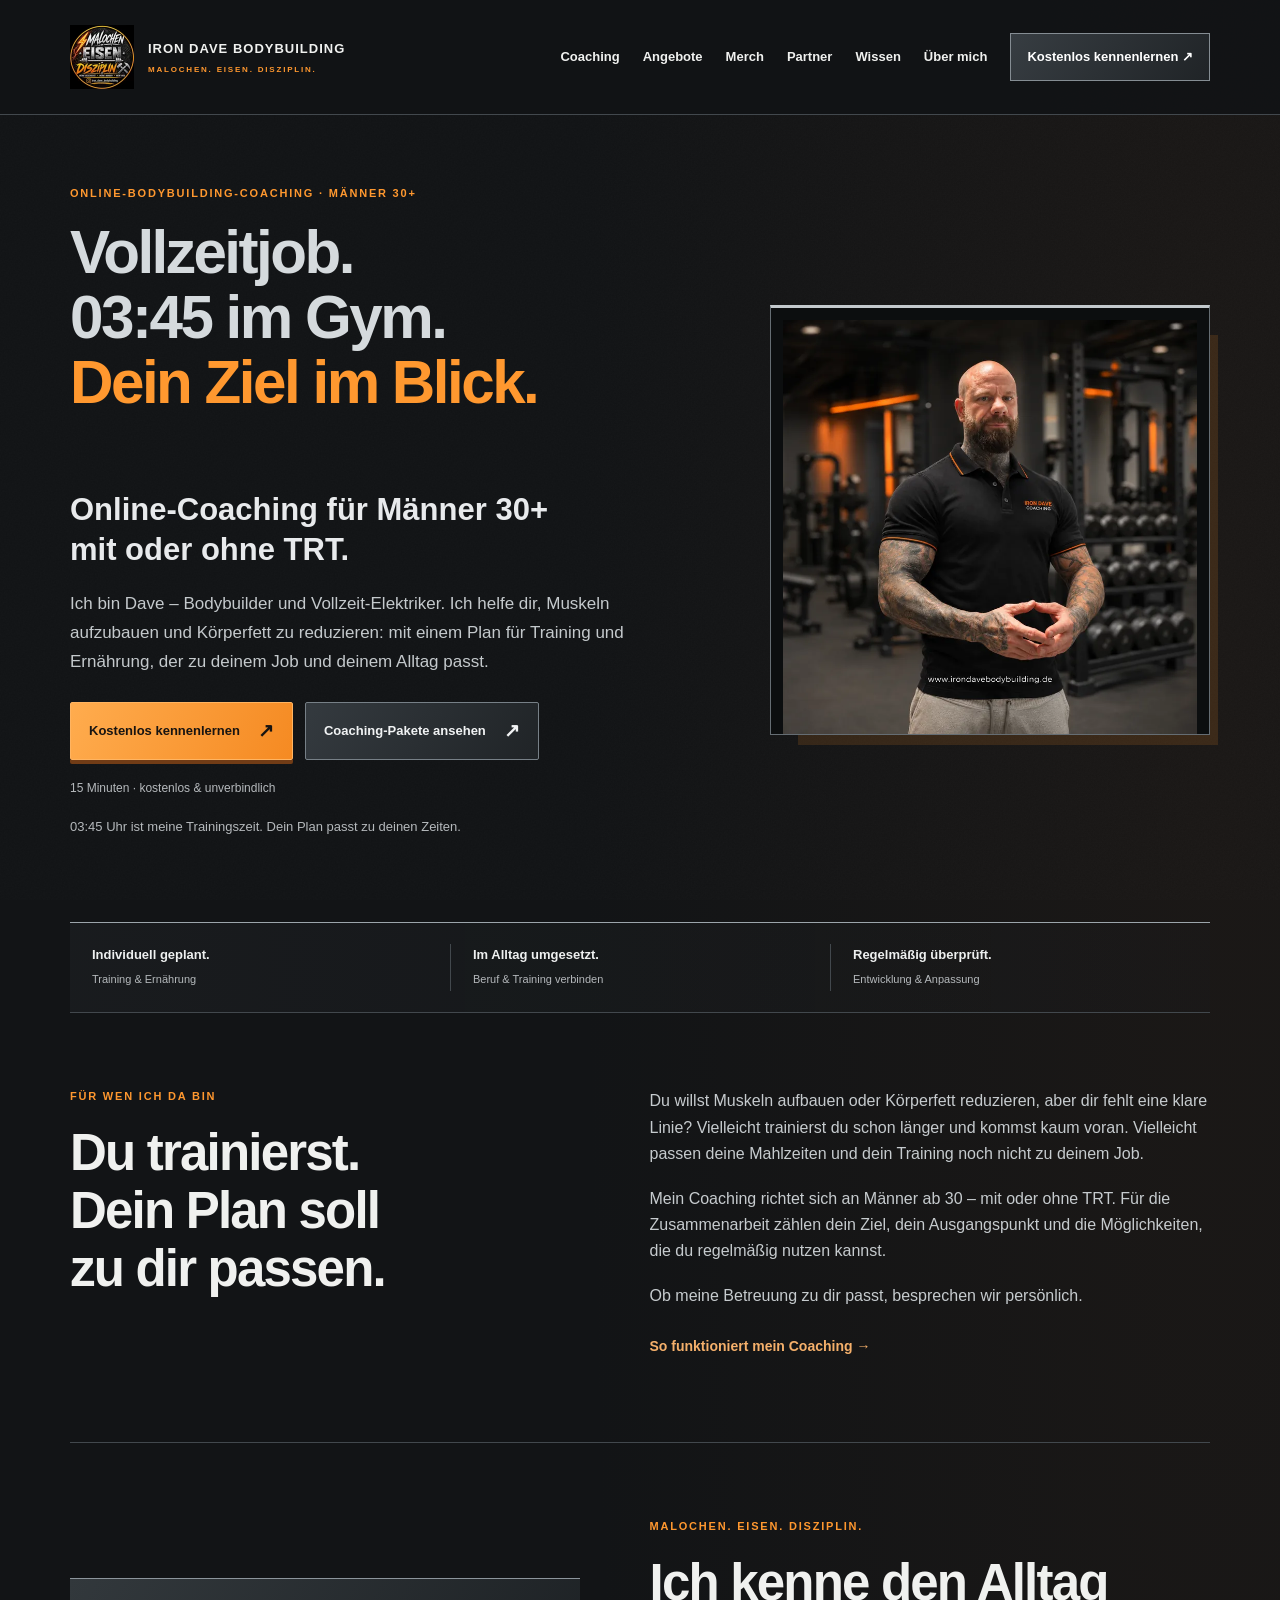
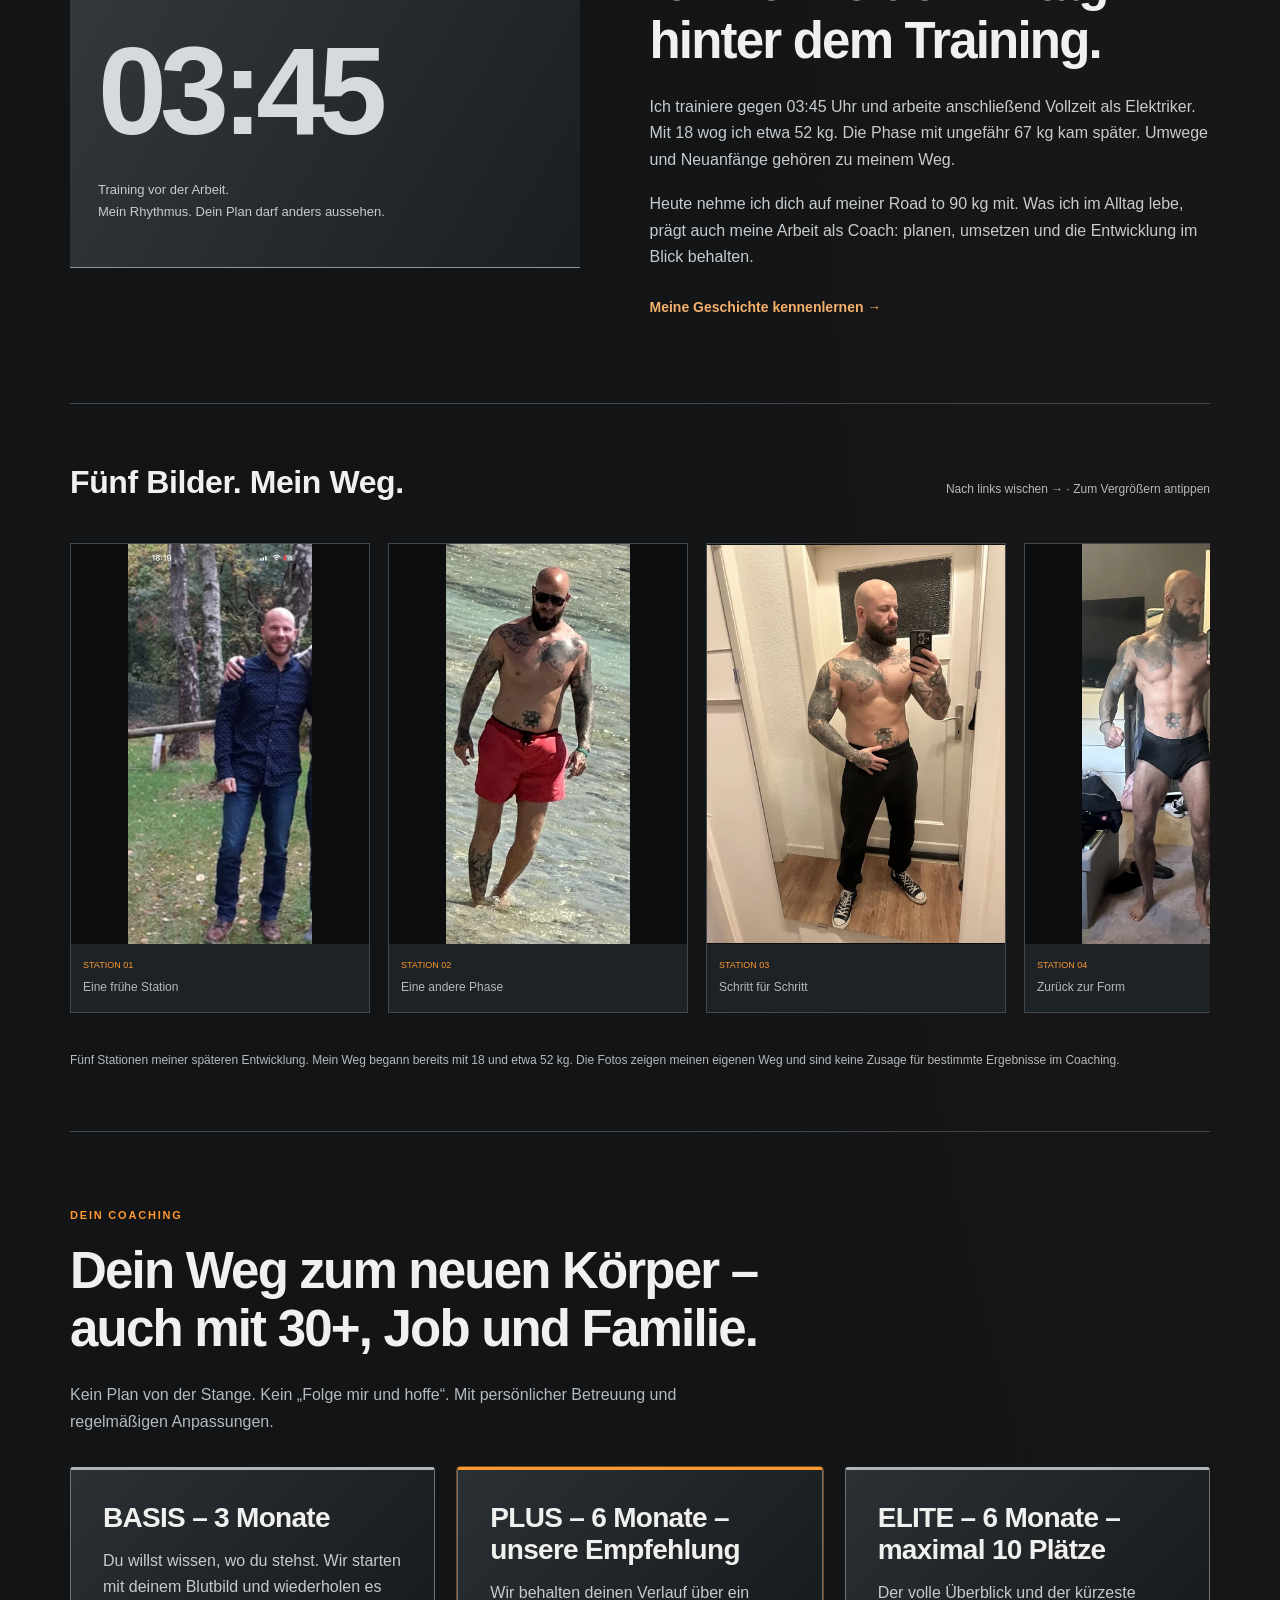
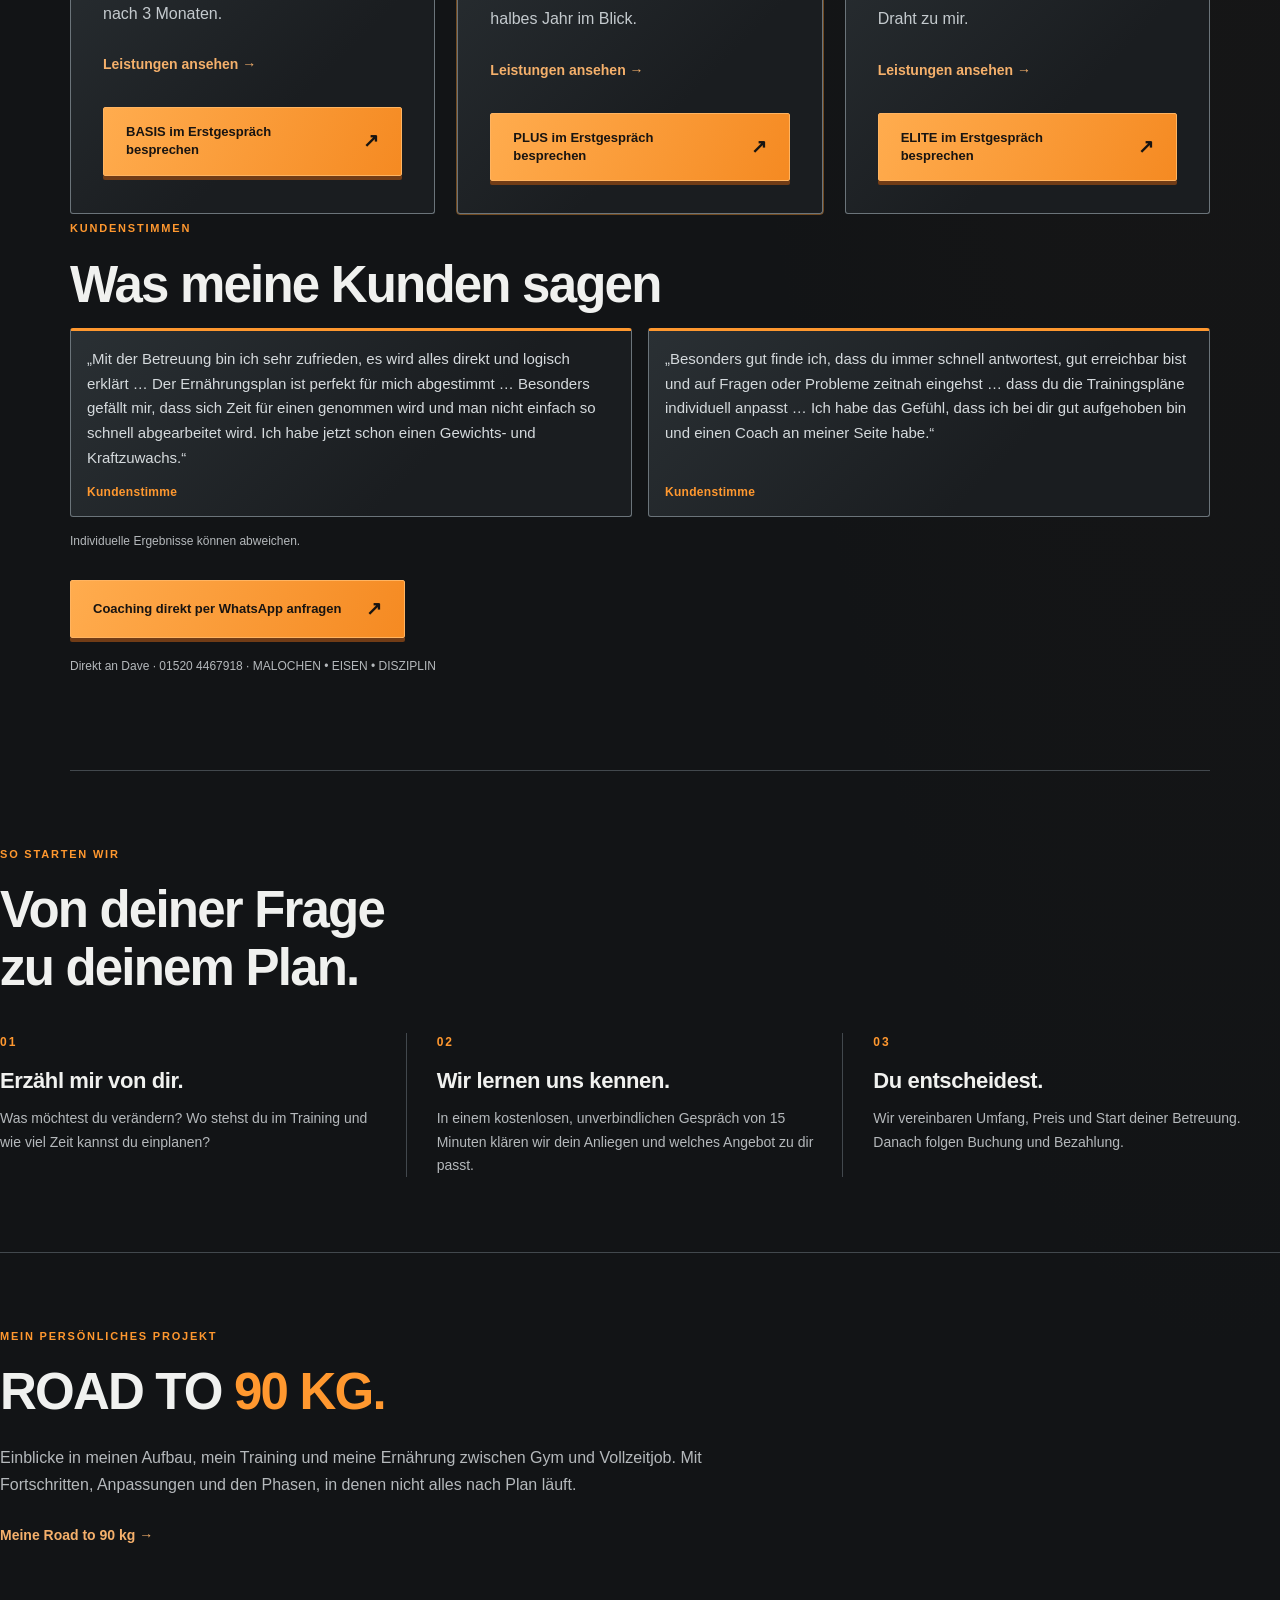
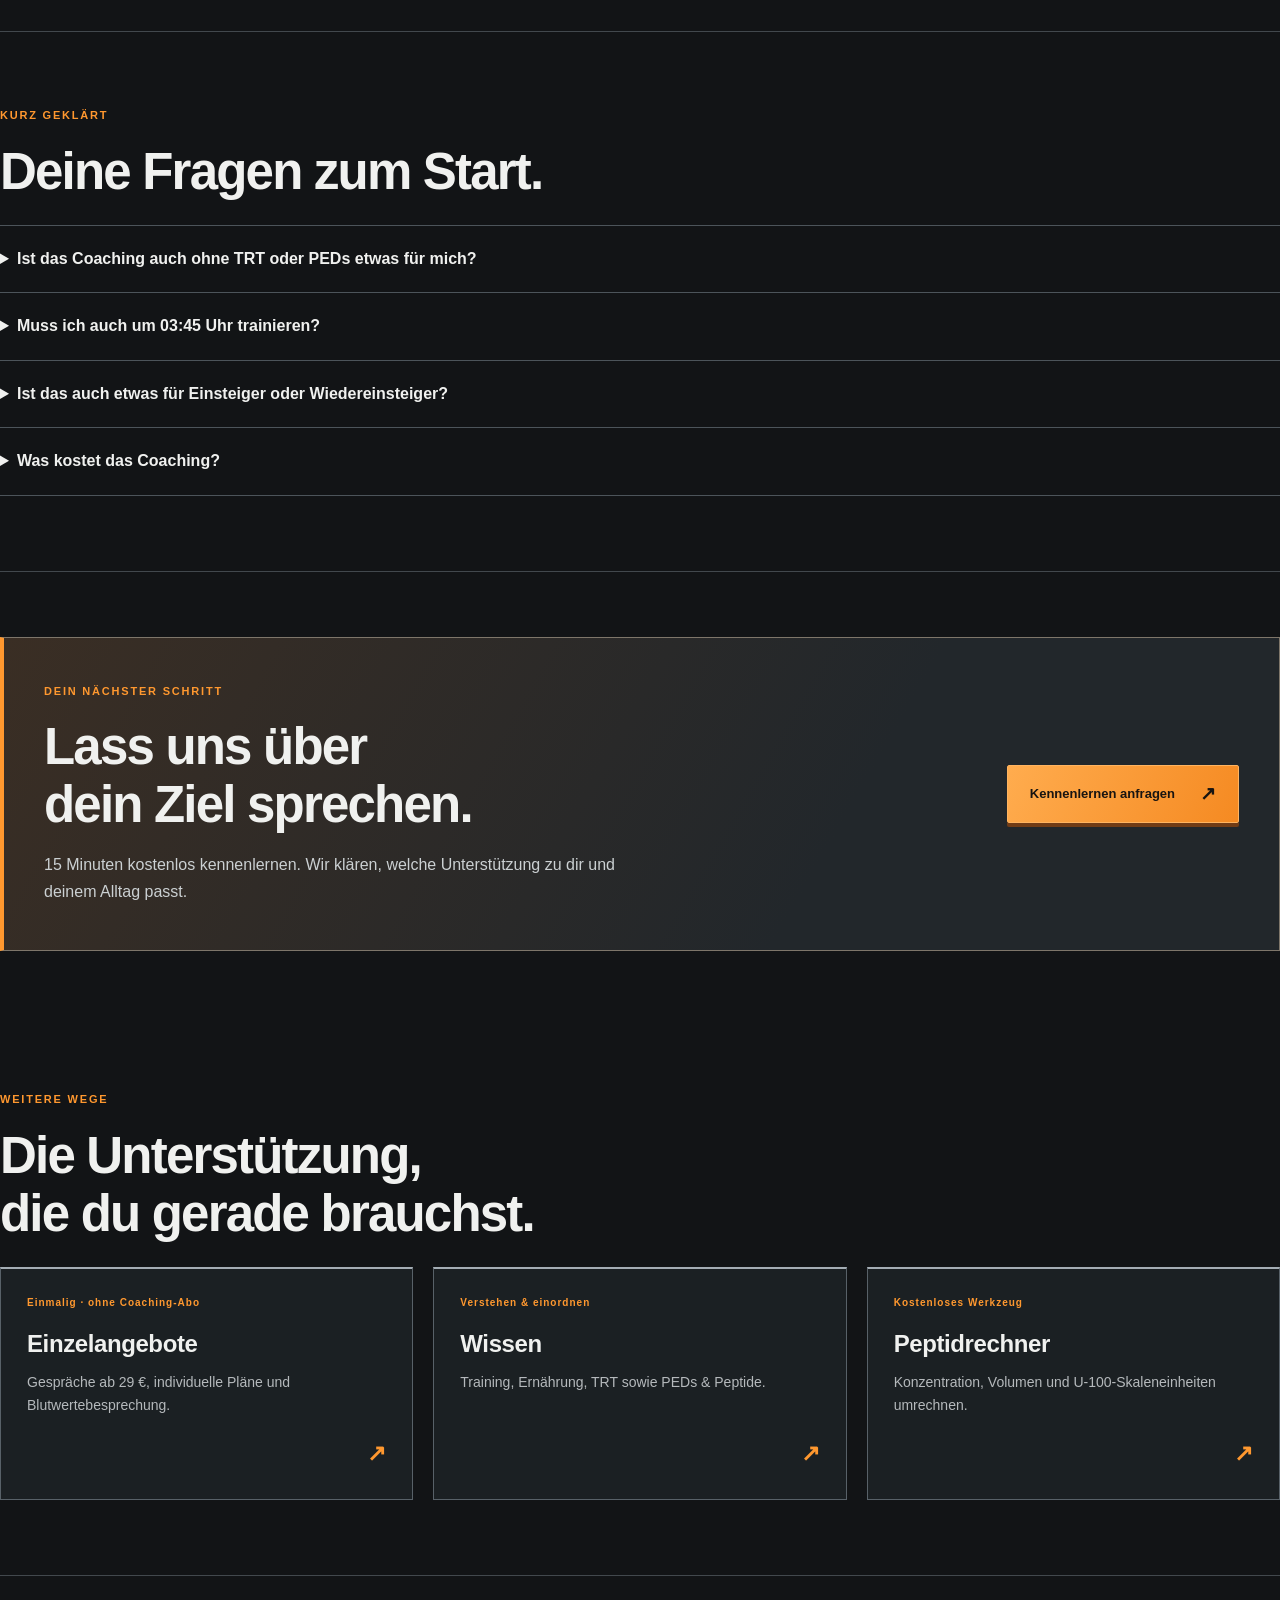
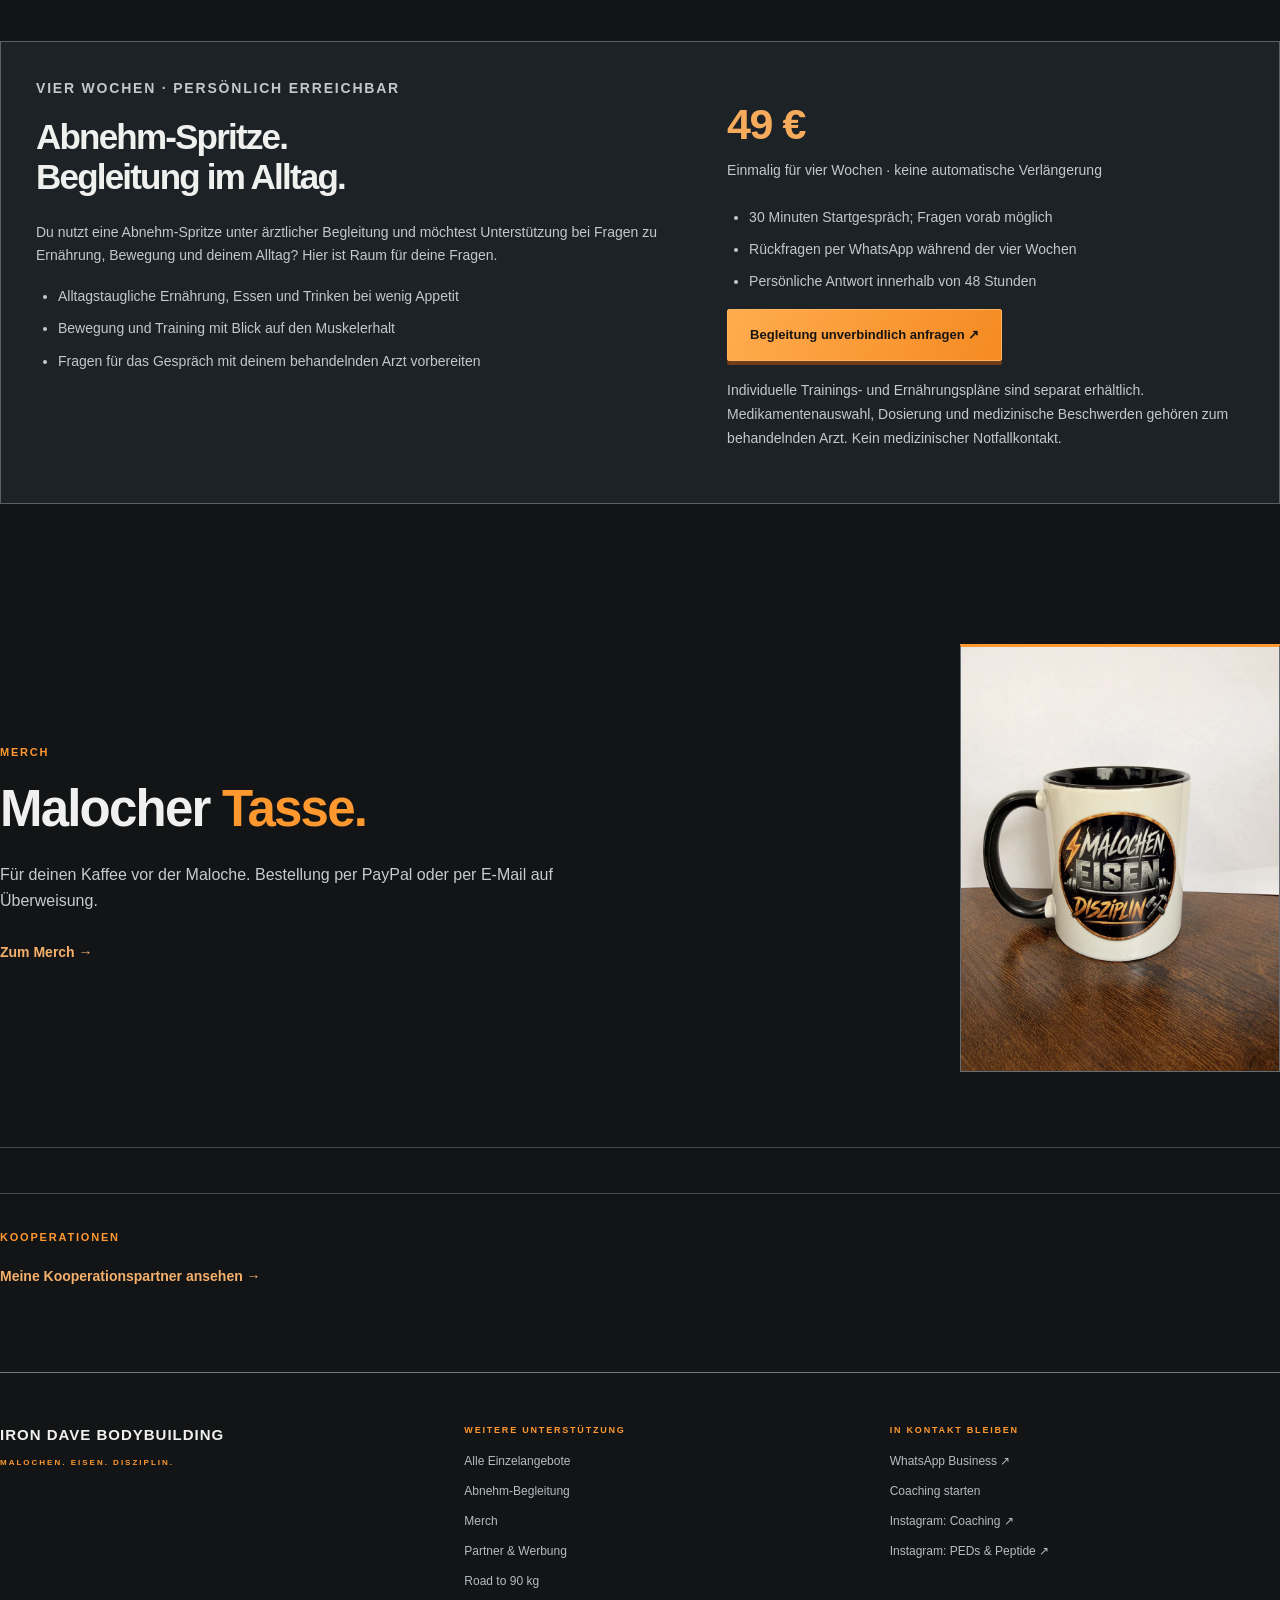
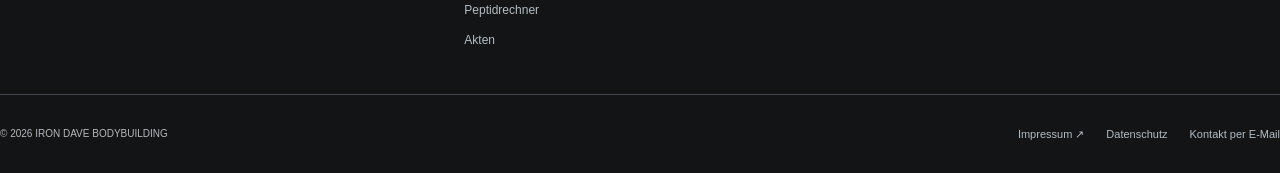
==== index.html @ 94af3766 "Replace the coaching package descriptions with the approved wording. BASIS, PLUS and ELITE now use D" ====
<!doctype html>
<html lang="de"><head><meta charset="utf-8"><meta name="viewport" content="width=device-width, initial-scale=1"><meta name="theme-color" content="#121416"><title>Online-Coaching für Männer 30+ – mit oder ohne TRT | IRON DAVE</title><meta name="description" content="Muskelaufbau und Fettverlust trotz Vollzeitjob. Online-Coaching für Männer ab 30 – mit oder ohne TRT. Lerne Dave kostenlos kennen."><link rel="canonical" href="https://www.irondavebodybuilding.de/"><meta property="og:type" content="website"><meta property="og:locale" content="de_DE"><meta property="og:site_name" content="IRON DAVE BODYBUILDING"><meta property="og:title" content="Online-Coaching für Männer 30+ – mit oder ohne TRT | IRON DAVE"><meta property="og:description" content="Muskelaufbau und Fettverlust trotz Vollzeitjob. Online-Coaching für Männer ab 30 – mit oder ohne TRT. Lerne Dave kostenlos kennen."><meta property="og:url" content="https://www.irondavebodybuilding.de/"><meta property="og:image" content="https://www.irondavebodybuilding.de/assets/img/og-image.jpg"><meta property="og:image:width" content="1200"><meta property="og:image:height" content="630"><meta property="og:image:alt" content="IRON DAVE BODYBUILDING – Online-Coaching für Männer 30+"><meta name="twitter:card" content="summary_large_image"><link rel="icon" href="favicon.ico" sizes="any"><link rel="icon" href="assets/img/favicon-32.png" type="image/png" sizes="32x32"><link rel="apple-touch-icon" href="assets/img/apple-touch-icon.png"><link rel="manifest" href="site.webmanifest"><link rel="stylesheet" href="assets/css/site.css"><script src="assets/js/navigation.js" defer></script><script src="assets/js/promo.js" defer></script><script type="application/ld+json">{"@context":"https://schema.org","@type":"ProfessionalService","name":"IRON DAVE BODYBUILDING","url":"https://www.irondavebodybuilding.de/","logo":"https://www.irondavebodybuilding.de/assets/img/logo.jpg","image":"https://www.irondavebodybuilding.de/assets/img/og-image.jpg","description":"Online-Coaching für Männer 30+ – mit oder ohne TRT. Muskelaufbau und Fettverlust trotz Vollzeitjob.","email":"iron.dave.bodybuilding@gmail.com","founder":{"@type":"Person","name":"David Wentzkowski"},"areaServed":"DE","availableLanguage":"de","sameAs":["https://www.instagram.com/iron_dave_bodybuilding_coach/","https://www.instagram.com/iron_dave_bodybuilding/"]}</script></head><body><a class="skip" href="#inhalt">Zum Inhalt</a><header class="site-header"><div class="header-inner"><a class="brand" href="index.html" aria-label="IRON DAVE BODYBUILDING – Startseite"><img src="assets/img/logo-128.webp" width="64" height="64" alt="Original-Logo IRON DAVE BODYBUILDING"><span>IRON DAVE BODYBUILDING<small>MALOCHEN. EISEN. DISZIPLIN.</small></span></a><button class="menu-toggle" type="button" aria-expanded="false" aria-controls="main-navigation">Menü <span aria-hidden="true">☰</span></button><nav class="nav" id="main-navigation" aria-label="Hauptnavigation"><a href="coaching.html">Coaching</a><a href="angebote.html">Angebote</a><a href="merch.html">Merch</a><a href="partner.html">Partner</a><a href="wissen.html">Wissen</a><a href="ueber-mich.html">Über mich</a><a class="nav-contact" href="kontakt.html#termin">Kostenlos kennenlernen <span aria-hidden="true">↗</span></a></nav></div></header><div class="wrap"><main id="inhalt"><section class="hero" aria-labelledby="title"><figure class="hero-photo hero-portrait"><img src="assets/img/dave-coaching-portrait.webp" width="800" height="800" alt="Iron Dave, Coach bei IRON DAVE BODYBUILDING" fetchpriority="high" decoding="async"></figure><div class="hero-introline"><p class="eyebrow">Online-Bodybuilding-Coaching · Männer 30+</p><h1 id="title">Vollzeitjob.<br>03:45 im Gym.<br><span>Dein Ziel im Blick.</span></h1></div><div class="hero-copy"><p class="hero-target">Online-Coaching für Männer 30+<br>mit oder ohne TRT.</p><p class="intro">Ich bin Dave – Bodybuilder und Vollzeit-Elektriker. Ich helfe dir, Muskeln aufzubauen und Körperfett zu reduzieren: mit einem Plan für Training und Ernährung, der zu deinem Job und deinem Alltag passt.</p><div class="actions"><a class="cta" href="kontakt.html#termin">Kostenlos kennenlernen<span aria-hidden="true">↗</span></a><a class="cta secondary" href="coaching.html">Coaching-Pakete ansehen<span aria-hidden="true">↗</span></a></div><p class="micro">15 Minuten · kostenlos &amp; unverbindlich</p><p class="hero-rhythm">03:45 Uhr ist meine Trainingszeit. Dein Plan passt zu deinen Zeiten.</p></div></section>
<div class="fact-strip" aria-label="Mein Ansatz"><p><strong>Individuell geplant.</strong><span>Training &amp; Ernährung</span></p><p><strong>Im Alltag umgesetzt.</strong><span>Beruf &amp; Training verbinden</span></p><p><strong>Regelmäßig überprüft.</strong><span>Entwicklung &amp; Anpassung</span></p></div>
<section class="section split"><div class="section-heading"><p class="eyebrow">Für wen ich da bin</p><h2>Du trainierst.<br>Dein Plan soll<br>zu dir passen.</h2></div><div class="prose"><p>Du willst Muskeln aufbauen oder Körperfett reduzieren, aber dir fehlt eine klare Linie? Vielleicht trainierst du schon länger und kommst kaum voran. Vielleicht passen deine Mahlzeiten und dein Training noch nicht zu deinem Job.</p><p>Mein Coaching richtet sich an Männer ab 30 – mit oder ohne TRT. Für die Zusammenarbeit zählen dein Ziel, dein Ausgangspunkt und die Möglichkeiten, die du regelmäßig nutzen kannst.</p><p>Ob meine Betreuung zu dir passt, besprechen wir persönlich.</p><a class="text-link" href="coaching.html">So funktioniert mein Coaching →</a></div></section>
<section class="section personal-teaser" id="ueber-mich"><div class="personal-time"><span>03:45</span><p>Training vor der Arbeit.<br>Mein Rhythmus. Dein Plan darf anders aussehen.</p></div><div><p class="eyebrow">Malochen. Eisen. Disziplin.</p><h2>Ich kenne den Alltag<br>hinter dem Training.</h2><p>Ich trainiere gegen 03:45 Uhr und arbeite anschließend Vollzeit als Elektriker. Mit 18 wog ich etwa 52 kg. Die Phase mit ungefähr 67 kg kam später. Umwege und Neuanfänge gehören zu meinem Weg.</p><p>Heute nehme ich dich auf meiner Road to 90 kg mit. Was ich im Alltag lebe, prägt auch meine Arbeit als Coach: planen, umsetzen und die Entwicklung im Blick behalten.</p><a class="text-link" href="ueber-mich.html">Meine Geschichte kennenlernen →</a></div></section><section id="mein-weg" class="journey" aria-label="Mein Weg in fünf Originalbildern"><div class="journey-head"><h3>Fünf Bilder. Mein Weg.</h3><p>Nach links wischen → · Zum Vergrößern antippen</p></div><div class="journey-grid" tabindex="0" role="region" aria-label="Entwicklung: fünf Fotos, horizontal wischen oder Pfeiltasten nutzen"><figure><a href="assets/img/mein-weg-1.jpg" target="_blank" rel="noopener" aria-label="Bild 1 vergrößern: Dave in früheren Jahren im Freien"><img width="591" height="1280" srcset="assets/img/mein-weg-1-480.webp 295w, assets/img/mein-weg-1.webp 591w" sizes="(max-width: 650px) 85vw, 480px" src="assets/img/mein-weg-1.webp" alt="Dave in früheren Jahren im Freien" loading="lazy"></a><figcaption><span>STATION 01</span>Eine frühe Station</figcaption></figure><figure><a href="assets/img/mein-weg-2.jpg" target="_blank" rel="noopener" aria-label="Bild 2 vergrößern: Dave am Strand in einer späteren Phase"><img width="591" height="1280" srcset="assets/img/mein-weg-2-480.webp 295w, assets/img/mein-weg-2.webp 591w" sizes="(max-width: 650px) 85vw, 480px" src="assets/img/mein-weg-2.webp" alt="Dave am Strand in einer späteren Phase" loading="lazy"></a><figcaption><span>STATION 02</span>Eine andere Phase</figcaption></figure><figure><a href="assets/img/mein-weg-3.jpg" target="_blank" rel="noopener" aria-label="Bild 3 vergrößern: Dave bei einem Formfoto vor dem Spiegel"><img width="960" height="1280" srcset="assets/img/mein-weg-3-480.webp 480w, assets/img/mein-weg-3.webp 960w" sizes="(max-width: 650px) 85vw, 480px" src="assets/img/mein-weg-3.webp" alt="Dave bei einem Formfoto vor dem Spiegel" loading="lazy"></a><figcaption><span>STATION 03</span>Schritt für Schritt</figcaption></figure><figure><a href="assets/img/mein-weg-4.jpg" target="_blank" rel="noopener" aria-label="Bild 4 vergrößern: Weiteres Formfoto von Dave vor dem Spiegel"><img width="592" height="1280" srcset="assets/img/mein-weg-4-480.webp 296w, assets/img/mein-weg-4.webp 592w" sizes="(max-width: 650px) 85vw, 480px" src="assets/img/mein-weg-4.webp" alt="Weiteres Formfoto von Dave vor dem Spiegel" loading="lazy"></a><figcaption><span>STATION 04</span>Zurück zur Form</figcaption></figure><figure><a href="assets/img/mein-weg-5.jpg" target="_blank" rel="noopener" aria-label="Bild 5 vergrößern: Dave beim Posing vor einem dunklen Hintergrund"><img width="960" height="1280" srcset="assets/img/mein-weg-5-480.webp 480w, assets/img/mein-weg-5.webp 960w" sizes="(max-width: 650px) 85vw, 480px" src="assets/img/mein-weg-5.webp" alt="Dave beim Posing vor einem dunklen Hintergrund" loading="lazy"></a><figcaption><span>STATION 05</span>Mein weiterer Weg</figcaption></figure></div><p class="journey-note">Fünf Stationen meiner späteren Entwicklung. Mein Weg begann bereits mit 18 und etwa 52 kg. Die Fotos zeigen meinen eigenen Weg und sind keine Zusage für bestimmte Ergebnisse im Coaching.</p></section>
<section class="section" id="coaching"><div class="section-heading"><p class="eyebrow">Dein Coaching</p><h2>Dein Weg zum neuen Körper –<br>auch mit 30+, Job und Familie.</h2><p>Kein Plan von der Stange. Kein „Folge mir und hoffe“. Mit persönlicher Betreuung und regelmäßigen Anpassungen.</p></div><div class="plan-preview-grid coaching-preview"><article class="plan-preview"><h3>BASIS – 3 Monate</h3><p>Du willst wissen, wo du stehst. Wir starten mit deinem Blutbild und wiederholen es nach 3 Monaten.</p><a class="text-link" href="coaching.html#programme">Leistungen ansehen →</a><a class="cta plan-cta" href="https://wa.me/4915204467918?text=Hallo%20Dave%2C%20ich%20interessiere%20mich%20f%C3%BCr%20dein%20BASIS-Coaching%20und%20m%C3%B6chte%20ein%20kostenloses%20Erstgespr%C3%A4ch%20vereinbaren." target="_blank" rel="noopener noreferrer"><span>BASIS im Erstgespräch besprechen</span><span aria-hidden="true">↗</span></a></article><article class="plan-preview featured"><h3>PLUS – 6 Monate – unsere Empfehlung</h3><p>Wir behalten deinen Verlauf über ein halbes Jahr im Blick.</p><a class="text-link" href="coaching.html#programme">Leistungen ansehen →</a><a class="cta plan-cta" href="https://wa.me/4915204467918?text=Hallo%20Dave%2C%20ich%20interessiere%20mich%20f%C3%BCr%20dein%20PLUS-Coaching%20und%20m%C3%B6chte%20ein%20kostenloses%20Erstgespr%C3%A4ch%20vereinbaren." target="_blank" rel="noopener noreferrer"><span>PLUS im Erstgespräch besprechen</span><span aria-hidden="true">↗</span></a></article><article class="plan-preview"><h3>ELITE – 6 Monate – maximal 10 Plätze</h3><p>Der volle Überblick und der kürzeste Draht zu mir.</p><a class="text-link" href="coaching.html#programme">Leistungen ansehen →</a><a class="cta plan-cta" href="https://wa.me/4915204467918?text=Hallo%20Dave%2C%20ich%20interessiere%20mich%20f%C3%BCr%20dein%20ELITE-Coaching%20und%20m%C3%B6chte%20ein%20kostenloses%20Erstgespr%C3%A4ch%20vereinbaren." target="_blank" rel="noopener noreferrer"><span>ELITE im Erstgespräch besprechen</span><span aria-hidden="true">↗</span></a></article></div><div class="voices voices-compact"><div class="voices-head"><div><p class="eyebrow">Kundenstimmen</p><h2>Was meine Kunden sagen</h2></div></div><div class="voice-grid"><blockquote class="voice"><p>„Mit der Betreuung bin ich sehr zufrieden, es wird alles direkt und logisch erklärt … Der Ernährungsplan ist perfekt für mich abgestimmt … Besonders gefällt mir, dass sich Zeit für einen genommen wird und man nicht einfach so schnell abgearbeitet wird. Ich habe jetzt schon einen Gewichts- und Kraftzuwachs.“</p><footer>Kundenstimme</footer></blockquote><blockquote class="voice"><p>„Besonders gut finde ich, dass du immer schnell antwortest, gut erreichbar bist und auf Fragen oder Probleme zeitnah eingehst … dass du die Trainingspläne individuell anpasst … Ich habe das Gefühl, dass ich bei dir gut aufgehoben bin und einen Coach an meiner Seite habe.“</p><footer>Kundenstimme</footer></blockquote></div><p class="micro">Individuelle Ergebnisse können abweichen.</p></div><div class="section-action"><a class="cta" href="https://wa.me/4915204467918?text=Hallo%20Dave%2C%20ich%20interessiere%20mich%20f%C3%BCr%20dein%20Coaching%20und%20m%C3%B6chte%20ein%20kostenloses%20Erstgespr%C3%A4ch%20vereinbaren." target="_blank" rel="noopener noreferrer">Coaching direkt per WhatsApp anfragen <span aria-hidden="true">↗</span></a></div><p class="micro">Direkt an Dave · 01520 4467918 · MALOCHEN • EISEN • DISZIPLIN</p></div></section><section class="section" id="ablauf"><div class="section-heading"><p class="eyebrow">So starten wir</p><h2>Von deiner Frage<br>zu deinem Plan.</h2></div><ol class="steps"><li><span>01</span><h3>Erzähl mir von dir.</h3><p>Was möchtest du verändern? Wo stehst du im Training und wie viel Zeit kannst du einplanen?</p></li><li><span>02</span><h3>Wir lernen uns kennen.</h3><p>In einem kostenlosen, unverbindlichen Gespräch von 15 Minuten klären wir dein Anliegen und welches Angebot zu dir passt.</p></li><li><span>03</span><h3>Du entscheidest.</h3><p>Wir vereinbaren Umfang, Preis und Start deiner Betreuung. Danach folgen Buchung und Bezahlung.</p></li></ol></section>
<section class="section road-teaser road-teaser-text"><div><p class="eyebrow">Mein persönliches Projekt</p><h2>ROAD TO <span>90 KG.</span></h2><p>Einblicke in meinen Aufbau, mein Training und meine Ernährung zwischen Gym und Vollzeitjob. Mit Fortschritten, Anpassungen und den Phasen, in denen nicht alles nach Plan läuft.</p><a class="text-link" href="road-to-90kg.html">Meine Road to 90 kg →</a></div></section><section class="section faq" id="faq" aria-labelledby="faq-title"><p class="eyebrow">Kurz geklärt</p><h2 id="faq-title">Deine Fragen zum Start.</h2><details><summary>Ist das Coaching auch ohne TRT oder PEDs etwas für mich?</summary><p>Ja. Mein Coaching ist für Männer ab 30 mit oder ohne TRT geeignet. Auch wenn du keine Hormone oder Peptide nutzt, bist du bei mir richtig. Training, Ernährung und Fortschrittskontrolle bilden die Grundlage. Die vereinbarte Aufklärung zu PEDs &amp; Peptiden bleibt Teil des entsprechenden Angebots. Medizinische Diagnosen und Behandlungsentscheidungen gehören in ärztliche Betreuung.</p></details><details><summary>Muss ich auch um 03:45 Uhr trainieren?</summary><p>Nein. Das ist mein persönlicher Rhythmus. Deine Trainingszeiten richten sich nach deinem Alltag – morgens, nach Feierabend oder am Wochenende.</p></details><details><summary>Ist das auch etwas für Einsteiger oder Wiedereinsteiger?</summary><p>Eine Anfrage ist auch ohne langjährige Trainingserfahrung willkommen. Erzähl mir, wo du stehst. Im Kennenlernen klären wir, ob meine Betreuung zu deinem Vorhaben passt.</p></details><details><summary>Was kostet das Coaching?</summary><p>Preise und Laufzeiten besprechen wir im kostenlosen Erstgespräch. BASIS – 3 Monate. PLUS – 6 Monate – unsere Empfehlung. ELITE – 6 Monate – maximal 10 Plätze. <a href="coaching.html#programme">Pakete ansehen</a>.</p></details></section><section class="contact-band"><div><p class="eyebrow">Dein nächster Schritt</p><h2>Lass uns über<br>dein Ziel sprechen.</h2><p>15 Minuten kostenlos kennenlernen. Wir klären, welche Unterstützung zu dir und deinem Alltag passt.</p></div><a class="cta" href="kontakt.html#termin">Kennenlernen anfragen<span aria-hidden="true">↗</span></a></section>
<section class="section" id="links"><p class="eyebrow">Weitere Wege</p><h2>Die Unterstützung,<br>die du gerade brauchst.</h2><div class="resource-grid"><a class="resource-card" href="angebote.html"><span>Einmalig · ohne Coaching-Abo</span><h3>Einzelangebote</h3><p>Gespräche ab 29 €, individuelle Pläne und Blutwertebesprechung.</p><b aria-hidden="true">↗</b></a><a class="resource-card" href="wissen.html"><span>Verstehen &amp; einordnen</span><h3>Wissen</h3><p>Training, Ernährung, TRT sowie PEDs &amp; Peptide.</p><b aria-hidden="true">↗</b></a><a class="resource-card" href="rechner.html"><span>Kostenloses Werkzeug</span><h3>Peptidrechner</h3><p>Konzentration, Volumen und U-100-Skaleneinheiten umrechnen.</p><b aria-hidden="true">↗</b></a></div></section><section class="support-band" id="begleitung" aria-labelledby="home-support-title"><div><p class="eyebrow">Vier Wochen · Persönlich erreichbar</p><h2 id="home-support-title">Abnehm-Spritze.<br>Begleitung im Alltag.</h2><p>Du nutzt eine Abnehm-Spritze unter ärztlicher Begleitung und möchtest Unterstützung bei Fragen zu Ernährung, Bewegung und deinem Alltag? Hier ist Raum für deine Fragen.</p><ul><li>Alltagstaugliche Ernährung, Essen und Trinken bei wenig Appetit</li><li>Bewegung und Training mit Blick auf den Muskelerhalt</li><li>Fragen für das Gespräch mit deinem behandelnden Arzt vorbereiten</li></ul></div><div><p class="price">49 €</p><p class="terms">Einmalig für vier Wochen · keine automatische Verlängerung</p><ul><li>30 Minuten Startgespräch; Fragen vorab möglich</li><li>Rückfragen per WhatsApp während der vier Wochen</li><li>Persönliche Antwort innerhalb von 48 Stunden</li></ul><a class="cta" href="https://wa.me/4915204467918?text=Hallo%20Dave%2C%20ich%20interessiere%20mich%20f%C3%BCr%3A%20Abnehm-Spritzen-Begleitung%20%E2%80%93%20Anfrage.%20K%C3%B6nnen%20wir%20die%20n%C3%A4chsten%20Schritte%20besprechen%3F" target="_blank" rel="noopener noreferrer">Begleitung unverbindlich anfragen ↗</a><p class="note">Individuelle Trainings- und Ernährungspläne sind separat erhältlich. Medikamentenauswahl, Dosierung und medizinische Beschwerden gehören zum behandelnden Arzt. Kein medizinischer Notfallkontakt.</p></div></section><section class="section merch-teaser" id="merch" aria-labelledby="merch-title"><div><p class="eyebrow">Merch</p><h2 id="merch-title">Malocher <span>Tasse.</span></h2><p>Für deinen Kaffee vor der Maloche. Bestellung per PayPal oder per E-Mail auf Überweisung.</p><a class="text-link" href="merch.html">Zum Merch →</a></div><a class="merch-teaser-img" href="merch.html" tabindex="-1" aria-hidden="true"><picture><source srcset="assets/img/malocher-tasse.webp" type="image/webp"><img src="assets/img/malocher-tasse.jpg" width="900" height="1200" alt="" loading="lazy"></picture></a></section><section class="partner-reference" id="partner"><p class="eyebrow">Kooperationen</p><a class="text-link" href="partner.html">Meine Kooperationspartner ansehen →</a></section></main><footer class="site-footer"><div class="footer-top"><a class="footer-brand" href="index.html">IRON DAVE BODYBUILDING<small>MALOCHEN. EISEN. DISZIPLIN.</small></a><div><p class="eyebrow">Weitere Unterstützung</p><nav aria-label="Weitere Angebote"><a href="angebote.html">Alle Einzelangebote</a><a href="angebote.html#abnehm-begleitung">Abnehm-Begleitung</a><a href="merch.html">Merch</a><a href="partner.html">Partner &amp; Werbung</a><a href="road-to-90kg.html">Road to 90 kg</a><a href="rechner.html">Peptidrechner</a><a href="akten.html">Akten</a></nav></div><div><p class="eyebrow">In Kontakt bleiben</p><nav aria-label="Kontakt und Instagram"><a href="https://wa.me/4915204467918?text=Hallo%20Dave%2C%20ich%20m%C3%B6chte%20dich%20kostenlos%20kennenlernen.%20Mein%20Ziel%20ist%3A%20%E2%80%A6%20Meine%20Trainingserfahrung%3A%20%E2%80%A6%20Zeit%20f%C3%BCr%20Training%20pro%20Woche%3A%20%E2%80%A6" target="_blank" rel="noopener noreferrer">WhatsApp Business ↗</a><a href="kontakt.html">Coaching starten</a><a href="https://www.instagram.com/iron_dave_bodybuilding_coach/" target="_blank" rel="noopener noreferrer">Instagram: Coaching ↗</a><a href="https://www.instagram.com/iron_dave_bodybuilding/" target="_blank" rel="noopener noreferrer">Instagram: PEDs &amp; Peptide ↗</a></nav></div></div><div class="footer-bottom"><span>© 2026 IRON DAVE BODYBUILDING</span><nav aria-label="Rechtliche Informationen"><a href="https://mein.online-impressum.de/iron-dave-bodybuilding/#impressum" target="_blank" rel="noopener noreferrer">Impressum ↗</a><a href="datenschutz.html">Datenschutz</a><a href="mailto:iron.dave.bodybuilding@gmail.com">Kontakt per E-Mail</a></nav></div></footer></div><a class="mobile-cta" href="kontakt.html#termin">Kostenlos kennenlernen <span aria-hidden="true">↗</span></a></body></html>
---- assets/css/site.css ----
:root{--bg:#121416;--panel:#1b1e20;--muted:#b5b9bc;--text:#f0f1ef;--orange:#ff982f;--line:#42484d;--silver:#d5dadd;color-scheme:dark}
*{box-sizing:border-box}html{scroll-behavior:smooth;scroll-padding-top:24px}body{margin:0;background:radial-gradient(ellipse at 95% 8%,#4b2e1929,transparent 37%),var(--bg);color:var(--text);font-family:Arial,Helvetica,sans-serif;font-size:16px;line-height:1.65}body::before{content:"";position:fixed;inset:0;background:url('../img/industrial-texture.svg') repeat;opacity:.11;pointer-events:none;z-index:-1}a{color:inherit;text-underline-offset:4px}a:hover{color:var(--orange)}img{max-width:100%;height:auto}button,input,select{font:inherit}button,a,input,select,summary{-webkit-tap-highlight-color:#ff982f33}a:focus-visible,button:focus-visible,input:focus-visible,select:focus-visible,summary:focus-visible{outline:3px solid var(--orange);outline-offset:5px}button{cursor:pointer}p{margin:0 0 18px}h1,h2,h3{margin:0;color:var(--text);line-height:1.14}h1,h2{font-weight:850;letter-spacing:-1.8px}h1{font-size:clamp(44px,6.8vw,86px)}h2{font-size:clamp(32px,4.2vw,51px);margin-bottom:24px}h3{font-size:23px;letter-spacing:-.4px;margin-bottom:14px}h1>span,h2>span{color:var(--orange)}h1{color:var(--silver)}ul,ol{padding-left:22px}li{margin:9px 0}figure{margin:0}.wrap,.header-inner{max-width:1224px;margin:auto;padding:0 42px}.skip{position:fixed;left:12px;top:-80px;z-index:100;padding:12px 18px;background:var(--orange);color:#161616}.skip:focus{top:12px}.site-header{border-bottom:1px solid var(--line);background:#121416ed}.header-inner{min-height:114px;display:flex;align-items:center;justify-content:space-between;gap:22px}.brand{display:flex;align-items:center;gap:14px;text-decoration:none;flex-shrink:0}.brand img{width:64px;height:64px;object-fit:contain}.brand>span{font-size:13px;font-weight:800;letter-spacing:1px}.brand small{display:block;color:var(--orange);font-size:8px;letter-spacing:1.8px;margin-top:4px}.nav{display:flex;align-items:center;gap:23px}.nav>a{font-size:13px;font-weight:700;text-decoration:none;white-space:nowrap;padding:12px 0}.nav>a[aria-current=page]{color:var(--orange)}.nav .nav-contact{padding:12px 16px;border:1px solid #858d93;color:#fff;background:linear-gradient(125deg,#373d42,#202427)}.menu-toggle{display:none;background:#252a2e;color:#fff;border:1px solid #747c82;padding:11px 14px;min-height:46px}.eyebrow,.tag{display:block;color:var(--orange);font-size:11px;line-height:1.6;font-weight:800;letter-spacing:1.8px;text-transform:uppercase;margin:0 0 18px}.hero{display:grid;grid-template-columns:1.23fr 1fr;gap:54px;align-items:center;padding:70px 0 66px}.hero h1{font-size:clamp(52px,6.5vw,82px);letter-spacing:-2.5px}.hero-target{font-size:clamp(23px,2.5vw,31px);line-height:1.3;font-weight:700;margin:20px 0;color:#e8eaec}.intro{max-width:590px;color:#c4c9cc;font-size:17px;line-height:1.7}.hero-photo{position:relative;background:#0c0e0f;border:1px solid #656d73;border-top:3px solid #c3c9cd;padding:12px 12px 0;box-shadow:18px 20px 0 -10px #ff982f24}.hero-photo img{display:block;width:100%;height:465px;object-fit:contain;background:#101214}.hero-photo figcaption{padding:15px 8px 18px;font-size:12px;color:#e4e6e6}.hero-photo figcaption span{display:block;font-size:9px;letter-spacing:2px;color:var(--muted);margin-bottom:5px;text-transform:uppercase}.actions{display:flex;gap:12px;flex-wrap:wrap;margin:25px 0 0}.cta{display:inline-flex;align-items:center;justify-content:space-between;gap:25px;min-height:52px;padding:15px 22px;border:1px solid #ffb461;border-radius:2px;background:linear-gradient(115deg,#ffac4e,#f58a22);color:#181411;font-size:13px;font-weight:800;text-decoration:none;line-height:1.4;box-shadow:0 4px 0 #713c16;transition:background .2s}.cta:hover{background:#ffb563;color:#15110d}.cta span[aria-hidden]{font-size:19px}.cta.secondary{color:#f1f3f4;background:linear-gradient(120deg,#343a3f,#202427);border-color:#778087;box-shadow:none}.cta.secondary:hover{background:#3b4248;color:#fff}.micro,.note{font-size:12px;line-height:1.7;color:var(--muted);margin:18px 0}.text-link{display:inline-block;color:#f5b06b;font-size:14px;font-weight:700;text-decoration:none;padding:8px 0;min-height:40px}.fact-strip{display:grid;grid-template-columns:repeat(3,1fr);border-top:1px solid #9ca5ab;border-bottom:1px solid var(--line);padding:21px 0;background:linear-gradient(90deg,#2c313445,#1b1e2038)}.fact-strip p{margin:0;padding:0 22px;border-left:1px solid var(--line)}.fact-strip p:first-child{border-left:0}.fact-strip strong{display:block;color:#eef0f0;font-size:13px}.fact-strip span{color:var(--muted);font-size:11px}.section{padding:75px 0;border-bottom:1px solid var(--line)}.split{display:grid;grid-template-columns:1fr 1.1fr;gap:70px;align-items:start}.prose{max-width:690px;color:#c6cbce}.prose h2,.prose h3{color:var(--text)}.section-heading{max-width:760px;margin-bottom:32px}.section-heading>p:not(.eyebrow){color:var(--muted);max-width:650px}.personal-teaser{display:grid;grid-template-columns:1fr 1.1fr;gap:70px;align-items:center}.personal-time{border-top:1px solid #8c959c;border-bottom:1px solid #8c959c;padding:44px 28px;background:linear-gradient(120deg,#32383c,#1a1e21)}.personal-time>span,.editorial-quote>span{display:block;font-size:clamp(70px,10vw,124px);letter-spacing:-7px;font-weight:900;line-height:1.1;color:#d5dadd}.personal-time p{font-size:13px;line-height:1.7;color:#c4cacf;margin:20px 0 0}.personal-teaser>div>p:not(.eyebrow){color:#c6cbce}.plan-preview-grid,.plans{display:grid;grid-template-columns:repeat(2,minmax(0,1fr));gap:22px}.plan-preview,.plan{padding:32px;border:1px solid #6b747a;background:linear-gradient(135deg,#2a3034,#1a1d20 65%);border-top:3px solid #aeb5ba;border-radius:3px}.plan-preview.featured,.plan:nth-child(2){border-top-color:var(--orange)}.plan-preview h3,.plan h2{font-size:28px;letter-spacing:-.7px}.plan-preview>p:not(.price,.tag,.terms),.plan>p:not(.price,.tag,.terms){color:#c4cace}.price{font-size:43px;font-weight:900;letter-spacing:-1.5px;color:#f5aa5c;line-height:1.2;margin:22px 0 8px}.price span{font-size:14px;font-weight:400;letter-spacing:0;color:#d5dadd}.terms{font-size:12px;color:var(--muted);margin:0 0 24px}.benefits{list-style:none;padding:0;margin:24px 0 28px}.benefits li{font-size:15px;padding-left:24px;position:relative;color:#d5dadd;margin:13px 0}.benefits li::before{content:'✓';position:absolute;left:0;color:var(--orange)}.section-action{margin-top:28px}.steps{list-style:none;padding:0;display:grid;grid-template-columns:repeat(3,1fr);gap:30px;margin:35px 0 0}.steps li{padding:0 20px 0 0;margin:0;border-right:1px solid var(--line)}.steps li:last-child{border:0}.steps li>span{display:block;font-size:12px;font-weight:800;color:var(--orange);letter-spacing:2px;margin-bottom:16px}.steps h3{font-size:22px}.steps p{color:var(--muted);font-size:14px;margin:0}.road-teaser{display:grid;grid-template-columns:1.1fr 1fr;gap:65px;align-items:center}.road-teaser>div>p:not(.eyebrow){color:var(--muted)}.photo-pair{display:grid;grid-template-columns:1fr 1fr;gap:12px}.photo-pair img{display:block;width:100%;height:300px;object-fit:contain;background:#090b0c;border:1px solid var(--line)}.faq{max-width:none}.faq details{border-top:1px solid #4c545a;padding:0}.faq details:last-child{border-bottom:1px solid #4c545a}.faq summary,.banner-details>summary{cursor:pointer;padding:20px 0;min-height:54px;font-size:16px;font-weight:700;list-style-position:inside}.faq details p{color:#c6cbce;max-width:850px;padding:0 22px 6px}.contact-band{display:flex;align-items:center;justify-content:space-between;gap:40px;background:linear-gradient(120deg,#3a2e24,#22272b 65%);padding:45px 40px;margin:65px 0;border:1px solid #7e766a;border-left:4px solid var(--orange)}.contact-band h2{margin-bottom:18px}.contact-band p:not(.eyebrow){max-width:580px;color:#cbd0d2;margin-bottom:0}.contact-band>.cta{flex-shrink:0}.resource-grid{display:grid;grid-template-columns:repeat(3,minmax(0,1fr));gap:20px}.resource-card{display:flex;flex-direction:column;padding:26px;background:#1b2023;border:1px solid #586168;border-top:2px solid #a4adb4;text-decoration:none;min-width:0}.resource-card>span{font-size:10px;color:var(--orange);font-weight:700;letter-spacing:1px;margin-bottom:18px}.resource-card h3{font-size:24px}.resource-card p{font-size:14px;color:var(--muted)}.resource-card>b{font-size:23px;color:var(--orange);align-self:flex-end;margin-top:auto}.support-band{display:grid;grid-template-columns:1.25fr 1fr;gap:45px;margin:65px 0;padding:35px;border:1px solid #586168;background:#1c2226}.support-band h2{font-size:35px}.support-band p,.support-band li{color:#c2c8cc;font-size:14px}.support-band .price{font-size:43px;color:#f5aa5c}.partner{display:flex;align-items:center;justify-content:space-between;gap:30px;border-top:1px solid var(--line);padding:42px 0 15px}.partner h3{font-size:22px}.partner p{font-size:13px;color:var(--muted)}.partner .tag{font-size:9px}.evo-partner-link{display:inline-flex;align-items:center;gap:15px;flex-wrap:wrap;font-size:13px;max-width:100%}.evo-logo-frame{position:relative;display:block;width:144px;height:92px;overflow:hidden;flex:0 0 144px;border:1px solid #555a5e;background:#101214}.evo-logo-frame img{position:absolute;display:block;width:200px;height:200px;max-width:none;left:-28px;top:-51px;object-fit:contain}.code{display:flex;flex-direction:column;align-items:center;justify-content:center;min-height:90px;padding:14px 30px;color:#e9ecee;background:linear-gradient(130deg,#333b40,#1c2226);border:1px solid #8d979e}.code strong{font-size:28px}.code span{font-size:12px;color:var(--orange)}.copy-status{font-size:12px;color:var(--muted)}.site-footer{margin-top:65px;padding:50px 0 25px;border-top:1px solid #737f86}.footer-top{display:grid;grid-template-columns:1.1fr 1fr 1fr;gap:35px}.footer-brand{text-decoration:none;font-size:15px;font-weight:800;letter-spacing:1px}.footer-brand small{display:block;font-size:8px;color:var(--orange);letter-spacing:2px;margin-top:8px}.site-footer .eyebrow{font-size:9px;margin-bottom:10px}.site-footer nav a{display:block;font-size:12px;color:#b4bdc3;text-decoration:none;padding:5px 0;overflow-wrap:anywhere}.site-footer nav a:hover{color:var(--orange)}.footer-bottom{display:flex;justify-content:space-between;align-items:center;flex-wrap:wrap;gap:20px;margin-top:38px;padding-top:25px;border-top:1px solid var(--line);font-size:10px;color:var(--muted)}.footer-bottom nav{display:flex;gap:22px;flex-wrap:wrap}.footer-bottom nav a{font-size:11px}.legal{margin-top:25px;color:var(--muted);font-size:11px;line-height:1.7}.legal summary{cursor:pointer;padding:10px 0}.legal p{margin-bottom:12px}.page-intro,.program-hero{padding:62px 0 32px;max-width:980px}.page-intro h1,.program-hero h1{margin-bottom:25px}.lead,.program-hero>p:not(.eyebrow){font-size:19px;line-height:1.65;color:#c6cbce;max-width:790px}.compare-list>div{display:grid;grid-template-columns:1.1fr 1fr 1.2fr;gap:20px;padding:24px 0;border-top:1px solid var(--line)}.compare-list h3{font-size:19px}.compare-list p{font-size:14px;color:#c6cbce;margin:0}.compare-list b{display:block;color:#f4b571;font-size:10px;letter-spacing:1px;margin-bottom:6px}.banner-details{border:1px solid var(--line);margin:45px 0;padding:0 25px}.banner-details .banners{padding-bottom:25px}.banners h2{font-size:30px}.banners p{color:var(--muted);font-size:14px}.banner-grid{display:grid;grid-template-columns:1fr 1fr;gap:22px;max-width:750px;margin:25px auto}.banner-grid img{display:block;width:100%;height:auto}.banner-grid figcaption,.journey figcaption{font-size:12px;color:var(--muted);padding:13px 0}.back{font-size:13px;display:inline-block;padding:12px 0}.editorial-quote{border-left:3px solid var(--orange);padding:40px 30px;background:linear-gradient(130deg,#30383e,#1b2024)}.editorial-quote>span{font-size:clamp(70px,8vw,110px)}.editorial-quote p{font-size:23px;line-height:1.4;margin:25px 0}.editorial-quote small{font-size:12px;color:var(--muted)}.journey{padding:60px 0;border-bottom:1px solid var(--line)}.journey-head{display:flex;align-items:baseline;justify-content:space-between;gap:20px;margin-bottom:25px}.journey-head h3{font-size:32px}.journey-head p{font-size:12px;color:var(--muted)}.journey-grid{display:grid;grid-template-columns:repeat(5,minmax(0,1fr));gap:14px}.journey figure{min-width:0;background:#1c2226;border:1px solid var(--line)}.journey a{display:block}.journey img{display:block;width:100%;height:270px;object-fit:contain;background:#0b0d0e}.journey figcaption{padding:14px 12px}.journey figcaption span{display:block;color:var(--orange);font-size:9px;margin-bottom:5px}.journey-note{font-size:12px;color:var(--muted);margin:20px 0 0}.road-layout{display:grid;grid-template-columns:.9fr 1.1fr;gap:60px;align-items:start}.road-photo img{display:block;width:100%;max-height:550px;object-fit:contain;background:#080a0b;border:1px solid var(--line)}.road-photo figcaption{font-size:11px;color:var(--muted);padding-top:14px}.editorial-grid{display:grid;grid-template-columns:repeat(3,1fr);gap:32px;margin:35px 0}.editorial-grid article{border-top:2px solid #8b969d;padding-top:22px}.editorial-grid span{font-size:10px;color:var(--orange);font-weight:700;letter-spacing:1px}.editorial-grid h3{font-size:24px;margin:15px 0}.editorial-grid p{font-size:14px;color:var(--muted)}.section-tabs{display:flex;flex-wrap:wrap;gap:10px;padding:18px 0 28px}.section-tabs a{padding:11px 15px;border:1px solid #68747d;background:#232b30;font-size:12px;text-decoration:none;min-height:44px}.section-tabs a:hover{border-color:var(--orange)}.knowledge-section .prose p:last-child{margin-bottom:0}.contact-layout{display:grid;grid-template-columns:1.05fr 1fr;gap:65px;align-items:start}.intro-call{padding:34px;background:linear-gradient(135deg,#343c41,#1c2226);border:1px solid #8c979e;border-top:3px solid var(--orange);min-width:0}.intro-call .cta{width:100%;margin-top:16px}.email-address{display:inline-block;font-size:12px;overflow-wrap:anywhere;max-width:100%}.question-list{padding:0;list-style-position:inside}.question-list li{padding:13px 0;border-bottom:1px solid var(--line);color:#d3d9dc;font-size:15px}.offer-group{padding:45px 0;border-bottom:1px solid var(--line)}.offer-group>.section-head{margin-bottom:28px}.section-head>p{color:var(--muted)}.offer-group .plans{gap:22px}.offer-group .plan h2{font-size:26px}.offer-group .plan .price{font-size:39px}.offer-group .plan p{font-size:15px}.offer-group .plan .price{font-size:39px}.offer-group .plan .terms{font-size:12px}.coaching{padding:45px 0}.coaching h2{font-size:36px}.coaching>p{color:var(--muted);max-width:850px}.field{display:block;margin-bottom:22px}.field>span{display:block;font-size:14px;margin-bottom:7px;color:#dce0e2}input,select{display:block;width:100%;min-height:49px;padding:12px;background:#101518;border:1px solid #7b878f;color:#fff;border-radius:2px;font-size:16px}select{max-width:100%;text-overflow:ellipsis}.result{padding:28px;background:#2b231b;border:1px solid #a87642;margin-bottom:25px}.result h2{font-size:27px}.result p{font-size:15px;overflow-wrap:anywhere}.error{color:#ffb99b}#calc h2{font-size:28px;margin-bottom:26px}#calc+.result{min-width:0}#calc+.plan{min-width:0}#calc+div{min-width:0}#calc+div>.plan h2{font-size:26px}
@media(min-width:1001px){.hero-copy .actions .cta{padding-left:18px;padding-right:18px;gap:18px}}
@media(max-width:1100px){.header-inner{gap:16px}.brand>span{font-size:11px}.brand img{width:52px;height:52px}.nav{gap:15px}.nav>a{font-size:12px}.nav .nav-contact{padding:11px 12px}.wrap,.header-inner{padding-left:30px;padding-right:30px}.hero{gap:35px}.hero h1{font-size:65px}.hero-photo img{height:440px}.split,.personal-teaser,.road-layout,.road-teaser{gap:40px}}
@media(max-width:900px){.site-header .header-inner{min-height:93px;flex-wrap:wrap;padding-top:16px;padding-bottom:16px}.menu-toggle{display:inline-flex;align-items:center;gap:12px}.nav{display:none;width:100%;flex-direction:column;align-items:stretch;gap:0;padding-top:10px}.nav.open{display:flex}.nav>a{padding:14px 6px;font-size:15px;border-bottom:1px solid var(--line)}.nav .nav-contact{padding:14px 16px;margin-top:10px}.hero{grid-template-columns:1.1fr .9fr;gap:25px;padding:45px 0}.hero h1{font-size:56px}.hero-target{font-size:24px}.hero-photo img{height:390px}.hero-copy .actions .cta{width:100%}.hero .intro{font-size:16px}.section{padding:55px 0}.contact-band{padding:35px 26px;gap:25px;align-items:flex-start;flex-direction:column}.resource-grid{gap:14px}.resource-card{padding:20px}.resource-card h3{font-size:21px}.plans .plan{padding:25px}.steps{gap:20px}.footer-top{gap:20px}.personal-time{padding:35px 20px}.personal-time>span{font-size:90px}.editorial-quote{padding:30px 22px}.editorial-quote>span{font-size:80px}.contact-layout{gap:30px}.intro-call{padding:26px}.intro-call .cta{padding:14px}.journey-grid{grid-template-columns:repeat(3,minmax(0,1fr))}.journey img{height:290px}.support-band{gap:25px;padding:28px}.support-band .cta{gap:15px}}
@media(max-width:650px){.wrap,.header-inner{padding-left:21px;padding-right:21px}.header-inner{min-height:84px!important}.brand{gap:9px}.brand img{width:47px;height:47px}.brand>span{font-size:10px;letter-spacing:.5px}.brand small{font-size:6.8px;letter-spacing:1.1px}.menu-toggle{font-size:12px;padding:9px 11px}.hero{display:flex;flex-direction:column;align-items:stretch;padding:37px 0 40px;gap:30px}.hero h1{font-size:clamp(45px,11vw,66px);letter-spacing:-1.7px}.hero-target{font-size:24px;margin:16px 0}.eyebrow{font-size:10px;letter-spacing:1.4px;margin-bottom:14px}.hero .intro{font-size:16px}.hero-copy .actions{gap:12px}.cta{font-size:13px;padding:15px 19px;min-height:52px;gap:15px}.hero-copy .actions .cta{width:100%}.hero-photo{max-width:390px;width:100%;margin:0 auto;box-shadow:10px 12px 0 -4px #ff982f1a}.hero-photo img{height:340px}.hero-photo figcaption{padding-top:13px;padding-bottom:13px}.fact-strip{grid-template-columns:1fr;padding:5px 17px}.fact-strip p{padding:13px 0;border-left:0;border-top:1px solid #3c444a;display:flex;justify-content:space-between;align-items:center;gap:14px}.fact-strip p:first-child{border-top:0}.fact-strip strong{font-size:11px}.fact-strip span{font-size:10px;text-align:right}.section{padding:45px 0}.split,.personal-teaser,.road-teaser,.road-layout,.contact-layout{grid-template-columns:1fr;gap:24px}h2{font-size:34px;letter-spacing:-1.1px;margin-bottom:22px}h3{font-size:23px}.section-heading{margin-bottom:24px}.personal-time{padding:28px}.personal-time>span{font-size:100px}.personal-time p{margin-top:12px}.plan-preview-grid,.plans,.resource-grid,.editorial-grid,.banner-grid{grid-template-columns:1fr}.plan-preview,.plan,.plans .plan{padding:27px}.plan-preview h3,.plan h2{font-size:27px}.price{font-size:43px}.steps{grid-template-columns:1fr;gap:0;margin-top:25px}.steps li{border-right:0;border-bottom:1px solid var(--line);padding:23px 0}.steps li:first-child{padding-top:0}.steps li:last-child{padding-bottom:0}.steps li>span{margin-bottom:10px}.steps h3{font-size:23px}.steps p{font-size:16px}.photo-pair img{height:250px}.faq summary{font-size:15px;padding:19px 0;line-height:1.5}.faq details p{padding:0 0 12px;font-size:15px}.contact-band{margin:40px 0;padding:28px 23px;gap:25px}.contact-band .cta{width:100%}.contact-band h2{font-size:34px}.resource-card{padding:24px;min-height:190px}.resource-card h3{font-size:25px}.support-band{grid-template-columns:1fr;margin:45px 0;padding:25px 22px;gap:20px}.support-band h2{font-size:30px}.support-band .cta{width:100%}.partner{align-items:flex-start;gap:25px;flex-direction:column;padding-top:35px}.partner .code{min-width:170px}.site-footer{margin-top:45px;padding-top:35px}.footer-top{grid-template-columns:1fr;gap:28px}.footer-top nav{display:flex;flex-direction:column;align-items:flex-start}.site-footer nav a{font-size:13px;padding:7px 0}.footer-brand{font-size:16px}.footer-bottom{margin-top:30px;align-items:flex-start;flex-direction:column;gap:12px}.footer-bottom nav{gap:17px}.footer-bottom nav a{font-size:12px}.legal{font-size:12px}.page-intro,.program-hero{padding:40px 0 20px}h1,.program-hero h1{font-size:clamp(42px,11vw,62px);letter-spacing:-1.8px;overflow-wrap:anywhere}.lead,.program-hero>p:not(.eyebrow){font-size:17px;line-height:1.7}.compare-list>div{grid-template-columns:1fr;gap:12px;padding:24px 0}.compare-list h3{font-size:22px;margin-bottom:0}.compare-list p{font-size:15px}.compare-list b{margin-bottom:3px}.banner-details{margin:30px 0;padding:0 17px}.banner-details summary{font-size:14px;line-height:1.5}.banner-grid{gap:25px}.banner-grid img{max-width:420px;margin:auto}.editorial-quote{padding:28px}.editorial-quote>span{font-size:100px}.journey{padding:40px 0}.journey-head{display:block}.journey-head h3{font-size:27px}.journey-head p{margin-top:12px}.journey-grid{grid-template-columns:1fr;gap:24px}.journey img{height:430px;width:100%;object-fit:contain}.journey figcaption{font-size:14px;padding:15px 18px}.journey figcaption span{font-size:10px}.road-photo img{max-height:500px}.editorial-grid{gap:20px;margin:25px 0}.editorial-grid p{font-size:16px}.section-tabs{gap:8px;padding:15px 0 20px}.section-tabs a{font-size:12px;padding:11px 13px}.intro-call{padding:27px 23px}.intro-call .cta{font-size:12px;padding:14px 12px;gap:9px}.contact-layout .prose h2{font-size:32px}.offer-group{padding:35px 0}.offer-group .plan p{font-size:16px}.offer-group .plan .price{font-size:40px}.offer-group .plan h2{font-size:27px}.section-head h2{font-size:32px}.coaching h2{font-size:32px}.field>span{font-size:14px}.result{padding:24px}.result p{font-size:16px}.question-list li{font-size:16px}}
.plan{min-width:0;overflow-wrap:anywhere}
.hero-brand{text-align:center;margin:0}
.hero-brand img{display:block;width:100%;max-width:440px;height:auto;aspect-ratio:1;object-fit:contain;margin:0 auto}
.hero-brand figcaption{font-size:10px;letter-spacing:2px;color:var(--muted);margin-top:18px}
.road-teaser-text{display:block}
.road-teaser-text>div{max-width:760px}
@media(max-width:650px){.hero-brand img{max-width:270px}.hero-brand figcaption{font-size:9px;letter-spacing:1.4px}}
@media(prefers-reduced-motion:reduce){html{scroll-behavior:auto}.cta{transition:none}}

/* Chronologische Wischgalerie: immer horizontal, auch auf dem Handy. */
.journey .journey-grid{display:flex;gap:18px;overflow-x:auto;scroll-snap-type:x mandatory;scroll-padding-inline:0;padding:0 0 18px;overscroll-behavior-x:contain;scrollbar-color:var(--orange) #252b30;scrollbar-width:thin}
.journey .journey-grid:focus-visible{outline:2px solid var(--orange);outline-offset:5px}
.journey .journey-grid figure{flex:0 0 300px;scroll-snap-align:start;margin:0}
.journey .journey-grid img{height:400px}
.partner.partner-prominent{display:flex;flex-direction:row;gap:20px;align-items:center;margin:24px 0 0;padding:18px 22px;border:1px solid #697179;border-left:3px solid var(--orange);background:linear-gradient(120deg,#2b3238,#14181c);position:relative}
.partner-prominent .partner-message{display:grid;grid-template-columns:144px 1fr;column-gap:22px;align-items:center;flex:1;min-width:0}
.partner-prominent .tag,.partner-prominent h3,.partner-prominent p{grid-column:2;margin:0}
.partner-prominent .tag{font-size:9px;line-height:1.5}
.partner-prominent h3{font-size:24px;line-height:1.3;margin:5px 0}
.partner-prominent .evo-partner-link{grid-column:1;grid-row:1/4;display:flex;flex-direction:column;gap:5px;font-size:11px;text-decoration:none}
.partner-prominent .evo-logo-frame{flex:none}
.partner-prominent .code{min-width:0;min-height:80px;padding:10px 25px}
.partner-prominent+.copy-status{margin:6px 0 0;font-size:12px}
.partner-prominent+.copy-status:empty{display:none}
@media(max-width:650px){
.journey .journey-grid{gap:16px}
.journey .journey-grid figure{flex-basis:86%}
.journey .journey-grid img{height:400px}
.partner.partner-prominent{margin-top:16px;padding:13px 12px;gap:10px;align-items:center}
.partner-prominent .partner-message{grid-template-columns:112px 1fr;column-gap:12px}
.partner-prominent .tag{font-size:8px}
.partner-prominent h3{font-size:18px;margin:4px 0}
.partner-prominent p{font-size:11px;line-height:1.5}
.partner-prominent .evo-logo-frame{width:112px;height:73px}
.partner-prominent .evo-logo-frame img{width:156px;height:156px;left:-22px;top:-40px}
.partner-prominent .evo-partner-link{font-size:10px}
.partner-prominent .code{padding:8px;min-height:68px;width:auto;flex:0 0 auto}
.partner-prominent .code strong{font-size:21px}
.partner-prominent .code span{font-size:10px}
}
@media(max-width:380px){.partner-prominent .partner-message{grid-template-columns:96px 1fr;column-gap:8px}.partner.partner-prominent{gap:8px;padding:12px 9px}.partner-prominent .evo-logo-frame{width:96px}.partner-prominent .evo-logo-frame img{left:-30px}.partner-prominent h3{font-size:15px}.partner-prominent .code{padding:7px}.partner-prominent .code strong{font-size:18px}}

.hero h1{font-size:clamp(44px,4.7vw,66px);line-height:1.08}
.hero-rhythm{font-size:13px;line-height:1.6;color:var(--muted);max-width:460px;margin-top:15px}
.partner-reference{padding:35px 0 10px;border-top:1px solid var(--line);margin-top:45px}
.partner-reference .eyebrow{margin-bottom:10px}
.contact-instagram{margin:5px 0 12px}
@media(max-width:650px){.hero h1{font-size:clamp(36px,9.5vw,52px);letter-spacing:-1.4px}.hero-rhythm{font-size:13px}.partner-reference{padding:28px 0 5px}.partner.partner-prominent h3{font-size:18px}}

@media(max-width:650px){.partner.partner-prominent{display:flex;flex-direction:column;align-items:stretch;gap:18px}.partner.partner-prominent .code{align-self:flex-end;position:static}.partner.partner-prominent .partner-message{min-width:0}}

/* Direct appointment booking */
.booking-heading{display:grid;grid-template-columns:1.5fr 1fr;gap:40px;align-items:start;margin-bottom:30px}.booking-heading p{max-width:650px}.booking-hours{padding:25px;border-left:3px solid var(--orange);background:#22282d}.booking-hours strong{display:block;margin-bottom:12px}.booking-hours small{color:var(--muted);line-height:1.65}.booking-shell{border:1px solid var(--line);background:#1b2024;min-width:0}.booking-consent{max-width:750px;margin:auto;padding:40px}.booking-consent p{color:var(--muted);font-size:14px}.booking-consent .cta{white-space:normal;text-align:left}.booking-frame{display:block;border:0;width:100%;height:900px;background:#fff}.booking-fallback{display:flex;flex-wrap:wrap;gap:14px 30px;justify-content:space-between;font-size:14px;margin-top:16px}.booking-fallback span{color:var(--muted)}
@media(max-width:650px){.booking-heading{grid-template-columns:1fr;gap:12px}.booking-hours{padding:20px}.booking-consent{padding:24px 18px}.booking-frame{height:1100px}.booking-section h2{font-size:34px}.booking-consent .cta{width:100%}.booking-fallback{display:block}.booking-fallback span{display:block;margin-top:16px}}

/* ===== Neubau 2026-10: Ergänzungen (Portrait, Merch, Datenschutz, Mobile-CTA) ===== */
.hero-portrait{max-width:440px;width:100%;justify-self:end}
.hero-portrait img{height:auto;aspect-ratio:4/5;object-fit:cover;background:#101214}
.merch-teaser{display:grid;grid-template-columns:1.2fr .8fr;gap:50px;align-items:center}
.merch-teaser>div>p:not(.eyebrow){color:#c6cbce;max-width:560px}
.merch-teaser-img img{display:block;width:100%;max-width:320px;margin-left:auto;border:1px solid #656d73;border-top:3px solid var(--orange)}
.merch-grid{display:grid;grid-template-columns:repeat(auto-fill,minmax(280px,1fr));gap:22px}
.merch-card{border:1px solid #6b747a;border-top:3px solid var(--orange);border-radius:3px;background:linear-gradient(135deg,#2a3034,#1a1d20 65%);overflow:hidden}
.merch-card img{display:block;width:100%;height:auto;aspect-ratio:1;object-fit:cover;background:#101214}
.merch-body{padding:24px}
.merch-body h2{font-size:26px;letter-spacing:-.6px;margin-bottom:12px}
.merch-body .actions{flex-direction:column}
.merch-body .cta{width:100%}
.merch-steps li{color:#c6cbce}
.merch-qty{max-width:140px}
.merch-totals{margin:0 0 14px}
.merch-totals div{display:flex;justify-content:space-between;gap:16px;padding:8px 0;border-bottom:1px solid var(--line)}
.merch-totals dt{color:var(--muted);font-size:14px}
.merch-totals dd{margin:0;font-weight:800}
.merch-totals div:last-child dd{color:var(--orange);font-size:22px}
.merch-paypal{margin-top:18px;padding:16px;border:1px solid var(--line);background:#14181c}
.merch-paypal p:last-child{margin-bottom:0}
#paypal-container-FZRTV5N3N8EYW{width:100%;min-height:45px}
.plan-badge{display:inline-block;margin:0 0 12px;padding:4px 8px;background:var(--orange);color:#181411;font-size:11px;font-weight:800;letter-spacing:.6px;text-transform:uppercase}
#programme.plans,.plan-preview-grid.coaching-preview{grid-template-columns:1fr}
#programme .plan.featured,.plan-preview.featured{border-top-color:var(--orange);outline:1px solid #ff982f66}
@media(min-width:900px){#programme.plans,.plan-preview-grid.coaching-preview{grid-template-columns:repeat(3,minmax(0,1fr));align-items:stretch}}
.plan-cta{width:100%;max-width:100%;margin-top:22px;white-space:normal;text-align:left;min-width:0}
.plan-cta>span:not([aria-hidden]){flex:1 1 auto;min-width:0}
#malocher-tasse img{aspect-ratio:3/4;object-fit:contain;height:auto;max-height:none;background:#f3f1ee}
@media(min-width:900px){
.merch-grid{grid-template-columns:1fr}
#malocher-tasse{display:grid;grid-template-columns:minmax(260px,380px) minmax(0,1fr);align-items:start}
}
.todo{display:inline-block;font-size:12px;font-weight:800;letter-spacing:.5px;color:#181411;background:#ffd23f;padding:2px 8px;border-radius:2px;vertical-align:middle}
.merch-price .todo{font-size:16px;color:#181411}
.todo-box{border:2px dashed #ffd23f;padding:16px 18px;background:#ffd23f12}
.legal-page h2{font-size:clamp(22px,2.6vw,28px);letter-spacing:-.4px;margin:34px 0 12px}
.legal-page h2:first-of-type{margin-top:0}
.legal-page .prose{overflow-wrap:anywhere}
.mobile-cta{display:none}
@media(max-width:900px){.merch-teaser{grid-template-columns:1fr;gap:28px}.merch-teaser-img img{margin:0}}
@media(max-width:650px){
 .hero-portrait{order:-1;max-width:260px;margin:0 auto}
 .hero-portrait img{height:auto}
 html{scroll-padding-bottom:calc(120px + env(safe-area-inset-bottom, 0px))}
 body{padding-bottom:calc(132px + env(safe-area-inset-bottom, 0px))}
 .mobile-cta{display:flex;position:fixed;left:max(12px, env(safe-area-inset-left, 0px));right:max(12px, env(safe-area-inset-right, 0px));bottom:calc(12px + env(safe-area-inset-bottom, 0px));z-index:50;justify-content:space-between;align-items:center;min-height:52px;padding:14px 16px;border:1px solid #ffb461;border-radius:2px;background:linear-gradient(115deg,#ffac4e,#f58a22);color:#181411;font-size:14px;font-weight:800;line-height:1.25;text-align:left;text-decoration:none;white-space:normal;box-shadow:0 6px 18px #000a}
 .mobile-cta:hover{color:#181411}
 .mobile-cta{transform:translateY(140%);transition:transform .25s}
 .mobile-cta.show{transform:none}
 .hero-portrait{max-width:220px}
}
@media print{.mobile-cta,.site-header .nav,.menu-toggle{display:none!important}}
.promo{position:fixed;inset:0;z-index:90;display:flex;align-items:flex-start;justify-content:center;padding:16px 12px;overflow-y:auto;background:#0b0d0ee6}
.promo[hidden]{display:none}
html.promo-open,body.promo-open{overflow:hidden}
.promo-dialog{position:relative;width:min(392px,calc(85vw + 32px));max-width:calc(100vw - 24px);margin:auto;padding:14px 16px 16px;background:#121416;color:var(--text);border:1px solid var(--line);border-top:3px solid var(--orange);box-shadow:0 18px 50px #000c}
.promo-dialog:focus{outline:none}
.promo-head{display:flex;align-items:center;justify-content:space-between;gap:12px;margin:0 0 10px}
.promo-ad{margin:0;color:var(--muted);font-size:10px;font-weight:800;letter-spacing:1.5px;text-transform:uppercase;line-height:1.4}
.promo-close{flex:none;width:44px;height:44px;margin-right:-6px;border:1px solid var(--line);background:#1b2024;color:var(--text);font-size:22px;line-height:1}
.promo-picture{display:block}
.promo-banner{display:block;width:100%;max-width:360px;height:auto;margin:0 auto;border:1px solid #2c3338}
.promo-code{display:flex;align-items:center;justify-content:space-between;flex-wrap:wrap;gap:10px;margin:14px 0 12px;padding:12px;background:linear-gradient(130deg,#333b40,#1c2226);border:1px solid #8d979e}
.promo-code p{margin:0;font-size:15px;font-weight:800;letter-spacing:.2px;line-height:1.3}
.promo-code strong{color:var(--orange);font-size:18px}
.promo-copy{flex:none;min-height:40px;padding:8px 10px;border:1px solid var(--orange);background:transparent;color:var(--orange);font-size:12px;font-weight:800}
.promo .cta{width:100%;justify-content:center}
.promo-more{display:block;margin-top:10px;text-align:center;font-size:13px;font-weight:700;color:#f5b06b;text-decoration:none}
.promo-more:hover{color:var(--orange)}
.partner.partner-prominent .evo-halloween-badge{display:block;grid-column:1/-1;justify-self:start;min-width:0;max-width:100%;margin:8px 0 0;padding:3px 8px;border:1px solid var(--orange);background:#2a2118;color:var(--orange);font-size:11px;font-weight:800;letter-spacing:.3px;line-height:1.45}
.partner.partner-prominent .evo-halloween-badge[hidden]{display:none}
.partner.partner-prominent .evo-halloween-badge strong{color:var(--text)}
@media print{.promo{display:none!important}}
#meinlabtest .evo-partner-link{grid-row:1/5}
#meinlabtest .evo-logo-frame{display:flex;align-items:center;justify-content:center;background:#fff}
#meinlabtest .evo-logo-frame img{position:static;width:auto;height:auto;max-width:calc(100% - 8px);max-height:calc(100% - 8px);left:auto;top:auto;object-fit:contain}
#meinlabtest .partner-message p+p{margin-top:6px;color:var(--muted)}
.akten-intro h1{max-width:18ch}
.akten-grid{display:grid;grid-template-columns:1fr;gap:16px;margin:0 0 28px}
.akten-tile{display:flex;flex-direction:column;min-width:0;background:#1b2024;border:1px solid #6b747a;border-top:3px solid var(--orange)}
.akten-open{display:flex;flex-direction:column;min-width:0;color:inherit;text-decoration:none}
.akten-open img{display:block;width:100%;height:auto;background:#0c0e0f}
.akten-body{padding:14px 16px 4px}
.akten-nr{margin:0 0 6px;color:var(--orange);font-size:11px;font-weight:800;letter-spacing:1.6px;text-transform:uppercase}
.akten-tile h2{margin:0 0 6px;font-size:28px;letter-spacing:-.6px}
.akten-meta{margin:0;color:var(--muted);font-size:13px}
.akten-download{align-self:flex-start;margin:8px 16px 16px;padding:8px 0;color:#f5b06b;font-size:13px;font-weight:700;text-decoration:none}
.akten-download:hover{color:var(--orange)}
.akten-fallback{margin:0 0 28px;padding-left:22px}
.akten-fallback a{margin-right:14px}
.akten-disclaimer{max-width:720px;margin:0 0 8px;color:var(--muted);font-size:13px;line-height:1.6}
@media(min-width:700px){.akten-grid{grid-template-columns:repeat(2,minmax(0,1fr));gap:20px}}
@media(min-width:1100px){.akten-grid{grid-template-columns:repeat(3,minmax(0,1fr))}}
.voices-head{display:grid;grid-template-columns:min(168px,34vw) 1fr;gap:22px 28px;align-items:center;margin-bottom:22px}
.voices-head h2{margin-bottom:0}
.voices-photo{margin:0}
.voices-photo img{display:block;width:100%;height:auto;aspect-ratio:1;object-fit:cover;border:1px solid #6b747a;border-top:3px solid var(--orange);border-radius:3px}
.voice-grid{display:grid;grid-template-columns:1fr;gap:16px}
.voice{margin:0;padding:22px;border:1px solid #6b747a;background:linear-gradient(135deg,#2a3034,#1a1d20 65%);border-top:3px solid var(--orange);border-radius:3px;min-width:0}
.voice p{margin:0 0 16px;color:#d5dadd;overflow-wrap:anywhere}
.voice footer{color:var(--orange);font-size:12px;font-weight:800;letter-spacing:.3px}
.voices .micro{margin-top:14px}
.voices-compact{margin:6px 0 28px}
.voices-compact .voices-head{grid-template-columns:1fr;gap:0;margin-bottom:14px}
.voices-compact .voice{padding:16px 16px 14px}
.voices-compact .voice p{font-size:15px;margin-bottom:12px}
.voices-compact .micro{margin-bottom:0}
@media(min-width:800px){.voice-grid{grid-template-columns:1fr 1fr;align-items:stretch}.voice{display:flex;flex-direction:column}.voice p{flex:1}}
@media(max-width:560px){.voices-head{grid-template-columns:112px 1fr}}
.hero{grid-template-areas:"line photo" "copy photo";align-items:center}
.hero-introline{grid-area:line;min-width:0}
.hero-copy{grid-area:copy;min-width:0}
.hero-portrait{grid-area:photo;align-self:center}
.hero-portrait img{width:100%;height:auto;max-height:none;aspect-ratio:1;object-fit:cover;object-position:center 18%}
@media(max-width:650px){
 .hero{display:grid;grid-template-columns:1fr;grid-template-areas:"photo" "line" "copy";gap:8px;align-items:start;padding:8px 0 20px}
 .hero-target{margin:8px 0}
 .hero-copy .actions{margin-top:12px}
 .hero .intro{margin-bottom:0}
 .hero-portrait{order:0;width:112px;max-width:112px;margin:0;justify-self:start;padding:0;box-shadow:none}
 .hero-portrait img,.hero .hero-photo img{width:112px;height:112px;max-height:112px;aspect-ratio:1;object-fit:cover;object-position:center 18%}
 .hero-introline .eyebrow{margin-bottom:6px}
 .hero-introline h1{margin:0}
}
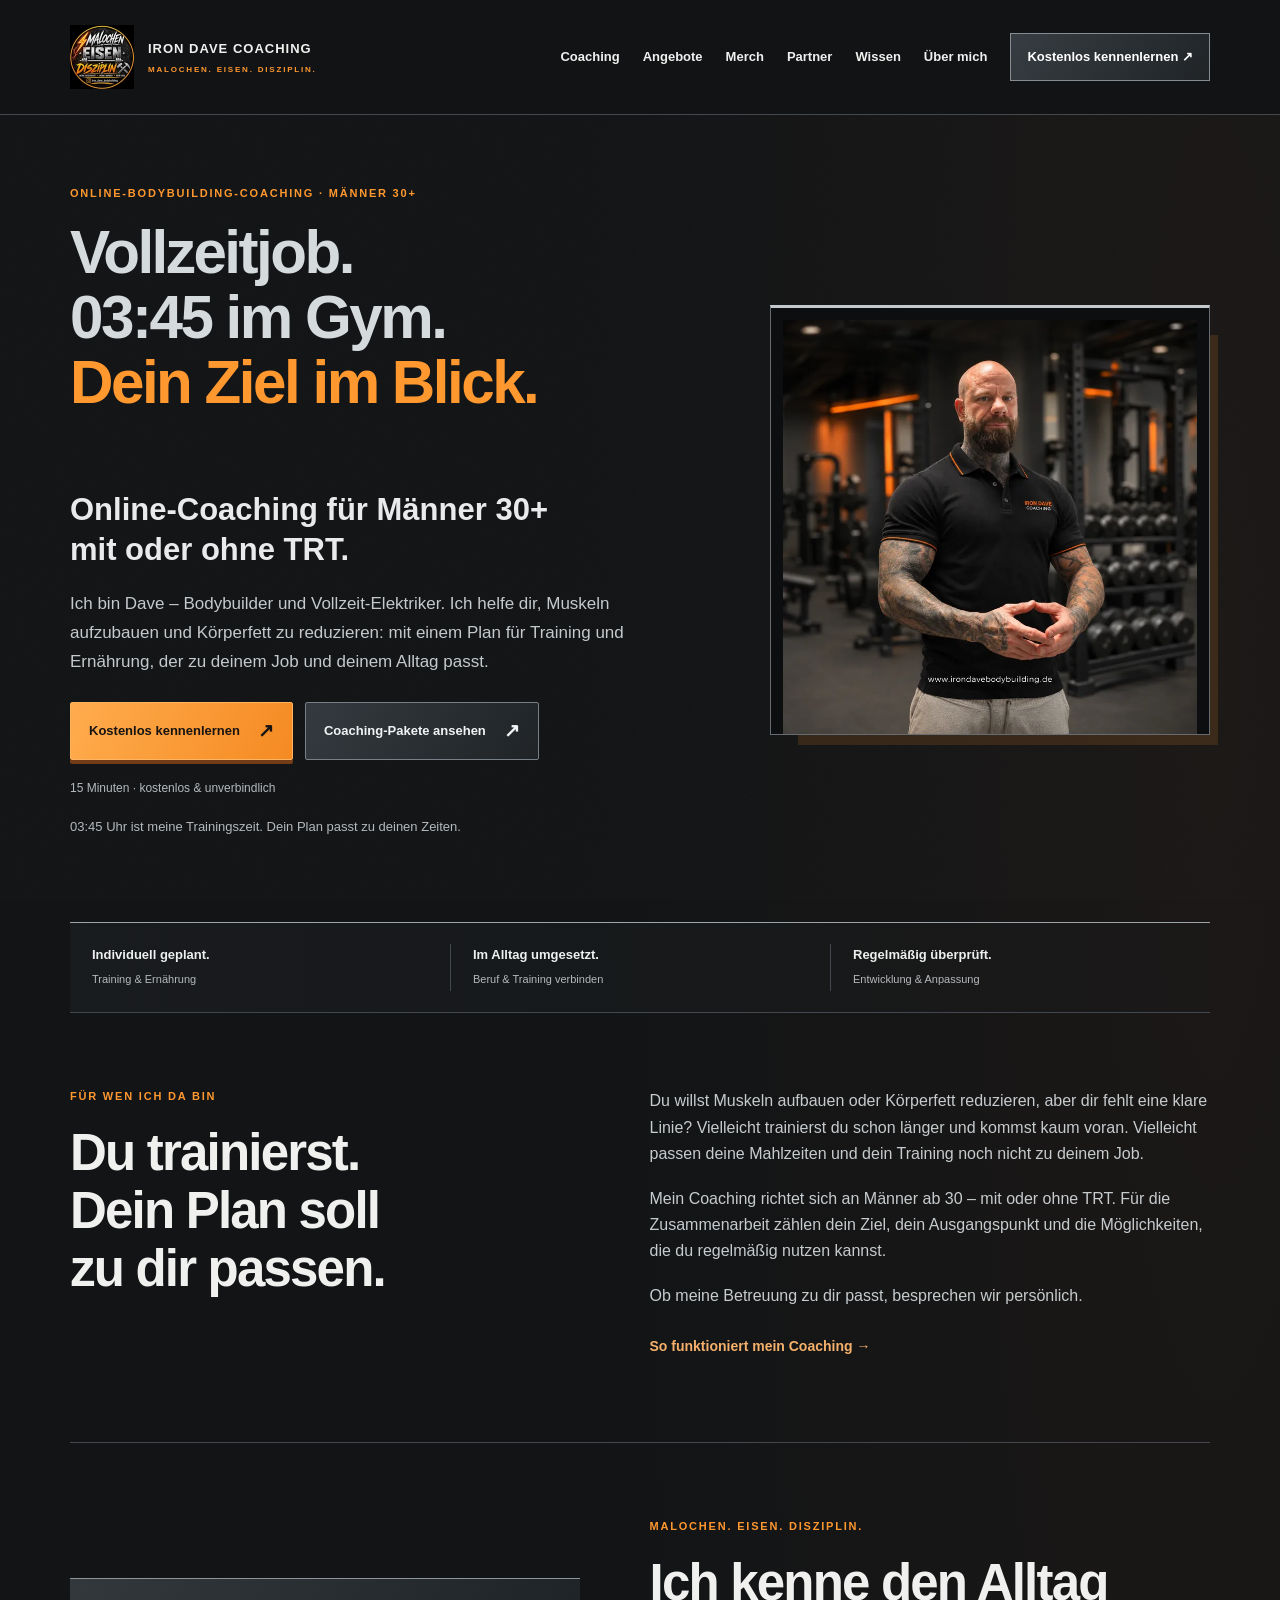
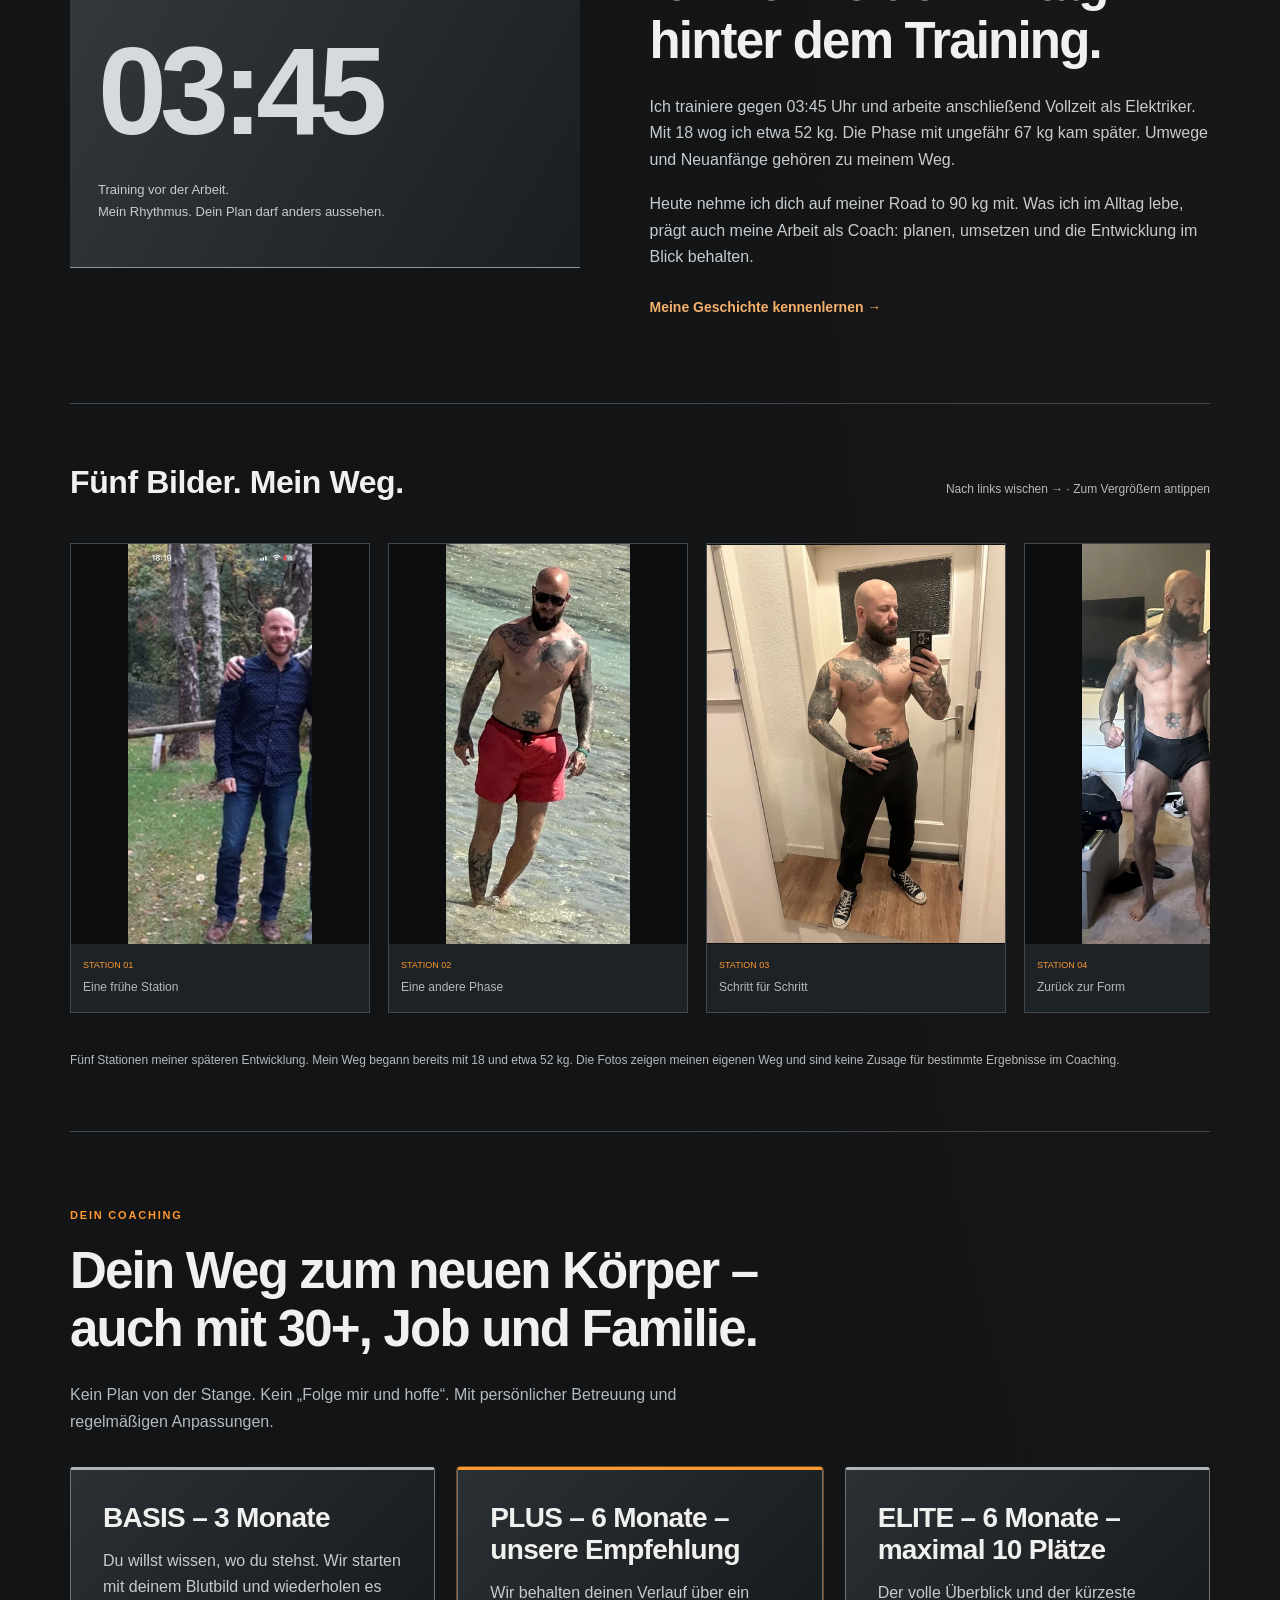
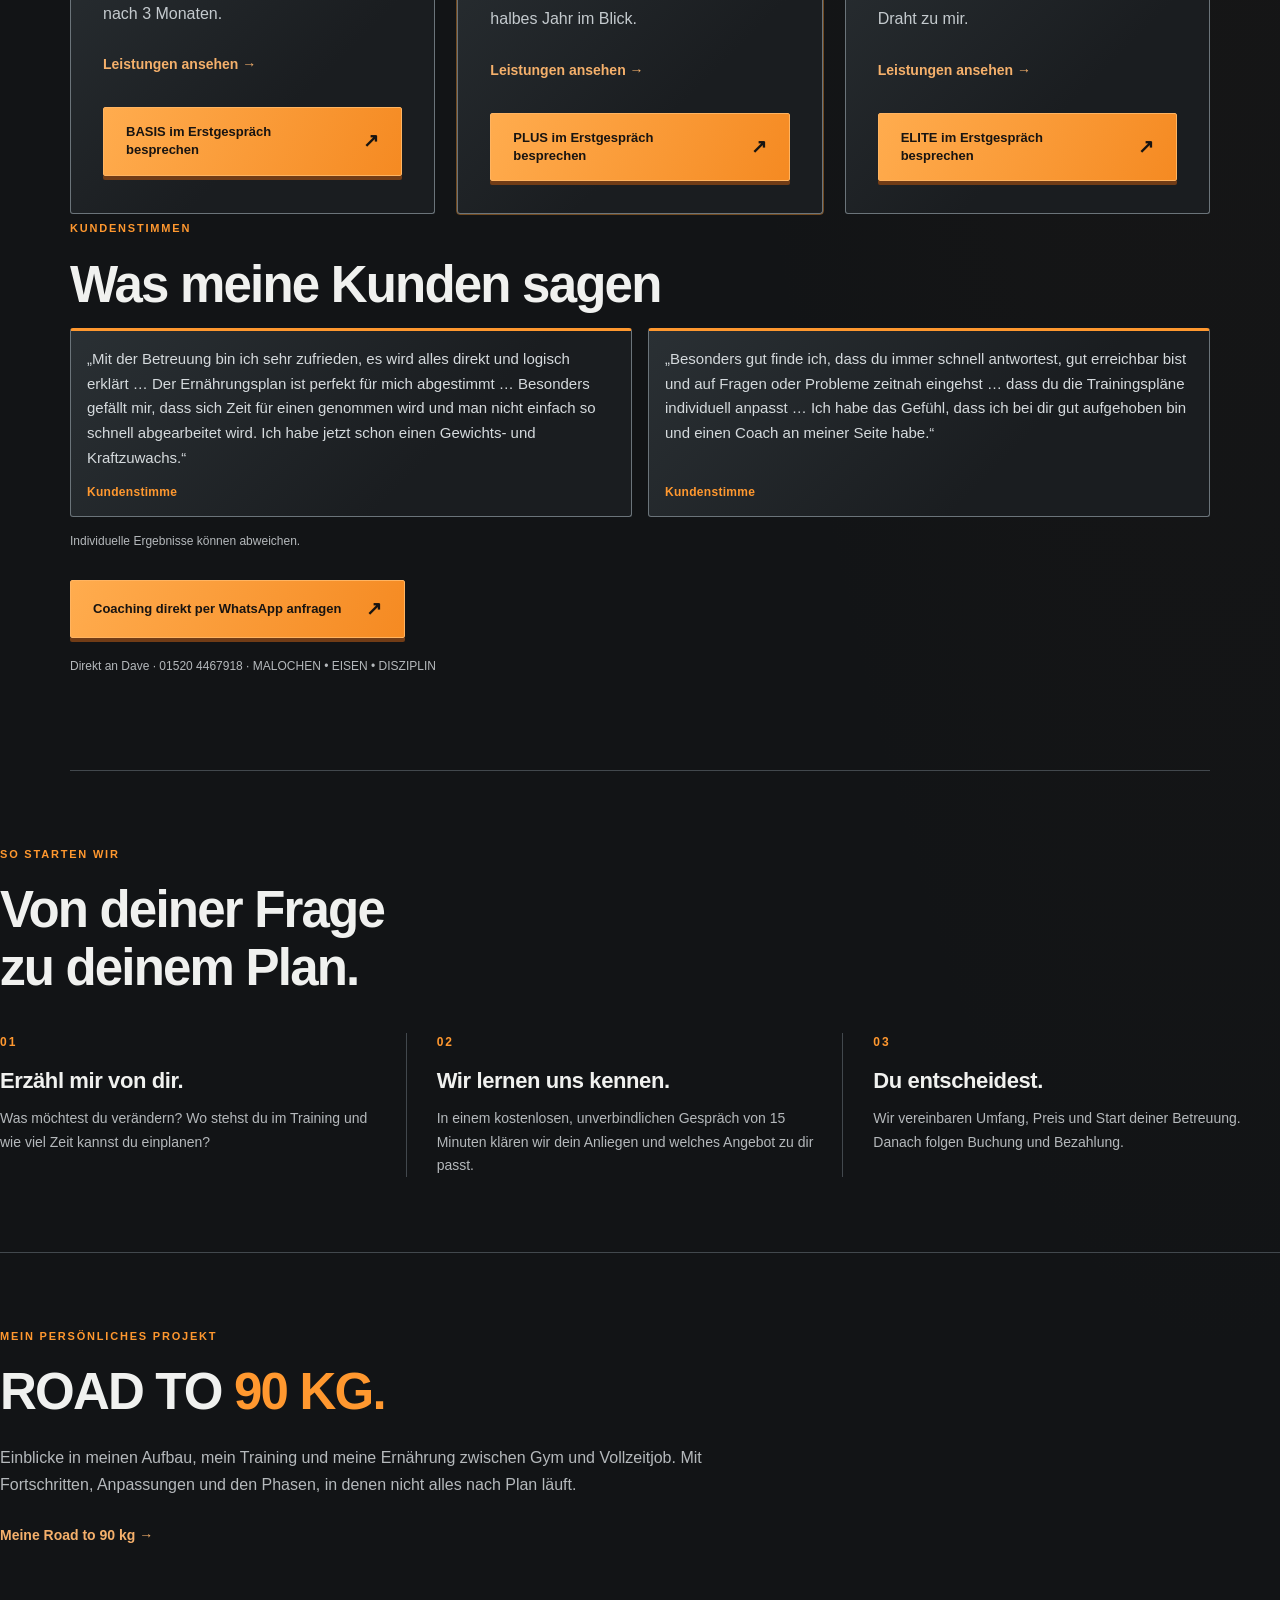
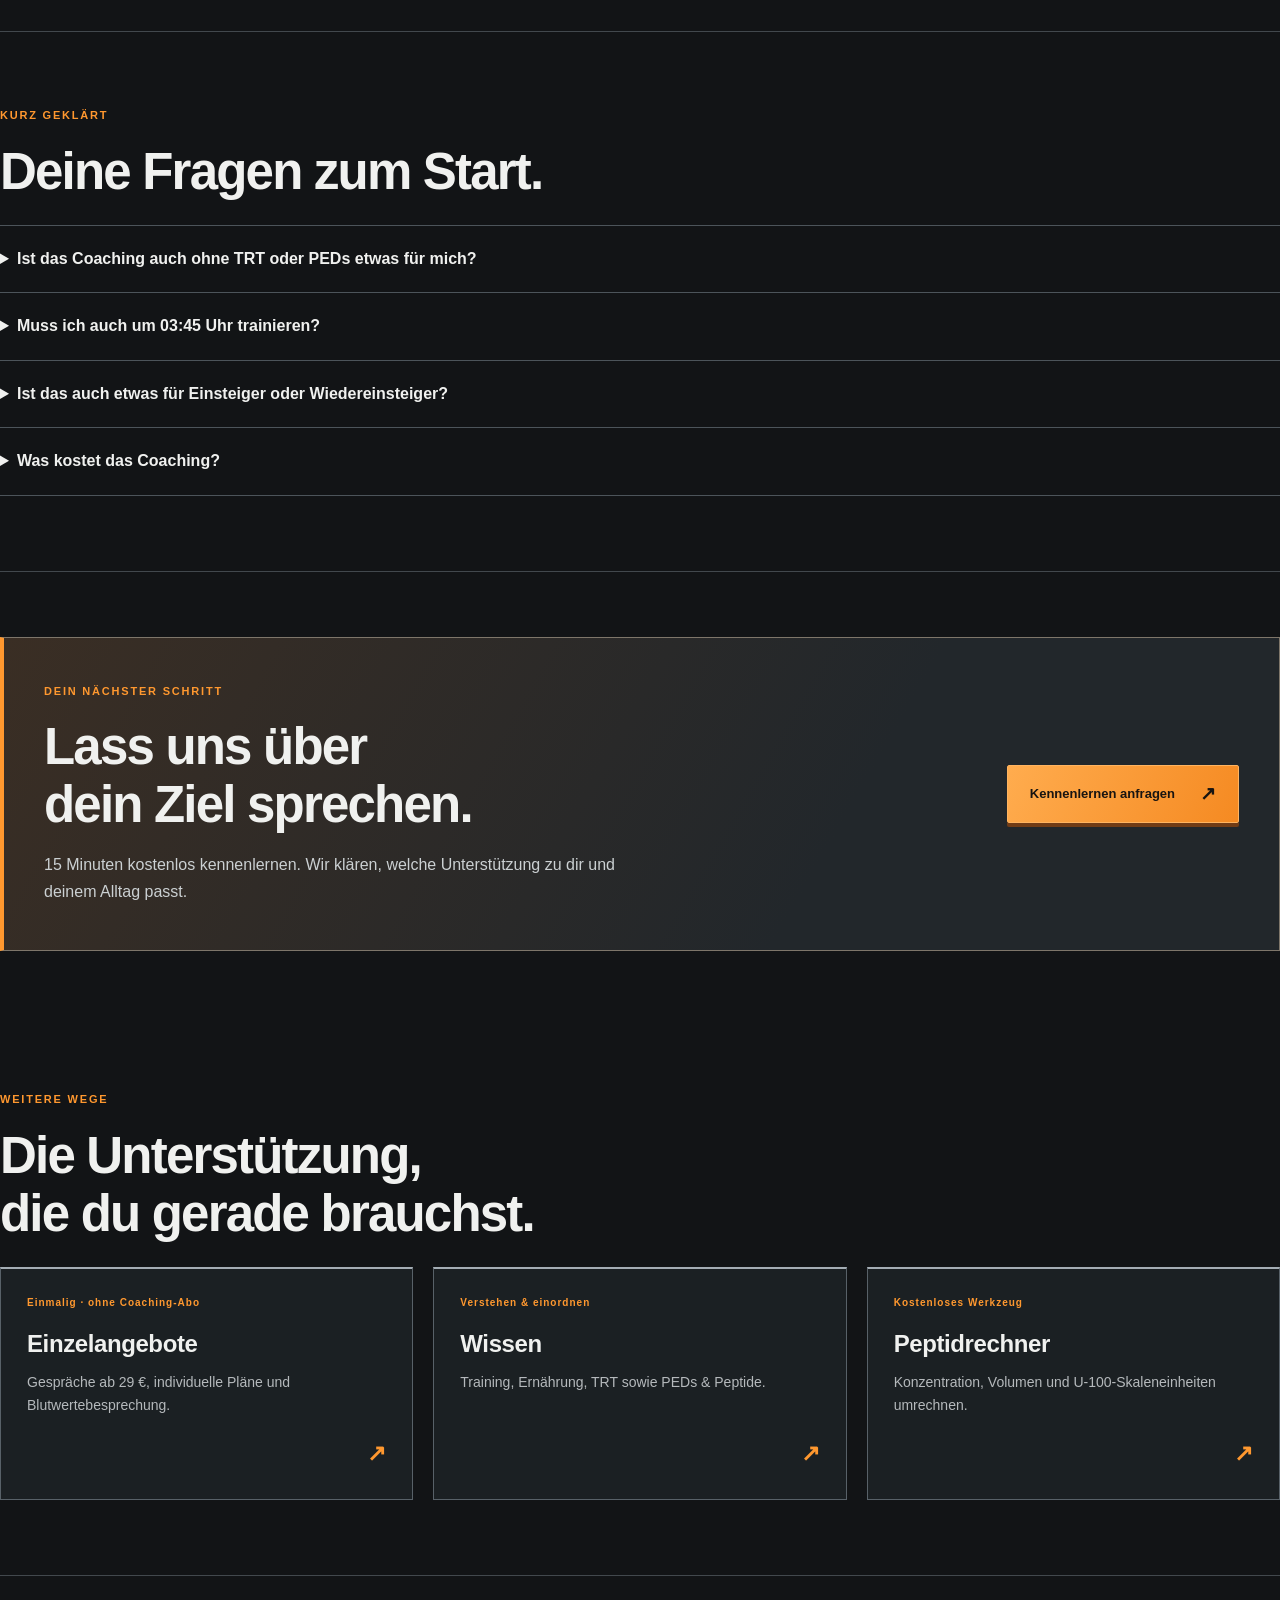
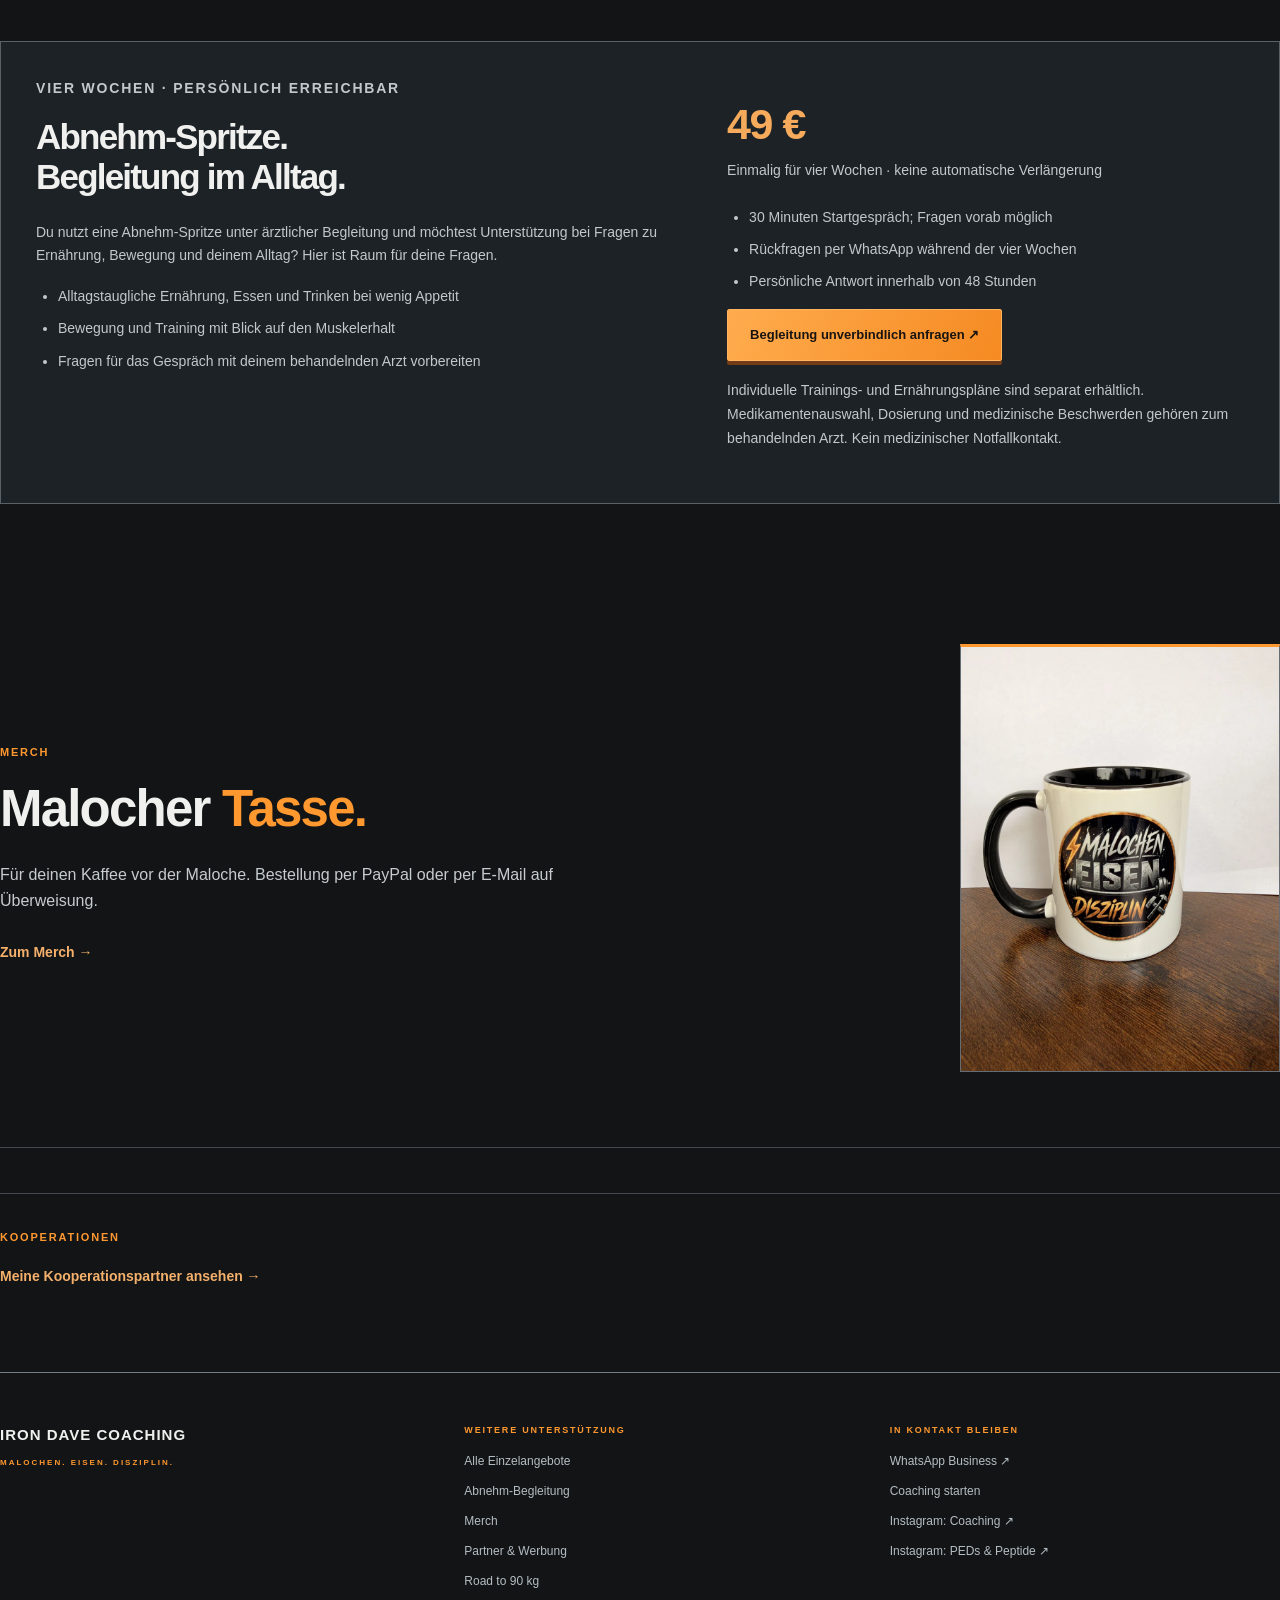
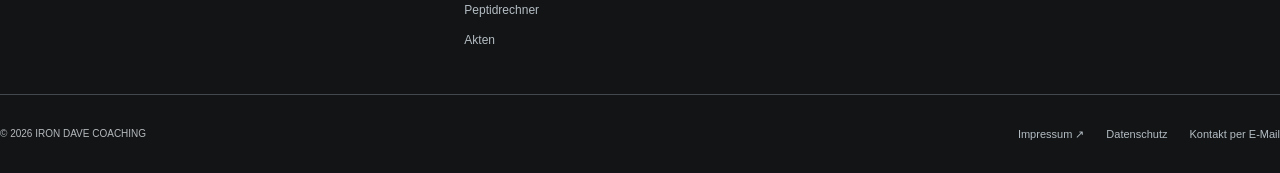
==== commit 1a75c230: "Rename the public brand to IRON DAVE COACHING. Visible labels, meta tags, the manifest, and the stru" ====
--- a/index.html
+++ b/index.html
@@ -1,8 +1,8 @@
 <!doctype html>
-<html lang="de"><head><meta charset="utf-8"><meta name="viewport" content="width=device-width, initial-scale=1"><meta name="theme-color" content="#121416"><title>Online-Coaching für Männer 30+ – mit oder ohne TRT | IRON DAVE</title><meta name="description" content="Muskelaufbau und Fettverlust trotz Vollzeitjob. Online-Coaching für Männer ab 30 – mit oder ohne TRT. Lerne Dave kostenlos kennen."><link rel="canonical" href="https://www.irondavebodybuilding.de/"><meta property="og:type" content="website"><meta property="og:locale" content="de_DE"><meta property="og:site_name" content="IRON DAVE BODYBUILDING"><meta property="og:title" content="Online-Coaching für Männer 30+ – mit oder ohne TRT | IRON DAVE"><meta property="og:description" content="Muskelaufbau und Fettverlust trotz Vollzeitjob. Online-Coaching für Männer ab 30 – mit oder ohne TRT. Lerne Dave kostenlos kennen."><meta property="og:url" content="https://www.irondavebodybuilding.de/"><meta property="og:image" content="https://www.irondavebodybuilding.de/assets/img/og-image.jpg"><meta property="og:image:width" content="1200"><meta property="og:image:height" content="630"><meta property="og:image:alt" content="IRON DAVE BODYBUILDING – Online-Coaching für Männer 30+"><meta name="twitter:card" content="summary_large_image"><link rel="icon" href="favicon.ico" sizes="any"><link rel="icon" href="assets/img/favicon-32.png" type="image/png" sizes="32x32"><link rel="apple-touch-icon" href="assets/img/apple-touch-icon.png"><link rel="manifest" href="site.webmanifest"><link rel="stylesheet" href="assets/css/site.css"><script src="assets/js/navigation.js" defer></script><script src="assets/js/promo.js" defer></script><script type="application/ld+json">{"@context":"https://schema.org","@type":"ProfessionalService","name":"IRON DAVE BODYBUILDING","url":"https://www.irondavebodybuilding.de/","logo":"https://www.irondavebodybuilding.de/assets/img/logo.jpg","image":"https://www.irondavebodybuilding.de/assets/img/og-image.jpg","description":"Online-Coaching für Männer 30+ – mit oder ohne TRT. Muskelaufbau und Fettverlust trotz Vollzeitjob.","email":"iron.dave.bodybuilding@gmail.com","founder":{"@type":"Person","name":"David Wentzkowski"},"areaServed":"DE","availableLanguage":"de","sameAs":["https://www.instagram.com/iron_dave_bodybuilding_coach/","https://www.instagram.com/iron_dave_bodybuilding/"]}</script></head><body><a class="skip" href="#inhalt">Zum Inhalt</a><header class="site-header"><div class="header-inner"><a class="brand" href="index.html" aria-label="IRON DAVE BODYBUILDING – Startseite"><img src="assets/img/logo-128.webp" width="64" height="64" alt="Original-Logo IRON DAVE BODYBUILDING"><span>IRON DAVE BODYBUILDING<small>MALOCHEN. EISEN. DISZIPLIN.</small></span></a><button class="menu-toggle" type="button" aria-expanded="false" aria-controls="main-navigation">Menü <span aria-hidden="true">☰</span></button><nav class="nav" id="main-navigation" aria-label="Hauptnavigation"><a href="coaching.html">Coaching</a><a href="angebote.html">Angebote</a><a href="merch.html">Merch</a><a href="partner.html">Partner</a><a href="wissen.html">Wissen</a><a href="ueber-mich.html">Über mich</a><a class="nav-contact" href="kontakt.html#termin">Kostenlos kennenlernen <span aria-hidden="true">↗</span></a></nav></div></header><div class="wrap"><main id="inhalt"><section class="hero" aria-labelledby="title"><figure class="hero-photo hero-portrait"><img src="assets/img/dave-coaching-portrait.webp" width="800" height="800" alt="Iron Dave, Coach bei IRON DAVE BODYBUILDING" fetchpriority="high" decoding="async"></figure><div class="hero-introline"><p class="eyebrow">Online-Bodybuilding-Coaching · Männer 30+</p><h1 id="title">Vollzeitjob.<br>03:45 im Gym.<br><span>Dein Ziel im Blick.</span></h1></div><div class="hero-copy"><p class="hero-target">Online-Coaching für Männer 30+<br>mit oder ohne TRT.</p><p class="intro">Ich bin Dave – Bodybuilder und Vollzeit-Elektriker. Ich helfe dir, Muskeln aufzubauen und Körperfett zu reduzieren: mit einem Plan für Training und Ernährung, der zu deinem Job und deinem Alltag passt.</p><div class="actions"><a class="cta" href="kontakt.html#termin">Kostenlos kennenlernen<span aria-hidden="true">↗</span></a><a class="cta secondary" href="coaching.html">Coaching-Pakete ansehen<span aria-hidden="true">↗</span></a></div><p class="micro">15 Minuten · kostenlos &amp; unverbindlich</p><p class="hero-rhythm">03:45 Uhr ist meine Trainingszeit. Dein Plan passt zu deinen Zeiten.</p></div></section>
+<html lang="de"><head><meta charset="utf-8"><meta name="viewport" content="width=device-width, initial-scale=1"><meta name="theme-color" content="#121416"><title>Online-Coaching für Männer 30+ – mit oder ohne TRT | IRON DAVE</title><meta name="description" content="Muskelaufbau und Fettverlust trotz Vollzeitjob. Online-Coaching für Männer ab 30 – mit oder ohne TRT. Lerne Dave kostenlos kennen."><link rel="canonical" href="https://www.irondavebodybuilding.de/"><meta property="og:type" content="website"><meta property="og:locale" content="de_DE"><meta property="og:site_name" content="IRON DAVE COACHING"><meta property="og:title" content="Online-Coaching für Männer 30+ – mit oder ohne TRT | IRON DAVE"><meta property="og:description" content="Muskelaufbau und Fettverlust trotz Vollzeitjob. Online-Coaching für Männer ab 30 – mit oder ohne TRT. Lerne Dave kostenlos kennen."><meta property="og:url" content="https://www.irondavebodybuilding.de/"><meta property="og:image" content="https://www.irondavebodybuilding.de/assets/img/og-image.jpg"><meta property="og:image:width" content="1200"><meta property="og:image:height" content="630"><meta property="og:image:alt" content="IRON DAVE COACHING – Online-Coaching für Männer 30+"><meta name="twitter:card" content="summary_large_image"><link rel="icon" href="favicon.ico" sizes="any"><link rel="icon" href="assets/img/favicon-32.png" type="image/png" sizes="32x32"><link rel="apple-touch-icon" href="assets/img/apple-touch-icon.png"><link rel="manifest" href="site.webmanifest"><link rel="stylesheet" href="assets/css/site.css"><script src="assets/js/navigation.js" defer></script><script src="assets/js/promo.js" defer></script><script type="application/ld+json">{"@context":"https://schema.org","@type":"ProfessionalService","name":"IRON DAVE COACHING","url":"https://www.irondavebodybuilding.de/","logo":"https://www.irondavebodybuilding.de/assets/img/logo.jpg","image":"https://www.irondavebodybuilding.de/assets/img/og-image.jpg","description":"Online-Coaching für Männer 30+ – mit oder ohne TRT. Muskelaufbau und Fettverlust trotz Vollzeitjob.","email":"iron.dave.bodybuilding@gmail.com","founder":{"@type":"Person","name":"Dave Wentzkowski"},"areaServed":"DE","availableLanguage":"de","sameAs":["https://www.instagram.com/iron_dave_bodybuilding_coach/","https://www.instagram.com/iron_dave_bodybuilding/"]}</script></head><body><a class="skip" href="#inhalt">Zum Inhalt</a><header class="site-header"><div class="header-inner"><a class="brand" href="index.html" aria-label="IRON DAVE COACHING – Startseite"><img src="assets/img/logo-128.webp" width="64" height="64" alt="Original-Logo IRON DAVE COACHING"><span>IRON DAVE COACHING<small>MALOCHEN. EISEN. DISZIPLIN.</small></span></a><button class="menu-toggle" type="button" aria-expanded="false" aria-controls="main-navigation">Menü <span aria-hidden="true">☰</span></button><nav class="nav" id="main-navigation" aria-label="Hauptnavigation"><a href="coaching.html">Coaching</a><a href="angebote.html">Angebote</a><a href="merch.html">Merch</a><a href="partner.html">Partner</a><a href="wissen.html">Wissen</a><a href="ueber-mich.html">Über mich</a><a class="nav-contact" href="kontakt.html#termin">Kostenlos kennenlernen <span aria-hidden="true">↗</span></a></nav></div></header><div class="wrap"><main id="inhalt"><section class="hero" aria-labelledby="title"><figure class="hero-photo hero-portrait"><img src="assets/img/dave-coaching-portrait.webp" width="800" height="800" alt="Iron Dave, Coach bei IRON DAVE COACHING" fetchpriority="high" decoding="async"></figure><div class="hero-introline"><p class="eyebrow">Online-Bodybuilding-Coaching · Männer 30+</p><h1 id="title">Vollzeitjob.<br>03:45 im Gym.<br><span>Dein Ziel im Blick.</span></h1></div><div class="hero-copy"><p class="hero-target">Online-Coaching für Männer 30+<br>mit oder ohne TRT.</p><p class="intro">Ich bin Dave – Bodybuilder und Vollzeit-Elektriker. Ich helfe dir, Muskeln aufzubauen und Körperfett zu reduzieren: mit einem Plan für Training und Ernährung, der zu deinem Job und deinem Alltag passt.</p><div class="actions"><a class="cta" href="kontakt.html#termin">Kostenlos kennenlernen<span aria-hidden="true">↗</span></a><a class="cta secondary" href="coaching.html">Coaching-Pakete ansehen<span aria-hidden="true">↗</span></a></div><p class="micro">15 Minuten · kostenlos &amp; unverbindlich</p><p class="hero-rhythm">03:45 Uhr ist meine Trainingszeit. Dein Plan passt zu deinen Zeiten.</p></div></section>
 <div class="fact-strip" aria-label="Mein Ansatz"><p><strong>Individuell geplant.</strong><span>Training &amp; Ernährung</span></p><p><strong>Im Alltag umgesetzt.</strong><span>Beruf &amp; Training verbinden</span></p><p><strong>Regelmäßig überprüft.</strong><span>Entwicklung &amp; Anpassung</span></p></div>
 <section class="section split"><div class="section-heading"><p class="eyebrow">Für wen ich da bin</p><h2>Du trainierst.<br>Dein Plan soll<br>zu dir passen.</h2></div><div class="prose"><p>Du willst Muskeln aufbauen oder Körperfett reduzieren, aber dir fehlt eine klare Linie? Vielleicht trainierst du schon länger und kommst kaum voran. Vielleicht passen deine Mahlzeiten und dein Training noch nicht zu deinem Job.</p><p>Mein Coaching richtet sich an Männer ab 30 – mit oder ohne TRT. Für die Zusammenarbeit zählen dein Ziel, dein Ausgangspunkt und die Möglichkeiten, die du regelmäßig nutzen kannst.</p><p>Ob meine Betreuung zu dir passt, besprechen wir persönlich.</p><a class="text-link" href="coaching.html">So funktioniert mein Coaching →</a></div></section>
 <section class="section personal-teaser" id="ueber-mich"><div class="personal-time"><span>03:45</span><p>Training vor der Arbeit.<br>Mein Rhythmus. Dein Plan darf anders aussehen.</p></div><div><p class="eyebrow">Malochen. Eisen. Disziplin.</p><h2>Ich kenne den Alltag<br>hinter dem Training.</h2><p>Ich trainiere gegen 03:45 Uhr und arbeite anschließend Vollzeit als Elektriker. Mit 18 wog ich etwa 52 kg. Die Phase mit ungefähr 67 kg kam später. Umwege und Neuanfänge gehören zu meinem Weg.</p><p>Heute nehme ich dich auf meiner Road to 90 kg mit. Was ich im Alltag lebe, prägt auch meine Arbeit als Coach: planen, umsetzen und die Entwicklung im Blick behalten.</p><a class="text-link" href="ueber-mich.html">Meine Geschichte kennenlernen →</a></div></section><section id="mein-weg" class="journey" aria-label="Mein Weg in fünf Originalbildern"><div class="journey-head"><h3>Fünf Bilder. Mein Weg.</h3><p>Nach links wischen → · Zum Vergrößern antippen</p></div><div class="journey-grid" tabindex="0" role="region" aria-label="Entwicklung: fünf Fotos, horizontal wischen oder Pfeiltasten nutzen"><figure><a href="assets/img/mein-weg-1.jpg" target="_blank" rel="noopener" aria-label="Bild 1 vergrößern: Dave in früheren Jahren im Freien"><img width="591" height="1280" srcset="assets/img/mein-weg-1-480.webp 295w, assets/img/mein-weg-1.webp 591w" sizes="(max-width: 650px) 85vw, 480px" src="assets/img/mein-weg-1.webp" alt="Dave in früheren Jahren im Freien" loading="lazy"></a><figcaption><span>STATION 01</span>Eine frühe Station</figcaption></figure><figure><a href="assets/img/mein-weg-2.jpg" target="_blank" rel="noopener" aria-label="Bild 2 vergrößern: Dave am Strand in einer späteren Phase"><img width="591" height="1280" srcset="assets/img/mein-weg-2-480.webp 295w, assets/img/mein-weg-2.webp 591w" sizes="(max-width: 650px) 85vw, 480px" src="assets/img/mein-weg-2.webp" alt="Dave am Strand in einer späteren Phase" loading="lazy"></a><figcaption><span>STATION 02</span>Eine andere Phase</figcaption></figure><figure><a href="assets/img/mein-weg-3.jpg" target="_blank" rel="noopener" aria-label="Bild 3 vergrößern: Dave bei einem Formfoto vor dem Spiegel"><img width="960" height="1280" srcset="assets/img/mein-weg-3-480.webp 480w, assets/img/mein-weg-3.webp 960w" sizes="(max-width: 650px) 85vw, 480px" src="assets/img/mein-weg-3.webp" alt="Dave bei einem Formfoto vor dem Spiegel" loading="lazy"></a><figcaption><span>STATION 03</span>Schritt für Schritt</figcaption></figure><figure><a href="assets/img/mein-weg-4.jpg" target="_blank" rel="noopener" aria-label="Bild 4 vergrößern: Weiteres Formfoto von Dave vor dem Spiegel"><img width="592" height="1280" srcset="assets/img/mein-weg-4-480.webp 296w, assets/img/mein-weg-4.webp 592w" sizes="(max-width: 650px) 85vw, 480px" src="assets/img/mein-weg-4.webp" alt="Weiteres Formfoto von Dave vor dem Spiegel" loading="lazy"></a><figcaption><span>STATION 04</span>Zurück zur Form</figcaption></figure><figure><a href="assets/img/mein-weg-5.jpg" target="_blank" rel="noopener" aria-label="Bild 5 vergrößern: Dave beim Posing vor einem dunklen Hintergrund"><img width="960" height="1280" srcset="assets/img/mein-weg-5-480.webp 480w, assets/img/mein-weg-5.webp 960w" sizes="(max-width: 650px) 85vw, 480px" src="assets/img/mein-weg-5.webp" alt="Dave beim Posing vor einem dunklen Hintergrund" loading="lazy"></a><figcaption><span>STATION 05</span>Mein weiterer Weg</figcaption></figure></div><p class="journey-note">Fünf Stationen meiner späteren Entwicklung. Mein Weg begann bereits mit 18 und etwa 52 kg. Die Fotos zeigen meinen eigenen Weg und sind keine Zusage für bestimmte Ergebnisse im Coaching.</p></section>
 <section class="section" id="coaching"><div class="section-heading"><p class="eyebrow">Dein Coaching</p><h2>Dein Weg zum neuen Körper –<br>auch mit 30+, Job und Familie.</h2><p>Kein Plan von der Stange. Kein „Folge mir und hoffe“. Mit persönlicher Betreuung und regelmäßigen Anpassungen.</p></div><div class="plan-preview-grid coaching-preview"><article class="plan-preview"><h3>BASIS – 3 Monate</h3><p>Du willst wissen, wo du stehst. Wir starten mit deinem Blutbild und wiederholen es nach 3 Monaten.</p><a class="text-link" href="coaching.html#programme">Leistungen ansehen →</a><a class="cta plan-cta" href="https://wa.me/4915204467918?text=Hallo%20Dave%2C%20ich%20interessiere%20mich%20f%C3%BCr%20dein%20BASIS-Coaching%20und%20m%C3%B6chte%20ein%20kostenloses%20Erstgespr%C3%A4ch%20vereinbaren." target="_blank" rel="noopener noreferrer"><span>BASIS im Erstgespräch besprechen</span><span aria-hidden="true">↗</span></a></article><article class="plan-preview featured"><h3>PLUS – 6 Monate – unsere Empfehlung</h3><p>Wir behalten deinen Verlauf über ein halbes Jahr im Blick.</p><a class="text-link" href="coaching.html#programme">Leistungen ansehen →</a><a class="cta plan-cta" href="https://wa.me/4915204467918?text=Hallo%20Dave%2C%20ich%20interessiere%20mich%20f%C3%BCr%20dein%20PLUS-Coaching%20und%20m%C3%B6chte%20ein%20kostenloses%20Erstgespr%C3%A4ch%20vereinbaren." target="_blank" rel="noopener noreferrer"><span>PLUS im Erstgespräch besprechen</span><span aria-hidden="true">↗</span></a></article><article class="plan-preview"><h3>ELITE – 6 Monate – maximal 10 Plätze</h3><p>Der volle Überblick und der kürzeste Draht zu mir.</p><a class="text-link" href="coaching.html#programme">Leistungen ansehen →</a><a class="cta plan-cta" href="https://wa.me/4915204467918?text=Hallo%20Dave%2C%20ich%20interessiere%20mich%20f%C3%BCr%20dein%20ELITE-Coaching%20und%20m%C3%B6chte%20ein%20kostenloses%20Erstgespr%C3%A4ch%20vereinbaren." target="_blank" rel="noopener noreferrer"><span>ELITE im Erstgespräch besprechen</span><span aria-hidden="true">↗</span></a></article></div><div class="voices voices-compact"><div class="voices-head"><div><p class="eyebrow">Kundenstimmen</p><h2>Was meine Kunden sagen</h2></div></div><div class="voice-grid"><blockquote class="voice"><p>„Mit der Betreuung bin ich sehr zufrieden, es wird alles direkt und logisch erklärt … Der Ernährungsplan ist perfekt für mich abgestimmt … Besonders gefällt mir, dass sich Zeit für einen genommen wird und man nicht einfach so schnell abgearbeitet wird. Ich habe jetzt schon einen Gewichts- und Kraftzuwachs.“</p><footer>Kundenstimme</footer></blockquote><blockquote class="voice"><p>„Besonders gut finde ich, dass du immer schnell antwortest, gut erreichbar bist und auf Fragen oder Probleme zeitnah eingehst … dass du die Trainingspläne individuell anpasst … Ich habe das Gefühl, dass ich bei dir gut aufgehoben bin und einen Coach an meiner Seite habe.“</p><footer>Kundenstimme</footer></blockquote></div><p class="micro">Individuelle Ergebnisse können abweichen.</p></div><div class="section-action"><a class="cta" href="https://wa.me/4915204467918?text=Hallo%20Dave%2C%20ich%20interessiere%20mich%20f%C3%BCr%20dein%20Coaching%20und%20m%C3%B6chte%20ein%20kostenloses%20Erstgespr%C3%A4ch%20vereinbaren." target="_blank" rel="noopener noreferrer">Coaching direkt per WhatsApp anfragen <span aria-hidden="true">↗</span></a></div><p class="micro">Direkt an Dave · 01520 4467918 · MALOCHEN • EISEN • DISZIPLIN</p></div></section><section class="section" id="ablauf"><div class="section-heading"><p class="eyebrow">So starten wir</p><h2>Von deiner Frage<br>zu deinem Plan.</h2></div><ol class="steps"><li><span>01</span><h3>Erzähl mir von dir.</h3><p>Was möchtest du verändern? Wo stehst du im Training und wie viel Zeit kannst du einplanen?</p></li><li><span>02</span><h3>Wir lernen uns kennen.</h3><p>In einem kostenlosen, unverbindlichen Gespräch von 15 Minuten klären wir dein Anliegen und welches Angebot zu dir passt.</p></li><li><span>03</span><h3>Du entscheidest.</h3><p>Wir vereinbaren Umfang, Preis und Start deiner Betreuung. Danach folgen Buchung und Bezahlung.</p></li></ol></section>
 <section class="section road-teaser road-teaser-text"><div><p class="eyebrow">Mein persönliches Projekt</p><h2>ROAD TO <span>90 KG.</span></h2><p>Einblicke in meinen Aufbau, mein Training und meine Ernährung zwischen Gym und Vollzeitjob. Mit Fortschritten, Anpassungen und den Phasen, in denen nicht alles nach Plan läuft.</p><a class="text-link" href="road-to-90kg.html">Meine Road to 90 kg →</a></div></section><section class="section faq" id="faq" aria-labelledby="faq-title"><p class="eyebrow">Kurz geklärt</p><h2 id="faq-title">Deine Fragen zum Start.</h2><details><summary>Ist das Coaching auch ohne TRT oder PEDs etwas für mich?</summary><p>Ja. Mein Coaching ist für Männer ab 30 mit oder ohne TRT geeignet. Auch wenn du keine Hormone oder Peptide nutzt, bist du bei mir richtig. Training, Ernährung und Fortschrittskontrolle bilden die Grundlage. Die vereinbarte Aufklärung zu PEDs &amp; Peptiden bleibt Teil des entsprechenden Angebots. Medizinische Diagnosen und Behandlungsentscheidungen gehören in ärztliche Betreuung.</p></details><details><summary>Muss ich auch um 03:45 Uhr trainieren?</summary><p>Nein. Das ist mein persönlicher Rhythmus. Deine Trainingszeiten richten sich nach deinem Alltag – morgens, nach Feierabend oder am Wochenende.</p></details><details><summary>Ist das auch etwas für Einsteiger oder Wiedereinsteiger?</summary><p>Eine Anfrage ist auch ohne langjährige Trainingserfahrung willkommen. Erzähl mir, wo du stehst. Im Kennenlernen klären wir, ob meine Betreuung zu deinem Vorhaben passt.</p></details><details><summary>Was kostet das Coaching?</summary><p>Preise und Laufzeiten besprechen wir im kostenlosen Erstgespräch. BASIS – 3 Monate. PLUS – 6 Monate – unsere Empfehlung. ELITE – 6 Monate – maximal 10 Plätze. <a href="coaching.html#programme">Pakete ansehen</a>.</p></details></section><section class="contact-band"><div><p class="eyebrow">Dein nächster Schritt</p><h2>Lass uns über<br>dein Ziel sprechen.</h2><p>15 Minuten kostenlos kennenlernen. Wir klären, welche Unterstützung zu dir und deinem Alltag passt.</p></div><a class="cta" href="kontakt.html#termin">Kennenlernen anfragen<span aria-hidden="true">↗</span></a></section>
-<section class="section" id="links"><p class="eyebrow">Weitere Wege</p><h2>Die Unterstützung,<br>die du gerade brauchst.</h2><div class="resource-grid"><a class="resource-card" href="angebote.html"><span>Einmalig · ohne Coaching-Abo</span><h3>Einzelangebote</h3><p>Gespräche ab 29 €, individuelle Pläne und Blutwertebesprechung.</p><b aria-hidden="true">↗</b></a><a class="resource-card" href="wissen.html"><span>Verstehen &amp; einordnen</span><h3>Wissen</h3><p>Training, Ernährung, TRT sowie PEDs &amp; Peptide.</p><b aria-hidden="true">↗</b></a><a class="resource-card" href="rechner.html"><span>Kostenloses Werkzeug</span><h3>Peptidrechner</h3><p>Konzentration, Volumen und U-100-Skaleneinheiten umrechnen.</p><b aria-hidden="true">↗</b></a></div></section><section class="support-band" id="begleitung" aria-labelledby="home-support-title"><div><p class="eyebrow">Vier Wochen · Persönlich erreichbar</p><h2 id="home-support-title">Abnehm-Spritze.<br>Begleitung im Alltag.</h2><p>Du nutzt eine Abnehm-Spritze unter ärztlicher Begleitung und möchtest Unterstützung bei Fragen zu Ernährung, Bewegung und deinem Alltag? Hier ist Raum für deine Fragen.</p><ul><li>Alltagstaugliche Ernährung, Essen und Trinken bei wenig Appetit</li><li>Bewegung und Training mit Blick auf den Muskelerhalt</li><li>Fragen für das Gespräch mit deinem behandelnden Arzt vorbereiten</li></ul></div><div><p class="price">49 €</p><p class="terms">Einmalig für vier Wochen · keine automatische Verlängerung</p><ul><li>30 Minuten Startgespräch; Fragen vorab möglich</li><li>Rückfragen per WhatsApp während der vier Wochen</li><li>Persönliche Antwort innerhalb von 48 Stunden</li></ul><a class="cta" href="https://wa.me/4915204467918?text=Hallo%20Dave%2C%20ich%20interessiere%20mich%20f%C3%BCr%3A%20Abnehm-Spritzen-Begleitung%20%E2%80%93%20Anfrage.%20K%C3%B6nnen%20wir%20die%20n%C3%A4chsten%20Schritte%20besprechen%3F" target="_blank" rel="noopener noreferrer">Begleitung unverbindlich anfragen ↗</a><p class="note">Individuelle Trainings- und Ernährungspläne sind separat erhältlich. Medikamentenauswahl, Dosierung und medizinische Beschwerden gehören zum behandelnden Arzt. Kein medizinischer Notfallkontakt.</p></div></section><section class="section merch-teaser" id="merch" aria-labelledby="merch-title"><div><p class="eyebrow">Merch</p><h2 id="merch-title">Malocher <span>Tasse.</span></h2><p>Für deinen Kaffee vor der Maloche. Bestellung per PayPal oder per E-Mail auf Überweisung.</p><a class="text-link" href="merch.html">Zum Merch →</a></div><a class="merch-teaser-img" href="merch.html" tabindex="-1" aria-hidden="true"><picture><source srcset="assets/img/malocher-tasse.webp" type="image/webp"><img src="assets/img/malocher-tasse.jpg" width="900" height="1200" alt="" loading="lazy"></picture></a></section><section class="partner-reference" id="partner"><p class="eyebrow">Kooperationen</p><a class="text-link" href="partner.html">Meine Kooperationspartner ansehen →</a></section></main><footer class="site-footer"><div class="footer-top"><a class="footer-brand" href="index.html">IRON DAVE BODYBUILDING<small>MALOCHEN. EISEN. DISZIPLIN.</small></a><div><p class="eyebrow">Weitere Unterstützung</p><nav aria-label="Weitere Angebote"><a href="angebote.html">Alle Einzelangebote</a><a href="angebote.html#abnehm-begleitung">Abnehm-Begleitung</a><a href="merch.html">Merch</a><a href="partner.html">Partner &amp; Werbung</a><a href="road-to-90kg.html">Road to 90 kg</a><a href="rechner.html">Peptidrechner</a><a href="akten.html">Akten</a></nav></div><div><p class="eyebrow">In Kontakt bleiben</p><nav aria-label="Kontakt und Instagram"><a href="https://wa.me/4915204467918?text=Hallo%20Dave%2C%20ich%20m%C3%B6chte%20dich%20kostenlos%20kennenlernen.%20Mein%20Ziel%20ist%3A%20%E2%80%A6%20Meine%20Trainingserfahrung%3A%20%E2%80%A6%20Zeit%20f%C3%BCr%20Training%20pro%20Woche%3A%20%E2%80%A6" target="_blank" rel="noopener noreferrer">WhatsApp Business ↗</a><a href="kontakt.html">Coaching starten</a><a href="https://www.instagram.com/iron_dave_bodybuilding_coach/" target="_blank" rel="noopener noreferrer">Instagram: Coaching ↗</a><a href="https://www.instagram.com/iron_dave_bodybuilding/" target="_blank" rel="noopener noreferrer">Instagram: PEDs &amp; Peptide ↗</a></nav></div></div><div class="footer-bottom"><span>© 2026 IRON DAVE BODYBUILDING</span><nav aria-label="Rechtliche Informationen"><a href="https://mein.online-impressum.de/iron-dave-bodybuilding/#impressum" target="_blank" rel="noopener noreferrer">Impressum ↗</a><a href="datenschutz.html">Datenschutz</a><a href="mailto:iron.dave.bodybuilding@gmail.com">Kontakt per E-Mail</a></nav></div></footer></div><a class="mobile-cta" href="kontakt.html#termin">Kostenlos kennenlernen <span aria-hidden="true">↗</span></a></body></html>+<section class="section" id="links"><p class="eyebrow">Weitere Wege</p><h2>Die Unterstützung,<br>die du gerade brauchst.</h2><div class="resource-grid"><a class="resource-card" href="angebote.html"><span>Einmalig · ohne Coaching-Abo</span><h3>Einzelangebote</h3><p>Gespräche ab 29 €, individuelle Pläne und Blutwertebesprechung.</p><b aria-hidden="true">↗</b></a><a class="resource-card" href="wissen.html"><span>Verstehen &amp; einordnen</span><h3>Wissen</h3><p>Training, Ernährung, TRT sowie PEDs &amp; Peptide.</p><b aria-hidden="true">↗</b></a><a class="resource-card" href="rechner.html"><span>Kostenloses Werkzeug</span><h3>Peptidrechner</h3><p>Konzentration, Volumen und U-100-Skaleneinheiten umrechnen.</p><b aria-hidden="true">↗</b></a></div></section><section class="support-band" id="begleitung" aria-labelledby="home-support-title"><div><p class="eyebrow">Vier Wochen · Persönlich erreichbar</p><h2 id="home-support-title">Abnehm-Spritze.<br>Begleitung im Alltag.</h2><p>Du nutzt eine Abnehm-Spritze unter ärztlicher Begleitung und möchtest Unterstützung bei Fragen zu Ernährung, Bewegung und deinem Alltag? Hier ist Raum für deine Fragen.</p><ul><li>Alltagstaugliche Ernährung, Essen und Trinken bei wenig Appetit</li><li>Bewegung und Training mit Blick auf den Muskelerhalt</li><li>Fragen für das Gespräch mit deinem behandelnden Arzt vorbereiten</li></ul></div><div><p class="price">49 €</p><p class="terms">Einmalig für vier Wochen · keine automatische Verlängerung</p><ul><li>30 Minuten Startgespräch; Fragen vorab möglich</li><li>Rückfragen per WhatsApp während der vier Wochen</li><li>Persönliche Antwort innerhalb von 48 Stunden</li></ul><a class="cta" href="https://wa.me/4915204467918?text=Hallo%20Dave%2C%20ich%20interessiere%20mich%20f%C3%BCr%3A%20Abnehm-Spritzen-Begleitung%20%E2%80%93%20Anfrage.%20K%C3%B6nnen%20wir%20die%20n%C3%A4chsten%20Schritte%20besprechen%3F" target="_blank" rel="noopener noreferrer">Begleitung unverbindlich anfragen ↗</a><p class="note">Individuelle Trainings- und Ernährungspläne sind separat erhältlich. Medikamentenauswahl, Dosierung und medizinische Beschwerden gehören zum behandelnden Arzt. Kein medizinischer Notfallkontakt.</p></div></section><section class="section merch-teaser" id="merch" aria-labelledby="merch-title"><div><p class="eyebrow">Merch</p><h2 id="merch-title">Malocher <span>Tasse.</span></h2><p>Für deinen Kaffee vor der Maloche. Bestellung per PayPal oder per E-Mail auf Überweisung.</p><a class="text-link" href="merch.html">Zum Merch →</a></div><a class="merch-teaser-img" href="merch.html" tabindex="-1" aria-hidden="true"><picture><source srcset="assets/img/malocher-tasse.webp" type="image/webp"><img src="assets/img/malocher-tasse.jpg" width="900" height="1200" alt="" loading="lazy"></picture></a></section><section class="partner-reference" id="partner"><p class="eyebrow">Kooperationen</p><a class="text-link" href="partner.html">Meine Kooperationspartner ansehen →</a></section></main><footer class="site-footer"><div class="footer-top"><a class="footer-brand" href="index.html">IRON DAVE COACHING<small>MALOCHEN. EISEN. DISZIPLIN.</small></a><div><p class="eyebrow">Weitere Unterstützung</p><nav aria-label="Weitere Angebote"><a href="angebote.html">Alle Einzelangebote</a><a href="angebote.html#abnehm-begleitung">Abnehm-Begleitung</a><a href="merch.html">Merch</a><a href="partner.html">Partner &amp; Werbung</a><a href="road-to-90kg.html">Road to 90 kg</a><a href="rechner.html">Peptidrechner</a><a href="akten.html">Akten</a></nav></div><div><p class="eyebrow">In Kontakt bleiben</p><nav aria-label="Kontakt und Instagram"><a href="https://wa.me/4915204467918?text=Hallo%20Dave%2C%20ich%20m%C3%B6chte%20dich%20kostenlos%20kennenlernen.%20Mein%20Ziel%20ist%3A%20%E2%80%A6%20Meine%20Trainingserfahrung%3A%20%E2%80%A6%20Zeit%20f%C3%BCr%20Training%20pro%20Woche%3A%20%E2%80%A6" target="_blank" rel="noopener noreferrer">WhatsApp Business ↗</a><a href="kontakt.html">Coaching starten</a><a href="https://www.instagram.com/iron_dave_bodybuilding_coach/" target="_blank" rel="noopener noreferrer">Instagram: Coaching ↗</a><a href="https://www.instagram.com/iron_dave_bodybuilding/" target="_blank" rel="noopener noreferrer">Instagram: PEDs &amp; Peptide ↗</a></nav></div></div><div class="footer-bottom"><span>© 2026 IRON DAVE COACHING</span><nav aria-label="Rechtliche Informationen"><a href="https://mein.online-impressum.de/iron-dave-bodybuilding/#impressum" target="_blank" rel="noopener noreferrer">Impressum ↗</a><a href="datenschutz.html">Datenschutz</a><a href="mailto:iron.dave.bodybuilding@gmail.com">Kontakt per E-Mail</a></nav></div></footer></div><a class="mobile-cta" href="kontakt.html#termin">Kostenlos kennenlernen <span aria-hidden="true">↗</span></a></body></html>
--- a/assets/css/site.css
+++ b/assets/css/site.css
@@ -54,10 +54,6 @@
 @media(max-width:650px){.hero h1{font-size:clamp(36px,9.5vw,52px);letter-spacing:-1.4px}.hero-rhythm{font-size:13px}.partner-reference{padding:28px 0 5px}.partner.partner-prominent h3{font-size:18px}}
 
 @media(max-width:650px){.partner.partner-prominent{display:flex;flex-direction:column;align-items:stretch;gap:18px}.partner.partner-prominent .code{align-self:flex-end;position:static}.partner.partner-prominent .partner-message{min-width:0}}
-
-/* Direct appointment booking */
-.booking-heading{display:grid;grid-template-columns:1.5fr 1fr;gap:40px;align-items:start;margin-bottom:30px}.booking-heading p{max-width:650px}.booking-hours{padding:25px;border-left:3px solid var(--orange);background:#22282d}.booking-hours strong{display:block;margin-bottom:12px}.booking-hours small{color:var(--muted);line-height:1.65}.booking-shell{border:1px solid var(--line);background:#1b2024;min-width:0}.booking-consent{max-width:750px;margin:auto;padding:40px}.booking-consent p{color:var(--muted);font-size:14px}.booking-consent .cta{white-space:normal;text-align:left}.booking-frame{display:block;border:0;width:100%;height:900px;background:#fff}.booking-fallback{display:flex;flex-wrap:wrap;gap:14px 30px;justify-content:space-between;font-size:14px;margin-top:16px}.booking-fallback span{color:var(--muted)}
-@media(max-width:650px){.booking-heading{grid-template-columns:1fr;gap:12px}.booking-hours{padding:20px}.booking-consent{padding:24px 18px}.booking-frame{height:1100px}.booking-section h2{font-size:34px}.booking-consent .cta{width:100%}.booking-fallback{display:block}.booking-fallback span{display:block;margin-top:16px}}
 
 /* ===== Neubau 2026-10: Ergänzungen (Portrait, Merch, Datenschutz, Mobile-CTA) ===== */
 .hero-portrait{max-width:440px;width:100%;justify-self:end}
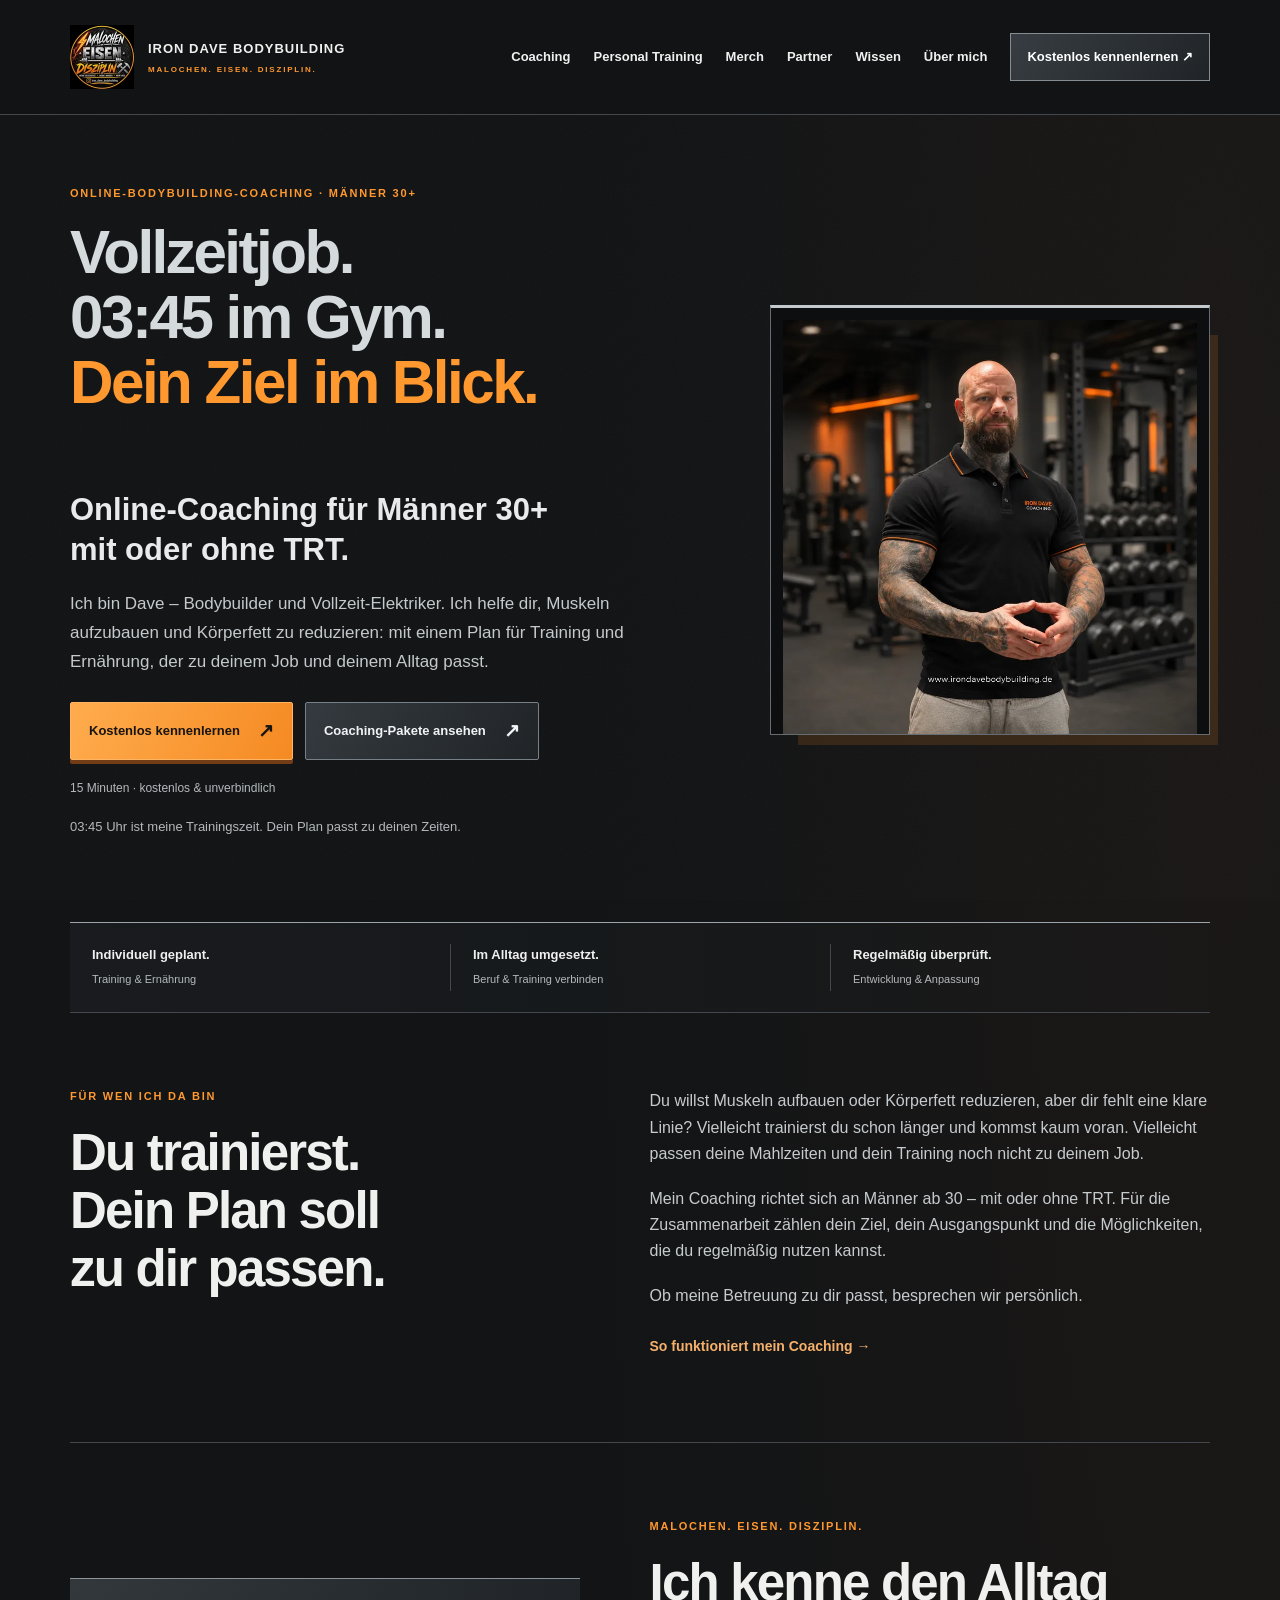
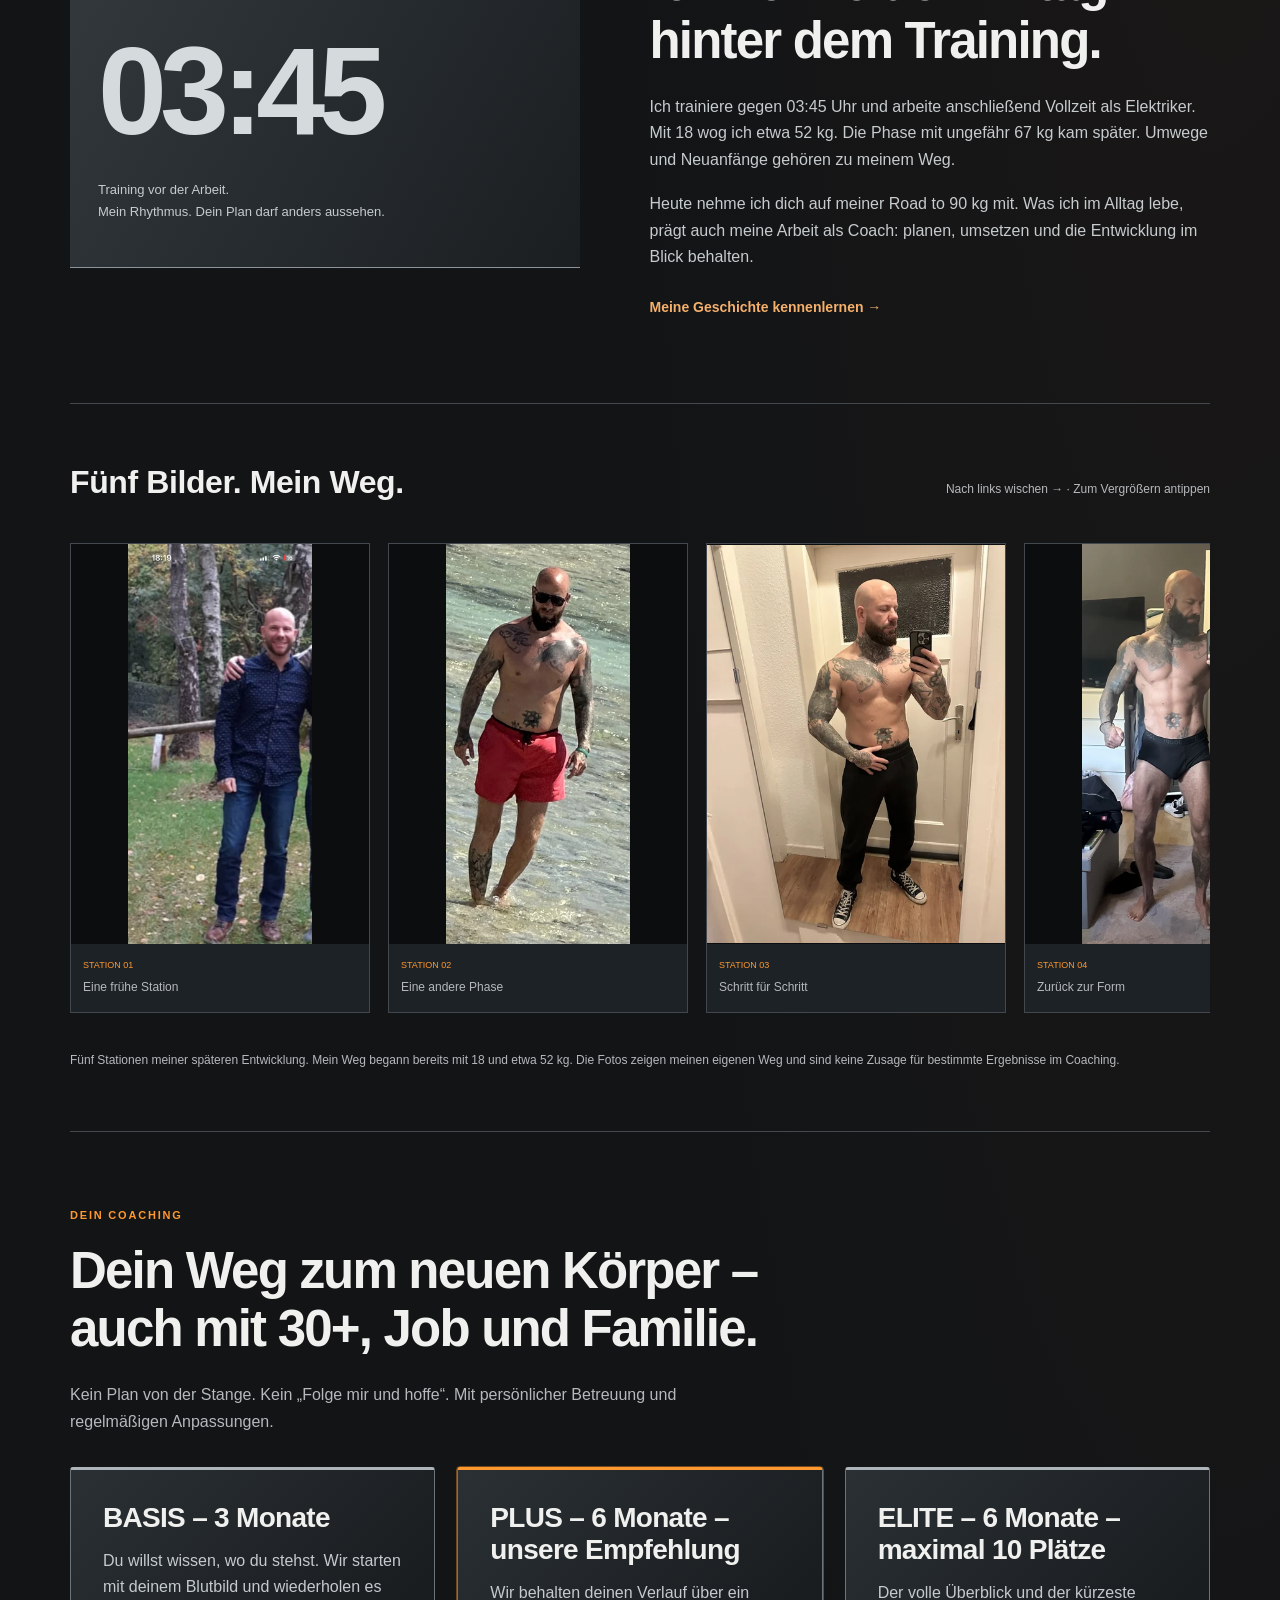
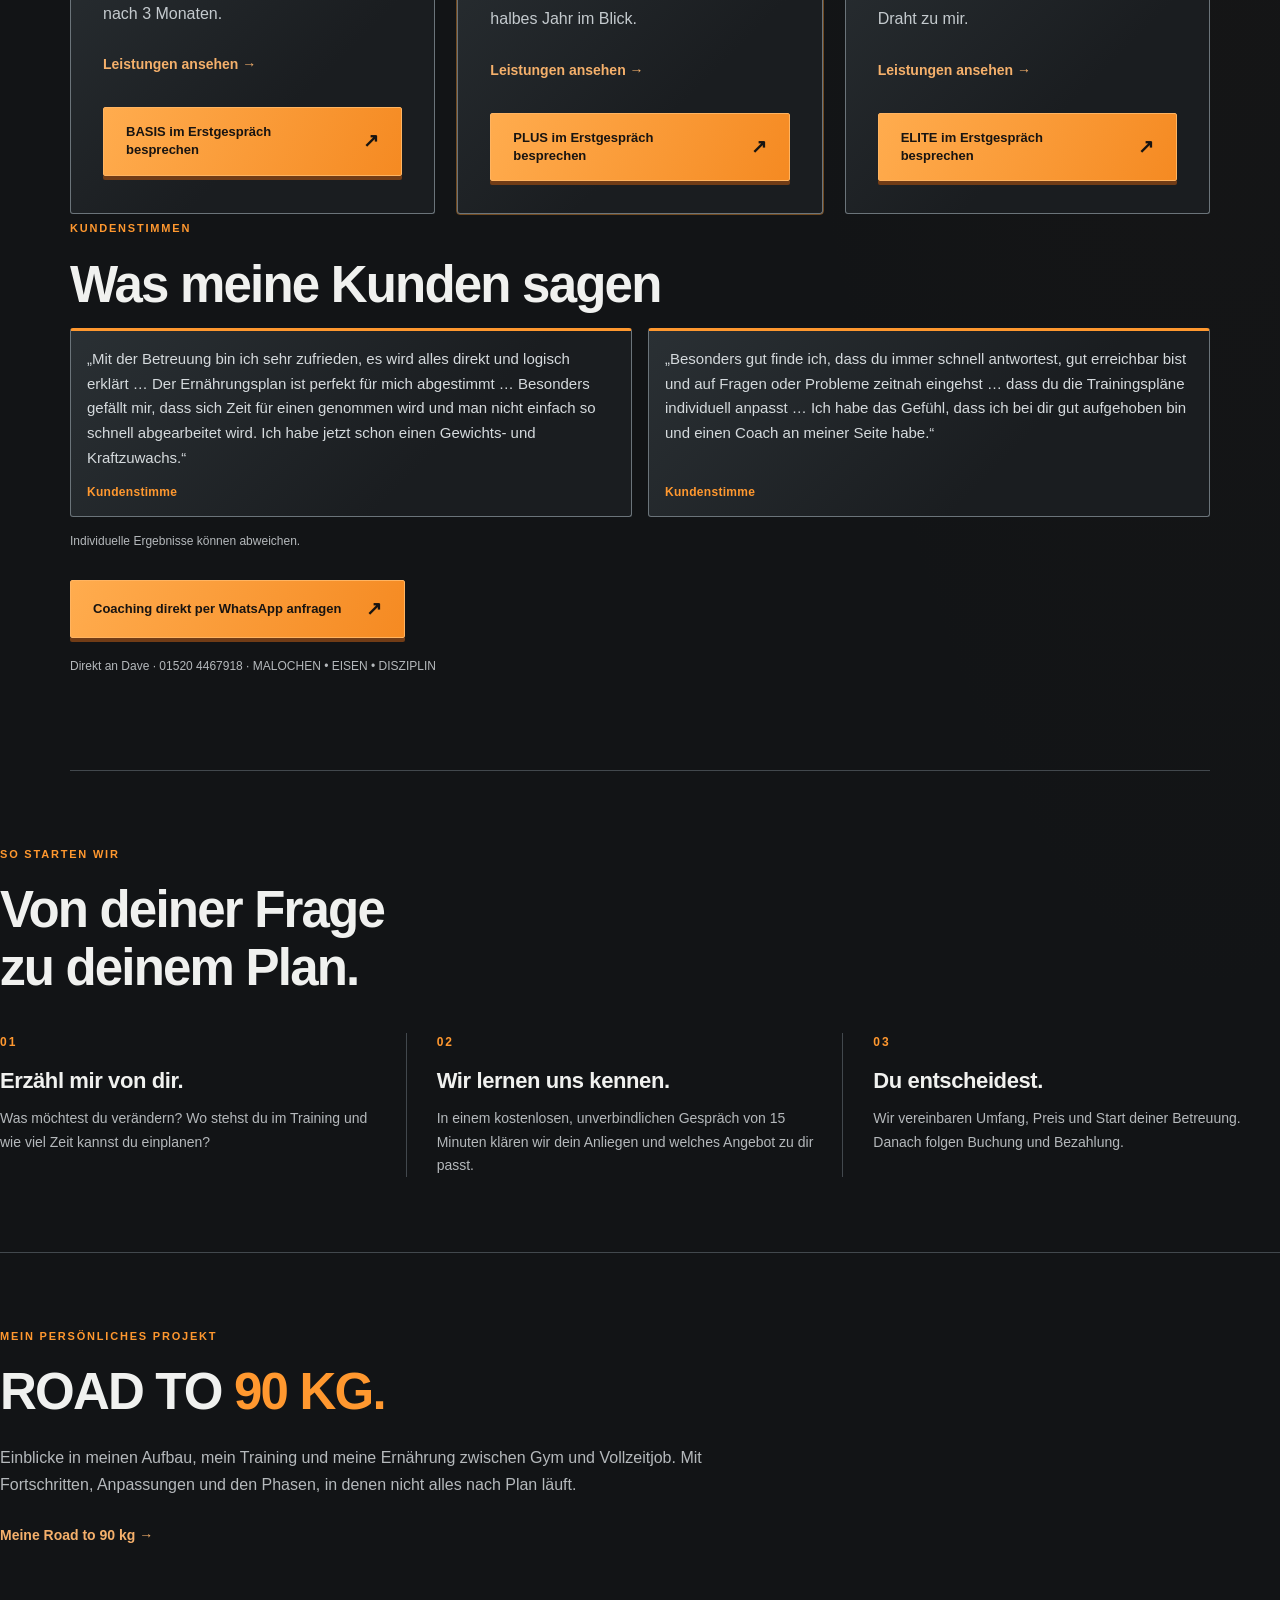
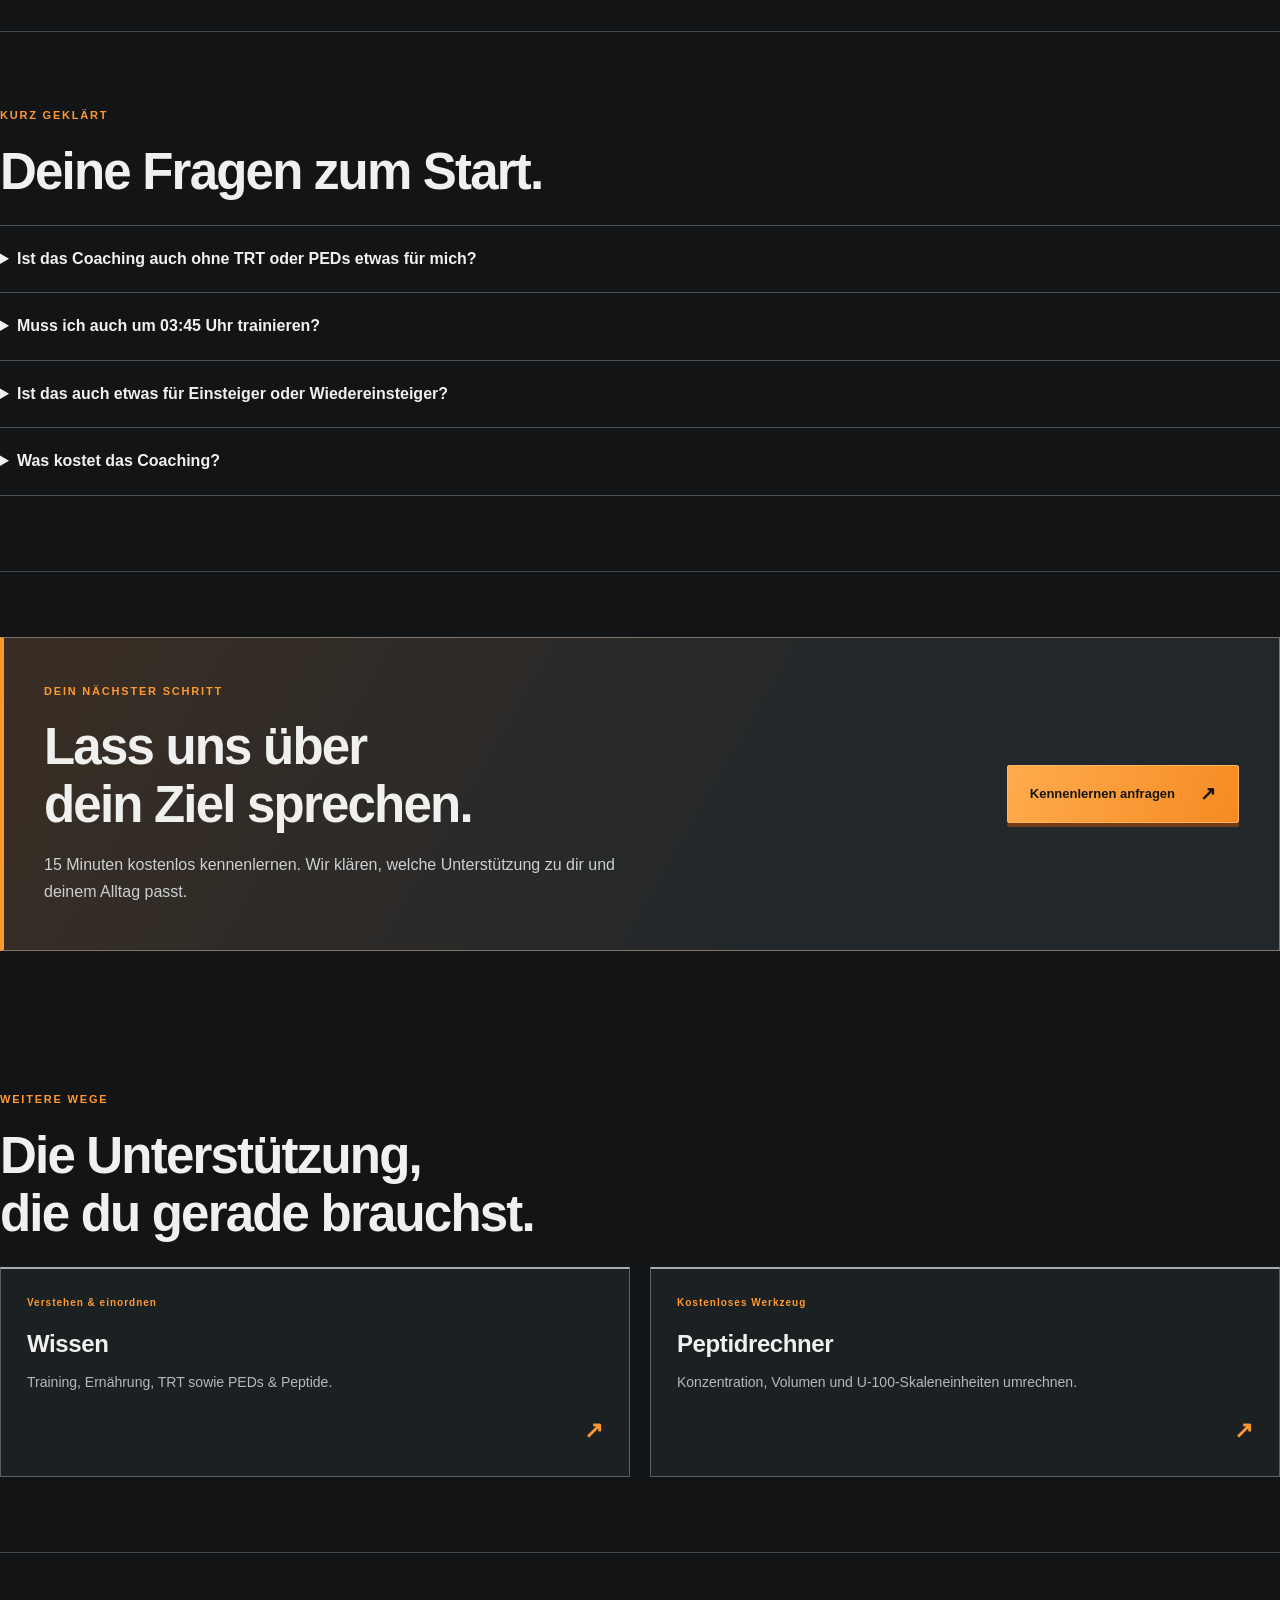
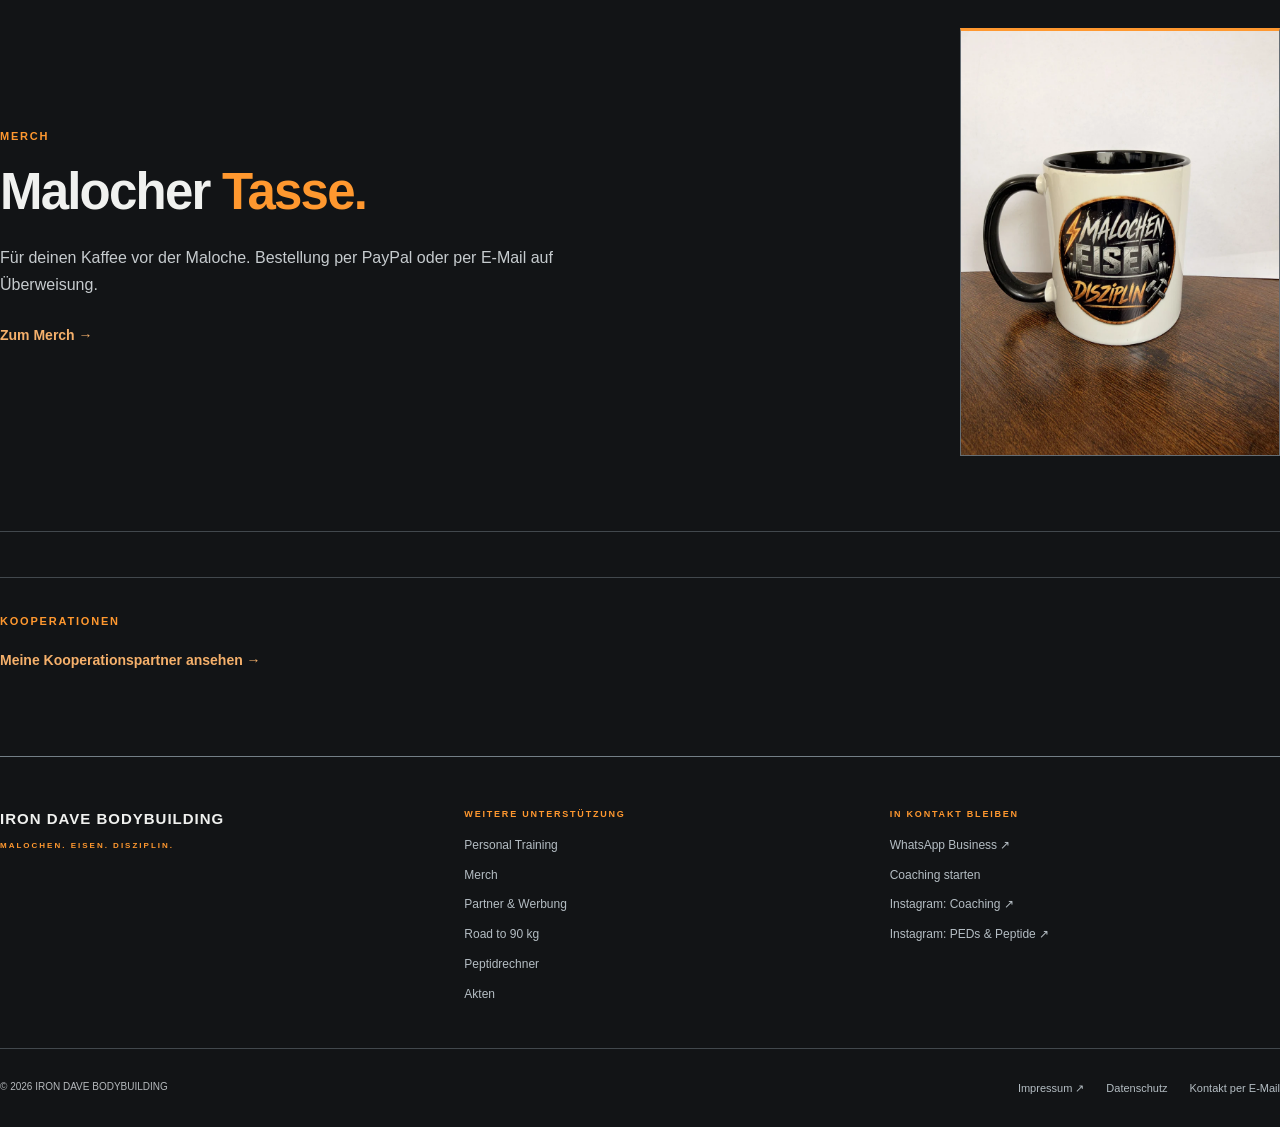
==== commit 8321828b: "Keep only the three coaching packages and in-person training. Remove the one-off offers and the weig" ====
--- a/index.html
+++ b/index.html
@@ -1,8 +1,8 @@
 <!doctype html>
-<html lang="de"><head><meta charset="utf-8"><meta name="viewport" content="width=device-width, initial-scale=1"><meta name="theme-color" content="#121416"><title>Online-Coaching für Männer 30+ – mit oder ohne TRT | IRON DAVE</title><meta name="description" content="Muskelaufbau und Fettverlust trotz Vollzeitjob. Online-Coaching für Männer ab 30 – mit oder ohne TRT. Lerne Dave kostenlos kennen."><link rel="canonical" href="https://www.irondavebodybuilding.de/"><meta property="og:type" content="website"><meta property="og:locale" content="de_DE"><meta property="og:site_name" content="IRON DAVE COACHING"><meta property="og:title" content="Online-Coaching für Männer 30+ – mit oder ohne TRT | IRON DAVE"><meta property="og:description" content="Muskelaufbau und Fettverlust trotz Vollzeitjob. Online-Coaching für Männer ab 30 – mit oder ohne TRT. Lerne Dave kostenlos kennen."><meta property="og:url" content="https://www.irondavebodybuilding.de/"><meta property="og:image" content="https://www.irondavebodybuilding.de/assets/img/og-image.jpg"><meta property="og:image:width" content="1200"><meta property="og:image:height" content="630"><meta property="og:image:alt" content="IRON DAVE COACHING – Online-Coaching für Männer 30+"><meta name="twitter:card" content="summary_large_image"><link rel="icon" href="favicon.ico" sizes="any"><link rel="icon" href="assets/img/favicon-32.png" type="image/png" sizes="32x32"><link rel="apple-touch-icon" href="assets/img/apple-touch-icon.png"><link rel="manifest" href="site.webmanifest"><link rel="stylesheet" href="assets/css/site.css"><script src="assets/js/navigation.js" defer></script><script src="assets/js/promo.js" defer></script><script type="application/ld+json">{"@context":"https://schema.org","@type":"ProfessionalService","name":"IRON DAVE COACHING","url":"https://www.irondavebodybuilding.de/","logo":"https://www.irondavebodybuilding.de/assets/img/logo.jpg","image":"https://www.irondavebodybuilding.de/assets/img/og-image.jpg","description":"Online-Coaching für Männer 30+ – mit oder ohne TRT. Muskelaufbau und Fettverlust trotz Vollzeitjob.","email":"iron.dave.bodybuilding@gmail.com","founder":{"@type":"Person","name":"Dave Wentzkowski"},"areaServed":"DE","availableLanguage":"de","sameAs":["https://www.instagram.com/iron_dave_bodybuilding_coach/","https://www.instagram.com/iron_dave_bodybuilding/"]}</script></head><body><a class="skip" href="#inhalt">Zum Inhalt</a><header class="site-header"><div class="header-inner"><a class="brand" href="index.html" aria-label="IRON DAVE COACHING – Startseite"><img src="assets/img/logo-128.webp" width="64" height="64" alt="Original-Logo IRON DAVE COACHING"><span>IRON DAVE COACHING<small>MALOCHEN. EISEN. DISZIPLIN.</small></span></a><button class="menu-toggle" type="button" aria-expanded="false" aria-controls="main-navigation">Menü <span aria-hidden="true">☰</span></button><nav class="nav" id="main-navigation" aria-label="Hauptnavigation"><a href="coaching.html">Coaching</a><a href="angebote.html">Angebote</a><a href="merch.html">Merch</a><a href="partner.html">Partner</a><a href="wissen.html">Wissen</a><a href="ueber-mich.html">Über mich</a><a class="nav-contact" href="kontakt.html#termin">Kostenlos kennenlernen <span aria-hidden="true">↗</span></a></nav></div></header><div class="wrap"><main id="inhalt"><section class="hero" aria-labelledby="title"><figure class="hero-photo hero-portrait"><img src="assets/img/dave-coaching-portrait.webp" width="800" height="800" alt="Iron Dave, Coach bei IRON DAVE COACHING" fetchpriority="high" decoding="async"></figure><div class="hero-introline"><p class="eyebrow">Online-Bodybuilding-Coaching · Männer 30+</p><h1 id="title">Vollzeitjob.<br>03:45 im Gym.<br><span>Dein Ziel im Blick.</span></h1></div><div class="hero-copy"><p class="hero-target">Online-Coaching für Männer 30+<br>mit oder ohne TRT.</p><p class="intro">Ich bin Dave – Bodybuilder und Vollzeit-Elektriker. Ich helfe dir, Muskeln aufzubauen und Körperfett zu reduzieren: mit einem Plan für Training und Ernährung, der zu deinem Job und deinem Alltag passt.</p><div class="actions"><a class="cta" href="kontakt.html#termin">Kostenlos kennenlernen<span aria-hidden="true">↗</span></a><a class="cta secondary" href="coaching.html">Coaching-Pakete ansehen<span aria-hidden="true">↗</span></a></div><p class="micro">15 Minuten · kostenlos &amp; unverbindlich</p><p class="hero-rhythm">03:45 Uhr ist meine Trainingszeit. Dein Plan passt zu deinen Zeiten.</p></div></section>
+<html lang="de"><head><meta charset="utf-8"><meta name="viewport" content="width=device-width, initial-scale=1"><meta name="theme-color" content="#121416"><title>Online-Coaching für Männer 30+ – mit oder ohne TRT | IRON DAVE</title><meta name="description" content="Muskelaufbau und Fettverlust trotz Vollzeitjob. Online-Coaching für Männer ab 30 – mit oder ohne TRT. Lerne Dave kostenlos kennen."><link rel="canonical" href="https://www.irondavebodybuilding.de/"><meta property="og:type" content="website"><meta property="og:locale" content="de_DE"><meta property="og:site_name" content="IRON DAVE BODYBUILDING"><meta property="og:title" content="Online-Coaching für Männer 30+ – mit oder ohne TRT | IRON DAVE"><meta property="og:description" content="Muskelaufbau und Fettverlust trotz Vollzeitjob. Online-Coaching für Männer ab 30 – mit oder ohne TRT. Lerne Dave kostenlos kennen."><meta property="og:url" content="https://www.irondavebodybuilding.de/"><meta property="og:image" content="https://www.irondavebodybuilding.de/assets/img/og-image.jpg"><meta property="og:image:width" content="1200"><meta property="og:image:height" content="630"><meta property="og:image:alt" content="IRON DAVE BODYBUILDING – Online-Coaching für Männer 30+"><meta name="twitter:card" content="summary_large_image"><link rel="icon" href="favicon.ico" sizes="any"><link rel="icon" href="assets/img/favicon-32.png" type="image/png" sizes="32x32"><link rel="apple-touch-icon" href="assets/img/apple-touch-icon.png"><link rel="manifest" href="site.webmanifest"><link rel="stylesheet" href="assets/css/site.css"><script src="assets/js/navigation.js" defer></script><script src="assets/js/promo.js" defer></script><script type="application/ld+json">{"@context":"https://schema.org","@type":"ProfessionalService","name":"IRON DAVE BODYBUILDING","url":"https://www.irondavebodybuilding.de/","logo":"https://www.irondavebodybuilding.de/assets/img/logo.jpg","image":"https://www.irondavebodybuilding.de/assets/img/og-image.jpg","description":"Online-Coaching für Männer 30+ – mit oder ohne TRT. Muskelaufbau und Fettverlust trotz Vollzeitjob.","email":"iron.dave.bodybuilding@gmail.com","founder":{"@type":"Person","name":"David Wentzkowski"},"areaServed":"DE","availableLanguage":"de","sameAs":["https://www.instagram.com/iron_dave_bodybuilding_coach/","https://www.instagram.com/iron_dave_bodybuilding/"]}</script></head><body><a class="skip" href="#inhalt">Zum Inhalt</a><header class="site-header"><div class="header-inner"><a class="brand" href="index.html" aria-label="IRON DAVE BODYBUILDING – Startseite"><img src="assets/img/logo-128.webp" width="64" height="64" alt="Original-Logo IRON DAVE BODYBUILDING"><span>IRON DAVE BODYBUILDING<small>MALOCHEN. EISEN. DISZIPLIN.</small></span></a><button class="menu-toggle" type="button" aria-expanded="false" aria-controls="main-navigation">Menü <span aria-hidden="true">☰</span></button><nav class="nav" id="main-navigation" aria-label="Hauptnavigation"><a href="coaching.html">Coaching</a><a href="angebote.html">Personal Training</a><a href="merch.html">Merch</a><a href="partner.html">Partner</a><a href="wissen.html">Wissen</a><a href="ueber-mich.html">Über mich</a><a class="nav-contact" href="kontakt.html#termin">Kostenlos kennenlernen <span aria-hidden="true">↗</span></a></nav></div></header><div class="wrap"><main id="inhalt"><section class="hero" aria-labelledby="title"><figure class="hero-photo hero-portrait"><img src="assets/img/dave-coaching-portrait.webp" width="800" height="800" alt="Iron Dave, Coach bei IRON DAVE BODYBUILDING" fetchpriority="high" decoding="async"></figure><div class="hero-introline"><p class="eyebrow">Online-Bodybuilding-Coaching · Männer 30+</p><h1 id="title">Vollzeitjob.<br>03:45 im Gym.<br><span>Dein Ziel im Blick.</span></h1></div><div class="hero-copy"><p class="hero-target">Online-Coaching für Männer 30+<br>mit oder ohne TRT.</p><p class="intro">Ich bin Dave – Bodybuilder und Vollzeit-Elektriker. Ich helfe dir, Muskeln aufzubauen und Körperfett zu reduzieren: mit einem Plan für Training und Ernährung, der zu deinem Job und deinem Alltag passt.</p><div class="actions"><a class="cta" href="kontakt.html#termin">Kostenlos kennenlernen<span aria-hidden="true">↗</span></a><a class="cta secondary" href="coaching.html">Coaching-Pakete ansehen<span aria-hidden="true">↗</span></a></div><p class="micro">15 Minuten · kostenlos &amp; unverbindlich</p><p class="hero-rhythm">03:45 Uhr ist meine Trainingszeit. Dein Plan passt zu deinen Zeiten.</p></div></section>
 <div class="fact-strip" aria-label="Mein Ansatz"><p><strong>Individuell geplant.</strong><span>Training &amp; Ernährung</span></p><p><strong>Im Alltag umgesetzt.</strong><span>Beruf &amp; Training verbinden</span></p><p><strong>Regelmäßig überprüft.</strong><span>Entwicklung &amp; Anpassung</span></p></div>
 <section class="section split"><div class="section-heading"><p class="eyebrow">Für wen ich da bin</p><h2>Du trainierst.<br>Dein Plan soll<br>zu dir passen.</h2></div><div class="prose"><p>Du willst Muskeln aufbauen oder Körperfett reduzieren, aber dir fehlt eine klare Linie? Vielleicht trainierst du schon länger und kommst kaum voran. Vielleicht passen deine Mahlzeiten und dein Training noch nicht zu deinem Job.</p><p>Mein Coaching richtet sich an Männer ab 30 – mit oder ohne TRT. Für die Zusammenarbeit zählen dein Ziel, dein Ausgangspunkt und die Möglichkeiten, die du regelmäßig nutzen kannst.</p><p>Ob meine Betreuung zu dir passt, besprechen wir persönlich.</p><a class="text-link" href="coaching.html">So funktioniert mein Coaching →</a></div></section>
 <section class="section personal-teaser" id="ueber-mich"><div class="personal-time"><span>03:45</span><p>Training vor der Arbeit.<br>Mein Rhythmus. Dein Plan darf anders aussehen.</p></div><div><p class="eyebrow">Malochen. Eisen. Disziplin.</p><h2>Ich kenne den Alltag<br>hinter dem Training.</h2><p>Ich trainiere gegen 03:45 Uhr und arbeite anschließend Vollzeit als Elektriker. Mit 18 wog ich etwa 52 kg. Die Phase mit ungefähr 67 kg kam später. Umwege und Neuanfänge gehören zu meinem Weg.</p><p>Heute nehme ich dich auf meiner Road to 90 kg mit. Was ich im Alltag lebe, prägt auch meine Arbeit als Coach: planen, umsetzen und die Entwicklung im Blick behalten.</p><a class="text-link" href="ueber-mich.html">Meine Geschichte kennenlernen →</a></div></section><section id="mein-weg" class="journey" aria-label="Mein Weg in fünf Originalbildern"><div class="journey-head"><h3>Fünf Bilder. Mein Weg.</h3><p>Nach links wischen → · Zum Vergrößern antippen</p></div><div class="journey-grid" tabindex="0" role="region" aria-label="Entwicklung: fünf Fotos, horizontal wischen oder Pfeiltasten nutzen"><figure><a href="assets/img/mein-weg-1.jpg" target="_blank" rel="noopener" aria-label="Bild 1 vergrößern: Dave in früheren Jahren im Freien"><img width="591" height="1280" srcset="assets/img/mein-weg-1-480.webp 295w, assets/img/mein-weg-1.webp 591w" sizes="(max-width: 650px) 85vw, 480px" src="assets/img/mein-weg-1.webp" alt="Dave in früheren Jahren im Freien" loading="lazy"></a><figcaption><span>STATION 01</span>Eine frühe Station</figcaption></figure><figure><a href="assets/img/mein-weg-2.jpg" target="_blank" rel="noopener" aria-label="Bild 2 vergrößern: Dave am Strand in einer späteren Phase"><img width="591" height="1280" srcset="assets/img/mein-weg-2-480.webp 295w, assets/img/mein-weg-2.webp 591w" sizes="(max-width: 650px) 85vw, 480px" src="assets/img/mein-weg-2.webp" alt="Dave am Strand in einer späteren Phase" loading="lazy"></a><figcaption><span>STATION 02</span>Eine andere Phase</figcaption></figure><figure><a href="assets/img/mein-weg-3.jpg" target="_blank" rel="noopener" aria-label="Bild 3 vergrößern: Dave bei einem Formfoto vor dem Spiegel"><img width="960" height="1280" srcset="assets/img/mein-weg-3-480.webp 480w, assets/img/mein-weg-3.webp 960w" sizes="(max-width: 650px) 85vw, 480px" src="assets/img/mein-weg-3.webp" alt="Dave bei einem Formfoto vor dem Spiegel" loading="lazy"></a><figcaption><span>STATION 03</span>Schritt für Schritt</figcaption></figure><figure><a href="assets/img/mein-weg-4.jpg" target="_blank" rel="noopener" aria-label="Bild 4 vergrößern: Weiteres Formfoto von Dave vor dem Spiegel"><img width="592" height="1280" srcset="assets/img/mein-weg-4-480.webp 296w, assets/img/mein-weg-4.webp 592w" sizes="(max-width: 650px) 85vw, 480px" src="assets/img/mein-weg-4.webp" alt="Weiteres Formfoto von Dave vor dem Spiegel" loading="lazy"></a><figcaption><span>STATION 04</span>Zurück zur Form</figcaption></figure><figure><a href="assets/img/mein-weg-5.jpg" target="_blank" rel="noopener" aria-label="Bild 5 vergrößern: Dave beim Posing vor einem dunklen Hintergrund"><img width="960" height="1280" srcset="assets/img/mein-weg-5-480.webp 480w, assets/img/mein-weg-5.webp 960w" sizes="(max-width: 650px) 85vw, 480px" src="assets/img/mein-weg-5.webp" alt="Dave beim Posing vor einem dunklen Hintergrund" loading="lazy"></a><figcaption><span>STATION 05</span>Mein weiterer Weg</figcaption></figure></div><p class="journey-note">Fünf Stationen meiner späteren Entwicklung. Mein Weg begann bereits mit 18 und etwa 52 kg. Die Fotos zeigen meinen eigenen Weg und sind keine Zusage für bestimmte Ergebnisse im Coaching.</p></section>
 <section class="section" id="coaching"><div class="section-heading"><p class="eyebrow">Dein Coaching</p><h2>Dein Weg zum neuen Körper –<br>auch mit 30+, Job und Familie.</h2><p>Kein Plan von der Stange. Kein „Folge mir und hoffe“. Mit persönlicher Betreuung und regelmäßigen Anpassungen.</p></div><div class="plan-preview-grid coaching-preview"><article class="plan-preview"><h3>BASIS – 3 Monate</h3><p>Du willst wissen, wo du stehst. Wir starten mit deinem Blutbild und wiederholen es nach 3 Monaten.</p><a class="text-link" href="coaching.html#programme">Leistungen ansehen →</a><a class="cta plan-cta" href="https://wa.me/4915204467918?text=Hallo%20Dave%2C%20ich%20interessiere%20mich%20f%C3%BCr%20dein%20BASIS-Coaching%20und%20m%C3%B6chte%20ein%20kostenloses%20Erstgespr%C3%A4ch%20vereinbaren." target="_blank" rel="noopener noreferrer"><span>BASIS im Erstgespräch besprechen</span><span aria-hidden="true">↗</span></a></article><article class="plan-preview featured"><h3>PLUS – 6 Monate – unsere Empfehlung</h3><p>Wir behalten deinen Verlauf über ein halbes Jahr im Blick.</p><a class="text-link" href="coaching.html#programme">Leistungen ansehen →</a><a class="cta plan-cta" href="https://wa.me/4915204467918?text=Hallo%20Dave%2C%20ich%20interessiere%20mich%20f%C3%BCr%20dein%20PLUS-Coaching%20und%20m%C3%B6chte%20ein%20kostenloses%20Erstgespr%C3%A4ch%20vereinbaren." target="_blank" rel="noopener noreferrer"><span>PLUS im Erstgespräch besprechen</span><span aria-hidden="true">↗</span></a></article><article class="plan-preview"><h3>ELITE – 6 Monate – maximal 10 Plätze</h3><p>Der volle Überblick und der kürzeste Draht zu mir.</p><a class="text-link" href="coaching.html#programme">Leistungen ansehen →</a><a class="cta plan-cta" href="https://wa.me/4915204467918?text=Hallo%20Dave%2C%20ich%20interessiere%20mich%20f%C3%BCr%20dein%20ELITE-Coaching%20und%20m%C3%B6chte%20ein%20kostenloses%20Erstgespr%C3%A4ch%20vereinbaren." target="_blank" rel="noopener noreferrer"><span>ELITE im Erstgespräch besprechen</span><span aria-hidden="true">↗</span></a></article></div><div class="voices voices-compact"><div class="voices-head"><div><p class="eyebrow">Kundenstimmen</p><h2>Was meine Kunden sagen</h2></div></div><div class="voice-grid"><blockquote class="voice"><p>„Mit der Betreuung bin ich sehr zufrieden, es wird alles direkt und logisch erklärt … Der Ernährungsplan ist perfekt für mich abgestimmt … Besonders gefällt mir, dass sich Zeit für einen genommen wird und man nicht einfach so schnell abgearbeitet wird. Ich habe jetzt schon einen Gewichts- und Kraftzuwachs.“</p><footer>Kundenstimme</footer></blockquote><blockquote class="voice"><p>„Besonders gut finde ich, dass du immer schnell antwortest, gut erreichbar bist und auf Fragen oder Probleme zeitnah eingehst … dass du die Trainingspläne individuell anpasst … Ich habe das Gefühl, dass ich bei dir gut aufgehoben bin und einen Coach an meiner Seite habe.“</p><footer>Kundenstimme</footer></blockquote></div><p class="micro">Individuelle Ergebnisse können abweichen.</p></div><div class="section-action"><a class="cta" href="https://wa.me/4915204467918?text=Hallo%20Dave%2C%20ich%20interessiere%20mich%20f%C3%BCr%20dein%20Coaching%20und%20m%C3%B6chte%20ein%20kostenloses%20Erstgespr%C3%A4ch%20vereinbaren." target="_blank" rel="noopener noreferrer">Coaching direkt per WhatsApp anfragen <span aria-hidden="true">↗</span></a></div><p class="micro">Direkt an Dave · 01520 4467918 · MALOCHEN • EISEN • DISZIPLIN</p></div></section><section class="section" id="ablauf"><div class="section-heading"><p class="eyebrow">So starten wir</p><h2>Von deiner Frage<br>zu deinem Plan.</h2></div><ol class="steps"><li><span>01</span><h3>Erzähl mir von dir.</h3><p>Was möchtest du verändern? Wo stehst du im Training und wie viel Zeit kannst du einplanen?</p></li><li><span>02</span><h3>Wir lernen uns kennen.</h3><p>In einem kostenlosen, unverbindlichen Gespräch von 15 Minuten klären wir dein Anliegen und welches Angebot zu dir passt.</p></li><li><span>03</span><h3>Du entscheidest.</h3><p>Wir vereinbaren Umfang, Preis und Start deiner Betreuung. Danach folgen Buchung und Bezahlung.</p></li></ol></section>
 <section class="section road-teaser road-teaser-text"><div><p class="eyebrow">Mein persönliches Projekt</p><h2>ROAD TO <span>90 KG.</span></h2><p>Einblicke in meinen Aufbau, mein Training und meine Ernährung zwischen Gym und Vollzeitjob. Mit Fortschritten, Anpassungen und den Phasen, in denen nicht alles nach Plan läuft.</p><a class="text-link" href="road-to-90kg.html">Meine Road to 90 kg →</a></div></section><section class="section faq" id="faq" aria-labelledby="faq-title"><p class="eyebrow">Kurz geklärt</p><h2 id="faq-title">Deine Fragen zum Start.</h2><details><summary>Ist das Coaching auch ohne TRT oder PEDs etwas für mich?</summary><p>Ja. Mein Coaching ist für Männer ab 30 mit oder ohne TRT geeignet. Auch wenn du keine Hormone oder Peptide nutzt, bist du bei mir richtig. Training, Ernährung und Fortschrittskontrolle bilden die Grundlage. Die vereinbarte Aufklärung zu PEDs &amp; Peptiden bleibt Teil des entsprechenden Angebots. Medizinische Diagnosen und Behandlungsentscheidungen gehören in ärztliche Betreuung.</p></details><details><summary>Muss ich auch um 03:45 Uhr trainieren?</summary><p>Nein. Das ist mein persönlicher Rhythmus. Deine Trainingszeiten richten sich nach deinem Alltag – morgens, nach Feierabend oder am Wochenende.</p></details><details><summary>Ist das auch etwas für Einsteiger oder Wiedereinsteiger?</summary><p>Eine Anfrage ist auch ohne langjährige Trainingserfahrung willkommen. Erzähl mir, wo du stehst. Im Kennenlernen klären wir, ob meine Betreuung zu deinem Vorhaben passt.</p></details><details><summary>Was kostet das Coaching?</summary><p>Preise und Laufzeiten besprechen wir im kostenlosen Erstgespräch. BASIS – 3 Monate. PLUS – 6 Monate – unsere Empfehlung. ELITE – 6 Monate – maximal 10 Plätze. <a href="coaching.html#programme">Pakete ansehen</a>.</p></details></section><section class="contact-band"><div><p class="eyebrow">Dein nächster Schritt</p><h2>Lass uns über<br>dein Ziel sprechen.</h2><p>15 Minuten kostenlos kennenlernen. Wir klären, welche Unterstützung zu dir und deinem Alltag passt.</p></div><a class="cta" href="kontakt.html#termin">Kennenlernen anfragen<span aria-hidden="true">↗</span></a></section>
-<section class="section" id="links"><p class="eyebrow">Weitere Wege</p><h2>Die Unterstützung,<br>die du gerade brauchst.</h2><div class="resource-grid"><a class="resource-card" href="angebote.html"><span>Einmalig · ohne Coaching-Abo</span><h3>Einzelangebote</h3><p>Gespräche ab 29 €, individuelle Pläne und Blutwertebesprechung.</p><b aria-hidden="true">↗</b></a><a class="resource-card" href="wissen.html"><span>Verstehen &amp; einordnen</span><h3>Wissen</h3><p>Training, Ernährung, TRT sowie PEDs &amp; Peptide.</p><b aria-hidden="true">↗</b></a><a class="resource-card" href="rechner.html"><span>Kostenloses Werkzeug</span><h3>Peptidrechner</h3><p>Konzentration, Volumen und U-100-Skaleneinheiten umrechnen.</p><b aria-hidden="true">↗</b></a></div></section><section class="support-band" id="begleitung" aria-labelledby="home-support-title"><div><p class="eyebrow">Vier Wochen · Persönlich erreichbar</p><h2 id="home-support-title">Abnehm-Spritze.<br>Begleitung im Alltag.</h2><p>Du nutzt eine Abnehm-Spritze unter ärztlicher Begleitung und möchtest Unterstützung bei Fragen zu Ernährung, Bewegung und deinem Alltag? Hier ist Raum für deine Fragen.</p><ul><li>Alltagstaugliche Ernährung, Essen und Trinken bei wenig Appetit</li><li>Bewegung und Training mit Blick auf den Muskelerhalt</li><li>Fragen für das Gespräch mit deinem behandelnden Arzt vorbereiten</li></ul></div><div><p class="price">49 €</p><p class="terms">Einmalig für vier Wochen · keine automatische Verlängerung</p><ul><li>30 Minuten Startgespräch; Fragen vorab möglich</li><li>Rückfragen per WhatsApp während der vier Wochen</li><li>Persönliche Antwort innerhalb von 48 Stunden</li></ul><a class="cta" href="https://wa.me/4915204467918?text=Hallo%20Dave%2C%20ich%20interessiere%20mich%20f%C3%BCr%3A%20Abnehm-Spritzen-Begleitung%20%E2%80%93%20Anfrage.%20K%C3%B6nnen%20wir%20die%20n%C3%A4chsten%20Schritte%20besprechen%3F" target="_blank" rel="noopener noreferrer">Begleitung unverbindlich anfragen ↗</a><p class="note">Individuelle Trainings- und Ernährungspläne sind separat erhältlich. Medikamentenauswahl, Dosierung und medizinische Beschwerden gehören zum behandelnden Arzt. Kein medizinischer Notfallkontakt.</p></div></section><section class="section merch-teaser" id="merch" aria-labelledby="merch-title"><div><p class="eyebrow">Merch</p><h2 id="merch-title">Malocher <span>Tasse.</span></h2><p>Für deinen Kaffee vor der Maloche. Bestellung per PayPal oder per E-Mail auf Überweisung.</p><a class="text-link" href="merch.html">Zum Merch →</a></div><a class="merch-teaser-img" href="merch.html" tabindex="-1" aria-hidden="true"><picture><source srcset="assets/img/malocher-tasse.webp" type="image/webp"><img src="assets/img/malocher-tasse.jpg" width="900" height="1200" alt="" loading="lazy"></picture></a></section><section class="partner-reference" id="partner"><p class="eyebrow">Kooperationen</p><a class="text-link" href="partner.html">Meine Kooperationspartner ansehen →</a></section></main><footer class="site-footer"><div class="footer-top"><a class="footer-brand" href="index.html">IRON DAVE COACHING<small>MALOCHEN. EISEN. DISZIPLIN.</small></a><div><p class="eyebrow">Weitere Unterstützung</p><nav aria-label="Weitere Angebote"><a href="angebote.html">Alle Einzelangebote</a><a href="angebote.html#abnehm-begleitung">Abnehm-Begleitung</a><a href="merch.html">Merch</a><a href="partner.html">Partner &amp; Werbung</a><a href="road-to-90kg.html">Road to 90 kg</a><a href="rechner.html">Peptidrechner</a><a href="akten.html">Akten</a></nav></div><div><p class="eyebrow">In Kontakt bleiben</p><nav aria-label="Kontakt und Instagram"><a href="https://wa.me/4915204467918?text=Hallo%20Dave%2C%20ich%20m%C3%B6chte%20dich%20kostenlos%20kennenlernen.%20Mein%20Ziel%20ist%3A%20%E2%80%A6%20Meine%20Trainingserfahrung%3A%20%E2%80%A6%20Zeit%20f%C3%BCr%20Training%20pro%20Woche%3A%20%E2%80%A6" target="_blank" rel="noopener noreferrer">WhatsApp Business ↗</a><a href="kontakt.html">Coaching starten</a><a href="https://www.instagram.com/iron_dave_bodybuilding_coach/" target="_blank" rel="noopener noreferrer">Instagram: Coaching ↗</a><a href="https://www.instagram.com/iron_dave_bodybuilding/" target="_blank" rel="noopener noreferrer">Instagram: PEDs &amp; Peptide ↗</a></nav></div></div><div class="footer-bottom"><span>© 2026 IRON DAVE COACHING</span><nav aria-label="Rechtliche Informationen"><a href="https://mein.online-impressum.de/iron-dave-bodybuilding/#impressum" target="_blank" rel="noopener noreferrer">Impressum ↗</a><a href="datenschutz.html">Datenschutz</a><a href="mailto:iron.dave.bodybuilding@gmail.com">Kontakt per E-Mail</a></nav></div></footer></div><a class="mobile-cta" href="kontakt.html#termin">Kostenlos kennenlernen <span aria-hidden="true">↗</span></a></body></html>+<section class="section" id="links"><p class="eyebrow">Weitere Wege</p><h2>Die Unterstützung,<br>die du gerade brauchst.</h2><div class="resource-grid"><a class="resource-card" href="wissen.html"><span>Verstehen &amp; einordnen</span><h3>Wissen</h3><p>Training, Ernährung, TRT sowie PEDs &amp; Peptide.</p><b aria-hidden="true">↗</b></a><a class="resource-card" href="rechner.html"><span>Kostenloses Werkzeug</span><h3>Peptidrechner</h3><p>Konzentration, Volumen und U-100-Skaleneinheiten umrechnen.</p><b aria-hidden="true">↗</b></a></div></section><section class="section merch-teaser" id="merch" aria-labelledby="merch-title"><div><p class="eyebrow">Merch</p><h2 id="merch-title">Malocher <span>Tasse.</span></h2><p>Für deinen Kaffee vor der Maloche. Bestellung per PayPal oder per E-Mail auf Überweisung.</p><a class="text-link" href="merch.html">Zum Merch →</a></div><a class="merch-teaser-img" href="merch.html" tabindex="-1" aria-hidden="true"><picture><source srcset="assets/img/malocher-tasse.webp" type="image/webp"><img src="assets/img/malocher-tasse.jpg" width="900" height="1200" alt="" loading="lazy"></picture></a></section><section class="partner-reference" id="partner"><p class="eyebrow">Kooperationen</p><a class="text-link" href="partner.html">Meine Kooperationspartner ansehen →</a></section></main><footer class="site-footer"><div class="footer-top"><a class="footer-brand" href="index.html">IRON DAVE BODYBUILDING<small>MALOCHEN. EISEN. DISZIPLIN.</small></a><div><p class="eyebrow">Weitere Unterstützung</p><nav aria-label="Weitere Angebote"><a href="angebote.html">Personal Training</a><a href="merch.html">Merch</a><a href="partner.html">Partner &amp; Werbung</a><a href="road-to-90kg.html">Road to 90 kg</a><a href="rechner.html">Peptidrechner</a><a href="akten.html">Akten</a></nav></div><div><p class="eyebrow">In Kontakt bleiben</p><nav aria-label="Kontakt und Instagram"><a href="https://wa.me/4915204467918?text=Hallo%20Dave%2C%20ich%20m%C3%B6chte%20dich%20kostenlos%20kennenlernen.%20Mein%20Ziel%20ist%3A%20%E2%80%A6%20Meine%20Trainingserfahrung%3A%20%E2%80%A6%20Zeit%20f%C3%BCr%20Training%20pro%20Woche%3A%20%E2%80%A6" target="_blank" rel="noopener noreferrer">WhatsApp Business ↗</a><a href="kontakt.html">Coaching starten</a><a href="https://www.instagram.com/iron_dave_bodybuilding_coach/" target="_blank" rel="noopener noreferrer">Instagram: Coaching ↗</a><a href="https://www.instagram.com/iron_dave_bodybuilding/" target="_blank" rel="noopener noreferrer">Instagram: PEDs &amp; Peptide ↗</a></nav></div></div><div class="footer-bottom"><span>© 2026 IRON DAVE BODYBUILDING</span><nav aria-label="Rechtliche Informationen"><a href="https://mein.online-impressum.de/iron-dave-bodybuilding/#impressum" target="_blank" rel="noopener noreferrer">Impressum ↗</a><a href="datenschutz.html">Datenschutz</a><a href="mailto:iron.dave.bodybuilding@gmail.com">Kontakt per E-Mail</a></nav></div></footer></div><a class="mobile-cta" href="kontakt.html#termin">Kostenlos kennenlernen <span aria-hidden="true">↗</span></a></body></html>
--- a/assets/css/site.css
+++ b/assets/css/site.css
@@ -1,5 +1,5 @@
 :root{--bg:#121416;--panel:#1b1e20;--muted:#b5b9bc;--text:#f0f1ef;--orange:#ff982f;--line:#42484d;--silver:#d5dadd;color-scheme:dark}
-*{box-sizing:border-box}html{scroll-behavior:smooth;scroll-padding-top:24px}body{margin:0;background:radial-gradient(ellipse at 95% 8%,#4b2e1929,transparent 37%),var(--bg);color:var(--text);font-family:Arial,Helvetica,sans-serif;font-size:16px;line-height:1.65}body::before{content:"";position:fixed;inset:0;background:url('../img/industrial-texture.svg') repeat;opacity:.11;pointer-events:none;z-index:-1}a{color:inherit;text-underline-offset:4px}a:hover{color:var(--orange)}img{max-width:100%;height:auto}button,input,select{font:inherit}button,a,input,select,summary{-webkit-tap-highlight-color:#ff982f33}a:focus-visible,button:focus-visible,input:focus-visible,select:focus-visible,summary:focus-visible{outline:3px solid var(--orange);outline-offset:5px}button{cursor:pointer}p{margin:0 0 18px}h1,h2,h3{margin:0;color:var(--text);line-height:1.14}h1,h2{font-weight:850;letter-spacing:-1.8px}h1{font-size:clamp(44px,6.8vw,86px)}h2{font-size:clamp(32px,4.2vw,51px);margin-bottom:24px}h3{font-size:23px;letter-spacing:-.4px;margin-bottom:14px}h1>span,h2>span{color:var(--orange)}h1{color:var(--silver)}ul,ol{padding-left:22px}li{margin:9px 0}figure{margin:0}.wrap,.header-inner{max-width:1224px;margin:auto;padding:0 42px}.skip{position:fixed;left:12px;top:-80px;z-index:100;padding:12px 18px;background:var(--orange);color:#161616}.skip:focus{top:12px}.site-header{border-bottom:1px solid var(--line);background:#121416ed}.header-inner{min-height:114px;display:flex;align-items:center;justify-content:space-between;gap:22px}.brand{display:flex;align-items:center;gap:14px;text-decoration:none;flex-shrink:0}.brand img{width:64px;height:64px;object-fit:contain}.brand>span{font-size:13px;font-weight:800;letter-spacing:1px}.brand small{display:block;color:var(--orange);font-size:8px;letter-spacing:1.8px;margin-top:4px}.nav{display:flex;align-items:center;gap:23px}.nav>a{font-size:13px;font-weight:700;text-decoration:none;white-space:nowrap;padding:12px 0}.nav>a[aria-current=page]{color:var(--orange)}.nav .nav-contact{padding:12px 16px;border:1px solid #858d93;color:#fff;background:linear-gradient(125deg,#373d42,#202427)}.menu-toggle{display:none;background:#252a2e;color:#fff;border:1px solid #747c82;padding:11px 14px;min-height:46px}.eyebrow,.tag{display:block;color:var(--orange);font-size:11px;line-height:1.6;font-weight:800;letter-spacing:1.8px;text-transform:uppercase;margin:0 0 18px}.hero{display:grid;grid-template-columns:1.23fr 1fr;gap:54px;align-items:center;padding:70px 0 66px}.hero h1{font-size:clamp(52px,6.5vw,82px);letter-spacing:-2.5px}.hero-target{font-size:clamp(23px,2.5vw,31px);line-height:1.3;font-weight:700;margin:20px 0;color:#e8eaec}.intro{max-width:590px;color:#c4c9cc;font-size:17px;line-height:1.7}.hero-photo{position:relative;background:#0c0e0f;border:1px solid #656d73;border-top:3px solid #c3c9cd;padding:12px 12px 0;box-shadow:18px 20px 0 -10px #ff982f24}.hero-photo img{display:block;width:100%;height:465px;object-fit:contain;background:#101214}.hero-photo figcaption{padding:15px 8px 18px;font-size:12px;color:#e4e6e6}.hero-photo figcaption span{display:block;font-size:9px;letter-spacing:2px;color:var(--muted);margin-bottom:5px;text-transform:uppercase}.actions{display:flex;gap:12px;flex-wrap:wrap;margin:25px 0 0}.cta{display:inline-flex;align-items:center;justify-content:space-between;gap:25px;min-height:52px;padding:15px 22px;border:1px solid #ffb461;border-radius:2px;background:linear-gradient(115deg,#ffac4e,#f58a22);color:#181411;font-size:13px;font-weight:800;text-decoration:none;line-height:1.4;box-shadow:0 4px 0 #713c16;transition:background .2s}.cta:hover{background:#ffb563;color:#15110d}.cta span[aria-hidden]{font-size:19px}.cta.secondary{color:#f1f3f4;background:linear-gradient(120deg,#343a3f,#202427);border-color:#778087;box-shadow:none}.cta.secondary:hover{background:#3b4248;color:#fff}.micro,.note{font-size:12px;line-height:1.7;color:var(--muted);margin:18px 0}.text-link{display:inline-block;color:#f5b06b;font-size:14px;font-weight:700;text-decoration:none;padding:8px 0;min-height:40px}.fact-strip{display:grid;grid-template-columns:repeat(3,1fr);border-top:1px solid #9ca5ab;border-bottom:1px solid var(--line);padding:21px 0;background:linear-gradient(90deg,#2c313445,#1b1e2038)}.fact-strip p{margin:0;padding:0 22px;border-left:1px solid var(--line)}.fact-strip p:first-child{border-left:0}.fact-strip strong{display:block;color:#eef0f0;font-size:13px}.fact-strip span{color:var(--muted);font-size:11px}.section{padding:75px 0;border-bottom:1px solid var(--line)}.split{display:grid;grid-template-columns:1fr 1.1fr;gap:70px;align-items:start}.prose{max-width:690px;color:#c6cbce}.prose h2,.prose h3{color:var(--text)}.section-heading{max-width:760px;margin-bottom:32px}.section-heading>p:not(.eyebrow){color:var(--muted);max-width:650px}.personal-teaser{display:grid;grid-template-columns:1fr 1.1fr;gap:70px;align-items:center}.personal-time{border-top:1px solid #8c959c;border-bottom:1px solid #8c959c;padding:44px 28px;background:linear-gradient(120deg,#32383c,#1a1e21)}.personal-time>span,.editorial-quote>span{display:block;font-size:clamp(70px,10vw,124px);letter-spacing:-7px;font-weight:900;line-height:1.1;color:#d5dadd}.personal-time p{font-size:13px;line-height:1.7;color:#c4cacf;margin:20px 0 0}.personal-teaser>div>p:not(.eyebrow){color:#c6cbce}.plan-preview-grid,.plans{display:grid;grid-template-columns:repeat(2,minmax(0,1fr));gap:22px}.plan-preview,.plan{padding:32px;border:1px solid #6b747a;background:linear-gradient(135deg,#2a3034,#1a1d20 65%);border-top:3px solid #aeb5ba;border-radius:3px}.plan-preview.featured,.plan:nth-child(2){border-top-color:var(--orange)}.plan-preview h3,.plan h2{font-size:28px;letter-spacing:-.7px}.plan-preview>p:not(.price,.tag,.terms),.plan>p:not(.price,.tag,.terms){color:#c4cace}.price{font-size:43px;font-weight:900;letter-spacing:-1.5px;color:#f5aa5c;line-height:1.2;margin:22px 0 8px}.price span{font-size:14px;font-weight:400;letter-spacing:0;color:#d5dadd}.terms{font-size:12px;color:var(--muted);margin:0 0 24px}.benefits{list-style:none;padding:0;margin:24px 0 28px}.benefits li{font-size:15px;padding-left:24px;position:relative;color:#d5dadd;margin:13px 0}.benefits li::before{content:'✓';position:absolute;left:0;color:var(--orange)}.section-action{margin-top:28px}.steps{list-style:none;padding:0;display:grid;grid-template-columns:repeat(3,1fr);gap:30px;margin:35px 0 0}.steps li{padding:0 20px 0 0;margin:0;border-right:1px solid var(--line)}.steps li:last-child{border:0}.steps li>span{display:block;font-size:12px;font-weight:800;color:var(--orange);letter-spacing:2px;margin-bottom:16px}.steps h3{font-size:22px}.steps p{color:var(--muted);font-size:14px;margin:0}.road-teaser{display:grid;grid-template-columns:1.1fr 1fr;gap:65px;align-items:center}.road-teaser>div>p:not(.eyebrow){color:var(--muted)}.photo-pair{display:grid;grid-template-columns:1fr 1fr;gap:12px}.photo-pair img{display:block;width:100%;height:300px;object-fit:contain;background:#090b0c;border:1px solid var(--line)}.faq{max-width:none}.faq details{border-top:1px solid #4c545a;padding:0}.faq details:last-child{border-bottom:1px solid #4c545a}.faq summary,.banner-details>summary{cursor:pointer;padding:20px 0;min-height:54px;font-size:16px;font-weight:700;list-style-position:inside}.faq details p{color:#c6cbce;max-width:850px;padding:0 22px 6px}.contact-band{display:flex;align-items:center;justify-content:space-between;gap:40px;background:linear-gradient(120deg,#3a2e24,#22272b 65%);padding:45px 40px;margin:65px 0;border:1px solid #7e766a;border-left:4px solid var(--orange)}.contact-band h2{margin-bottom:18px}.contact-band p:not(.eyebrow){max-width:580px;color:#cbd0d2;margin-bottom:0}.contact-band>.cta{flex-shrink:0}.resource-grid{display:grid;grid-template-columns:repeat(3,minmax(0,1fr));gap:20px}.resource-card{display:flex;flex-direction:column;padding:26px;background:#1b2023;border:1px solid #586168;border-top:2px solid #a4adb4;text-decoration:none;min-width:0}.resource-card>span{font-size:10px;color:var(--orange);font-weight:700;letter-spacing:1px;margin-bottom:18px}.resource-card h3{font-size:24px}.resource-card p{font-size:14px;color:var(--muted)}.resource-card>b{font-size:23px;color:var(--orange);align-self:flex-end;margin-top:auto}.support-band{display:grid;grid-template-columns:1.25fr 1fr;gap:45px;margin:65px 0;padding:35px;border:1px solid #586168;background:#1c2226}.support-band h2{font-size:35px}.support-band p,.support-band li{color:#c2c8cc;font-size:14px}.support-band .price{font-size:43px;color:#f5aa5c}.partner{display:flex;align-items:center;justify-content:space-between;gap:30px;border-top:1px solid var(--line);padding:42px 0 15px}.partner h3{font-size:22px}.partner p{font-size:13px;color:var(--muted)}.partner .tag{font-size:9px}.evo-partner-link{display:inline-flex;align-items:center;gap:15px;flex-wrap:wrap;font-size:13px;max-width:100%}.evo-logo-frame{position:relative;display:block;width:144px;height:92px;overflow:hidden;flex:0 0 144px;border:1px solid #555a5e;background:#101214}.evo-logo-frame img{position:absolute;display:block;width:200px;height:200px;max-width:none;left:-28px;top:-51px;object-fit:contain}.code{display:flex;flex-direction:column;align-items:center;justify-content:center;min-height:90px;padding:14px 30px;color:#e9ecee;background:linear-gradient(130deg,#333b40,#1c2226);border:1px solid #8d979e}.code strong{font-size:28px}.code span{font-size:12px;color:var(--orange)}.copy-status{font-size:12px;color:var(--muted)}.site-footer{margin-top:65px;padding:50px 0 25px;border-top:1px solid #737f86}.footer-top{display:grid;grid-template-columns:1.1fr 1fr 1fr;gap:35px}.footer-brand{text-decoration:none;font-size:15px;font-weight:800;letter-spacing:1px}.footer-brand small{display:block;font-size:8px;color:var(--orange);letter-spacing:2px;margin-top:8px}.site-footer .eyebrow{font-size:9px;margin-bottom:10px}.site-footer nav a{display:block;font-size:12px;color:#b4bdc3;text-decoration:none;padding:5px 0;overflow-wrap:anywhere}.site-footer nav a:hover{color:var(--orange)}.footer-bottom{display:flex;justify-content:space-between;align-items:center;flex-wrap:wrap;gap:20px;margin-top:38px;padding-top:25px;border-top:1px solid var(--line);font-size:10px;color:var(--muted)}.footer-bottom nav{display:flex;gap:22px;flex-wrap:wrap}.footer-bottom nav a{font-size:11px}.legal{margin-top:25px;color:var(--muted);font-size:11px;line-height:1.7}.legal summary{cursor:pointer;padding:10px 0}.legal p{margin-bottom:12px}.page-intro,.program-hero{padding:62px 0 32px;max-width:980px}.page-intro h1,.program-hero h1{margin-bottom:25px}.lead,.program-hero>p:not(.eyebrow){font-size:19px;line-height:1.65;color:#c6cbce;max-width:790px}.compare-list>div{display:grid;grid-template-columns:1.1fr 1fr 1.2fr;gap:20px;padding:24px 0;border-top:1px solid var(--line)}.compare-list h3{font-size:19px}.compare-list p{font-size:14px;color:#c6cbce;margin:0}.compare-list b{display:block;color:#f4b571;font-size:10px;letter-spacing:1px;margin-bottom:6px}.banner-details{border:1px solid var(--line);margin:45px 0;padding:0 25px}.banner-details .banners{padding-bottom:25px}.banners h2{font-size:30px}.banners p{color:var(--muted);font-size:14px}.banner-grid{display:grid;grid-template-columns:1fr 1fr;gap:22px;max-width:750px;margin:25px auto}.banner-grid img{display:block;width:100%;height:auto}.banner-grid figcaption,.journey figcaption{font-size:12px;color:var(--muted);padding:13px 0}.back{font-size:13px;display:inline-block;padding:12px 0}.editorial-quote{border-left:3px solid var(--orange);padding:40px 30px;background:linear-gradient(130deg,#30383e,#1b2024)}.editorial-quote>span{font-size:clamp(70px,8vw,110px)}.editorial-quote p{font-size:23px;line-height:1.4;margin:25px 0}.editorial-quote small{font-size:12px;color:var(--muted)}.journey{padding:60px 0;border-bottom:1px solid var(--line)}.journey-head{display:flex;align-items:baseline;justify-content:space-between;gap:20px;margin-bottom:25px}.journey-head h3{font-size:32px}.journey-head p{font-size:12px;color:var(--muted)}.journey-grid{display:grid;grid-template-columns:repeat(5,minmax(0,1fr));gap:14px}.journey figure{min-width:0;background:#1c2226;border:1px solid var(--line)}.journey a{display:block}.journey img{display:block;width:100%;height:270px;object-fit:contain;background:#0b0d0e}.journey figcaption{padding:14px 12px}.journey figcaption span{display:block;color:var(--orange);font-size:9px;margin-bottom:5px}.journey-note{font-size:12px;color:var(--muted);margin:20px 0 0}.road-layout{display:grid;grid-template-columns:.9fr 1.1fr;gap:60px;align-items:start}.road-photo img{display:block;width:100%;max-height:550px;object-fit:contain;background:#080a0b;border:1px solid var(--line)}.road-photo figcaption{font-size:11px;color:var(--muted);padding-top:14px}.editorial-grid{display:grid;grid-template-columns:repeat(3,1fr);gap:32px;margin:35px 0}.editorial-grid article{border-top:2px solid #8b969d;padding-top:22px}.editorial-grid span{font-size:10px;color:var(--orange);font-weight:700;letter-spacing:1px}.editorial-grid h3{font-size:24px;margin:15px 0}.editorial-grid p{font-size:14px;color:var(--muted)}.section-tabs{display:flex;flex-wrap:wrap;gap:10px;padding:18px 0 28px}.section-tabs a{padding:11px 15px;border:1px solid #68747d;background:#232b30;font-size:12px;text-decoration:none;min-height:44px}.section-tabs a:hover{border-color:var(--orange)}.knowledge-section .prose p:last-child{margin-bottom:0}.contact-layout{display:grid;grid-template-columns:1.05fr 1fr;gap:65px;align-items:start}.intro-call{padding:34px;background:linear-gradient(135deg,#343c41,#1c2226);border:1px solid #8c979e;border-top:3px solid var(--orange);min-width:0}.intro-call .cta{width:100%;margin-top:16px}.email-address{display:inline-block;font-size:12px;overflow-wrap:anywhere;max-width:100%}.question-list{padding:0;list-style-position:inside}.question-list li{padding:13px 0;border-bottom:1px solid var(--line);color:#d3d9dc;font-size:15px}.offer-group{padding:45px 0;border-bottom:1px solid var(--line)}.offer-group>.section-head{margin-bottom:28px}.section-head>p{color:var(--muted)}.offer-group .plans{gap:22px}.offer-group .plan h2{font-size:26px}.offer-group .plan .price{font-size:39px}.offer-group .plan p{font-size:15px}.offer-group .plan .price{font-size:39px}.offer-group .plan .terms{font-size:12px}.coaching{padding:45px 0}.coaching h2{font-size:36px}.coaching>p{color:var(--muted);max-width:850px}.field{display:block;margin-bottom:22px}.field>span{display:block;font-size:14px;margin-bottom:7px;color:#dce0e2}input,select{display:block;width:100%;min-height:49px;padding:12px;background:#101518;border:1px solid #7b878f;color:#fff;border-radius:2px;font-size:16px}select{max-width:100%;text-overflow:ellipsis}.result{padding:28px;background:#2b231b;border:1px solid #a87642;margin-bottom:25px}.result h2{font-size:27px}.result p{font-size:15px;overflow-wrap:anywhere}.error{color:#ffb99b}#calc h2{font-size:28px;margin-bottom:26px}#calc+.result{min-width:0}#calc+.plan{min-width:0}#calc+div{min-width:0}#calc+div>.plan h2{font-size:26px}
+*{box-sizing:border-box}html{scroll-behavior:smooth;scroll-padding-top:24px}body{margin:0;background:radial-gradient(ellipse at 95% 8%,#4b2e1929,transparent 37%),var(--bg);color:var(--text);font-family:Arial,Helvetica,sans-serif;font-size:16px;line-height:1.65}body::before{content:"";position:fixed;inset:0;background:url('../img/industrial-texture.svg') repeat;opacity:.11;pointer-events:none;z-index:-1}a{color:inherit;text-underline-offset:4px}a:hover{color:var(--orange)}img{max-width:100%;height:auto}button,input,select{font:inherit}button,a,input,select,summary{-webkit-tap-highlight-color:#ff982f33}a:focus-visible,button:focus-visible,input:focus-visible,select:focus-visible,summary:focus-visible{outline:3px solid var(--orange);outline-offset:5px}button{cursor:pointer}p{margin:0 0 18px}h1,h2,h3{margin:0;color:var(--text);line-height:1.14}h1,h2{font-weight:850;letter-spacing:-1.8px}h1{font-size:clamp(44px,6.8vw,86px)}h2{font-size:clamp(32px,4.2vw,51px);margin-bottom:24px}h3{font-size:23px;letter-spacing:-.4px;margin-bottom:14px}h1>span,h2>span{color:var(--orange)}h1{color:var(--silver)}ul,ol{padding-left:22px}li{margin:9px 0}figure{margin:0}.wrap,.header-inner{max-width:1224px;margin:auto;padding:0 42px}.skip{position:fixed;left:12px;top:-80px;z-index:100;padding:12px 18px;background:var(--orange);color:#161616}.skip:focus{top:12px}.site-header{border-bottom:1px solid var(--line);background:#121416ed}.header-inner{min-height:114px;display:flex;align-items:center;justify-content:space-between;gap:22px}.brand{display:flex;align-items:center;gap:14px;text-decoration:none;flex-shrink:0}.brand img{width:64px;height:64px;object-fit:contain}.brand>span{font-size:13px;font-weight:800;letter-spacing:1px}.brand small{display:block;color:var(--orange);font-size:8px;letter-spacing:1.8px;margin-top:4px}.nav{display:flex;align-items:center;gap:23px}.nav>a{font-size:13px;font-weight:700;text-decoration:none;white-space:nowrap;padding:12px 0}.nav>a[aria-current=page]{color:var(--orange)}.nav .nav-contact{padding:12px 16px;border:1px solid #858d93;color:#fff;background:linear-gradient(125deg,#373d42,#202427)}.menu-toggle{display:none;background:#252a2e;color:#fff;border:1px solid #747c82;padding:11px 14px;min-height:46px}.eyebrow,.tag{display:block;color:var(--orange);font-size:11px;line-height:1.6;font-weight:800;letter-spacing:1.8px;text-transform:uppercase;margin:0 0 18px}.hero{display:grid;grid-template-columns:1.23fr 1fr;gap:54px;align-items:center;padding:70px 0 66px}.hero h1{font-size:clamp(52px,6.5vw,82px);letter-spacing:-2.5px}.hero-target{font-size:clamp(23px,2.5vw,31px);line-height:1.3;font-weight:700;margin:20px 0;color:#e8eaec}.intro{max-width:590px;color:#c4c9cc;font-size:17px;line-height:1.7}.hero-photo{position:relative;background:#0c0e0f;border:1px solid #656d73;border-top:3px solid #c3c9cd;padding:12px 12px 0;box-shadow:18px 20px 0 -10px #ff982f24}.hero-photo img{display:block;width:100%;height:465px;object-fit:contain;background:#101214}.hero-photo figcaption{padding:15px 8px 18px;font-size:12px;color:#e4e6e6}.hero-photo figcaption span{display:block;font-size:9px;letter-spacing:2px;color:var(--muted);margin-bottom:5px;text-transform:uppercase}.actions{display:flex;gap:12px;flex-wrap:wrap;margin:25px 0 0}.cta{display:inline-flex;align-items:center;justify-content:space-between;gap:25px;min-height:52px;padding:15px 22px;border:1px solid #ffb461;border-radius:2px;background:linear-gradient(115deg,#ffac4e,#f58a22);color:#181411;font-size:13px;font-weight:800;text-decoration:none;line-height:1.4;box-shadow:0 4px 0 #713c16;transition:background .2s}.cta:hover{background:#ffb563;color:#15110d}.cta span[aria-hidden]{font-size:19px}.cta.secondary{color:#f1f3f4;background:linear-gradient(120deg,#343a3f,#202427);border-color:#778087;box-shadow:none}.cta.secondary:hover{background:#3b4248;color:#fff}.micro,.note{font-size:12px;line-height:1.7;color:var(--muted);margin:18px 0}.text-link{display:inline-block;color:#f5b06b;font-size:14px;font-weight:700;text-decoration:none;padding:8px 0;min-height:40px}.fact-strip{display:grid;grid-template-columns:repeat(3,1fr);border-top:1px solid #9ca5ab;border-bottom:1px solid var(--line);padding:21px 0;background:linear-gradient(90deg,#2c313445,#1b1e2038)}.fact-strip p{margin:0;padding:0 22px;border-left:1px solid var(--line)}.fact-strip p:first-child{border-left:0}.fact-strip strong{display:block;color:#eef0f0;font-size:13px}.fact-strip span{color:var(--muted);font-size:11px}.section{padding:75px 0;border-bottom:1px solid var(--line)}.split{display:grid;grid-template-columns:1fr 1.1fr;gap:70px;align-items:start}.prose{max-width:690px;color:#c6cbce}.prose h2,.prose h3{color:var(--text)}.section-heading{max-width:760px;margin-bottom:32px}.section-heading>p:not(.eyebrow){color:var(--muted);max-width:650px}.personal-teaser{display:grid;grid-template-columns:1fr 1.1fr;gap:70px;align-items:center}.personal-time{border-top:1px solid #8c959c;border-bottom:1px solid #8c959c;padding:44px 28px;background:linear-gradient(120deg,#32383c,#1a1e21)}.personal-time>span,.editorial-quote>span{display:block;font-size:clamp(70px,10vw,124px);letter-spacing:-7px;font-weight:900;line-height:1.1;color:#d5dadd}.personal-time p{font-size:13px;line-height:1.7;color:#c4cacf;margin:20px 0 0}.personal-teaser>div>p:not(.eyebrow){color:#c6cbce}.plan-preview-grid,.plans{display:grid;grid-template-columns:repeat(2,minmax(0,1fr));gap:22px}.plan-preview,.plan{padding:32px;border:1px solid #6b747a;background:linear-gradient(135deg,#2a3034,#1a1d20 65%);border-top:3px solid #aeb5ba;border-radius:3px}.plan-preview.featured,.plan:nth-child(2){border-top-color:var(--orange)}.plan-preview h3,.plan h2{font-size:28px;letter-spacing:-.7px}.plan-preview>p:not(.price,.tag,.terms),.plan>p:not(.price,.tag,.terms){color:#c4cace}.price{font-size:43px;font-weight:900;letter-spacing:-1.5px;color:#f5aa5c;line-height:1.2;margin:22px 0 8px}.price span{font-size:14px;font-weight:400;letter-spacing:0;color:#d5dadd}.terms{font-size:12px;color:var(--muted);margin:0 0 24px}.benefits{list-style:none;padding:0;margin:24px 0 28px}.benefits li{font-size:15px;padding-left:24px;position:relative;color:#d5dadd;margin:13px 0}.benefits li::before{content:'✓';position:absolute;left:0;color:var(--orange)}.section-action{margin-top:28px}.steps{list-style:none;padding:0;display:grid;grid-template-columns:repeat(3,1fr);gap:30px;margin:35px 0 0}.steps li{padding:0 20px 0 0;margin:0;border-right:1px solid var(--line)}.steps li:last-child{border:0}.steps li>span{display:block;font-size:12px;font-weight:800;color:var(--orange);letter-spacing:2px;margin-bottom:16px}.steps h3{font-size:22px}.steps p{color:var(--muted);font-size:14px;margin:0}.road-teaser{display:grid;grid-template-columns:1.1fr 1fr;gap:65px;align-items:center}.road-teaser>div>p:not(.eyebrow){color:var(--muted)}.photo-pair{display:grid;grid-template-columns:1fr 1fr;gap:12px}.photo-pair img{display:block;width:100%;height:300px;object-fit:contain;background:#090b0c;border:1px solid var(--line)}.faq{max-width:none}.faq details{border-top:1px solid #4c545a;padding:0}.faq details:last-child{border-bottom:1px solid #4c545a}.faq summary,.banner-details>summary{cursor:pointer;padding:20px 0;min-height:54px;font-size:16px;font-weight:700;list-style-position:inside}.faq details p{color:#c6cbce;max-width:850px;padding:0 22px 6px}.contact-band{display:flex;align-items:center;justify-content:space-between;gap:40px;background:linear-gradient(120deg,#3a2e24,#22272b 65%);padding:45px 40px;margin:65px 0;border:1px solid #7e766a;border-left:4px solid var(--orange)}.contact-band h2{margin-bottom:18px}.contact-band p:not(.eyebrow){max-width:580px;color:#cbd0d2;margin-bottom:0}.contact-band>.cta{flex-shrink:0}.resource-grid{display:grid;grid-template-columns:repeat(auto-fit,minmax(240px,1fr));gap:20px}.resource-card{display:flex;flex-direction:column;padding:26px;background:#1b2023;border:1px solid #586168;border-top:2px solid #a4adb4;text-decoration:none;min-width:0}.resource-card>span{font-size:10px;color:var(--orange);font-weight:700;letter-spacing:1px;margin-bottom:18px}.resource-card h3{font-size:24px}.resource-card p{font-size:14px;color:var(--muted)}.resource-card>b{font-size:23px;color:var(--orange);align-self:flex-end;margin-top:auto}.support-band{display:grid;grid-template-columns:1.25fr 1fr;gap:45px;margin:65px 0;padding:35px;border:1px solid #586168;background:#1c2226}.support-band h2{font-size:35px}.support-band p,.support-band li{color:#c2c8cc;font-size:14px}.support-band .price{font-size:43px;color:#f5aa5c}.partner{display:flex;align-items:center;justify-content:space-between;gap:30px;border-top:1px solid var(--line);padding:42px 0 15px}.partner h3{font-size:22px}.partner p{font-size:13px;color:var(--muted)}.partner .tag{font-size:9px}.evo-partner-link{display:inline-flex;align-items:center;gap:15px;flex-wrap:wrap;font-size:13px;max-width:100%}.evo-logo-frame{position:relative;display:block;width:144px;height:92px;overflow:hidden;flex:0 0 144px;border:1px solid #555a5e;background:#101214}.evo-logo-frame img{position:absolute;display:block;width:200px;height:200px;max-width:none;left:-28px;top:-51px;object-fit:contain}.code{display:flex;flex-direction:column;align-items:center;justify-content:center;min-height:90px;padding:14px 30px;color:#e9ecee;background:linear-gradient(130deg,#333b40,#1c2226);border:1px solid #8d979e}.code strong{font-size:28px}.code span{font-size:12px;color:var(--orange)}.copy-status{font-size:12px;color:var(--muted)}.site-footer{margin-top:65px;padding:50px 0 25px;border-top:1px solid #737f86}.footer-top{display:grid;grid-template-columns:1.1fr 1fr 1fr;gap:35px}.footer-brand{text-decoration:none;font-size:15px;font-weight:800;letter-spacing:1px}.footer-brand small{display:block;font-size:8px;color:var(--orange);letter-spacing:2px;margin-top:8px}.site-footer .eyebrow{font-size:9px;margin-bottom:10px}.site-footer nav a{display:block;font-size:12px;color:#b4bdc3;text-decoration:none;padding:5px 0;overflow-wrap:anywhere}.site-footer nav a:hover{color:var(--orange)}.footer-bottom{display:flex;justify-content:space-between;align-items:center;flex-wrap:wrap;gap:20px;margin-top:38px;padding-top:25px;border-top:1px solid var(--line);font-size:10px;color:var(--muted)}.footer-bottom nav{display:flex;gap:22px;flex-wrap:wrap}.footer-bottom nav a{font-size:11px}.legal{margin-top:25px;color:var(--muted);font-size:11px;line-height:1.7}.legal summary{cursor:pointer;padding:10px 0}.legal p{margin-bottom:12px}.page-intro,.program-hero{padding:62px 0 32px;max-width:980px}.page-intro h1,.program-hero h1{margin-bottom:25px}.lead,.program-hero>p:not(.eyebrow){font-size:19px;line-height:1.65;color:#c6cbce;max-width:790px}.compare-list>div{display:grid;grid-template-columns:1.1fr 1fr 1.2fr;gap:20px;padding:24px 0;border-top:1px solid var(--line)}.compare-list h3{font-size:19px}.compare-list p{font-size:14px;color:#c6cbce;margin:0}.compare-list b{display:block;color:#f4b571;font-size:10px;letter-spacing:1px;margin-bottom:6px}.banner-details{border:1px solid var(--line);margin:45px 0;padding:0 25px}.banner-details .banners{padding-bottom:25px}.banners h2{font-size:30px}.banners p{color:var(--muted);font-size:14px}.banner-grid{display:grid;grid-template-columns:1fr 1fr;gap:22px;max-width:750px;margin:25px auto}.banner-grid img{display:block;width:100%;height:auto}.banner-grid figcaption,.journey figcaption{font-size:12px;color:var(--muted);padding:13px 0}.back{font-size:13px;display:inline-block;padding:12px 0}.editorial-quote{border-left:3px solid var(--orange);padding:40px 30px;background:linear-gradient(130deg,#30383e,#1b2024)}.editorial-quote>span{font-size:clamp(70px,8vw,110px)}.editorial-quote p{font-size:23px;line-height:1.4;margin:25px 0}.editorial-quote small{font-size:12px;color:var(--muted)}.journey{padding:60px 0;border-bottom:1px solid var(--line)}.journey-head{display:flex;align-items:baseline;justify-content:space-between;gap:20px;margin-bottom:25px}.journey-head h3{font-size:32px}.journey-head p{font-size:12px;color:var(--muted)}.journey-grid{display:grid;grid-template-columns:repeat(5,minmax(0,1fr));gap:14px}.journey figure{min-width:0;background:#1c2226;border:1px solid var(--line)}.journey a{display:block}.journey img{display:block;width:100%;height:270px;object-fit:contain;background:#0b0d0e}.journey figcaption{padding:14px 12px}.journey figcaption span{display:block;color:var(--orange);font-size:9px;margin-bottom:5px}.journey-note{font-size:12px;color:var(--muted);margin:20px 0 0}.road-layout{display:grid;grid-template-columns:.9fr 1.1fr;gap:60px;align-items:start}.road-photo img{display:block;width:100%;max-height:550px;object-fit:contain;background:#080a0b;border:1px solid var(--line)}.road-photo figcaption{font-size:11px;color:var(--muted);padding-top:14px}.editorial-grid{display:grid;grid-template-columns:repeat(3,1fr);gap:32px;margin:35px 0}.editorial-grid article{border-top:2px solid #8b969d;padding-top:22px}.editorial-grid span{font-size:10px;color:var(--orange);font-weight:700;letter-spacing:1px}.editorial-grid h3{font-size:24px;margin:15px 0}.editorial-grid p{font-size:14px;color:var(--muted)}.section-tabs{display:flex;flex-wrap:wrap;gap:10px;padding:18px 0 28px}.section-tabs a{padding:11px 15px;border:1px solid #68747d;background:#232b30;font-size:12px;text-decoration:none;min-height:44px}.section-tabs a:hover{border-color:var(--orange)}.knowledge-section .prose p:last-child{margin-bottom:0}.contact-layout{display:grid;grid-template-columns:1.05fr 1fr;gap:65px;align-items:start}.intro-call{padding:34px;background:linear-gradient(135deg,#343c41,#1c2226);border:1px solid #8c979e;border-top:3px solid var(--orange);min-width:0}.intro-call .cta{width:100%;margin-top:16px}.email-address{display:inline-block;font-size:12px;overflow-wrap:anywhere;max-width:100%}.question-list{padding:0;list-style-position:inside}.question-list li{padding:13px 0;border-bottom:1px solid var(--line);color:#d3d9dc;font-size:15px}.offer-group{padding:45px 0;border-bottom:1px solid var(--line)}.offer-group>.section-head{margin-bottom:28px}.section-head>p{color:var(--muted)}.offer-group .plans{gap:22px}.offer-group .plan h2{font-size:26px}.offer-group .plan .price{font-size:39px}.offer-group .plan p{font-size:15px}.offer-group .plan .price{font-size:39px}.offer-group .plan .terms{font-size:12px}.coaching{padding:45px 0}.coaching h2{font-size:36px}.coaching>p{color:var(--muted);max-width:850px}.field{display:block;margin-bottom:22px}.field>span{display:block;font-size:14px;margin-bottom:7px;color:#dce0e2}input,select{display:block;width:100%;min-height:49px;padding:12px;background:#101518;border:1px solid #7b878f;color:#fff;border-radius:2px;font-size:16px}select{max-width:100%;text-overflow:ellipsis}.result{padding:28px;background:#2b231b;border:1px solid #a87642;margin-bottom:25px}.result h2{font-size:27px}.result p{font-size:15px;overflow-wrap:anywhere}.error{color:#ffb99b}#calc h2{font-size:28px;margin-bottom:26px}#calc+.result{min-width:0}#calc+.plan{min-width:0}#calc+div{min-width:0}#calc+div>.plan h2{font-size:26px}
 @media(min-width:1001px){.hero-copy .actions .cta{padding-left:18px;padding-right:18px;gap:18px}}
 @media(max-width:1100px){.header-inner{gap:16px}.brand>span{font-size:11px}.brand img{width:52px;height:52px}.nav{gap:15px}.nav>a{font-size:12px}.nav .nav-contact{padding:11px 12px}.wrap,.header-inner{padding-left:30px;padding-right:30px}.hero{gap:35px}.hero h1{font-size:65px}.hero-photo img{height:440px}.split,.personal-teaser,.road-layout,.road-teaser{gap:40px}}
 @media(max-width:900px){.site-header .header-inner{min-height:93px;flex-wrap:wrap;padding-top:16px;padding-bottom:16px}.menu-toggle{display:inline-flex;align-items:center;gap:12px}.nav{display:none;width:100%;flex-direction:column;align-items:stretch;gap:0;padding-top:10px}.nav.open{display:flex}.nav>a{padding:14px 6px;font-size:15px;border-bottom:1px solid var(--line)}.nav .nav-contact{padding:14px 16px;margin-top:10px}.hero{grid-template-columns:1.1fr .9fr;gap:25px;padding:45px 0}.hero h1{font-size:56px}.hero-target{font-size:24px}.hero-photo img{height:390px}.hero-copy .actions .cta{width:100%}.hero .intro{font-size:16px}.section{padding:55px 0}.contact-band{padding:35px 26px;gap:25px;align-items:flex-start;flex-direction:column}.resource-grid{gap:14px}.resource-card{padding:20px}.resource-card h3{font-size:21px}.plans .plan{padding:25px}.steps{gap:20px}.footer-top{gap:20px}.personal-time{padding:35px 20px}.personal-time>span{font-size:90px}.editorial-quote{padding:30px 22px}.editorial-quote>span{font-size:80px}.contact-layout{gap:30px}.intro-call{padding:26px}.intro-call .cta{padding:14px}.journey-grid{grid-template-columns:repeat(3,minmax(0,1fr))}.journey img{height:290px}.support-band{gap:25px;padding:28px}.support-band .cta{gap:15px}}
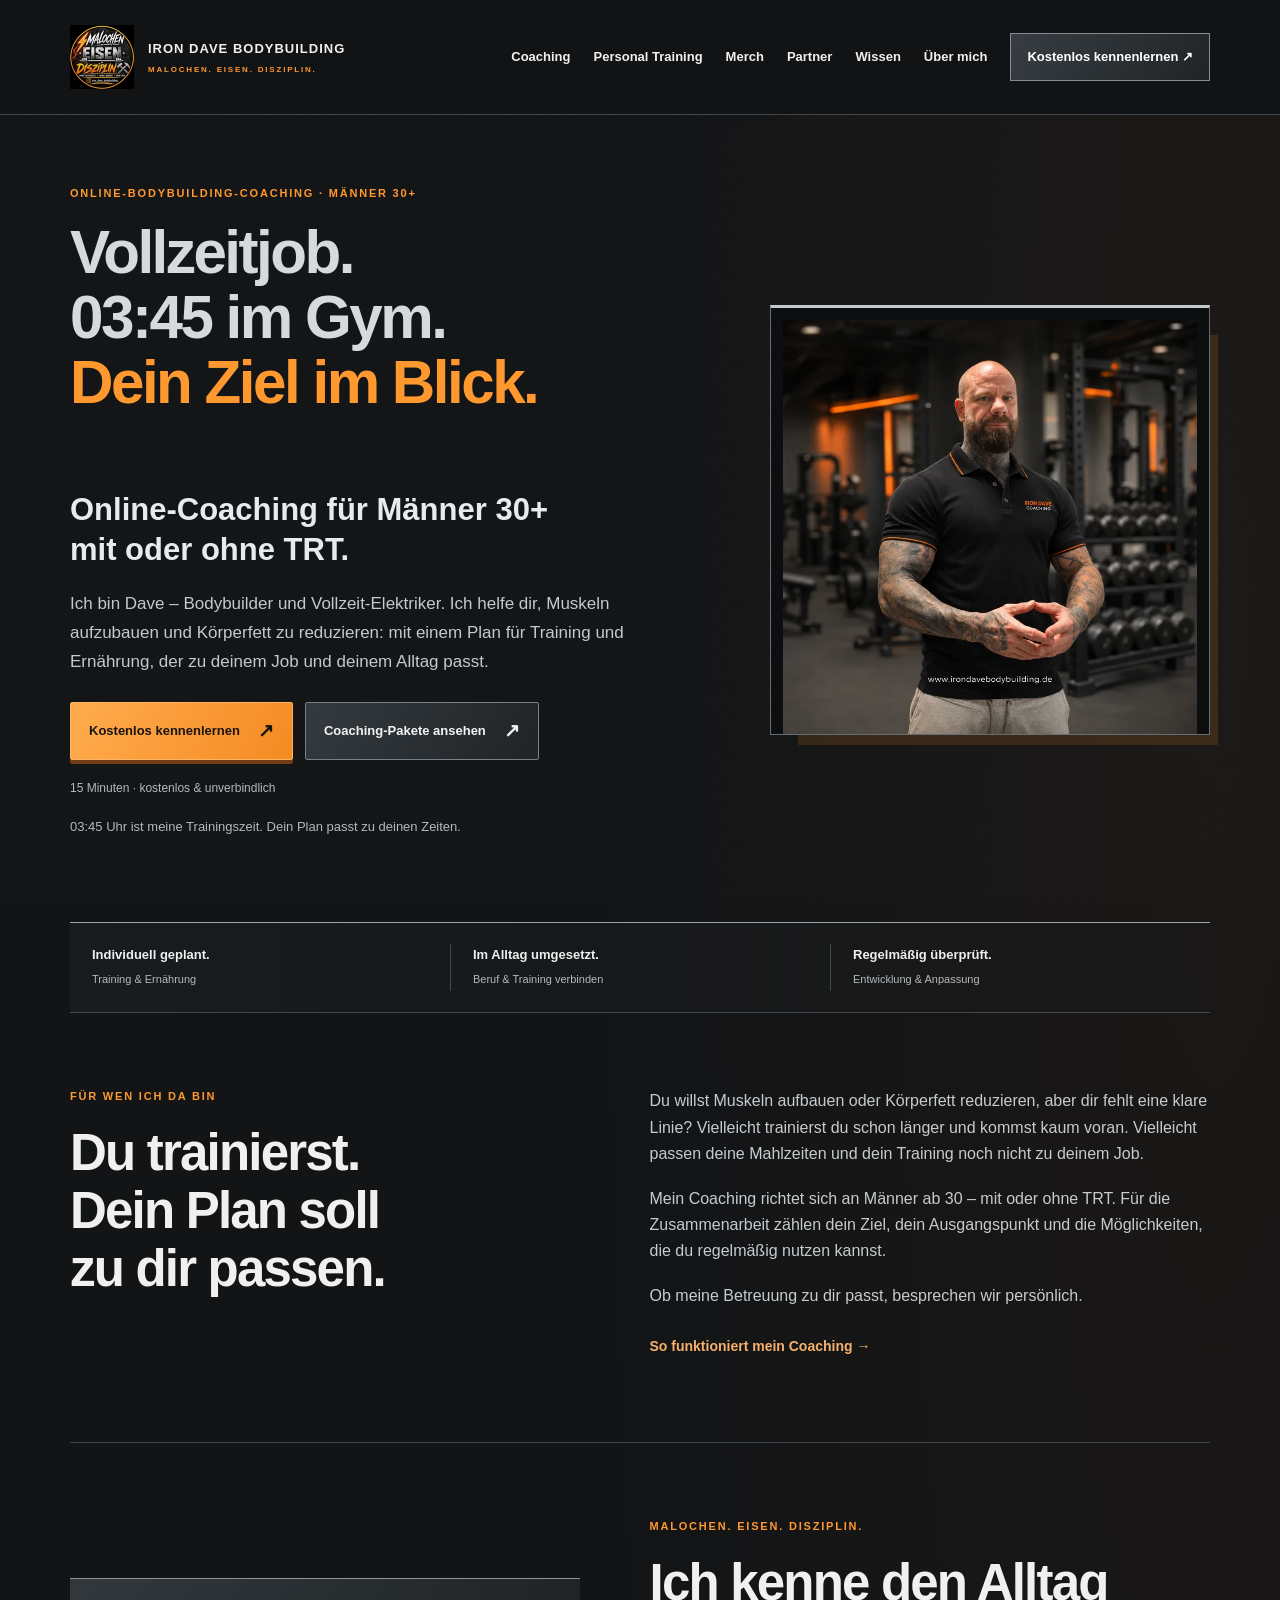
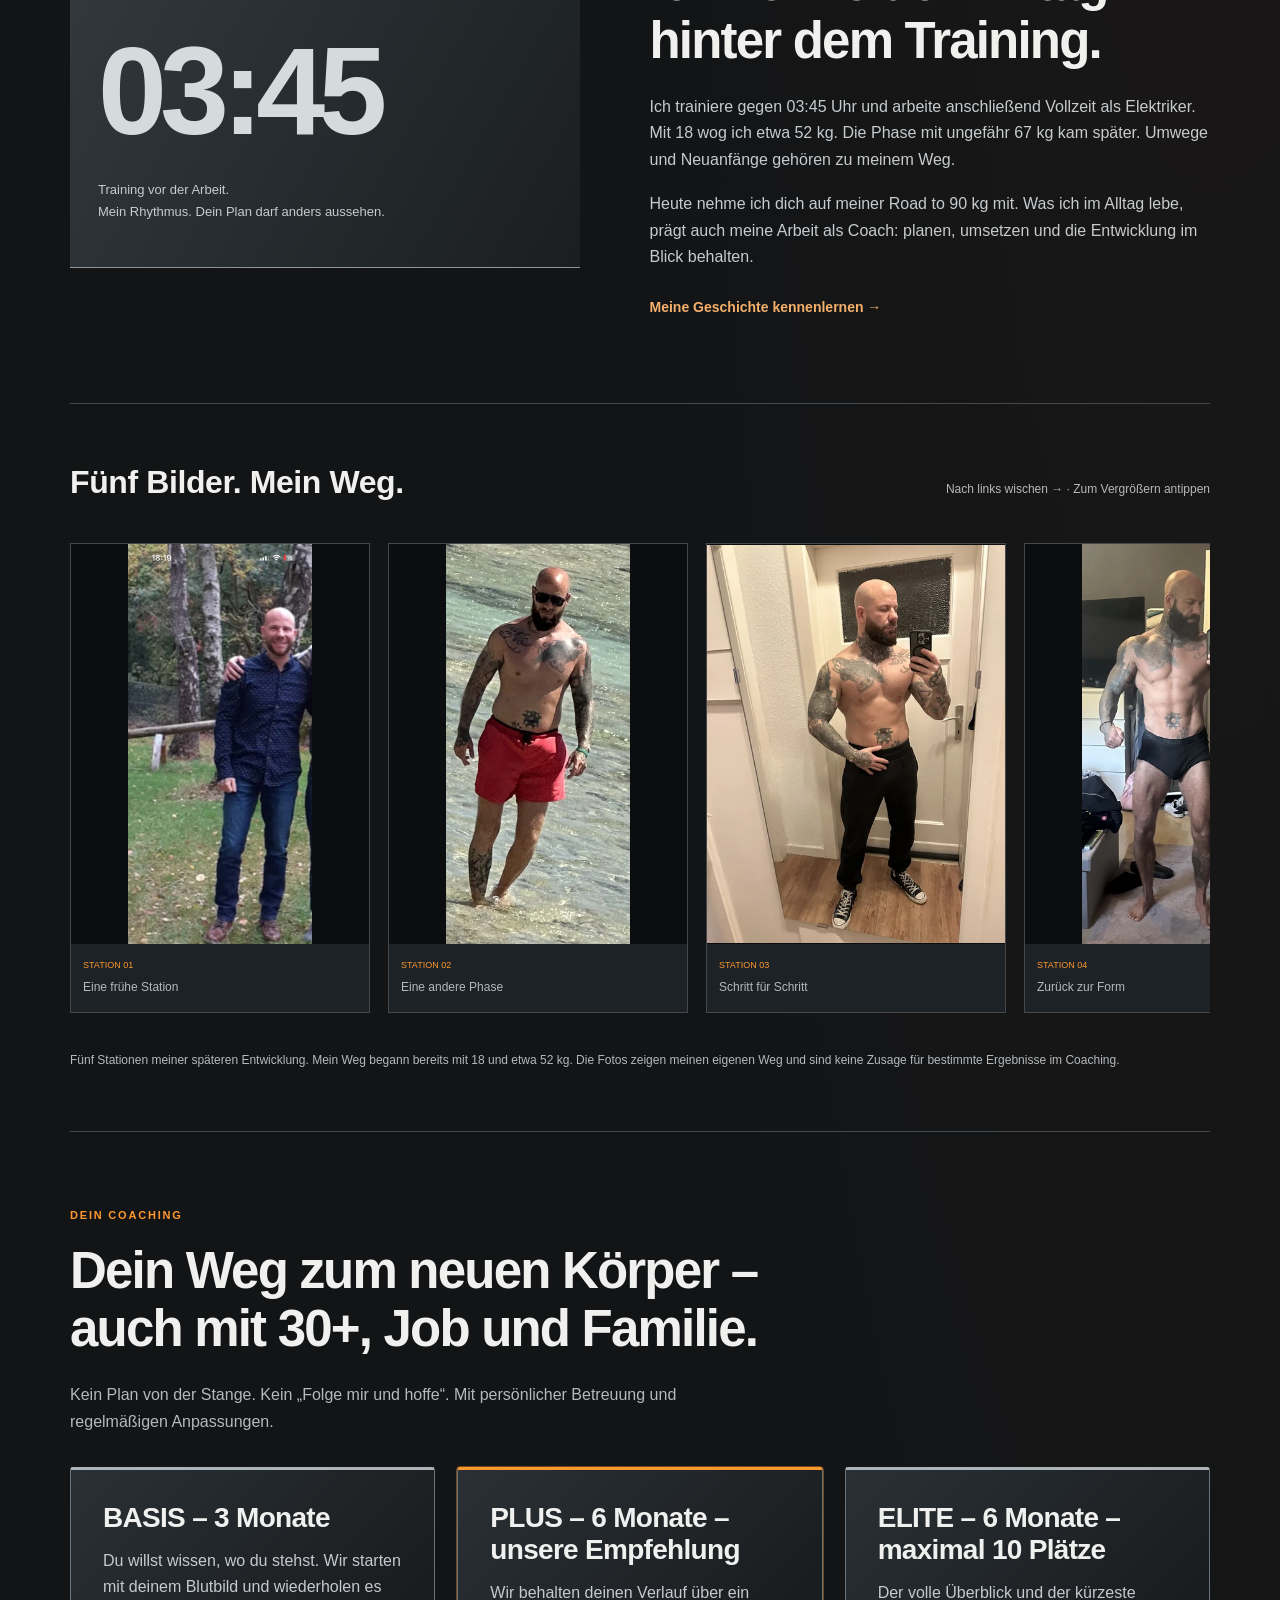
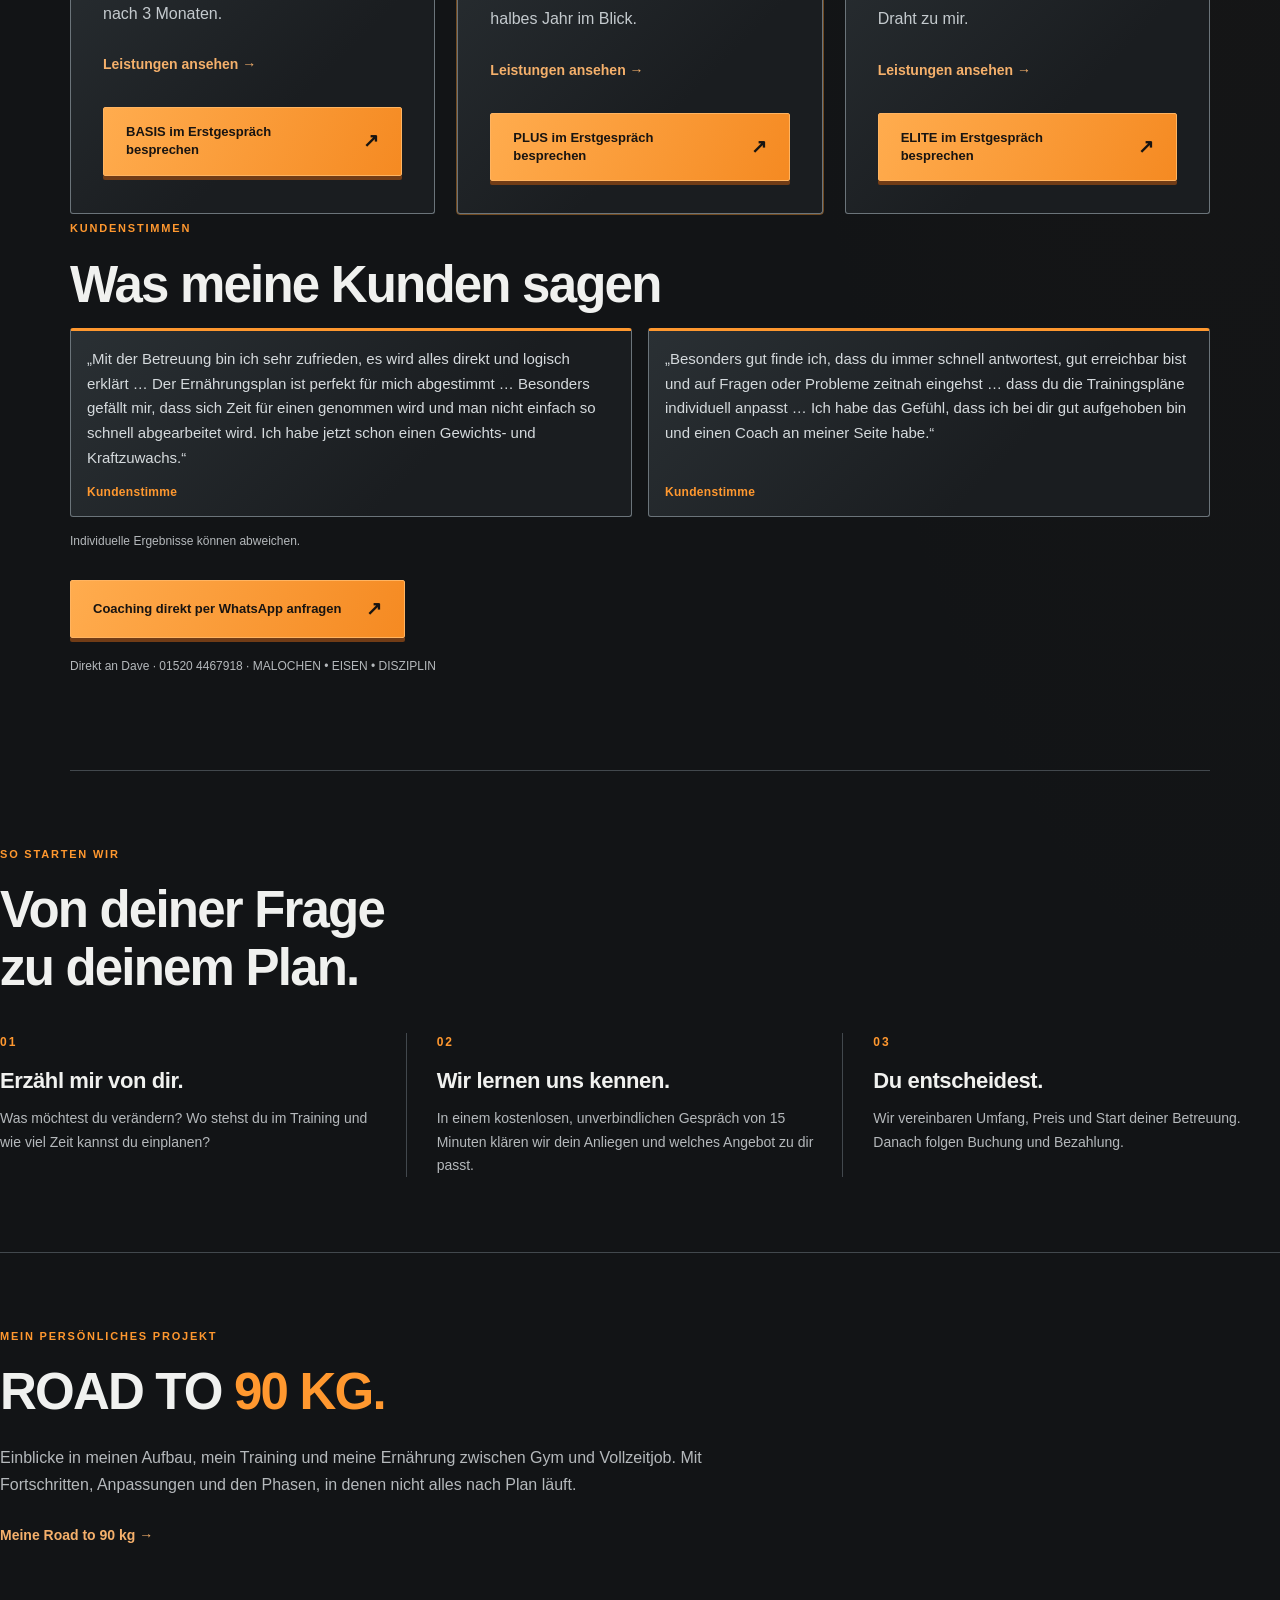
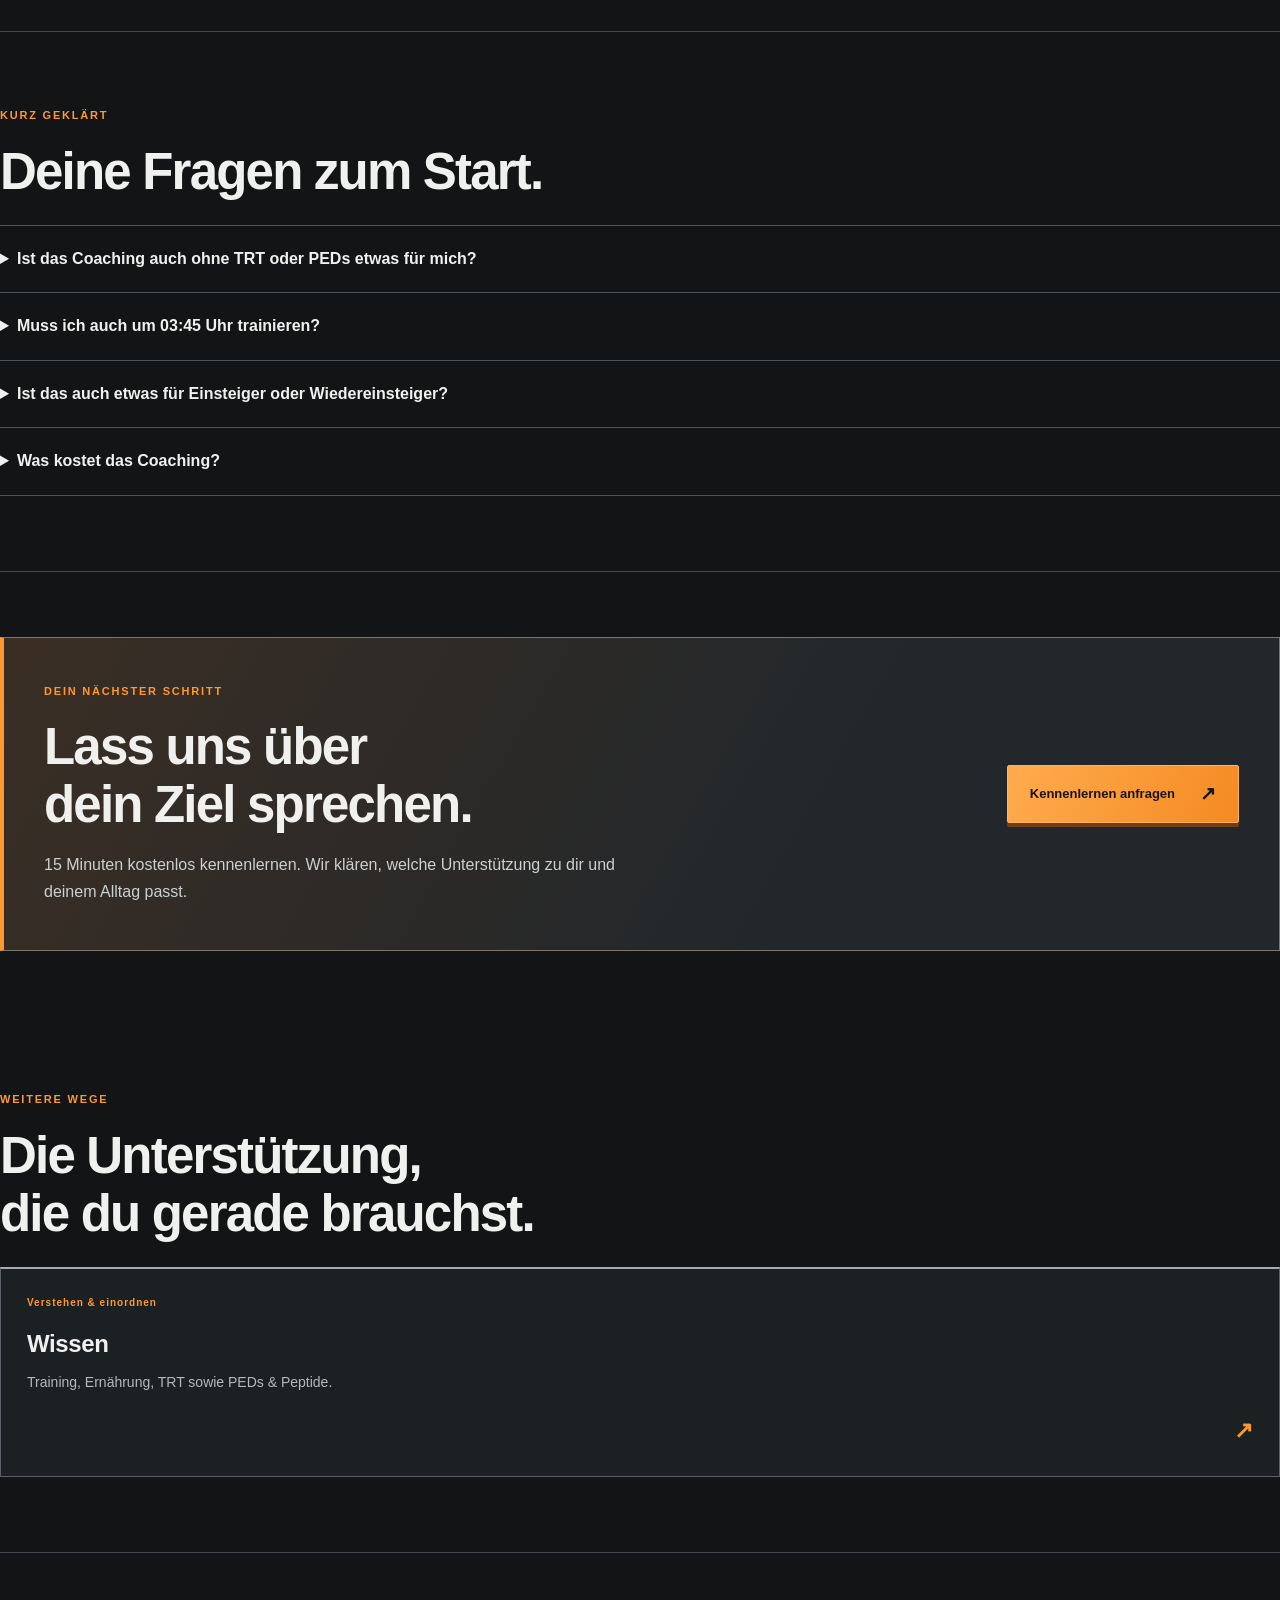
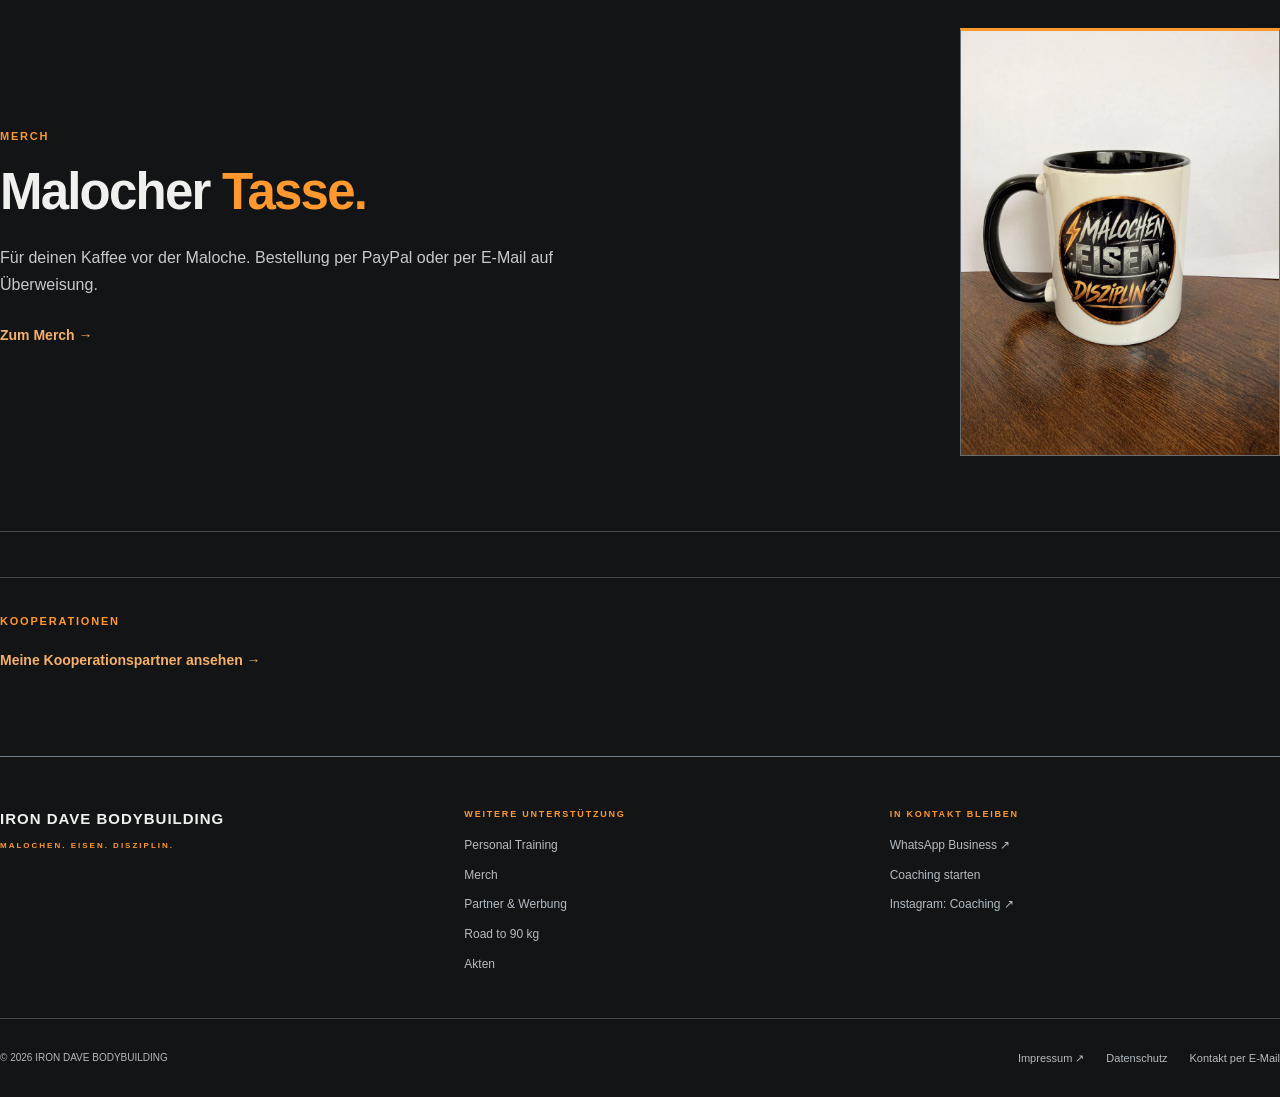
==== commit 564949be: "Remove peptide shop links from the public site. The coaching Black Week offer stays until 30 Novembe" ====
--- a/index.html
+++ b/index.html
@@ -1,8 +1,8 @@
 <!doctype html>
-<html lang="de"><head><meta charset="utf-8"><meta name="viewport" content="width=device-width, initial-scale=1"><meta name="theme-color" content="#121416"><title>Online-Coaching für Männer 30+ – mit oder ohne TRT | IRON DAVE</title><meta name="description" content="Muskelaufbau und Fettverlust trotz Vollzeitjob. Online-Coaching für Männer ab 30 – mit oder ohne TRT. Lerne Dave kostenlos kennen."><link rel="canonical" href="https://www.irondavebodybuilding.de/"><meta property="og:type" content="website"><meta property="og:locale" content="de_DE"><meta property="og:site_name" content="IRON DAVE BODYBUILDING"><meta property="og:title" content="Online-Coaching für Männer 30+ – mit oder ohne TRT | IRON DAVE"><meta property="og:description" content="Muskelaufbau und Fettverlust trotz Vollzeitjob. Online-Coaching für Männer ab 30 – mit oder ohne TRT. Lerne Dave kostenlos kennen."><meta property="og:url" content="https://www.irondavebodybuilding.de/"><meta property="og:image" content="https://www.irondavebodybuilding.de/assets/img/og-image.jpg"><meta property="og:image:width" content="1200"><meta property="og:image:height" content="630"><meta property="og:image:alt" content="IRON DAVE BODYBUILDING – Online-Coaching für Männer 30+"><meta name="twitter:card" content="summary_large_image"><link rel="icon" href="favicon.ico" sizes="any"><link rel="icon" href="assets/img/favicon-32.png" type="image/png" sizes="32x32"><link rel="apple-touch-icon" href="assets/img/apple-touch-icon.png"><link rel="manifest" href="site.webmanifest"><link rel="stylesheet" href="assets/css/site.css"><script src="assets/js/navigation.js" defer></script><script src="assets/js/promo.js" defer></script><script type="application/ld+json">{"@context":"https://schema.org","@type":"ProfessionalService","name":"IRON DAVE BODYBUILDING","url":"https://www.irondavebodybuilding.de/","logo":"https://www.irondavebodybuilding.de/assets/img/logo.jpg","image":"https://www.irondavebodybuilding.de/assets/img/og-image.jpg","description":"Online-Coaching für Männer 30+ – mit oder ohne TRT. Muskelaufbau und Fettverlust trotz Vollzeitjob.","email":"iron.dave.bodybuilding@gmail.com","founder":{"@type":"Person","name":"David Wentzkowski"},"areaServed":"DE","availableLanguage":"de","sameAs":["https://www.instagram.com/iron_dave_bodybuilding_coach/","https://www.instagram.com/iron_dave_bodybuilding/"]}</script></head><body><a class="skip" href="#inhalt">Zum Inhalt</a><header class="site-header"><div class="header-inner"><a class="brand" href="index.html" aria-label="IRON DAVE BODYBUILDING – Startseite"><img src="assets/img/logo-128.webp" width="64" height="64" alt="Original-Logo IRON DAVE BODYBUILDING"><span>IRON DAVE BODYBUILDING<small>MALOCHEN. EISEN. DISZIPLIN.</small></span></a><button class="menu-toggle" type="button" aria-expanded="false" aria-controls="main-navigation">Menü <span aria-hidden="true">☰</span></button><nav class="nav" id="main-navigation" aria-label="Hauptnavigation"><a href="coaching.html">Coaching</a><a href="angebote.html">Personal Training</a><a href="merch.html">Merch</a><a href="partner.html">Partner</a><a href="wissen.html">Wissen</a><a href="ueber-mich.html">Über mich</a><a class="nav-contact" href="kontakt.html#termin">Kostenlos kennenlernen <span aria-hidden="true">↗</span></a></nav></div></header><div class="wrap"><main id="inhalt"><section class="hero" aria-labelledby="title"><figure class="hero-photo hero-portrait"><img src="assets/img/dave-coaching-portrait.webp" width="800" height="800" alt="Iron Dave, Coach bei IRON DAVE BODYBUILDING" fetchpriority="high" decoding="async"></figure><div class="hero-introline"><p class="eyebrow">Online-Bodybuilding-Coaching · Männer 30+</p><h1 id="title">Vollzeitjob.<br>03:45 im Gym.<br><span>Dein Ziel im Blick.</span></h1></div><div class="hero-copy"><p class="hero-target">Online-Coaching für Männer 30+<br>mit oder ohne TRT.</p><p class="intro">Ich bin Dave – Bodybuilder und Vollzeit-Elektriker. Ich helfe dir, Muskeln aufzubauen und Körperfett zu reduzieren: mit einem Plan für Training und Ernährung, der zu deinem Job und deinem Alltag passt.</p><div class="actions"><a class="cta" href="kontakt.html#termin">Kostenlos kennenlernen<span aria-hidden="true">↗</span></a><a class="cta secondary" href="coaching.html">Coaching-Pakete ansehen<span aria-hidden="true">↗</span></a></div><p class="micro">15 Minuten · kostenlos &amp; unverbindlich</p><p class="hero-rhythm">03:45 Uhr ist meine Trainingszeit. Dein Plan passt zu deinen Zeiten.</p></div></section>
+<html lang="de"><head><meta charset="utf-8"><meta name="viewport" content="width=device-width, initial-scale=1"><meta name="theme-color" content="#121416"><title>Online-Coaching für Männer 30+ – mit oder ohne TRT | IRON DAVE</title><meta name="description" content="Muskelaufbau und Fettverlust trotz Vollzeitjob. Online-Coaching für Männer ab 30 – mit oder ohne TRT. Lerne Dave kostenlos kennen."><link rel="canonical" href="https://www.irondavebodybuilding.de/"><meta property="og:type" content="website"><meta property="og:locale" content="de_DE"><meta property="og:site_name" content="IRON DAVE BODYBUILDING"><meta property="og:title" content="Online-Coaching für Männer 30+ – mit oder ohne TRT | IRON DAVE"><meta property="og:description" content="Muskelaufbau und Fettverlust trotz Vollzeitjob. Online-Coaching für Männer ab 30 – mit oder ohne TRT. Lerne Dave kostenlos kennen."><meta property="og:url" content="https://www.irondavebodybuilding.de/"><meta property="og:image" content="https://www.irondavebodybuilding.de/assets/img/og-image.jpg"><meta property="og:image:width" content="1200"><meta property="og:image:height" content="630"><meta property="og:image:alt" content="IRON DAVE BODYBUILDING – Online-Coaching für Männer 30+"><meta name="twitter:card" content="summary_large_image"><link rel="icon" href="favicon.ico" sizes="any"><link rel="icon" href="assets/img/favicon-32.png" type="image/png" sizes="32x32"><link rel="apple-touch-icon" href="assets/img/apple-touch-icon.png"><link rel="manifest" href="site.webmanifest"><link rel="stylesheet" href="assets/css/site.css"><script src="assets/js/navigation.js" defer></script><script src="assets/js/black-week.js" defer></script><script type="application/ld+json">{"@context":"https://schema.org","@type":"ProfessionalService","name":"IRON DAVE BODYBUILDING","url":"https://www.irondavebodybuilding.de/","logo":"https://www.irondavebodybuilding.de/assets/img/logo.jpg","image":"https://www.irondavebodybuilding.de/assets/img/og-image.jpg","description":"Online-Coaching für Männer 30+ – mit oder ohne TRT. Muskelaufbau und Fettverlust trotz Vollzeitjob.","email":"iron.dave.bodybuilding@gmail.com","founder":{"@type":"Person","name":"David Wentzkowski"},"areaServed":"DE","availableLanguage":"de","sameAs":["https://www.instagram.com/iron_dave_bodybuilding_coach/","https://www.instagram.com/iron_dave_bodybuilding/"]}</script></head><body><a class="skip" href="#inhalt">Zum Inhalt</a><div class="bw-banner" id="bw-banner" role="region" aria-label="Black Week"><p><strong>BLACK WEEK:</strong> 10 % auf alle Coaching-Pakete. <span class="bw-until">Nur bis 30.11.2026</span></p><a class="cta" href="coaching.html#black-week">Zu den Angeboten</a><button class="bw-close" type="button" aria-label="Hinweis schließen">×</button></div><header class="site-header"><div class="header-inner"><a class="brand" href="index.html" aria-label="IRON DAVE BODYBUILDING – Startseite"><img src="assets/img/logo-128.webp" width="64" height="64" alt="Original-Logo IRON DAVE BODYBUILDING"><span>IRON DAVE BODYBUILDING<small>MALOCHEN. EISEN. DISZIPLIN.</small></span></a><button class="menu-toggle" type="button" aria-expanded="false" aria-controls="main-navigation">Menü <span aria-hidden="true">☰</span></button><nav class="nav" id="main-navigation" aria-label="Hauptnavigation"><a href="coaching.html">Coaching</a><a href="angebote.html">Personal Training</a><a href="merch.html">Merch</a><a href="partner.html">Partner</a><a href="wissen.html">Wissen</a><a href="ueber-mich.html">Über mich</a><a class="nav-contact" href="kontakt.html#termin">Kostenlos kennenlernen <span aria-hidden="true">↗</span></a></nav></div></header><div class="wrap"><main id="inhalt"><section class="hero" aria-labelledby="title"><figure class="hero-photo hero-portrait"><img src="assets/img/dave-coaching-portrait.webp" width="800" height="800" alt="Iron Dave, Coach bei IRON DAVE BODYBUILDING" fetchpriority="high" decoding="async"></figure><div class="hero-introline"><p class="eyebrow">Online-Bodybuilding-Coaching · Männer 30+</p><h1 id="title">Vollzeitjob.<br>03:45 im Gym.<br><span>Dein Ziel im Blick.</span></h1></div><div class="hero-copy"><p class="hero-target">Online-Coaching für Männer 30+<br>mit oder ohne TRT.</p><p class="intro">Ich bin Dave – Bodybuilder und Vollzeit-Elektriker. Ich helfe dir, Muskeln aufzubauen und Körperfett zu reduzieren: mit einem Plan für Training und Ernährung, der zu deinem Job und deinem Alltag passt.</p><div class="actions"><a class="cta" href="kontakt.html#termin">Kostenlos kennenlernen<span aria-hidden="true">↗</span></a><a class="cta secondary" href="coaching.html">Coaching-Pakete ansehen<span aria-hidden="true">↗</span></a></div><p class="micro">15 Minuten · kostenlos &amp; unverbindlich</p><p class="hero-rhythm">03:45 Uhr ist meine Trainingszeit. Dein Plan passt zu deinen Zeiten.</p></div></section>
 <div class="fact-strip" aria-label="Mein Ansatz"><p><strong>Individuell geplant.</strong><span>Training &amp; Ernährung</span></p><p><strong>Im Alltag umgesetzt.</strong><span>Beruf &amp; Training verbinden</span></p><p><strong>Regelmäßig überprüft.</strong><span>Entwicklung &amp; Anpassung</span></p></div>
 <section class="section split"><div class="section-heading"><p class="eyebrow">Für wen ich da bin</p><h2>Du trainierst.<br>Dein Plan soll<br>zu dir passen.</h2></div><div class="prose"><p>Du willst Muskeln aufbauen oder Körperfett reduzieren, aber dir fehlt eine klare Linie? Vielleicht trainierst du schon länger und kommst kaum voran. Vielleicht passen deine Mahlzeiten und dein Training noch nicht zu deinem Job.</p><p>Mein Coaching richtet sich an Männer ab 30 – mit oder ohne TRT. Für die Zusammenarbeit zählen dein Ziel, dein Ausgangspunkt und die Möglichkeiten, die du regelmäßig nutzen kannst.</p><p>Ob meine Betreuung zu dir passt, besprechen wir persönlich.</p><a class="text-link" href="coaching.html">So funktioniert mein Coaching →</a></div></section>
 <section class="section personal-teaser" id="ueber-mich"><div class="personal-time"><span>03:45</span><p>Training vor der Arbeit.<br>Mein Rhythmus. Dein Plan darf anders aussehen.</p></div><div><p class="eyebrow">Malochen. Eisen. Disziplin.</p><h2>Ich kenne den Alltag<br>hinter dem Training.</h2><p>Ich trainiere gegen 03:45 Uhr und arbeite anschließend Vollzeit als Elektriker. Mit 18 wog ich etwa 52 kg. Die Phase mit ungefähr 67 kg kam später. Umwege und Neuanfänge gehören zu meinem Weg.</p><p>Heute nehme ich dich auf meiner Road to 90 kg mit. Was ich im Alltag lebe, prägt auch meine Arbeit als Coach: planen, umsetzen und die Entwicklung im Blick behalten.</p><a class="text-link" href="ueber-mich.html">Meine Geschichte kennenlernen →</a></div></section><section id="mein-weg" class="journey" aria-label="Mein Weg in fünf Originalbildern"><div class="journey-head"><h3>Fünf Bilder. Mein Weg.</h3><p>Nach links wischen → · Zum Vergrößern antippen</p></div><div class="journey-grid" tabindex="0" role="region" aria-label="Entwicklung: fünf Fotos, horizontal wischen oder Pfeiltasten nutzen"><figure><a href="assets/img/mein-weg-1.jpg" target="_blank" rel="noopener" aria-label="Bild 1 vergrößern: Dave in früheren Jahren im Freien"><img width="591" height="1280" srcset="assets/img/mein-weg-1-480.webp 295w, assets/img/mein-weg-1.webp 591w" sizes="(max-width: 650px) 85vw, 480px" src="assets/img/mein-weg-1.webp" alt="Dave in früheren Jahren im Freien" loading="lazy"></a><figcaption><span>STATION 01</span>Eine frühe Station</figcaption></figure><figure><a href="assets/img/mein-weg-2.jpg" target="_blank" rel="noopener" aria-label="Bild 2 vergrößern: Dave am Strand in einer späteren Phase"><img width="591" height="1280" srcset="assets/img/mein-weg-2-480.webp 295w, assets/img/mein-weg-2.webp 591w" sizes="(max-width: 650px) 85vw, 480px" src="assets/img/mein-weg-2.webp" alt="Dave am Strand in einer späteren Phase" loading="lazy"></a><figcaption><span>STATION 02</span>Eine andere Phase</figcaption></figure><figure><a href="assets/img/mein-weg-3.jpg" target="_blank" rel="noopener" aria-label="Bild 3 vergrößern: Dave bei einem Formfoto vor dem Spiegel"><img width="960" height="1280" srcset="assets/img/mein-weg-3-480.webp 480w, assets/img/mein-weg-3.webp 960w" sizes="(max-width: 650px) 85vw, 480px" src="assets/img/mein-weg-3.webp" alt="Dave bei einem Formfoto vor dem Spiegel" loading="lazy"></a><figcaption><span>STATION 03</span>Schritt für Schritt</figcaption></figure><figure><a href="assets/img/mein-weg-4.jpg" target="_blank" rel="noopener" aria-label="Bild 4 vergrößern: Weiteres Formfoto von Dave vor dem Spiegel"><img width="592" height="1280" srcset="assets/img/mein-weg-4-480.webp 296w, assets/img/mein-weg-4.webp 592w" sizes="(max-width: 650px) 85vw, 480px" src="assets/img/mein-weg-4.webp" alt="Weiteres Formfoto von Dave vor dem Spiegel" loading="lazy"></a><figcaption><span>STATION 04</span>Zurück zur Form</figcaption></figure><figure><a href="assets/img/mein-weg-5.jpg" target="_blank" rel="noopener" aria-label="Bild 5 vergrößern: Dave beim Posing vor einem dunklen Hintergrund"><img width="960" height="1280" srcset="assets/img/mein-weg-5-480.webp 480w, assets/img/mein-weg-5.webp 960w" sizes="(max-width: 650px) 85vw, 480px" src="assets/img/mein-weg-5.webp" alt="Dave beim Posing vor einem dunklen Hintergrund" loading="lazy"></a><figcaption><span>STATION 05</span>Mein weiterer Weg</figcaption></figure></div><p class="journey-note">Fünf Stationen meiner späteren Entwicklung. Mein Weg begann bereits mit 18 und etwa 52 kg. Die Fotos zeigen meinen eigenen Weg und sind keine Zusage für bestimmte Ergebnisse im Coaching.</p></section>
 <section class="section" id="coaching"><div class="section-heading"><p class="eyebrow">Dein Coaching</p><h2>Dein Weg zum neuen Körper –<br>auch mit 30+, Job und Familie.</h2><p>Kein Plan von der Stange. Kein „Folge mir und hoffe“. Mit persönlicher Betreuung und regelmäßigen Anpassungen.</p></div><div class="plan-preview-grid coaching-preview"><article class="plan-preview"><h3>BASIS – 3 Monate</h3><p>Du willst wissen, wo du stehst. Wir starten mit deinem Blutbild und wiederholen es nach 3 Monaten.</p><a class="text-link" href="coaching.html#programme">Leistungen ansehen →</a><a class="cta plan-cta" href="https://wa.me/4915204467918?text=Hallo%20Dave%2C%20ich%20interessiere%20mich%20f%C3%BCr%20dein%20BASIS-Coaching%20und%20m%C3%B6chte%20ein%20kostenloses%20Erstgespr%C3%A4ch%20vereinbaren." target="_blank" rel="noopener noreferrer"><span>BASIS im Erstgespräch besprechen</span><span aria-hidden="true">↗</span></a></article><article class="plan-preview featured"><h3>PLUS – 6 Monate – unsere Empfehlung</h3><p>Wir behalten deinen Verlauf über ein halbes Jahr im Blick.</p><a class="text-link" href="coaching.html#programme">Leistungen ansehen →</a><a class="cta plan-cta" href="https://wa.me/4915204467918?text=Hallo%20Dave%2C%20ich%20interessiere%20mich%20f%C3%BCr%20dein%20PLUS-Coaching%20und%20m%C3%B6chte%20ein%20kostenloses%20Erstgespr%C3%A4ch%20vereinbaren." target="_blank" rel="noopener noreferrer"><span>PLUS im Erstgespräch besprechen</span><span aria-hidden="true">↗</span></a></article><article class="plan-preview"><h3>ELITE – 6 Monate – maximal 10 Plätze</h3><p>Der volle Überblick und der kürzeste Draht zu mir.</p><a class="text-link" href="coaching.html#programme">Leistungen ansehen →</a><a class="cta plan-cta" href="https://wa.me/4915204467918?text=Hallo%20Dave%2C%20ich%20interessiere%20mich%20f%C3%BCr%20dein%20ELITE-Coaching%20und%20m%C3%B6chte%20ein%20kostenloses%20Erstgespr%C3%A4ch%20vereinbaren." target="_blank" rel="noopener noreferrer"><span>ELITE im Erstgespräch besprechen</span><span aria-hidden="true">↗</span></a></article></div><div class="voices voices-compact"><div class="voices-head"><div><p class="eyebrow">Kundenstimmen</p><h2>Was meine Kunden sagen</h2></div></div><div class="voice-grid"><blockquote class="voice"><p>„Mit der Betreuung bin ich sehr zufrieden, es wird alles direkt und logisch erklärt … Der Ernährungsplan ist perfekt für mich abgestimmt … Besonders gefällt mir, dass sich Zeit für einen genommen wird und man nicht einfach so schnell abgearbeitet wird. Ich habe jetzt schon einen Gewichts- und Kraftzuwachs.“</p><footer>Kundenstimme</footer></blockquote><blockquote class="voice"><p>„Besonders gut finde ich, dass du immer schnell antwortest, gut erreichbar bist und auf Fragen oder Probleme zeitnah eingehst … dass du die Trainingspläne individuell anpasst … Ich habe das Gefühl, dass ich bei dir gut aufgehoben bin und einen Coach an meiner Seite habe.“</p><footer>Kundenstimme</footer></blockquote></div><p class="micro">Individuelle Ergebnisse können abweichen.</p></div><div class="section-action"><a class="cta" href="https://wa.me/4915204467918?text=Hallo%20Dave%2C%20ich%20interessiere%20mich%20f%C3%BCr%20dein%20Coaching%20und%20m%C3%B6chte%20ein%20kostenloses%20Erstgespr%C3%A4ch%20vereinbaren." target="_blank" rel="noopener noreferrer">Coaching direkt per WhatsApp anfragen <span aria-hidden="true">↗</span></a></div><p class="micro">Direkt an Dave · 01520 4467918 · MALOCHEN • EISEN • DISZIPLIN</p></div></section><section class="section" id="ablauf"><div class="section-heading"><p class="eyebrow">So starten wir</p><h2>Von deiner Frage<br>zu deinem Plan.</h2></div><ol class="steps"><li><span>01</span><h3>Erzähl mir von dir.</h3><p>Was möchtest du verändern? Wo stehst du im Training und wie viel Zeit kannst du einplanen?</p></li><li><span>02</span><h3>Wir lernen uns kennen.</h3><p>In einem kostenlosen, unverbindlichen Gespräch von 15 Minuten klären wir dein Anliegen und welches Angebot zu dir passt.</p></li><li><span>03</span><h3>Du entscheidest.</h3><p>Wir vereinbaren Umfang, Preis und Start deiner Betreuung. Danach folgen Buchung und Bezahlung.</p></li></ol></section>
 <section class="section road-teaser road-teaser-text"><div><p class="eyebrow">Mein persönliches Projekt</p><h2>ROAD TO <span>90 KG.</span></h2><p>Einblicke in meinen Aufbau, mein Training und meine Ernährung zwischen Gym und Vollzeitjob. Mit Fortschritten, Anpassungen und den Phasen, in denen nicht alles nach Plan läuft.</p><a class="text-link" href="road-to-90kg.html">Meine Road to 90 kg →</a></div></section><section class="section faq" id="faq" aria-labelledby="faq-title"><p class="eyebrow">Kurz geklärt</p><h2 id="faq-title">Deine Fragen zum Start.</h2><details><summary>Ist das Coaching auch ohne TRT oder PEDs etwas für mich?</summary><p>Ja. Mein Coaching ist für Männer ab 30 mit oder ohne TRT geeignet. Auch wenn du keine Hormone oder Peptide nutzt, bist du bei mir richtig. Training, Ernährung und Fortschrittskontrolle bilden die Grundlage. Die vereinbarte Aufklärung zu PEDs &amp; Peptiden bleibt Teil des entsprechenden Angebots. Medizinische Diagnosen und Behandlungsentscheidungen gehören in ärztliche Betreuung.</p></details><details><summary>Muss ich auch um 03:45 Uhr trainieren?</summary><p>Nein. Das ist mein persönlicher Rhythmus. Deine Trainingszeiten richten sich nach deinem Alltag – morgens, nach Feierabend oder am Wochenende.</p></details><details><summary>Ist das auch etwas für Einsteiger oder Wiedereinsteiger?</summary><p>Eine Anfrage ist auch ohne langjährige Trainingserfahrung willkommen. Erzähl mir, wo du stehst. Im Kennenlernen klären wir, ob meine Betreuung zu deinem Vorhaben passt.</p></details><details><summary>Was kostet das Coaching?</summary><p>Preise und Laufzeiten besprechen wir im kostenlosen Erstgespräch. BASIS – 3 Monate. PLUS – 6 Monate – unsere Empfehlung. ELITE – 6 Monate – maximal 10 Plätze. <a href="coaching.html#programme">Pakete ansehen</a>.</p></details></section><section class="contact-band"><div><p class="eyebrow">Dein nächster Schritt</p><h2>Lass uns über<br>dein Ziel sprechen.</h2><p>15 Minuten kostenlos kennenlernen. Wir klären, welche Unterstützung zu dir und deinem Alltag passt.</p></div><a class="cta" href="kontakt.html#termin">Kennenlernen anfragen<span aria-hidden="true">↗</span></a></section>
-<section class="section" id="links"><p class="eyebrow">Weitere Wege</p><h2>Die Unterstützung,<br>die du gerade brauchst.</h2><div class="resource-grid"><a class="resource-card" href="wissen.html"><span>Verstehen &amp; einordnen</span><h3>Wissen</h3><p>Training, Ernährung, TRT sowie PEDs &amp; Peptide.</p><b aria-hidden="true">↗</b></a><a class="resource-card" href="rechner.html"><span>Kostenloses Werkzeug</span><h3>Peptidrechner</h3><p>Konzentration, Volumen und U-100-Skaleneinheiten umrechnen.</p><b aria-hidden="true">↗</b></a></div></section><section class="section merch-teaser" id="merch" aria-labelledby="merch-title"><div><p class="eyebrow">Merch</p><h2 id="merch-title">Malocher <span>Tasse.</span></h2><p>Für deinen Kaffee vor der Maloche. Bestellung per PayPal oder per E-Mail auf Überweisung.</p><a class="text-link" href="merch.html">Zum Merch →</a></div><a class="merch-teaser-img" href="merch.html" tabindex="-1" aria-hidden="true"><picture><source srcset="assets/img/malocher-tasse.webp" type="image/webp"><img src="assets/img/malocher-tasse.jpg" width="900" height="1200" alt="" loading="lazy"></picture></a></section><section class="partner-reference" id="partner"><p class="eyebrow">Kooperationen</p><a class="text-link" href="partner.html">Meine Kooperationspartner ansehen →</a></section></main><footer class="site-footer"><div class="footer-top"><a class="footer-brand" href="index.html">IRON DAVE BODYBUILDING<small>MALOCHEN. EISEN. DISZIPLIN.</small></a><div><p class="eyebrow">Weitere Unterstützung</p><nav aria-label="Weitere Angebote"><a href="angebote.html">Personal Training</a><a href="merch.html">Merch</a><a href="partner.html">Partner &amp; Werbung</a><a href="road-to-90kg.html">Road to 90 kg</a><a href="rechner.html">Peptidrechner</a><a href="akten.html">Akten</a></nav></div><div><p class="eyebrow">In Kontakt bleiben</p><nav aria-label="Kontakt und Instagram"><a href="https://wa.me/4915204467918?text=Hallo%20Dave%2C%20ich%20m%C3%B6chte%20dich%20kostenlos%20kennenlernen.%20Mein%20Ziel%20ist%3A%20%E2%80%A6%20Meine%20Trainingserfahrung%3A%20%E2%80%A6%20Zeit%20f%C3%BCr%20Training%20pro%20Woche%3A%20%E2%80%A6" target="_blank" rel="noopener noreferrer">WhatsApp Business ↗</a><a href="kontakt.html">Coaching starten</a><a href="https://www.instagram.com/iron_dave_bodybuilding_coach/" target="_blank" rel="noopener noreferrer">Instagram: Coaching ↗</a><a href="https://www.instagram.com/iron_dave_bodybuilding/" target="_blank" rel="noopener noreferrer">Instagram: PEDs &amp; Peptide ↗</a></nav></div></div><div class="footer-bottom"><span>© 2026 IRON DAVE BODYBUILDING</span><nav aria-label="Rechtliche Informationen"><a href="https://mein.online-impressum.de/iron-dave-bodybuilding/#impressum" target="_blank" rel="noopener noreferrer">Impressum ↗</a><a href="datenschutz.html">Datenschutz</a><a href="mailto:iron.dave.bodybuilding@gmail.com">Kontakt per E-Mail</a></nav></div></footer></div><a class="mobile-cta" href="kontakt.html#termin">Kostenlos kennenlernen <span aria-hidden="true">↗</span></a></body></html>+<section class="section" id="links"><p class="eyebrow">Weitere Wege</p><h2>Die Unterstützung,<br>die du gerade brauchst.</h2><div class="resource-grid"><a class="resource-card" href="wissen.html"><span>Verstehen &amp; einordnen</span><h3>Wissen</h3><p>Training, Ernährung, TRT sowie PEDs &amp; Peptide.</p><b aria-hidden="true">↗</b></a></div></section><section class="section merch-teaser" id="merch" aria-labelledby="merch-title"><div><p class="eyebrow">Merch</p><h2 id="merch-title">Malocher <span>Tasse.</span></h2><p>Für deinen Kaffee vor der Maloche. Bestellung per PayPal oder per E-Mail auf Überweisung.</p><a class="text-link" href="merch.html">Zum Merch →</a></div><a class="merch-teaser-img" href="merch.html" tabindex="-1" aria-hidden="true"><picture><source srcset="assets/img/malocher-tasse.webp" type="image/webp"><img src="assets/img/malocher-tasse.jpg" width="900" height="1200" alt="" loading="lazy"></picture></a></section><section class="partner-reference" id="partner"><p class="eyebrow">Kooperationen</p><a class="text-link" href="partner.html">Meine Kooperationspartner ansehen →</a></section></main><footer class="site-footer"><div class="footer-top"><a class="footer-brand" href="index.html">IRON DAVE BODYBUILDING<small>MALOCHEN. EISEN. DISZIPLIN.</small></a><div><p class="eyebrow">Weitere Unterstützung</p><nav aria-label="Weitere Angebote"><a href="angebote.html">Personal Training</a><a href="merch.html">Merch</a><a href="partner.html">Partner &amp; Werbung</a><a href="road-to-90kg.html">Road to 90 kg</a><a href="akten.html">Akten</a></nav></div><div><p class="eyebrow">In Kontakt bleiben</p><nav aria-label="Kontakt und Instagram"><a href="https://wa.me/4915204467918?text=Hallo%20Dave%2C%20ich%20m%C3%B6chte%20dich%20kostenlos%20kennenlernen.%20Mein%20Ziel%20ist%3A%20%E2%80%A6%20Meine%20Trainingserfahrung%3A%20%E2%80%A6%20Zeit%20f%C3%BCr%20Training%20pro%20Woche%3A%20%E2%80%A6" target="_blank" rel="noopener noreferrer">WhatsApp Business ↗</a><a href="kontakt.html">Coaching starten</a><a href="https://www.instagram.com/iron_dave_bodybuilding_coach/" target="_blank" rel="noopener noreferrer">Instagram: Coaching ↗</a></nav></div></div><div class="footer-bottom"><span>© 2026 IRON DAVE BODYBUILDING</span><nav aria-label="Rechtliche Informationen"><a href="https://mein.online-impressum.de/iron-dave-bodybuilding/#impressum" target="_blank" rel="noopener noreferrer">Impressum ↗</a><a href="datenschutz.html">Datenschutz</a><a href="mailto:iron.dave.bodybuilding@gmail.com">Kontakt per E-Mail</a></nav></div></footer></div><a class="mobile-cta" href="kontakt.html#termin">Kostenlos kennenlernen <span aria-hidden="true">↗</span></a></body></html>
--- a/assets/css/site.css
+++ b/assets/css/site.css
@@ -181,3 +181,18 @@
  .hero-introline .eyebrow{margin-bottom:6px}
  .hero-introline h1{margin:0}
 }
+.bw-banner{display:flex;align-items:center;gap:12px 16px;background:#0c0e0f;color:#f0f1ef;border-bottom:3px solid var(--orange);padding:8px 16px 8px 18px}
+.bw-banner p{margin:0;flex:1;font-size:14px;font-weight:800;line-height:1.35;letter-spacing:.2px}
+.bw-banner .bw-until{color:var(--orange);white-space:nowrap}
+.bw-banner .cta{flex:0 0 auto;min-height:40px;padding:8px 14px;font-size:12px;box-shadow:none}
+.bw-close{flex:0 0 auto;width:44px;height:44px;border:1px solid #858d93;background:#1b1e20;color:#f0f1ef;font-size:26px;line-height:1}
+.bw-banner[hidden],.bw-offer[hidden]{display:none !important}
+.bw-offer .plan h3{font-size:26px;letter-spacing:-.5px}
+.bw-offer .cta{margin-top:8px}
+@media(max-width:650px){
+.bw-banner{flex-wrap:wrap;align-items:flex-start;padding:8px 52px 10px 14px;position:relative}
+.bw-banner p{flex:1 1 100%}
+.bw-banner .bw-until{white-space:normal}
+.bw-banner .cta{width:auto}
+.bw-close{position:absolute;top:4px;right:6px}
+}
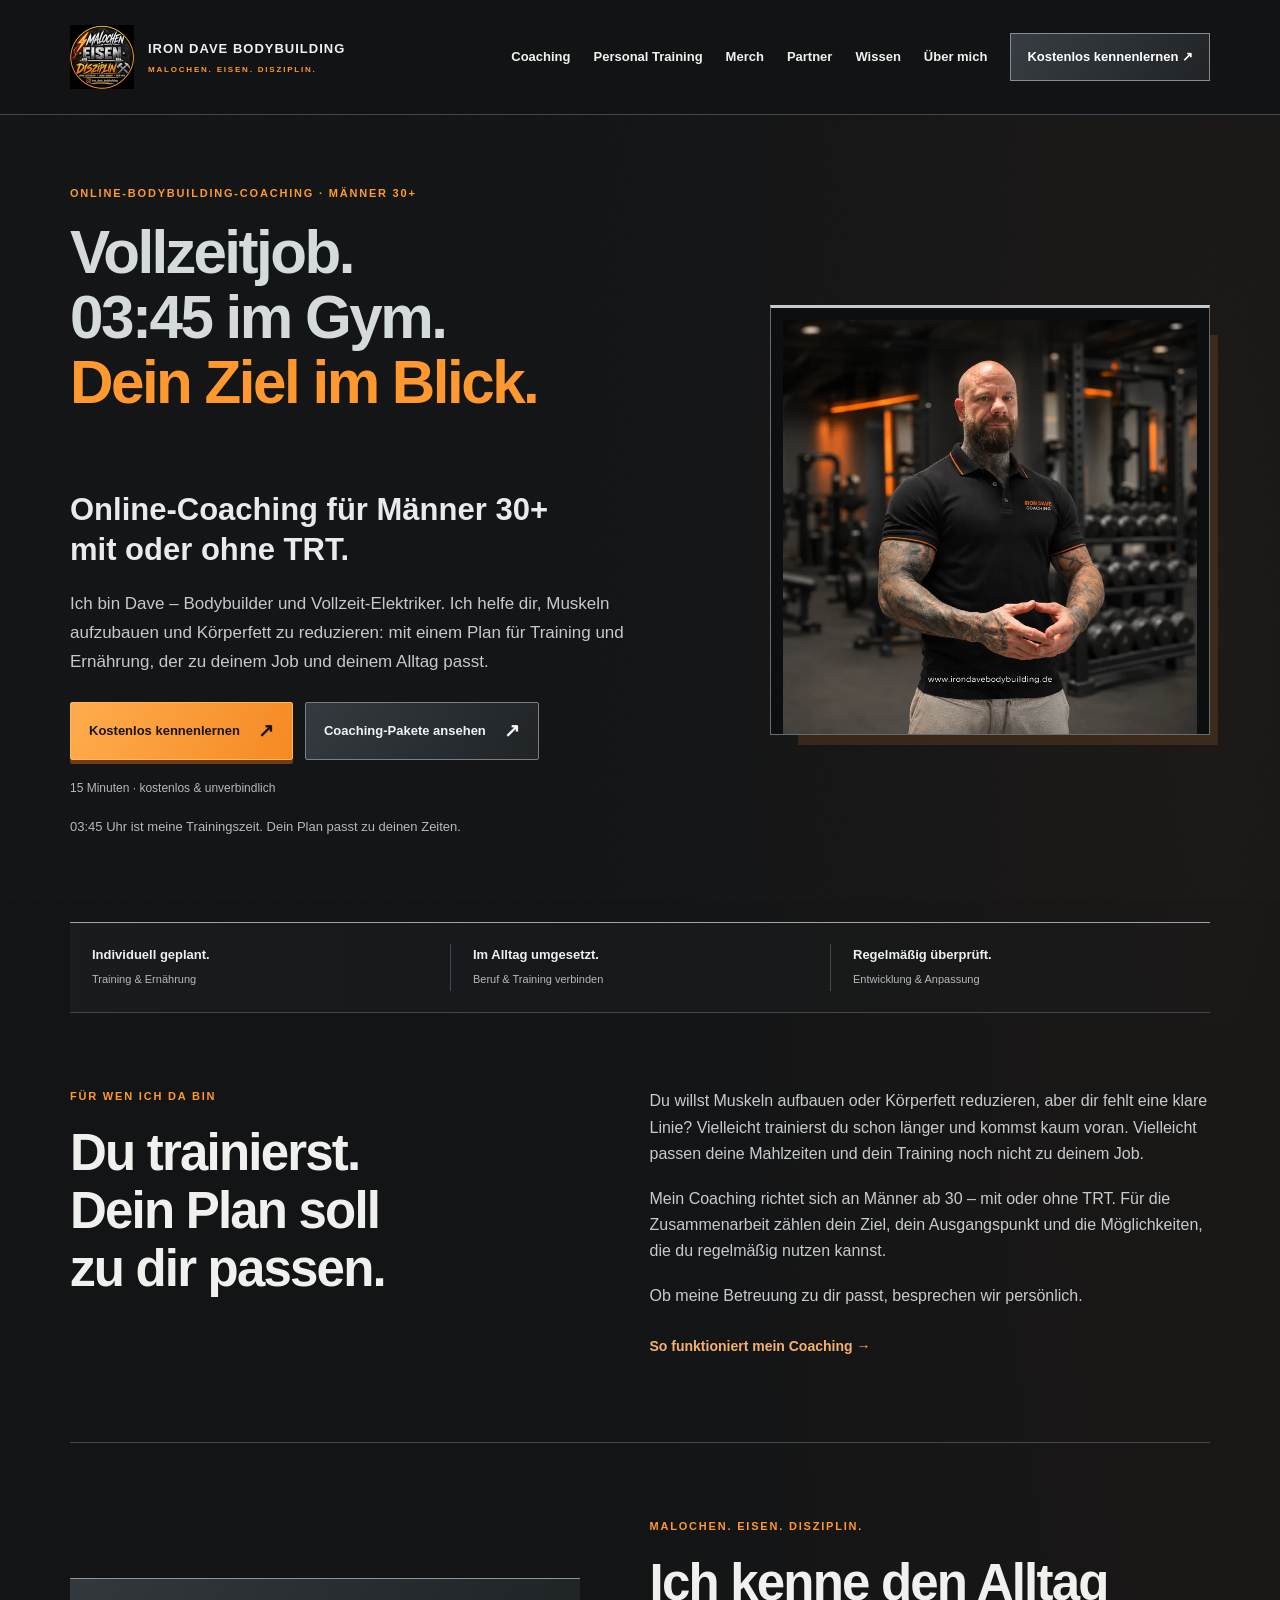
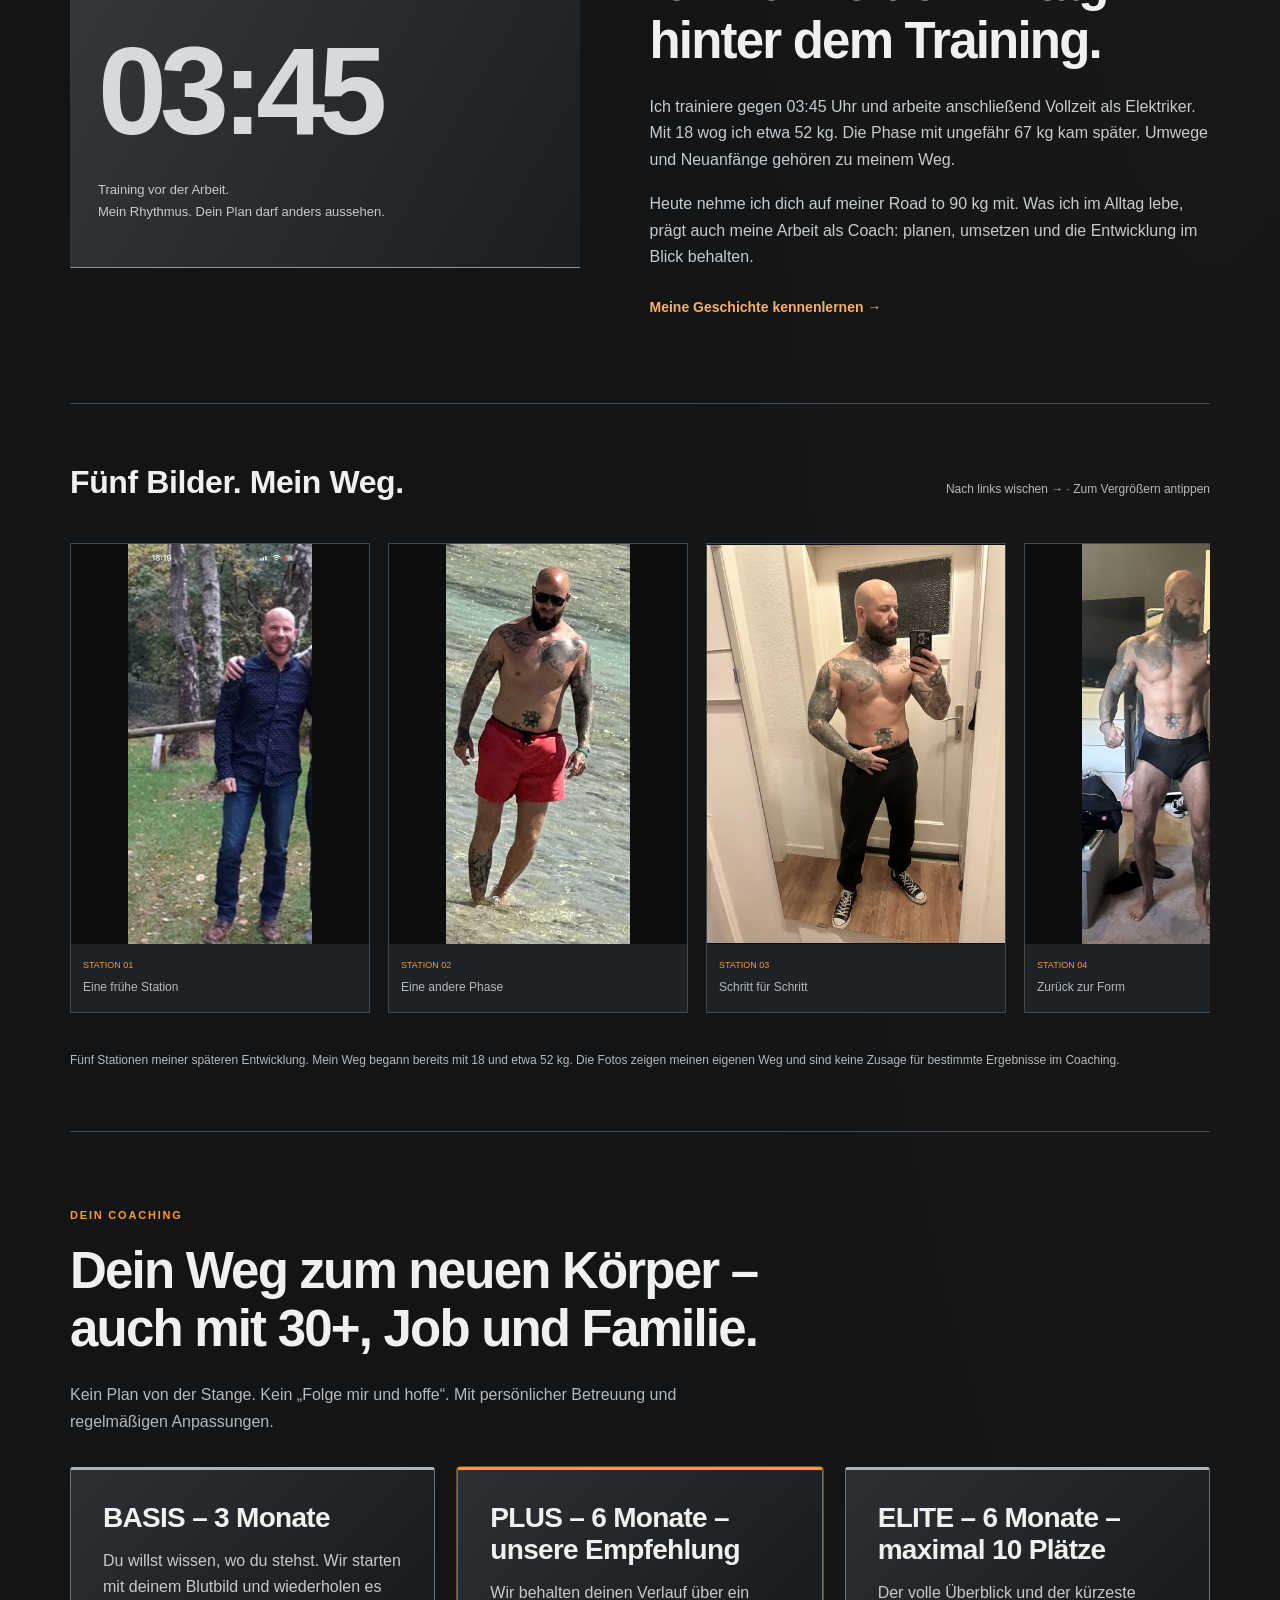
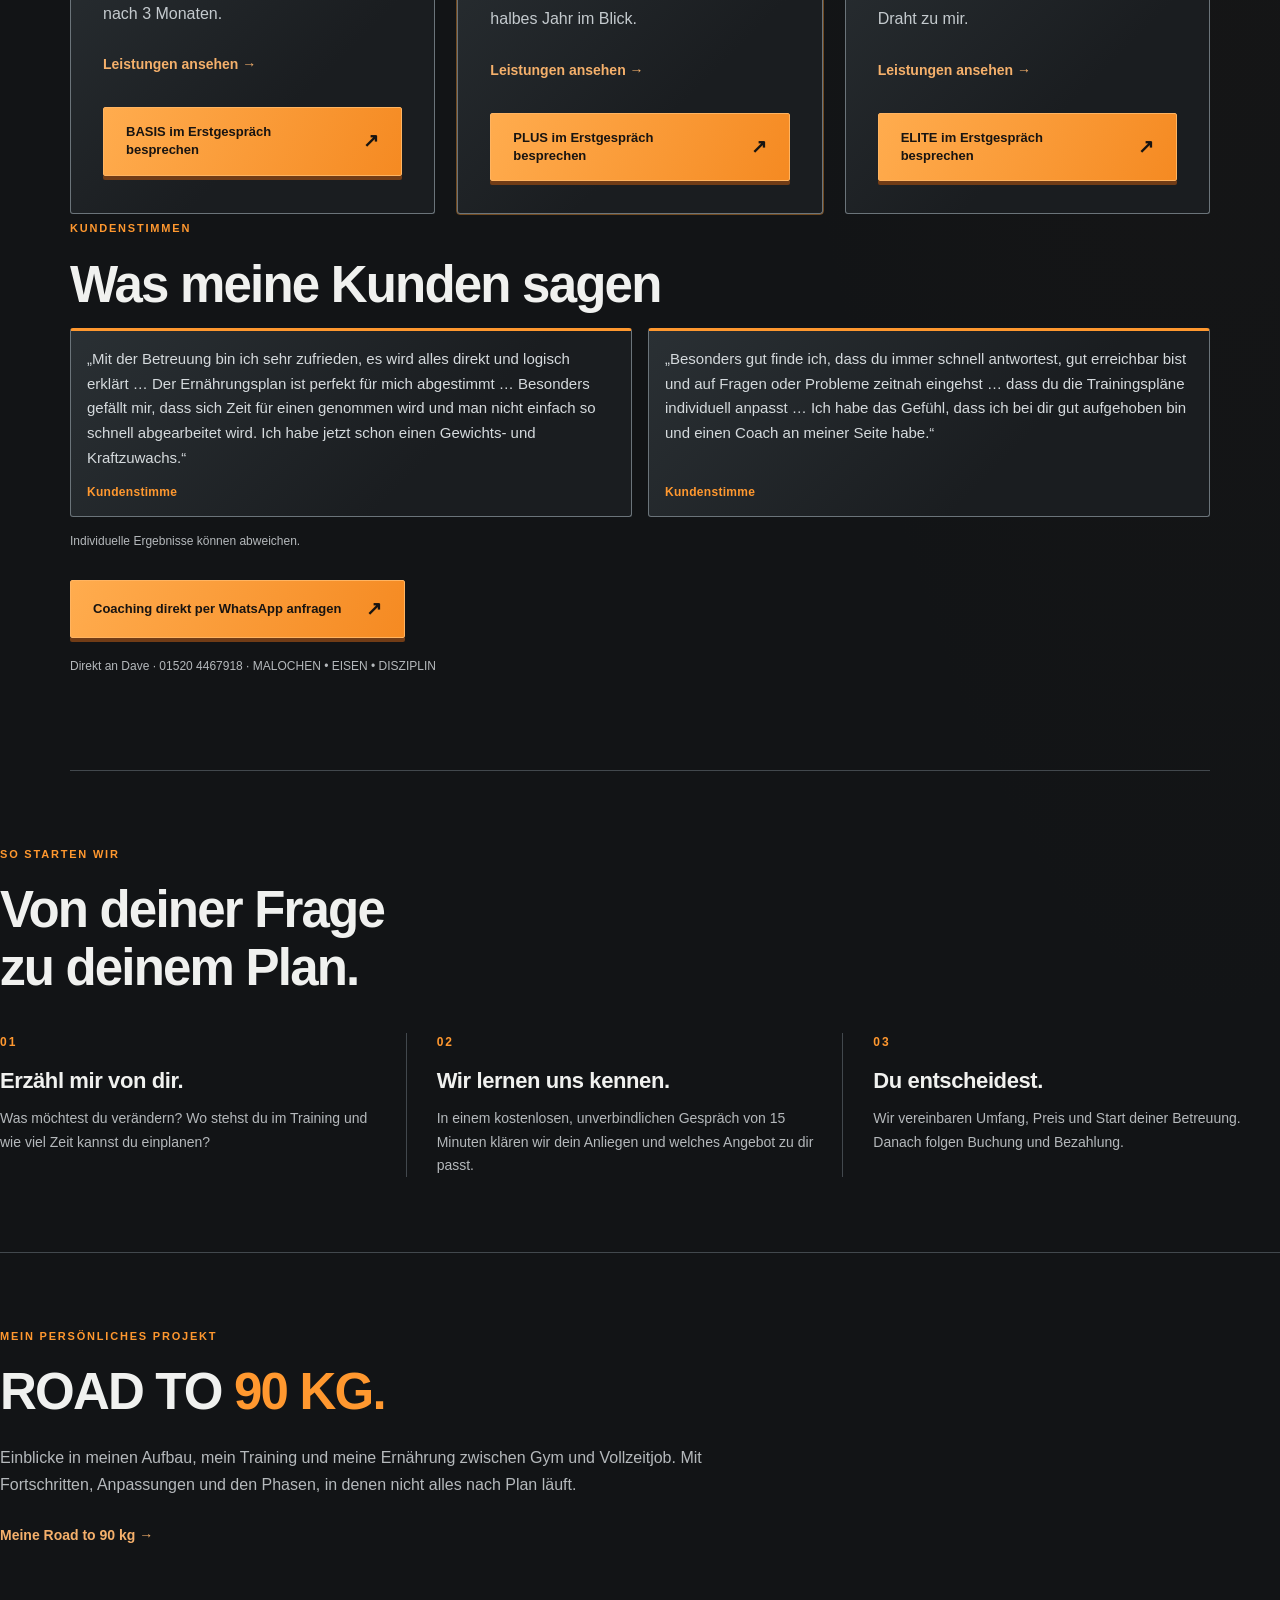
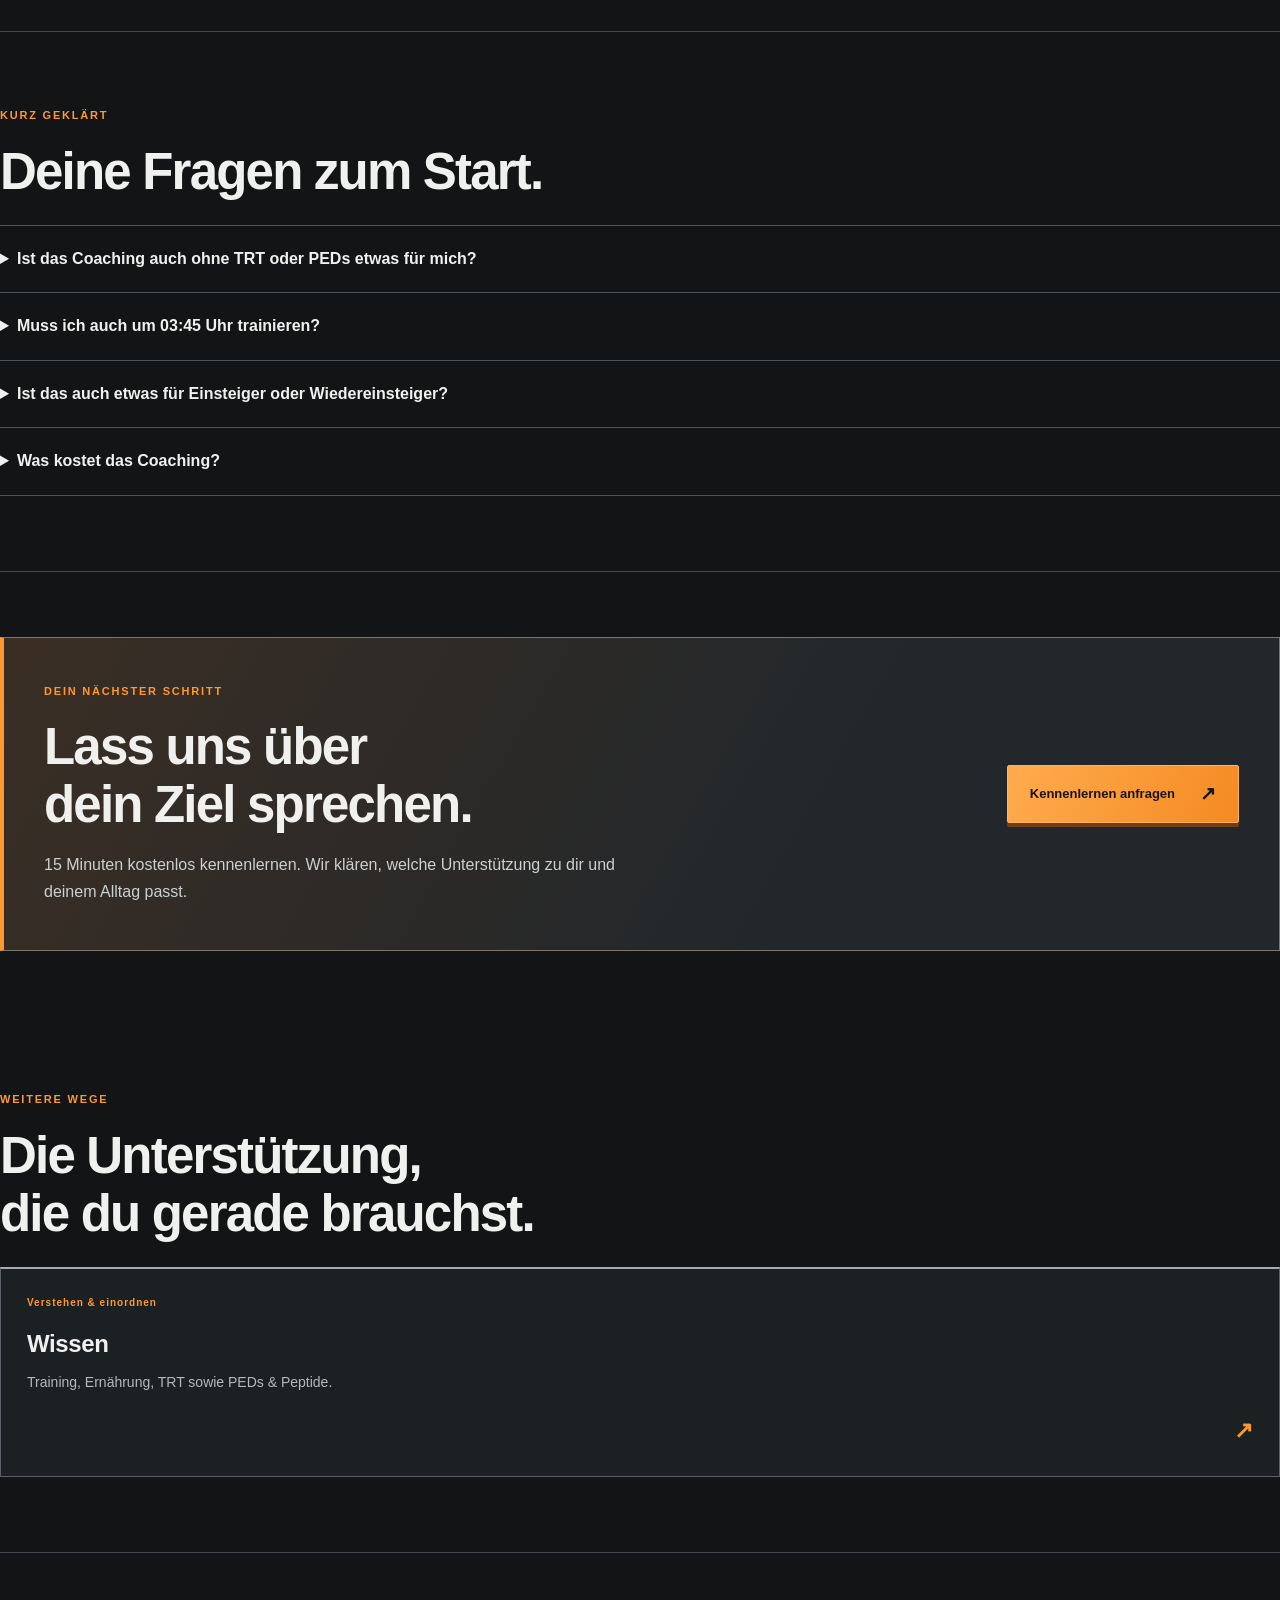
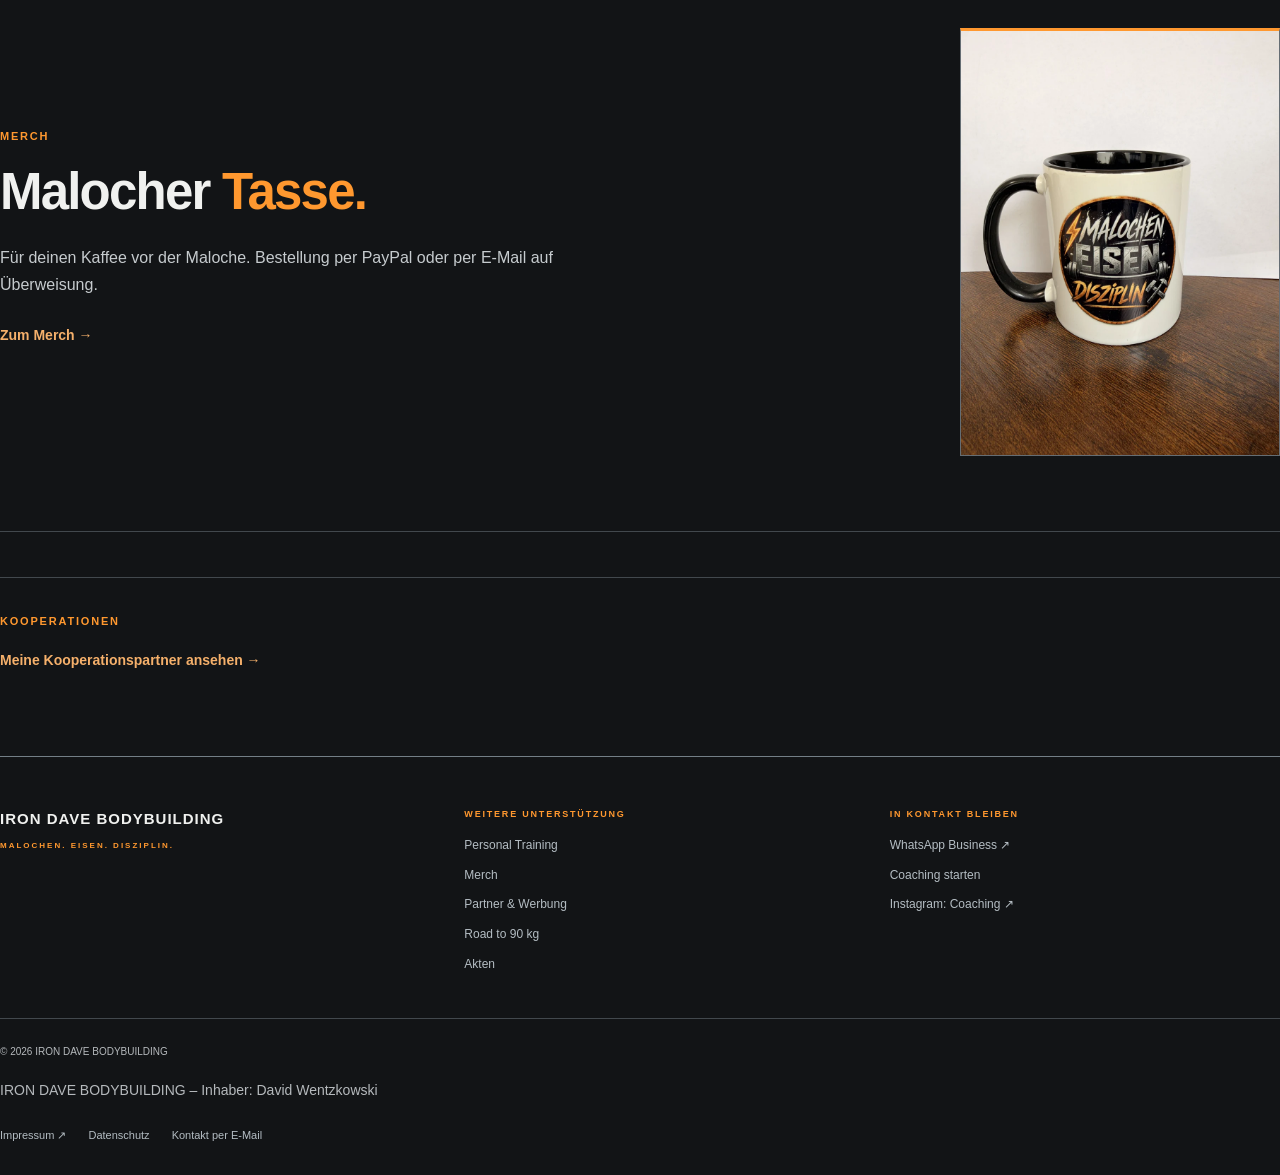
==== commit 01038483: "Show the legal owner name in the site footer. Co-authored-by: irondavebodybuilding <irondavebodybuil" ====
--- a/index.html
+++ b/index.html
@@ -1,8 +1,8 @@
 <!doctype html>
-<html lang="de"><head><meta charset="utf-8"><meta name="viewport" content="width=device-width, initial-scale=1"><meta name="theme-color" content="#121416"><title>Online-Coaching für Männer 30+ – mit oder ohne TRT | IRON DAVE</title><meta name="description" content="Muskelaufbau und Fettverlust trotz Vollzeitjob. Online-Coaching für Männer ab 30 – mit oder ohne TRT. Lerne Dave kostenlos kennen."><link rel="canonical" href="https://www.irondavebodybuilding.de/"><meta property="og:type" content="website"><meta property="og:locale" content="de_DE"><meta property="og:site_name" content="IRON DAVE BODYBUILDING"><meta property="og:title" content="Online-Coaching für Männer 30+ – mit oder ohne TRT | IRON DAVE"><meta property="og:description" content="Muskelaufbau und Fettverlust trotz Vollzeitjob. Online-Coaching für Männer ab 30 – mit oder ohne TRT. Lerne Dave kostenlos kennen."><meta property="og:url" content="https://www.irondavebodybuilding.de/"><meta property="og:image" content="https://www.irondavebodybuilding.de/assets/img/og-image.jpg"><meta property="og:image:width" content="1200"><meta property="og:image:height" content="630"><meta property="og:image:alt" content="IRON DAVE BODYBUILDING – Online-Coaching für Männer 30+"><meta name="twitter:card" content="summary_large_image"><link rel="icon" href="favicon.ico" sizes="any"><link rel="icon" href="assets/img/favicon-32.png" type="image/png" sizes="32x32"><link rel="apple-touch-icon" href="assets/img/apple-touch-icon.png"><link rel="manifest" href="site.webmanifest"><link rel="stylesheet" href="assets/css/site.css"><script src="assets/js/navigation.js" defer></script><script src="assets/js/black-week.js" defer></script><script type="application/ld+json">{"@context":"https://schema.org","@type":"ProfessionalService","name":"IRON DAVE BODYBUILDING","url":"https://www.irondavebodybuilding.de/","logo":"https://www.irondavebodybuilding.de/assets/img/logo.jpg","image":"https://www.irondavebodybuilding.de/assets/img/og-image.jpg","description":"Online-Coaching für Männer 30+ – mit oder ohne TRT. Muskelaufbau und Fettverlust trotz Vollzeitjob.","email":"iron.dave.bodybuilding@gmail.com","founder":{"@type":"Person","name":"David Wentzkowski"},"areaServed":"DE","availableLanguage":"de","sameAs":["https://www.instagram.com/iron_dave_bodybuilding_coach/","https://www.instagram.com/iron_dave_bodybuilding/"]}</script></head><body><a class="skip" href="#inhalt">Zum Inhalt</a><div class="bw-banner" id="bw-banner" role="region" aria-label="Black Week"><p><strong>BLACK WEEK:</strong> 10 % auf alle Coaching-Pakete. <span class="bw-until">Nur bis 30.11.2026</span></p><a class="cta" href="coaching.html#black-week">Zu den Angeboten</a><button class="bw-close" type="button" aria-label="Hinweis schließen">×</button></div><header class="site-header"><div class="header-inner"><a class="brand" href="index.html" aria-label="IRON DAVE BODYBUILDING – Startseite"><img src="assets/img/logo-128.webp" width="64" height="64" alt="Original-Logo IRON DAVE BODYBUILDING"><span>IRON DAVE BODYBUILDING<small>MALOCHEN. EISEN. DISZIPLIN.</small></span></a><button class="menu-toggle" type="button" aria-expanded="false" aria-controls="main-navigation">Menü <span aria-hidden="true">☰</span></button><nav class="nav" id="main-navigation" aria-label="Hauptnavigation"><a href="coaching.html">Coaching</a><a href="angebote.html">Personal Training</a><a href="merch.html">Merch</a><a href="partner.html">Partner</a><a href="wissen.html">Wissen</a><a href="ueber-mich.html">Über mich</a><a class="nav-contact" href="kontakt.html#termin">Kostenlos kennenlernen <span aria-hidden="true">↗</span></a></nav></div></header><div class="wrap"><main id="inhalt"><section class="hero" aria-labelledby="title"><figure class="hero-photo hero-portrait"><img src="assets/img/dave-coaching-portrait.webp" width="800" height="800" alt="Iron Dave, Coach bei IRON DAVE BODYBUILDING" fetchpriority="high" decoding="async"></figure><div class="hero-introline"><p class="eyebrow">Online-Bodybuilding-Coaching · Männer 30+</p><h1 id="title">Vollzeitjob.<br>03:45 im Gym.<br><span>Dein Ziel im Blick.</span></h1></div><div class="hero-copy"><p class="hero-target">Online-Coaching für Männer 30+<br>mit oder ohne TRT.</p><p class="intro">Ich bin Dave – Bodybuilder und Vollzeit-Elektriker. Ich helfe dir, Muskeln aufzubauen und Körperfett zu reduzieren: mit einem Plan für Training und Ernährung, der zu deinem Job und deinem Alltag passt.</p><div class="actions"><a class="cta" href="kontakt.html#termin">Kostenlos kennenlernen<span aria-hidden="true">↗</span></a><a class="cta secondary" href="coaching.html">Coaching-Pakete ansehen<span aria-hidden="true">↗</span></a></div><p class="micro">15 Minuten · kostenlos &amp; unverbindlich</p><p class="hero-rhythm">03:45 Uhr ist meine Trainingszeit. Dein Plan passt zu deinen Zeiten.</p></div></section>
+<html lang="de"><head><meta charset="utf-8"><meta name="viewport" content="width=device-width, initial-scale=1"><meta name="theme-color" content="#121416"><meta name="facebook-domain-verification" content="yvqx1ky97j1zptgezl98rqzax1vx3h" /><title>Online-Coaching für Männer 30+ – mit oder ohne TRT | IRON DAVE</title><meta name="description" content="Muskelaufbau und Fettverlust trotz Vollzeitjob. Online-Coaching für Männer ab 30 – mit oder ohne TRT. Lerne Dave kostenlos kennen."><link rel="canonical" href="https://www.irondavebodybuilding.de/"><meta property="og:type" content="website"><meta property="og:locale" content="de_DE"><meta property="og:site_name" content="IRON DAVE BODYBUILDING"><meta property="og:title" content="Online-Coaching für Männer 30+ – mit oder ohne TRT | IRON DAVE"><meta property="og:description" content="Muskelaufbau und Fettverlust trotz Vollzeitjob. Online-Coaching für Männer ab 30 – mit oder ohne TRT. Lerne Dave kostenlos kennen."><meta property="og:url" content="https://www.irondavebodybuilding.de/"><meta property="og:image" content="https://www.irondavebodybuilding.de/assets/img/og-image.jpg"><meta property="og:image:width" content="1200"><meta property="og:image:height" content="630"><meta property="og:image:alt" content="IRON DAVE BODYBUILDING – Online-Coaching für Männer 30+"><meta name="twitter:card" content="summary_large_image"><link rel="icon" href="favicon.ico" sizes="any"><link rel="icon" href="assets/img/favicon-32.png" type="image/png" sizes="32x32"><link rel="apple-touch-icon" href="assets/img/apple-touch-icon.png"><link rel="manifest" href="site.webmanifest"><link rel="stylesheet" href="assets/css/site.css"><script src="assets/js/navigation.js" defer></script><script src="assets/js/black-week.js" defer></script><script type="application/ld+json">{"@context":"https://schema.org","@type":"ProfessionalService","name":"IRON DAVE BODYBUILDING","url":"https://www.irondavebodybuilding.de/","logo":"https://www.irondavebodybuilding.de/assets/img/logo.jpg","image":"https://www.irondavebodybuilding.de/assets/img/og-image.jpg","description":"Online-Coaching für Männer 30+ – mit oder ohne TRT. Muskelaufbau und Fettverlust trotz Vollzeitjob.","email":"iron.dave.bodybuilding@gmail.com","founder":{"@type":"Person","name":"David Wentzkowski"},"areaServed":"DE","availableLanguage":"de","sameAs":["https://www.instagram.com/iron_dave_bodybuilding_coach/","https://www.instagram.com/iron_dave_bodybuilding/"]}</script></head><body><a class="skip" href="#inhalt">Zum Inhalt</a><div class="bw-banner" id="bw-banner" role="region" aria-label="Black Week"><p><strong>BLACK WEEK:</strong> 10 % auf alle Coaching-Pakete. <span class="bw-until">Nur bis 30.11.2026</span></p><a class="cta" href="coaching.html#black-week">Zu den Angeboten</a><button class="bw-close" type="button" aria-label="Hinweis schließen">×</button></div><header class="site-header"><div class="header-inner"><a class="brand" href="index.html" aria-label="IRON DAVE BODYBUILDING – Startseite"><img src="assets/img/logo-128.webp" width="64" height="64" alt="Original-Logo IRON DAVE BODYBUILDING"><span>IRON DAVE BODYBUILDING<small>MALOCHEN. EISEN. DISZIPLIN.</small></span></a><button class="menu-toggle" type="button" aria-expanded="false" aria-controls="main-navigation">Menü <span aria-hidden="true">☰</span></button><nav class="nav" id="main-navigation" aria-label="Hauptnavigation"><a href="coaching.html">Coaching</a><a href="angebote.html">Personal Training</a><a href="merch.html">Merch</a><a href="partner.html">Partner</a><a href="wissen.html">Wissen</a><a href="ueber-mich.html">Über mich</a><a class="nav-contact" href="kontakt.html#termin">Kostenlos kennenlernen <span aria-hidden="true">↗</span></a></nav></div></header><div class="wrap"><main id="inhalt"><section class="hero" aria-labelledby="title"><figure class="hero-photo hero-portrait"><img src="assets/img/dave-coaching-portrait.webp" width="800" height="800" alt="Iron Dave, Coach bei IRON DAVE BODYBUILDING" fetchpriority="high" decoding="async"></figure><div class="hero-introline"><p class="eyebrow">Online-Bodybuilding-Coaching · Männer 30+</p><h1 id="title">Vollzeitjob.<br>03:45 im Gym.<br><span>Dein Ziel im Blick.</span></h1></div><div class="hero-copy"><p class="hero-target">Online-Coaching für Männer 30+<br>mit oder ohne TRT.</p><p class="intro">Ich bin Dave – Bodybuilder und Vollzeit-Elektriker. Ich helfe dir, Muskeln aufzubauen und Körperfett zu reduzieren: mit einem Plan für Training und Ernährung, der zu deinem Job und deinem Alltag passt.</p><div class="actions"><a class="cta" href="kontakt.html#termin">Kostenlos kennenlernen<span aria-hidden="true">↗</span></a><a class="cta secondary" href="coaching.html">Coaching-Pakete ansehen<span aria-hidden="true">↗</span></a></div><p class="micro">15 Minuten · kostenlos &amp; unverbindlich</p><p class="hero-rhythm">03:45 Uhr ist meine Trainingszeit. Dein Plan passt zu deinen Zeiten.</p></div></section>
 <div class="fact-strip" aria-label="Mein Ansatz"><p><strong>Individuell geplant.</strong><span>Training &amp; Ernährung</span></p><p><strong>Im Alltag umgesetzt.</strong><span>Beruf &amp; Training verbinden</span></p><p><strong>Regelmäßig überprüft.</strong><span>Entwicklung &amp; Anpassung</span></p></div>
 <section class="section split"><div class="section-heading"><p class="eyebrow">Für wen ich da bin</p><h2>Du trainierst.<br>Dein Plan soll<br>zu dir passen.</h2></div><div class="prose"><p>Du willst Muskeln aufbauen oder Körperfett reduzieren, aber dir fehlt eine klare Linie? Vielleicht trainierst du schon länger und kommst kaum voran. Vielleicht passen deine Mahlzeiten und dein Training noch nicht zu deinem Job.</p><p>Mein Coaching richtet sich an Männer ab 30 – mit oder ohne TRT. Für die Zusammenarbeit zählen dein Ziel, dein Ausgangspunkt und die Möglichkeiten, die du regelmäßig nutzen kannst.</p><p>Ob meine Betreuung zu dir passt, besprechen wir persönlich.</p><a class="text-link" href="coaching.html">So funktioniert mein Coaching →</a></div></section>
 <section class="section personal-teaser" id="ueber-mich"><div class="personal-time"><span>03:45</span><p>Training vor der Arbeit.<br>Mein Rhythmus. Dein Plan darf anders aussehen.</p></div><div><p class="eyebrow">Malochen. Eisen. Disziplin.</p><h2>Ich kenne den Alltag<br>hinter dem Training.</h2><p>Ich trainiere gegen 03:45 Uhr und arbeite anschließend Vollzeit als Elektriker. Mit 18 wog ich etwa 52 kg. Die Phase mit ungefähr 67 kg kam später. Umwege und Neuanfänge gehören zu meinem Weg.</p><p>Heute nehme ich dich auf meiner Road to 90 kg mit. Was ich im Alltag lebe, prägt auch meine Arbeit als Coach: planen, umsetzen und die Entwicklung im Blick behalten.</p><a class="text-link" href="ueber-mich.html">Meine Geschichte kennenlernen →</a></div></section><section id="mein-weg" class="journey" aria-label="Mein Weg in fünf Originalbildern"><div class="journey-head"><h3>Fünf Bilder. Mein Weg.</h3><p>Nach links wischen → · Zum Vergrößern antippen</p></div><div class="journey-grid" tabindex="0" role="region" aria-label="Entwicklung: fünf Fotos, horizontal wischen oder Pfeiltasten nutzen"><figure><a href="assets/img/mein-weg-1.jpg" target="_blank" rel="noopener" aria-label="Bild 1 vergrößern: Dave in früheren Jahren im Freien"><img width="591" height="1280" srcset="assets/img/mein-weg-1-480.webp 295w, assets/img/mein-weg-1.webp 591w" sizes="(max-width: 650px) 85vw, 480px" src="assets/img/mein-weg-1.webp" alt="Dave in früheren Jahren im Freien" loading="lazy"></a><figcaption><span>STATION 01</span>Eine frühe Station</figcaption></figure><figure><a href="assets/img/mein-weg-2.jpg" target="_blank" rel="noopener" aria-label="Bild 2 vergrößern: Dave am Strand in einer späteren Phase"><img width="591" height="1280" srcset="assets/img/mein-weg-2-480.webp 295w, assets/img/mein-weg-2.webp 591w" sizes="(max-width: 650px) 85vw, 480px" src="assets/img/mein-weg-2.webp" alt="Dave am Strand in einer späteren Phase" loading="lazy"></a><figcaption><span>STATION 02</span>Eine andere Phase</figcaption></figure><figure><a href="assets/img/mein-weg-3.jpg" target="_blank" rel="noopener" aria-label="Bild 3 vergrößern: Dave bei einem Formfoto vor dem Spiegel"><img width="960" height="1280" srcset="assets/img/mein-weg-3-480.webp 480w, assets/img/mein-weg-3.webp 960w" sizes="(max-width: 650px) 85vw, 480px" src="assets/img/mein-weg-3.webp" alt="Dave bei einem Formfoto vor dem Spiegel" loading="lazy"></a><figcaption><span>STATION 03</span>Schritt für Schritt</figcaption></figure><figure><a href="assets/img/mein-weg-4.jpg" target="_blank" rel="noopener" aria-label="Bild 4 vergrößern: Weiteres Formfoto von Dave vor dem Spiegel"><img width="592" height="1280" srcset="assets/img/mein-weg-4-480.webp 296w, assets/img/mein-weg-4.webp 592w" sizes="(max-width: 650px) 85vw, 480px" src="assets/img/mein-weg-4.webp" alt="Weiteres Formfoto von Dave vor dem Spiegel" loading="lazy"></a><figcaption><span>STATION 04</span>Zurück zur Form</figcaption></figure><figure><a href="assets/img/mein-weg-5.jpg" target="_blank" rel="noopener" aria-label="Bild 5 vergrößern: Dave beim Posing vor einem dunklen Hintergrund"><img width="960" height="1280" srcset="assets/img/mein-weg-5-480.webp 480w, assets/img/mein-weg-5.webp 960w" sizes="(max-width: 650px) 85vw, 480px" src="assets/img/mein-weg-5.webp" alt="Dave beim Posing vor einem dunklen Hintergrund" loading="lazy"></a><figcaption><span>STATION 05</span>Mein weiterer Weg</figcaption></figure></div><p class="journey-note">Fünf Stationen meiner späteren Entwicklung. Mein Weg begann bereits mit 18 und etwa 52 kg. Die Fotos zeigen meinen eigenen Weg und sind keine Zusage für bestimmte Ergebnisse im Coaching.</p></section>
 <section class="section" id="coaching"><div class="section-heading"><p class="eyebrow">Dein Coaching</p><h2>Dein Weg zum neuen Körper –<br>auch mit 30+, Job und Familie.</h2><p>Kein Plan von der Stange. Kein „Folge mir und hoffe“. Mit persönlicher Betreuung und regelmäßigen Anpassungen.</p></div><div class="plan-preview-grid coaching-preview"><article class="plan-preview"><h3>BASIS – 3 Monate</h3><p>Du willst wissen, wo du stehst. Wir starten mit deinem Blutbild und wiederholen es nach 3 Monaten.</p><a class="text-link" href="coaching.html#programme">Leistungen ansehen →</a><a class="cta plan-cta" href="https://wa.me/4915204467918?text=Hallo%20Dave%2C%20ich%20interessiere%20mich%20f%C3%BCr%20dein%20BASIS-Coaching%20und%20m%C3%B6chte%20ein%20kostenloses%20Erstgespr%C3%A4ch%20vereinbaren." target="_blank" rel="noopener noreferrer"><span>BASIS im Erstgespräch besprechen</span><span aria-hidden="true">↗</span></a></article><article class="plan-preview featured"><h3>PLUS – 6 Monate – unsere Empfehlung</h3><p>Wir behalten deinen Verlauf über ein halbes Jahr im Blick.</p><a class="text-link" href="coaching.html#programme">Leistungen ansehen →</a><a class="cta plan-cta" href="https://wa.me/4915204467918?text=Hallo%20Dave%2C%20ich%20interessiere%20mich%20f%C3%BCr%20dein%20PLUS-Coaching%20und%20m%C3%B6chte%20ein%20kostenloses%20Erstgespr%C3%A4ch%20vereinbaren." target="_blank" rel="noopener noreferrer"><span>PLUS im Erstgespräch besprechen</span><span aria-hidden="true">↗</span></a></article><article class="plan-preview"><h3>ELITE – 6 Monate – maximal 10 Plätze</h3><p>Der volle Überblick und der kürzeste Draht zu mir.</p><a class="text-link" href="coaching.html#programme">Leistungen ansehen →</a><a class="cta plan-cta" href="https://wa.me/4915204467918?text=Hallo%20Dave%2C%20ich%20interessiere%20mich%20f%C3%BCr%20dein%20ELITE-Coaching%20und%20m%C3%B6chte%20ein%20kostenloses%20Erstgespr%C3%A4ch%20vereinbaren." target="_blank" rel="noopener noreferrer"><span>ELITE im Erstgespräch besprechen</span><span aria-hidden="true">↗</span></a></article></div><div class="voices voices-compact"><div class="voices-head"><div><p class="eyebrow">Kundenstimmen</p><h2>Was meine Kunden sagen</h2></div></div><div class="voice-grid"><blockquote class="voice"><p>„Mit der Betreuung bin ich sehr zufrieden, es wird alles direkt und logisch erklärt … Der Ernährungsplan ist perfekt für mich abgestimmt … Besonders gefällt mir, dass sich Zeit für einen genommen wird und man nicht einfach so schnell abgearbeitet wird. Ich habe jetzt schon einen Gewichts- und Kraftzuwachs.“</p><footer>Kundenstimme</footer></blockquote><blockquote class="voice"><p>„Besonders gut finde ich, dass du immer schnell antwortest, gut erreichbar bist und auf Fragen oder Probleme zeitnah eingehst … dass du die Trainingspläne individuell anpasst … Ich habe das Gefühl, dass ich bei dir gut aufgehoben bin und einen Coach an meiner Seite habe.“</p><footer>Kundenstimme</footer></blockquote></div><p class="micro">Individuelle Ergebnisse können abweichen.</p></div><div class="section-action"><a class="cta" href="https://wa.me/4915204467918?text=Hallo%20Dave%2C%20ich%20interessiere%20mich%20f%C3%BCr%20dein%20Coaching%20und%20m%C3%B6chte%20ein%20kostenloses%20Erstgespr%C3%A4ch%20vereinbaren." target="_blank" rel="noopener noreferrer">Coaching direkt per WhatsApp anfragen <span aria-hidden="true">↗</span></a></div><p class="micro">Direkt an Dave · 01520 4467918 · MALOCHEN • EISEN • DISZIPLIN</p></div></section><section class="section" id="ablauf"><div class="section-heading"><p class="eyebrow">So starten wir</p><h2>Von deiner Frage<br>zu deinem Plan.</h2></div><ol class="steps"><li><span>01</span><h3>Erzähl mir von dir.</h3><p>Was möchtest du verändern? Wo stehst du im Training und wie viel Zeit kannst du einplanen?</p></li><li><span>02</span><h3>Wir lernen uns kennen.</h3><p>In einem kostenlosen, unverbindlichen Gespräch von 15 Minuten klären wir dein Anliegen und welches Angebot zu dir passt.</p></li><li><span>03</span><h3>Du entscheidest.</h3><p>Wir vereinbaren Umfang, Preis und Start deiner Betreuung. Danach folgen Buchung und Bezahlung.</p></li></ol></section>
 <section class="section road-teaser road-teaser-text"><div><p class="eyebrow">Mein persönliches Projekt</p><h2>ROAD TO <span>90 KG.</span></h2><p>Einblicke in meinen Aufbau, mein Training und meine Ernährung zwischen Gym und Vollzeitjob. Mit Fortschritten, Anpassungen und den Phasen, in denen nicht alles nach Plan läuft.</p><a class="text-link" href="road-to-90kg.html">Meine Road to 90 kg →</a></div></section><section class="section faq" id="faq" aria-labelledby="faq-title"><p class="eyebrow">Kurz geklärt</p><h2 id="faq-title">Deine Fragen zum Start.</h2><details><summary>Ist das Coaching auch ohne TRT oder PEDs etwas für mich?</summary><p>Ja. Mein Coaching ist für Männer ab 30 mit oder ohne TRT geeignet. Auch wenn du keine Hormone oder Peptide nutzt, bist du bei mir richtig. Training, Ernährung und Fortschrittskontrolle bilden die Grundlage. Die vereinbarte Aufklärung zu PEDs &amp; Peptiden bleibt Teil des entsprechenden Angebots. Medizinische Diagnosen und Behandlungsentscheidungen gehören in ärztliche Betreuung.</p></details><details><summary>Muss ich auch um 03:45 Uhr trainieren?</summary><p>Nein. Das ist mein persönlicher Rhythmus. Deine Trainingszeiten richten sich nach deinem Alltag – morgens, nach Feierabend oder am Wochenende.</p></details><details><summary>Ist das auch etwas für Einsteiger oder Wiedereinsteiger?</summary><p>Eine Anfrage ist auch ohne langjährige Trainingserfahrung willkommen. Erzähl mir, wo du stehst. Im Kennenlernen klären wir, ob meine Betreuung zu deinem Vorhaben passt.</p></details><details><summary>Was kostet das Coaching?</summary><p>Preise und Laufzeiten besprechen wir im kostenlosen Erstgespräch. BASIS – 3 Monate. PLUS – 6 Monate – unsere Empfehlung. ELITE – 6 Monate – maximal 10 Plätze. <a href="coaching.html#programme">Pakete ansehen</a>.</p></details></section><section class="contact-band"><div><p class="eyebrow">Dein nächster Schritt</p><h2>Lass uns über<br>dein Ziel sprechen.</h2><p>15 Minuten kostenlos kennenlernen. Wir klären, welche Unterstützung zu dir und deinem Alltag passt.</p></div><a class="cta" href="kontakt.html#termin">Kennenlernen anfragen<span aria-hidden="true">↗</span></a></section>
-<section class="section" id="links"><p class="eyebrow">Weitere Wege</p><h2>Die Unterstützung,<br>die du gerade brauchst.</h2><div class="resource-grid"><a class="resource-card" href="wissen.html"><span>Verstehen &amp; einordnen</span><h3>Wissen</h3><p>Training, Ernährung, TRT sowie PEDs &amp; Peptide.</p><b aria-hidden="true">↗</b></a></div></section><section class="section merch-teaser" id="merch" aria-labelledby="merch-title"><div><p class="eyebrow">Merch</p><h2 id="merch-title">Malocher <span>Tasse.</span></h2><p>Für deinen Kaffee vor der Maloche. Bestellung per PayPal oder per E-Mail auf Überweisung.</p><a class="text-link" href="merch.html">Zum Merch →</a></div><a class="merch-teaser-img" href="merch.html" tabindex="-1" aria-hidden="true"><picture><source srcset="assets/img/malocher-tasse.webp" type="image/webp"><img src="assets/img/malocher-tasse.jpg" width="900" height="1200" alt="" loading="lazy"></picture></a></section><section class="partner-reference" id="partner"><p class="eyebrow">Kooperationen</p><a class="text-link" href="partner.html">Meine Kooperationspartner ansehen →</a></section></main><footer class="site-footer"><div class="footer-top"><a class="footer-brand" href="index.html">IRON DAVE BODYBUILDING<small>MALOCHEN. EISEN. DISZIPLIN.</small></a><div><p class="eyebrow">Weitere Unterstützung</p><nav aria-label="Weitere Angebote"><a href="angebote.html">Personal Training</a><a href="merch.html">Merch</a><a href="partner.html">Partner &amp; Werbung</a><a href="road-to-90kg.html">Road to 90 kg</a><a href="akten.html">Akten</a></nav></div><div><p class="eyebrow">In Kontakt bleiben</p><nav aria-label="Kontakt und Instagram"><a href="https://wa.me/4915204467918?text=Hallo%20Dave%2C%20ich%20m%C3%B6chte%20dich%20kostenlos%20kennenlernen.%20Mein%20Ziel%20ist%3A%20%E2%80%A6%20Meine%20Trainingserfahrung%3A%20%E2%80%A6%20Zeit%20f%C3%BCr%20Training%20pro%20Woche%3A%20%E2%80%A6" target="_blank" rel="noopener noreferrer">WhatsApp Business ↗</a><a href="kontakt.html">Coaching starten</a><a href="https://www.instagram.com/iron_dave_bodybuilding_coach/" target="_blank" rel="noopener noreferrer">Instagram: Coaching ↗</a></nav></div></div><div class="footer-bottom"><span>© 2026 IRON DAVE BODYBUILDING</span><nav aria-label="Rechtliche Informationen"><a href="https://mein.online-impressum.de/iron-dave-bodybuilding/#impressum" target="_blank" rel="noopener noreferrer">Impressum ↗</a><a href="datenschutz.html">Datenschutz</a><a href="mailto:iron.dave.bodybuilding@gmail.com">Kontakt per E-Mail</a></nav></div></footer></div><a class="mobile-cta" href="kontakt.html#termin">Kostenlos kennenlernen <span aria-hidden="true">↗</span></a></body></html>+<section class="section" id="links"><p class="eyebrow">Weitere Wege</p><h2>Die Unterstützung,<br>die du gerade brauchst.</h2><div class="resource-grid"><a class="resource-card" href="wissen.html"><span>Verstehen &amp; einordnen</span><h3>Wissen</h3><p>Training, Ernährung, TRT sowie PEDs &amp; Peptide.</p><b aria-hidden="true">↗</b></a></div></section><section class="section merch-teaser" id="merch" aria-labelledby="merch-title"><div><p class="eyebrow">Merch</p><h2 id="merch-title">Malocher <span>Tasse.</span></h2><p>Für deinen Kaffee vor der Maloche. Bestellung per PayPal oder per E-Mail auf Überweisung.</p><a class="text-link" href="merch.html">Zum Merch →</a></div><a class="merch-teaser-img" href="merch.html" tabindex="-1" aria-hidden="true"><picture><source srcset="assets/img/malocher-tasse.webp" type="image/webp"><img src="assets/img/malocher-tasse.jpg" width="900" height="1200" alt="" loading="lazy"></picture></a></section><section class="partner-reference" id="partner"><p class="eyebrow">Kooperationen</p><a class="text-link" href="partner.html">Meine Kooperationspartner ansehen →</a></section></main><footer class="site-footer"><div class="footer-top"><a class="footer-brand" href="index.html">IRON DAVE BODYBUILDING<small>MALOCHEN. EISEN. DISZIPLIN.</small></a><div><p class="eyebrow">Weitere Unterstützung</p><nav aria-label="Weitere Angebote"><a href="angebote.html">Personal Training</a><a href="merch.html">Merch</a><a href="partner.html">Partner &amp; Werbung</a><a href="road-to-90kg.html">Road to 90 kg</a><a href="akten.html">Akten</a></nav></div><div><p class="eyebrow">In Kontakt bleiben</p><nav aria-label="Kontakt und Instagram"><a href="https://wa.me/4915204467918?text=Hallo%20Dave%2C%20ich%20m%C3%B6chte%20dich%20kostenlos%20kennenlernen.%20Mein%20Ziel%20ist%3A%20%E2%80%A6%20Meine%20Trainingserfahrung%3A%20%E2%80%A6%20Zeit%20f%C3%BCr%20Training%20pro%20Woche%3A%20%E2%80%A6" target="_blank" rel="noopener noreferrer">WhatsApp Business ↗</a><a href="kontakt.html">Coaching starten</a><a href="https://www.instagram.com/iron_dave_bodybuilding_coach/" target="_blank" rel="noopener noreferrer">Instagram: Coaching ↗</a></nav></div></div><div class="footer-bottom"><span>© 2026 IRON DAVE BODYBUILDING</span><p class="footer-owner">IRON DAVE BODYBUILDING – Inhaber: David Wentzkowski</p><nav aria-label="Rechtliche Informationen"><a href="https://mein.online-impressum.de/iron-dave-bodybuilding/#impressum" target="_blank" rel="noopener noreferrer">Impressum ↗</a><a href="datenschutz.html">Datenschutz</a><a href="mailto:iron.dave.bodybuilding@gmail.com">Kontakt per E-Mail</a></nav></div></footer></div><a class="mobile-cta" href="kontakt.html#termin">Kostenlos kennenlernen <span aria-hidden="true">↗</span></a></body></html>
--- a/assets/css/site.css
+++ b/assets/css/site.css
@@ -1,5 +1,5 @@
 :root{--bg:#121416;--panel:#1b1e20;--muted:#b5b9bc;--text:#f0f1ef;--orange:#ff982f;--line:#42484d;--silver:#d5dadd;color-scheme:dark}
-*{box-sizing:border-box}html{scroll-behavior:smooth;scroll-padding-top:24px}body{margin:0;background:radial-gradient(ellipse at 95% 8%,#4b2e1929,transparent 37%),var(--bg);color:var(--text);font-family:Arial,Helvetica,sans-serif;font-size:16px;line-height:1.65}body::before{content:"";position:fixed;inset:0;background:url('../img/industrial-texture.svg') repeat;opacity:.11;pointer-events:none;z-index:-1}a{color:inherit;text-underline-offset:4px}a:hover{color:var(--orange)}img{max-width:100%;height:auto}button,input,select{font:inherit}button,a,input,select,summary{-webkit-tap-highlight-color:#ff982f33}a:focus-visible,button:focus-visible,input:focus-visible,select:focus-visible,summary:focus-visible{outline:3px solid var(--orange);outline-offset:5px}button{cursor:pointer}p{margin:0 0 18px}h1,h2,h3{margin:0;color:var(--text);line-height:1.14}h1,h2{font-weight:850;letter-spacing:-1.8px}h1{font-size:clamp(44px,6.8vw,86px)}h2{font-size:clamp(32px,4.2vw,51px);margin-bottom:24px}h3{font-size:23px;letter-spacing:-.4px;margin-bottom:14px}h1>span,h2>span{color:var(--orange)}h1{color:var(--silver)}ul,ol{padding-left:22px}li{margin:9px 0}figure{margin:0}.wrap,.header-inner{max-width:1224px;margin:auto;padding:0 42px}.skip{position:fixed;left:12px;top:-80px;z-index:100;padding:12px 18px;background:var(--orange);color:#161616}.skip:focus{top:12px}.site-header{border-bottom:1px solid var(--line);background:#121416ed}.header-inner{min-height:114px;display:flex;align-items:center;justify-content:space-between;gap:22px}.brand{display:flex;align-items:center;gap:14px;text-decoration:none;flex-shrink:0}.brand img{width:64px;height:64px;object-fit:contain}.brand>span{font-size:13px;font-weight:800;letter-spacing:1px}.brand small{display:block;color:var(--orange);font-size:8px;letter-spacing:1.8px;margin-top:4px}.nav{display:flex;align-items:center;gap:23px}.nav>a{font-size:13px;font-weight:700;text-decoration:none;white-space:nowrap;padding:12px 0}.nav>a[aria-current=page]{color:var(--orange)}.nav .nav-contact{padding:12px 16px;border:1px solid #858d93;color:#fff;background:linear-gradient(125deg,#373d42,#202427)}.menu-toggle{display:none;background:#252a2e;color:#fff;border:1px solid #747c82;padding:11px 14px;min-height:46px}.eyebrow,.tag{display:block;color:var(--orange);font-size:11px;line-height:1.6;font-weight:800;letter-spacing:1.8px;text-transform:uppercase;margin:0 0 18px}.hero{display:grid;grid-template-columns:1.23fr 1fr;gap:54px;align-items:center;padding:70px 0 66px}.hero h1{font-size:clamp(52px,6.5vw,82px);letter-spacing:-2.5px}.hero-target{font-size:clamp(23px,2.5vw,31px);line-height:1.3;font-weight:700;margin:20px 0;color:#e8eaec}.intro{max-width:590px;color:#c4c9cc;font-size:17px;line-height:1.7}.hero-photo{position:relative;background:#0c0e0f;border:1px solid #656d73;border-top:3px solid #c3c9cd;padding:12px 12px 0;box-shadow:18px 20px 0 -10px #ff982f24}.hero-photo img{display:block;width:100%;height:465px;object-fit:contain;background:#101214}.hero-photo figcaption{padding:15px 8px 18px;font-size:12px;color:#e4e6e6}.hero-photo figcaption span{display:block;font-size:9px;letter-spacing:2px;color:var(--muted);margin-bottom:5px;text-transform:uppercase}.actions{display:flex;gap:12px;flex-wrap:wrap;margin:25px 0 0}.cta{display:inline-flex;align-items:center;justify-content:space-between;gap:25px;min-height:52px;padding:15px 22px;border:1px solid #ffb461;border-radius:2px;background:linear-gradient(115deg,#ffac4e,#f58a22);color:#181411;font-size:13px;font-weight:800;text-decoration:none;line-height:1.4;box-shadow:0 4px 0 #713c16;transition:background .2s}.cta:hover{background:#ffb563;color:#15110d}.cta span[aria-hidden]{font-size:19px}.cta.secondary{color:#f1f3f4;background:linear-gradient(120deg,#343a3f,#202427);border-color:#778087;box-shadow:none}.cta.secondary:hover{background:#3b4248;color:#fff}.micro,.note{font-size:12px;line-height:1.7;color:var(--muted);margin:18px 0}.text-link{display:inline-block;color:#f5b06b;font-size:14px;font-weight:700;text-decoration:none;padding:8px 0;min-height:40px}.fact-strip{display:grid;grid-template-columns:repeat(3,1fr);border-top:1px solid #9ca5ab;border-bottom:1px solid var(--line);padding:21px 0;background:linear-gradient(90deg,#2c313445,#1b1e2038)}.fact-strip p{margin:0;padding:0 22px;border-left:1px solid var(--line)}.fact-strip p:first-child{border-left:0}.fact-strip strong{display:block;color:#eef0f0;font-size:13px}.fact-strip span{color:var(--muted);font-size:11px}.section{padding:75px 0;border-bottom:1px solid var(--line)}.split{display:grid;grid-template-columns:1fr 1.1fr;gap:70px;align-items:start}.prose{max-width:690px;color:#c6cbce}.prose h2,.prose h3{color:var(--text)}.section-heading{max-width:760px;margin-bottom:32px}.section-heading>p:not(.eyebrow){color:var(--muted);max-width:650px}.personal-teaser{display:grid;grid-template-columns:1fr 1.1fr;gap:70px;align-items:center}.personal-time{border-top:1px solid #8c959c;border-bottom:1px solid #8c959c;padding:44px 28px;background:linear-gradient(120deg,#32383c,#1a1e21)}.personal-time>span,.editorial-quote>span{display:block;font-size:clamp(70px,10vw,124px);letter-spacing:-7px;font-weight:900;line-height:1.1;color:#d5dadd}.personal-time p{font-size:13px;line-height:1.7;color:#c4cacf;margin:20px 0 0}.personal-teaser>div>p:not(.eyebrow){color:#c6cbce}.plan-preview-grid,.plans{display:grid;grid-template-columns:repeat(2,minmax(0,1fr));gap:22px}.plan-preview,.plan{padding:32px;border:1px solid #6b747a;background:linear-gradient(135deg,#2a3034,#1a1d20 65%);border-top:3px solid #aeb5ba;border-radius:3px}.plan-preview.featured,.plan:nth-child(2){border-top-color:var(--orange)}.plan-preview h3,.plan h2{font-size:28px;letter-spacing:-.7px}.plan-preview>p:not(.price,.tag,.terms),.plan>p:not(.price,.tag,.terms){color:#c4cace}.price{font-size:43px;font-weight:900;letter-spacing:-1.5px;color:#f5aa5c;line-height:1.2;margin:22px 0 8px}.price span{font-size:14px;font-weight:400;letter-spacing:0;color:#d5dadd}.terms{font-size:12px;color:var(--muted);margin:0 0 24px}.benefits{list-style:none;padding:0;margin:24px 0 28px}.benefits li{font-size:15px;padding-left:24px;position:relative;color:#d5dadd;margin:13px 0}.benefits li::before{content:'✓';position:absolute;left:0;color:var(--orange)}.section-action{margin-top:28px}.steps{list-style:none;padding:0;display:grid;grid-template-columns:repeat(3,1fr);gap:30px;margin:35px 0 0}.steps li{padding:0 20px 0 0;margin:0;border-right:1px solid var(--line)}.steps li:last-child{border:0}.steps li>span{display:block;font-size:12px;font-weight:800;color:var(--orange);letter-spacing:2px;margin-bottom:16px}.steps h3{font-size:22px}.steps p{color:var(--muted);font-size:14px;margin:0}.road-teaser{display:grid;grid-template-columns:1.1fr 1fr;gap:65px;align-items:center}.road-teaser>div>p:not(.eyebrow){color:var(--muted)}.photo-pair{display:grid;grid-template-columns:1fr 1fr;gap:12px}.photo-pair img{display:block;width:100%;height:300px;object-fit:contain;background:#090b0c;border:1px solid var(--line)}.faq{max-width:none}.faq details{border-top:1px solid #4c545a;padding:0}.faq details:last-child{border-bottom:1px solid #4c545a}.faq summary,.banner-details>summary{cursor:pointer;padding:20px 0;min-height:54px;font-size:16px;font-weight:700;list-style-position:inside}.faq details p{color:#c6cbce;max-width:850px;padding:0 22px 6px}.contact-band{display:flex;align-items:center;justify-content:space-between;gap:40px;background:linear-gradient(120deg,#3a2e24,#22272b 65%);padding:45px 40px;margin:65px 0;border:1px solid #7e766a;border-left:4px solid var(--orange)}.contact-band h2{margin-bottom:18px}.contact-band p:not(.eyebrow){max-width:580px;color:#cbd0d2;margin-bottom:0}.contact-band>.cta{flex-shrink:0}.resource-grid{display:grid;grid-template-columns:repeat(auto-fit,minmax(240px,1fr));gap:20px}.resource-card{display:flex;flex-direction:column;padding:26px;background:#1b2023;border:1px solid #586168;border-top:2px solid #a4adb4;text-decoration:none;min-width:0}.resource-card>span{font-size:10px;color:var(--orange);font-weight:700;letter-spacing:1px;margin-bottom:18px}.resource-card h3{font-size:24px}.resource-card p{font-size:14px;color:var(--muted)}.resource-card>b{font-size:23px;color:var(--orange);align-self:flex-end;margin-top:auto}.support-band{display:grid;grid-template-columns:1.25fr 1fr;gap:45px;margin:65px 0;padding:35px;border:1px solid #586168;background:#1c2226}.support-band h2{font-size:35px}.support-band p,.support-band li{color:#c2c8cc;font-size:14px}.support-band .price{font-size:43px;color:#f5aa5c}.partner{display:flex;align-items:center;justify-content:space-between;gap:30px;border-top:1px solid var(--line);padding:42px 0 15px}.partner h3{font-size:22px}.partner p{font-size:13px;color:var(--muted)}.partner .tag{font-size:9px}.evo-partner-link{display:inline-flex;align-items:center;gap:15px;flex-wrap:wrap;font-size:13px;max-width:100%}.evo-logo-frame{position:relative;display:block;width:144px;height:92px;overflow:hidden;flex:0 0 144px;border:1px solid #555a5e;background:#101214}.evo-logo-frame img{position:absolute;display:block;width:200px;height:200px;max-width:none;left:-28px;top:-51px;object-fit:contain}.code{display:flex;flex-direction:column;align-items:center;justify-content:center;min-height:90px;padding:14px 30px;color:#e9ecee;background:linear-gradient(130deg,#333b40,#1c2226);border:1px solid #8d979e}.code strong{font-size:28px}.code span{font-size:12px;color:var(--orange)}.copy-status{font-size:12px;color:var(--muted)}.site-footer{margin-top:65px;padding:50px 0 25px;border-top:1px solid #737f86}.footer-top{display:grid;grid-template-columns:1.1fr 1fr 1fr;gap:35px}.footer-brand{text-decoration:none;font-size:15px;font-weight:800;letter-spacing:1px}.footer-brand small{display:block;font-size:8px;color:var(--orange);letter-spacing:2px;margin-top:8px}.site-footer .eyebrow{font-size:9px;margin-bottom:10px}.site-footer nav a{display:block;font-size:12px;color:#b4bdc3;text-decoration:none;padding:5px 0;overflow-wrap:anywhere}.site-footer nav a:hover{color:var(--orange)}.footer-bottom{display:flex;justify-content:space-between;align-items:center;flex-wrap:wrap;gap:20px;margin-top:38px;padding-top:25px;border-top:1px solid var(--line);font-size:10px;color:var(--muted)}.footer-bottom nav{display:flex;gap:22px;flex-wrap:wrap}.footer-bottom nav a{font-size:11px}.legal{margin-top:25px;color:var(--muted);font-size:11px;line-height:1.7}.legal summary{cursor:pointer;padding:10px 0}.legal p{margin-bottom:12px}.page-intro,.program-hero{padding:62px 0 32px;max-width:980px}.page-intro h1,.program-hero h1{margin-bottom:25px}.lead,.program-hero>p:not(.eyebrow){font-size:19px;line-height:1.65;color:#c6cbce;max-width:790px}.compare-list>div{display:grid;grid-template-columns:1.1fr 1fr 1.2fr;gap:20px;padding:24px 0;border-top:1px solid var(--line)}.compare-list h3{font-size:19px}.compare-list p{font-size:14px;color:#c6cbce;margin:0}.compare-list b{display:block;color:#f4b571;font-size:10px;letter-spacing:1px;margin-bottom:6px}.banner-details{border:1px solid var(--line);margin:45px 0;padding:0 25px}.banner-details .banners{padding-bottom:25px}.banners h2{font-size:30px}.banners p{color:var(--muted);font-size:14px}.banner-grid{display:grid;grid-template-columns:1fr 1fr;gap:22px;max-width:750px;margin:25px auto}.banner-grid img{display:block;width:100%;height:auto}.banner-grid figcaption,.journey figcaption{font-size:12px;color:var(--muted);padding:13px 0}.back{font-size:13px;display:inline-block;padding:12px 0}.editorial-quote{border-left:3px solid var(--orange);padding:40px 30px;background:linear-gradient(130deg,#30383e,#1b2024)}.editorial-quote>span{font-size:clamp(70px,8vw,110px)}.editorial-quote p{font-size:23px;line-height:1.4;margin:25px 0}.editorial-quote small{font-size:12px;color:var(--muted)}.journey{padding:60px 0;border-bottom:1px solid var(--line)}.journey-head{display:flex;align-items:baseline;justify-content:space-between;gap:20px;margin-bottom:25px}.journey-head h3{font-size:32px}.journey-head p{font-size:12px;color:var(--muted)}.journey-grid{display:grid;grid-template-columns:repeat(5,minmax(0,1fr));gap:14px}.journey figure{min-width:0;background:#1c2226;border:1px solid var(--line)}.journey a{display:block}.journey img{display:block;width:100%;height:270px;object-fit:contain;background:#0b0d0e}.journey figcaption{padding:14px 12px}.journey figcaption span{display:block;color:var(--orange);font-size:9px;margin-bottom:5px}.journey-note{font-size:12px;color:var(--muted);margin:20px 0 0}.road-layout{display:grid;grid-template-columns:.9fr 1.1fr;gap:60px;align-items:start}.road-photo img{display:block;width:100%;max-height:550px;object-fit:contain;background:#080a0b;border:1px solid var(--line)}.road-photo figcaption{font-size:11px;color:var(--muted);padding-top:14px}.editorial-grid{display:grid;grid-template-columns:repeat(3,1fr);gap:32px;margin:35px 0}.editorial-grid article{border-top:2px solid #8b969d;padding-top:22px}.editorial-grid span{font-size:10px;color:var(--orange);font-weight:700;letter-spacing:1px}.editorial-grid h3{font-size:24px;margin:15px 0}.editorial-grid p{font-size:14px;color:var(--muted)}.section-tabs{display:flex;flex-wrap:wrap;gap:10px;padding:18px 0 28px}.section-tabs a{padding:11px 15px;border:1px solid #68747d;background:#232b30;font-size:12px;text-decoration:none;min-height:44px}.section-tabs a:hover{border-color:var(--orange)}.knowledge-section .prose p:last-child{margin-bottom:0}.contact-layout{display:grid;grid-template-columns:1.05fr 1fr;gap:65px;align-items:start}.intro-call{padding:34px;background:linear-gradient(135deg,#343c41,#1c2226);border:1px solid #8c979e;border-top:3px solid var(--orange);min-width:0}.intro-call .cta{width:100%;margin-top:16px}.email-address{display:inline-block;font-size:12px;overflow-wrap:anywhere;max-width:100%}.question-list{padding:0;list-style-position:inside}.question-list li{padding:13px 0;border-bottom:1px solid var(--line);color:#d3d9dc;font-size:15px}.offer-group{padding:45px 0;border-bottom:1px solid var(--line)}.offer-group>.section-head{margin-bottom:28px}.section-head>p{color:var(--muted)}.offer-group .plans{gap:22px}.offer-group .plan h2{font-size:26px}.offer-group .plan .price{font-size:39px}.offer-group .plan p{font-size:15px}.offer-group .plan .price{font-size:39px}.offer-group .plan .terms{font-size:12px}.coaching{padding:45px 0}.coaching h2{font-size:36px}.coaching>p{color:var(--muted);max-width:850px}.field{display:block;margin-bottom:22px}.field>span{display:block;font-size:14px;margin-bottom:7px;color:#dce0e2}input,select{display:block;width:100%;min-height:49px;padding:12px;background:#101518;border:1px solid #7b878f;color:#fff;border-radius:2px;font-size:16px}select{max-width:100%;text-overflow:ellipsis}.result{padding:28px;background:#2b231b;border:1px solid #a87642;margin-bottom:25px}.result h2{font-size:27px}.result p{font-size:15px;overflow-wrap:anywhere}.error{color:#ffb99b}#calc h2{font-size:28px;margin-bottom:26px}#calc+.result{min-width:0}#calc+.plan{min-width:0}#calc+div{min-width:0}#calc+div>.plan h2{font-size:26px}
+*{box-sizing:border-box}html{scroll-behavior:smooth;scroll-padding-top:24px}body{margin:0;background:radial-gradient(ellipse at 95% 8%,#4b2e1929,transparent 37%),var(--bg);color:var(--text);font-family:Arial,Helvetica,sans-serif;font-size:16px;line-height:1.65}body::before{content:"";position:fixed;inset:0;background:url('../img/industrial-texture.svg') repeat;opacity:.11;pointer-events:none;z-index:-1}a{color:inherit;text-underline-offset:4px}a:hover{color:var(--orange)}img{max-width:100%;height:auto}button,input,select{font:inherit}button,a,input,select,summary{-webkit-tap-highlight-color:#ff982f33}a:focus-visible,button:focus-visible,input:focus-visible,select:focus-visible,summary:focus-visible{outline:3px solid var(--orange);outline-offset:5px}button{cursor:pointer}p{margin:0 0 18px}h1,h2,h3{margin:0;color:var(--text);line-height:1.14}h1,h2{font-weight:850;letter-spacing:-1.8px}h1{font-size:clamp(44px,6.8vw,86px)}h2{font-size:clamp(32px,4.2vw,51px);margin-bottom:24px}h3{font-size:23px;letter-spacing:-.4px;margin-bottom:14px}h1>span,h2>span{color:var(--orange)}h1{color:var(--silver)}ul,ol{padding-left:22px}li{margin:9px 0}figure{margin:0}.wrap,.header-inner{max-width:1224px;margin:auto;padding:0 42px}.skip{position:fixed;left:12px;top:-80px;z-index:100;padding:12px 18px;background:var(--orange);color:#161616}.skip:focus{top:12px}.site-header{border-bottom:1px solid var(--line);background:#121416ed}.header-inner{min-height:114px;display:flex;align-items:center;justify-content:space-between;gap:22px}.brand{display:flex;align-items:center;gap:14px;text-decoration:none;flex-shrink:0}.brand img{width:64px;height:64px;object-fit:contain}.brand>span{font-size:13px;font-weight:800;letter-spacing:1px}.brand small{display:block;color:var(--orange);font-size:8px;letter-spacing:1.8px;margin-top:4px}.nav{display:flex;align-items:center;gap:23px}.nav>a{font-size:13px;font-weight:700;text-decoration:none;white-space:nowrap;padding:12px 0}.nav>a[aria-current=page]{color:var(--orange)}.nav .nav-contact{padding:12px 16px;border:1px solid #858d93;color:#fff;background:linear-gradient(125deg,#373d42,#202427)}.menu-toggle{display:none;background:#252a2e;color:#fff;border:1px solid #747c82;padding:11px 14px;min-height:46px}.eyebrow,.tag{display:block;color:var(--orange);font-size:11px;line-height:1.6;font-weight:800;letter-spacing:1.8px;text-transform:uppercase;margin:0 0 18px}.hero{display:grid;grid-template-columns:1.23fr 1fr;gap:54px;align-items:center;padding:70px 0 66px}.hero h1{font-size:clamp(52px,6.5vw,82px);letter-spacing:-2.5px}.hero-target{font-size:clamp(23px,2.5vw,31px);line-height:1.3;font-weight:700;margin:20px 0;color:#e8eaec}.intro{max-width:590px;color:#c4c9cc;font-size:17px;line-height:1.7}.hero-photo{position:relative;background:#0c0e0f;border:1px solid #656d73;border-top:3px solid #c3c9cd;padding:12px 12px 0;box-shadow:18px 20px 0 -10px #ff982f24}.hero-photo img{display:block;width:100%;height:465px;object-fit:contain;background:#101214}.hero-photo figcaption{padding:15px 8px 18px;font-size:12px;color:#e4e6e6}.hero-photo figcaption span{display:block;font-size:9px;letter-spacing:2px;color:var(--muted);margin-bottom:5px;text-transform:uppercase}.actions{display:flex;gap:12px;flex-wrap:wrap;margin:25px 0 0}.cta{display:inline-flex;align-items:center;justify-content:space-between;gap:25px;min-height:52px;padding:15px 22px;border:1px solid #ffb461;border-radius:2px;background:linear-gradient(115deg,#ffac4e,#f58a22);color:#181411;font-size:13px;font-weight:800;text-decoration:none;line-height:1.4;box-shadow:0 4px 0 #713c16;transition:background .2s}.cta:hover{background:#ffb563;color:#15110d}.cta span[aria-hidden]{font-size:19px}.cta.secondary{color:#f1f3f4;background:linear-gradient(120deg,#343a3f,#202427);border-color:#778087;box-shadow:none}.cta.secondary:hover{background:#3b4248;color:#fff}.micro,.note{font-size:12px;line-height:1.7;color:var(--muted);margin:18px 0}.text-link{display:inline-block;color:#f5b06b;font-size:14px;font-weight:700;text-decoration:none;padding:8px 0;min-height:40px}.fact-strip{display:grid;grid-template-columns:repeat(3,1fr);border-top:1px solid #9ca5ab;border-bottom:1px solid var(--line);padding:21px 0;background:linear-gradient(90deg,#2c313445,#1b1e2038)}.fact-strip p{margin:0;padding:0 22px;border-left:1px solid var(--line)}.fact-strip p:first-child{border-left:0}.fact-strip strong{display:block;color:#eef0f0;font-size:13px}.fact-strip span{color:var(--muted);font-size:11px}.section{padding:75px 0;border-bottom:1px solid var(--line)}.split{display:grid;grid-template-columns:1fr 1.1fr;gap:70px;align-items:start}.prose{max-width:690px;color:#c6cbce}.prose h2,.prose h3{color:var(--text)}.section-heading{max-width:760px;margin-bottom:32px}.section-heading>p:not(.eyebrow){color:var(--muted);max-width:650px}.personal-teaser{display:grid;grid-template-columns:1fr 1.1fr;gap:70px;align-items:center}.personal-time{border-top:1px solid #8c959c;border-bottom:1px solid #8c959c;padding:44px 28px;background:linear-gradient(120deg,#32383c,#1a1e21)}.personal-time>span,.editorial-quote>span{display:block;font-size:clamp(70px,10vw,124px);letter-spacing:-7px;font-weight:900;line-height:1.1;color:#d5dadd}.personal-time p{font-size:13px;line-height:1.7;color:#c4cacf;margin:20px 0 0}.personal-teaser>div>p:not(.eyebrow){color:#c6cbce}.plan-preview-grid,.plans{display:grid;grid-template-columns:repeat(2,minmax(0,1fr));gap:22px}.plan-preview,.plan{padding:32px;border:1px solid #6b747a;background:linear-gradient(135deg,#2a3034,#1a1d20 65%);border-top:3px solid #aeb5ba;border-radius:3px}.plan-preview.featured,.plan:nth-child(2){border-top-color:var(--orange)}.plan-preview h3,.plan h2{font-size:28px;letter-spacing:-.7px}.plan-preview>p:not(.price,.tag,.terms),.plan>p:not(.price,.tag,.terms){color:#c4cace}.price{font-size:43px;font-weight:900;letter-spacing:-1.5px;color:#f5aa5c;line-height:1.2;margin:22px 0 8px}.price span{font-size:14px;font-weight:400;letter-spacing:0;color:#d5dadd}.terms{font-size:12px;color:var(--muted);margin:0 0 24px}.benefits{list-style:none;padding:0;margin:24px 0 28px}.benefits li{font-size:15px;padding-left:24px;position:relative;color:#d5dadd;margin:13px 0}.benefits li::before{content:'✓';position:absolute;left:0;color:var(--orange)}.section-action{margin-top:28px}.steps{list-style:none;padding:0;display:grid;grid-template-columns:repeat(3,1fr);gap:30px;margin:35px 0 0}.steps li{padding:0 20px 0 0;margin:0;border-right:1px solid var(--line)}.steps li:last-child{border:0}.steps li>span{display:block;font-size:12px;font-weight:800;color:var(--orange);letter-spacing:2px;margin-bottom:16px}.steps h3{font-size:22px}.steps p{color:var(--muted);font-size:14px;margin:0}.road-teaser{display:grid;grid-template-columns:1.1fr 1fr;gap:65px;align-items:center}.road-teaser>div>p:not(.eyebrow){color:var(--muted)}.photo-pair{display:grid;grid-template-columns:1fr 1fr;gap:12px}.photo-pair img{display:block;width:100%;height:300px;object-fit:contain;background:#090b0c;border:1px solid var(--line)}.faq{max-width:none}.faq details{border-top:1px solid #4c545a;padding:0}.faq details:last-child{border-bottom:1px solid #4c545a}.faq summary,.banner-details>summary{cursor:pointer;padding:20px 0;min-height:54px;font-size:16px;font-weight:700;list-style-position:inside}.faq details p{color:#c6cbce;max-width:850px;padding:0 22px 6px}.contact-band{display:flex;align-items:center;justify-content:space-between;gap:40px;background:linear-gradient(120deg,#3a2e24,#22272b 65%);padding:45px 40px;margin:65px 0;border:1px solid #7e766a;border-left:4px solid var(--orange)}.contact-band h2{margin-bottom:18px}.contact-band p:not(.eyebrow){max-width:580px;color:#cbd0d2;margin-bottom:0}.contact-band>.cta{flex-shrink:0}.resource-grid{display:grid;grid-template-columns:repeat(auto-fit,minmax(240px,1fr));gap:20px}.resource-card{display:flex;flex-direction:column;padding:26px;background:#1b2023;border:1px solid #586168;border-top:2px solid #a4adb4;text-decoration:none;min-width:0}.resource-card>span{font-size:10px;color:var(--orange);font-weight:700;letter-spacing:1px;margin-bottom:18px}.resource-card h3{font-size:24px}.resource-card p{font-size:14px;color:var(--muted)}.resource-card>b{font-size:23px;color:var(--orange);align-self:flex-end;margin-top:auto}.support-band{display:grid;grid-template-columns:1.25fr 1fr;gap:45px;margin:65px 0;padding:35px;border:1px solid #586168;background:#1c2226}.support-band h2{font-size:35px}.support-band p,.support-band li{color:#c2c8cc;font-size:14px}.support-band .price{font-size:43px;color:#f5aa5c}.partner{display:flex;align-items:center;justify-content:space-between;gap:30px;border-top:1px solid var(--line);padding:42px 0 15px}.partner h3{font-size:22px}.partner p{font-size:13px;color:var(--muted)}.partner .tag{font-size:9px}.evo-partner-link{display:inline-flex;align-items:center;gap:15px;flex-wrap:wrap;font-size:13px;max-width:100%}.evo-logo-frame{position:relative;display:block;width:144px;height:92px;overflow:hidden;flex:0 0 144px;border:1px solid #555a5e;background:#101214}.evo-logo-frame img{position:absolute;display:block;width:200px;height:200px;max-width:none;left:-28px;top:-51px;object-fit:contain}.code{display:flex;flex-direction:column;align-items:center;justify-content:center;min-height:90px;padding:14px 30px;color:#e9ecee;background:linear-gradient(130deg,#333b40,#1c2226);border:1px solid #8d979e}.code strong{font-size:28px}.code span{font-size:12px;color:var(--orange)}.copy-status{font-size:12px;color:var(--muted)}.site-footer{margin-top:65px;padding:50px 0 25px;border-top:1px solid #737f86}.footer-top{display:grid;grid-template-columns:1.1fr 1fr 1fr;gap:35px}.footer-brand{text-decoration:none;font-size:15px;font-weight:800;letter-spacing:1px}.footer-brand small{display:block;font-size:8px;color:var(--orange);letter-spacing:2px;margin-top:8px}.site-footer .eyebrow{font-size:9px;margin-bottom:10px}.site-footer nav a{display:block;font-size:12px;color:#b4bdc3;text-decoration:none;padding:5px 0;overflow-wrap:anywhere}.site-footer nav a:hover{color:var(--orange)}.footer-bottom{display:flex;justify-content:space-between;align-items:center;flex-wrap:wrap;gap:20px;margin-top:38px;padding-top:25px;border-top:1px solid var(--line);font-size:10px;color:var(--muted)}.footer-owner{flex:1 0 100%;margin:0;color:var(--muted);font-size:14px;line-height:1.5}.footer-bottom nav{display:flex;gap:22px;flex-wrap:wrap}.footer-bottom nav a{font-size:11px}.legal{margin-top:25px;color:var(--muted);font-size:11px;line-height:1.7}.legal summary{cursor:pointer;padding:10px 0}.legal p{margin-bottom:12px}.page-intro,.program-hero{padding:62px 0 32px;max-width:980px}.page-intro h1,.program-hero h1{margin-bottom:25px}.lead,.program-hero>p:not(.eyebrow){font-size:19px;line-height:1.65;color:#c6cbce;max-width:790px}.compare-list>div{display:grid;grid-template-columns:1.1fr 1fr 1.2fr;gap:20px;padding:24px 0;border-top:1px solid var(--line)}.compare-list h3{font-size:19px}.compare-list p{font-size:14px;color:#c6cbce;margin:0}.compare-list b{display:block;color:#f4b571;font-size:10px;letter-spacing:1px;margin-bottom:6px}.banner-details{border:1px solid var(--line);margin:45px 0;padding:0 25px}.banner-details .banners{padding-bottom:25px}.banners h2{font-size:30px}.banners p{color:var(--muted);font-size:14px}.banner-grid{display:grid;grid-template-columns:1fr 1fr;gap:22px;max-width:750px;margin:25px auto}.banner-grid img{display:block;width:100%;height:auto}.banner-grid figcaption,.journey figcaption{font-size:12px;color:var(--muted);padding:13px 0}.back{font-size:13px;display:inline-block;padding:12px 0}.editorial-quote{border-left:3px solid var(--orange);padding:40px 30px;background:linear-gradient(130deg,#30383e,#1b2024)}.editorial-quote>span{font-size:clamp(70px,8vw,110px)}.editorial-quote p{font-size:23px;line-height:1.4;margin:25px 0}.editorial-quote small{font-size:12px;color:var(--muted)}.journey{padding:60px 0;border-bottom:1px solid var(--line)}.journey-head{display:flex;align-items:baseline;justify-content:space-between;gap:20px;margin-bottom:25px}.journey-head h3{font-size:32px}.journey-head p{font-size:12px;color:var(--muted)}.journey-grid{display:grid;grid-template-columns:repeat(5,minmax(0,1fr));gap:14px}.journey figure{min-width:0;background:#1c2226;border:1px solid var(--line)}.journey a{display:block}.journey img{display:block;width:100%;height:270px;object-fit:contain;background:#0b0d0e}.journey figcaption{padding:14px 12px}.journey figcaption span{display:block;color:var(--orange);font-size:9px;margin-bottom:5px}.journey-note{font-size:12px;color:var(--muted);margin:20px 0 0}.road-layout{display:grid;grid-template-columns:.9fr 1.1fr;gap:60px;align-items:start}.road-photo img{display:block;width:100%;max-height:550px;object-fit:contain;background:#080a0b;border:1px solid var(--line)}.road-photo figcaption{font-size:11px;color:var(--muted);padding-top:14px}.editorial-grid{display:grid;grid-template-columns:repeat(3,1fr);gap:32px;margin:35px 0}.editorial-grid article{border-top:2px solid #8b969d;padding-top:22px}.editorial-grid span{font-size:10px;color:var(--orange);font-weight:700;letter-spacing:1px}.editorial-grid h3{font-size:24px;margin:15px 0}.editorial-grid p{font-size:14px;color:var(--muted)}.section-tabs{display:flex;flex-wrap:wrap;gap:10px;padding:18px 0 28px}.section-tabs a{padding:11px 15px;border:1px solid #68747d;background:#232b30;font-size:12px;text-decoration:none;min-height:44px}.section-tabs a:hover{border-color:var(--orange)}.knowledge-section .prose p:last-child{margin-bottom:0}.contact-layout{display:grid;grid-template-columns:1.05fr 1fr;gap:65px;align-items:start}.intro-call{padding:34px;background:linear-gradient(135deg,#343c41,#1c2226);border:1px solid #8c979e;border-top:3px solid var(--orange);min-width:0}.intro-call .cta{width:100%;margin-top:16px}.email-address{display:inline-block;font-size:12px;overflow-wrap:anywhere;max-width:100%}.question-list{padding:0;list-style-position:inside}.question-list li{padding:13px 0;border-bottom:1px solid var(--line);color:#d3d9dc;font-size:15px}.offer-group{padding:45px 0;border-bottom:1px solid var(--line)}.offer-group>.section-head{margin-bottom:28px}.section-head>p{color:var(--muted)}.offer-group .plans{gap:22px}.offer-group .plan h2{font-size:26px}.offer-group .plan .price{font-size:39px}.offer-group .plan p{font-size:15px}.offer-group .plan .price{font-size:39px}.offer-group .plan .terms{font-size:12px}.coaching{padding:45px 0}.coaching h2{font-size:36px}.coaching>p{color:var(--muted);max-width:850px}.field{display:block;margin-bottom:22px}.field>span{display:block;font-size:14px;margin-bottom:7px;color:#dce0e2}input,select{display:block;width:100%;min-height:49px;padding:12px;background:#101518;border:1px solid #7b878f;color:#fff;border-radius:2px;font-size:16px}select{max-width:100%;text-overflow:ellipsis}.result{padding:28px;background:#2b231b;border:1px solid #a87642;margin-bottom:25px}.result h2{font-size:27px}.result p{font-size:15px;overflow-wrap:anywhere}.error{color:#ffb99b}#calc h2{font-size:28px;margin-bottom:26px}#calc+.result{min-width:0}#calc+.plan{min-width:0}#calc+div{min-width:0}#calc+div>.plan h2{font-size:26px}
 @media(min-width:1001px){.hero-copy .actions .cta{padding-left:18px;padding-right:18px;gap:18px}}
 @media(max-width:1100px){.header-inner{gap:16px}.brand>span{font-size:11px}.brand img{width:52px;height:52px}.nav{gap:15px}.nav>a{font-size:12px}.nav .nav-contact{padding:11px 12px}.wrap,.header-inner{padding-left:30px;padding-right:30px}.hero{gap:35px}.hero h1{font-size:65px}.hero-photo img{height:440px}.split,.personal-teaser,.road-layout,.road-teaser{gap:40px}}
 @media(max-width:900px){.site-header .header-inner{min-height:93px;flex-wrap:wrap;padding-top:16px;padding-bottom:16px}.menu-toggle{display:inline-flex;align-items:center;gap:12px}.nav{display:none;width:100%;flex-direction:column;align-items:stretch;gap:0;padding-top:10px}.nav.open{display:flex}.nav>a{padding:14px 6px;font-size:15px;border-bottom:1px solid var(--line)}.nav .nav-contact{padding:14px 16px;margin-top:10px}.hero{grid-template-columns:1.1fr .9fr;gap:25px;padding:45px 0}.hero h1{font-size:56px}.hero-target{font-size:24px}.hero-photo img{height:390px}.hero-copy .actions .cta{width:100%}.hero .intro{font-size:16px}.section{padding:55px 0}.contact-band{padding:35px 26px;gap:25px;align-items:flex-start;flex-direction:column}.resource-grid{gap:14px}.resource-card{padding:20px}.resource-card h3{font-size:21px}.plans .plan{padding:25px}.steps{gap:20px}.footer-top{gap:20px}.personal-time{padding:35px 20px}.personal-time>span{font-size:90px}.editorial-quote{padding:30px 22px}.editorial-quote>span{font-size:80px}.contact-layout{gap:30px}.intro-call{padding:26px}.intro-call .cta{padding:14px}.journey-grid{grid-template-columns:repeat(3,minmax(0,1fr))}.journey img{height:290px}.support-band{gap:25px;padding:28px}.support-band .cta{gap:15px}}
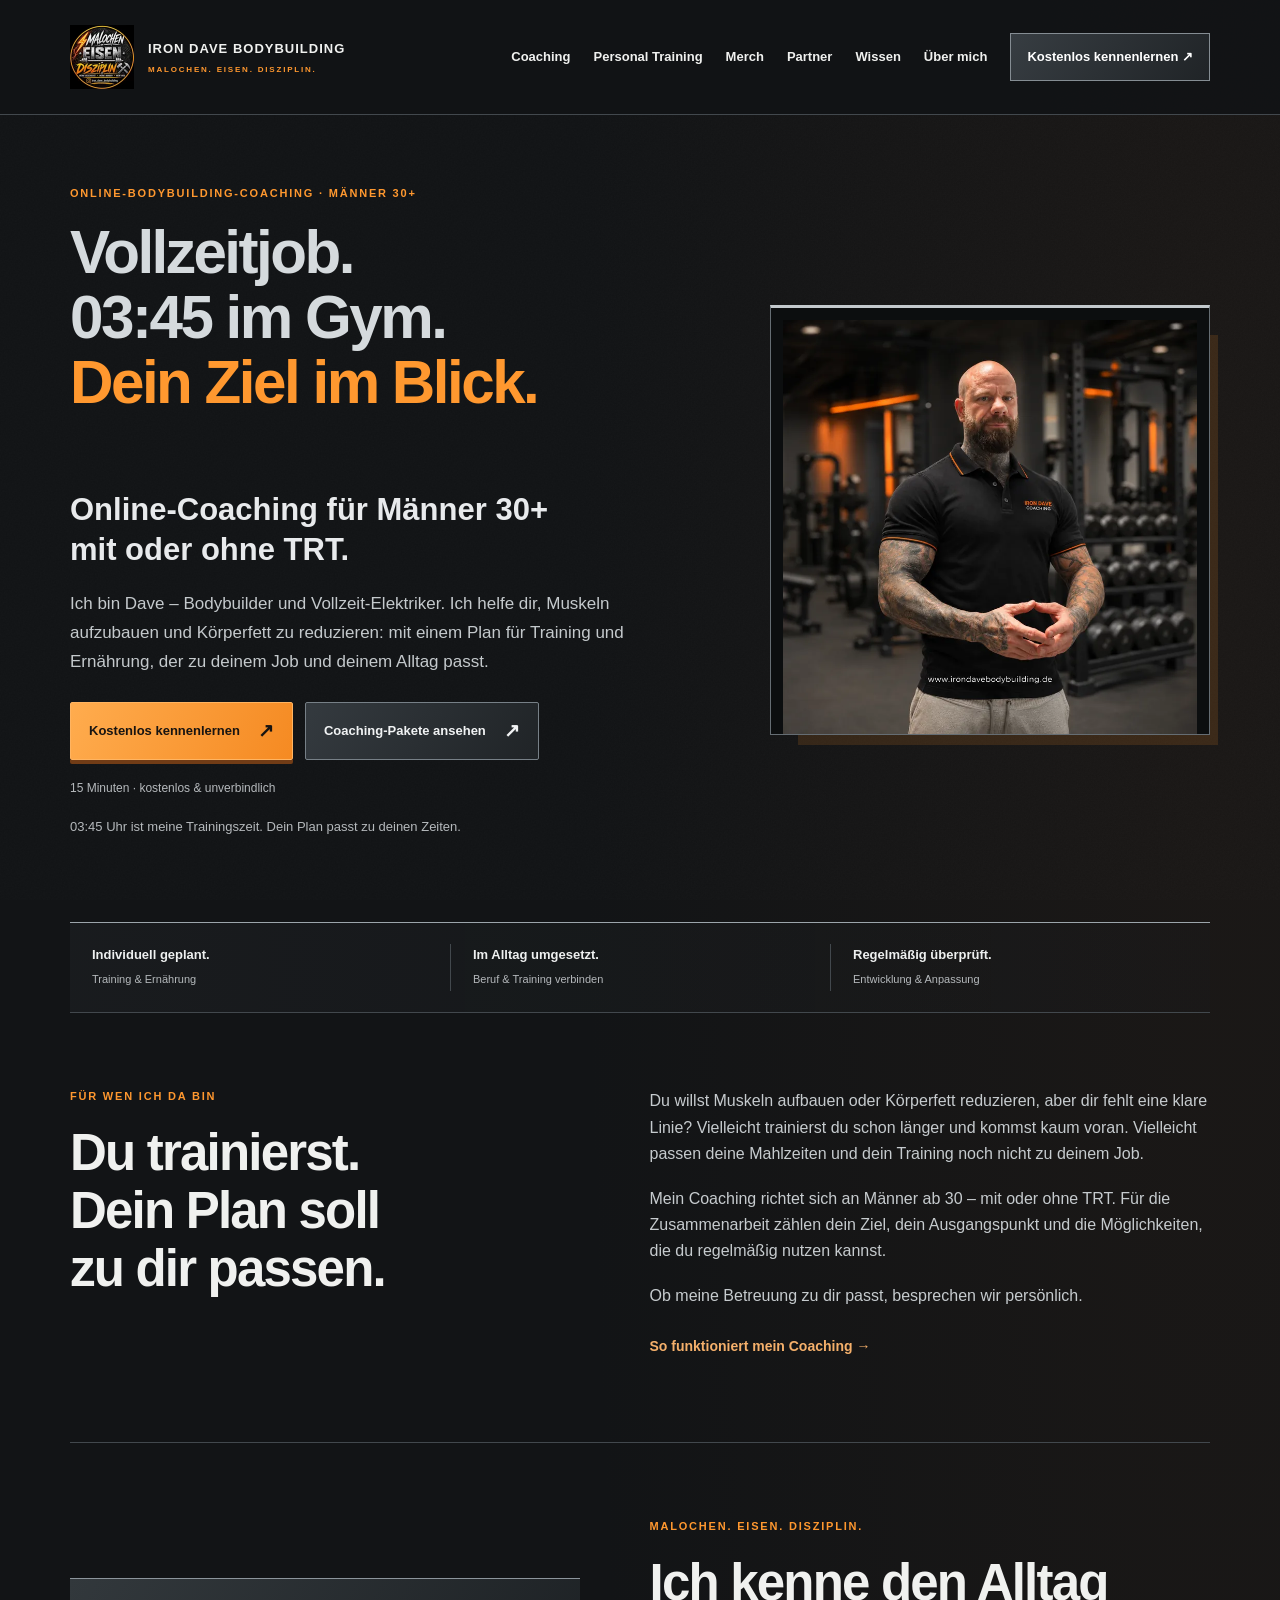
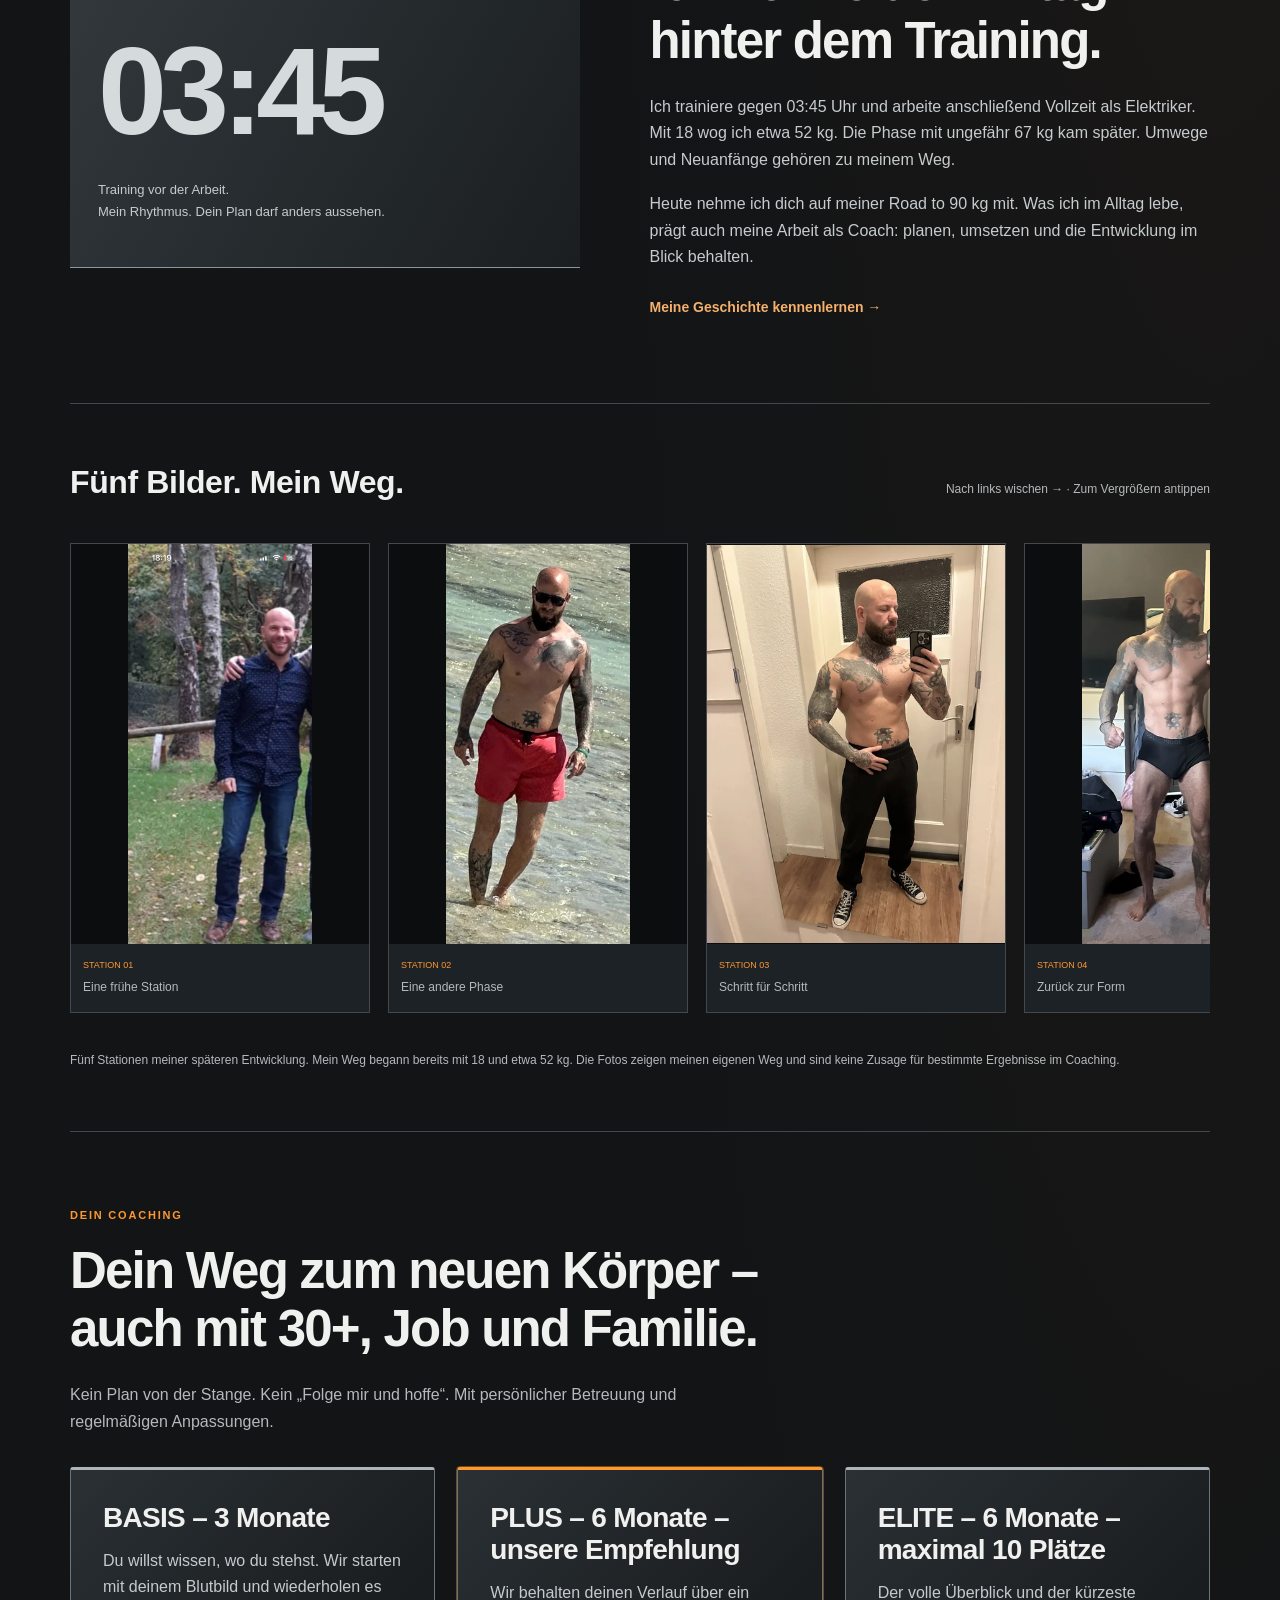
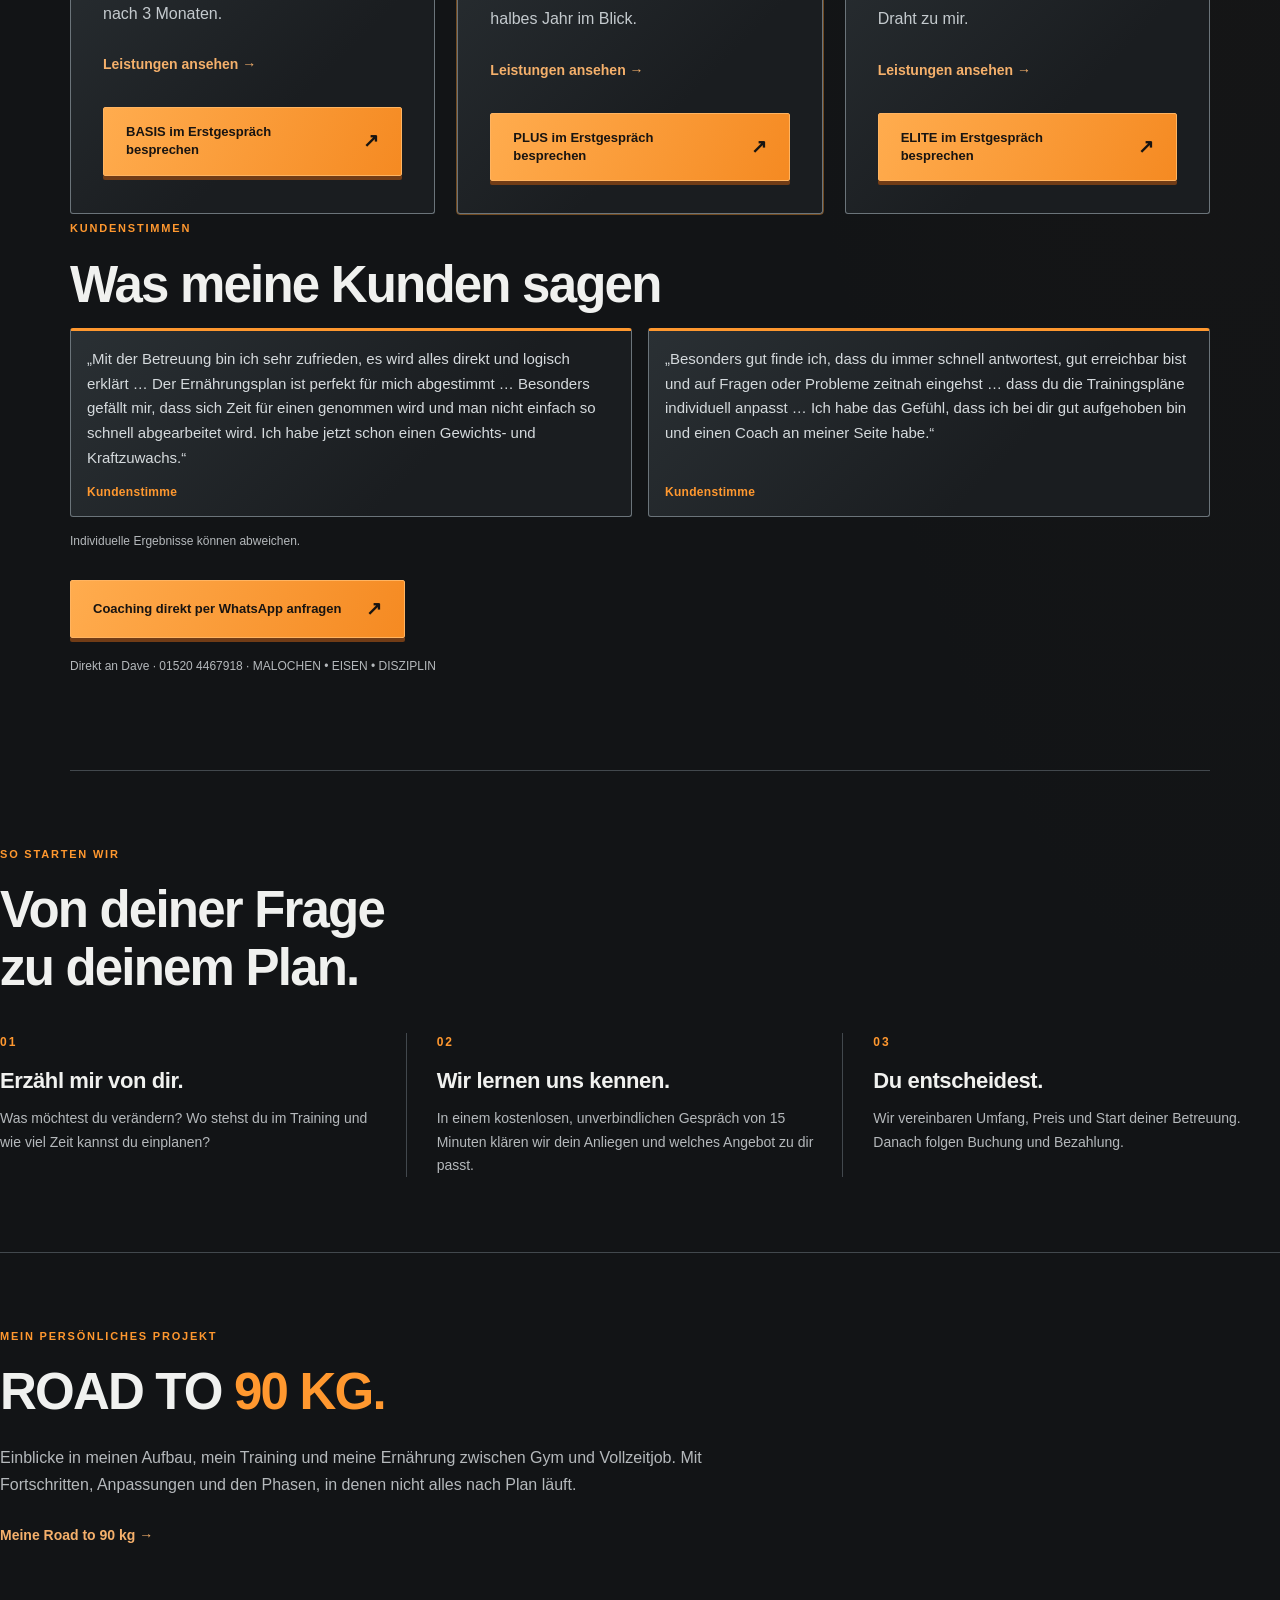
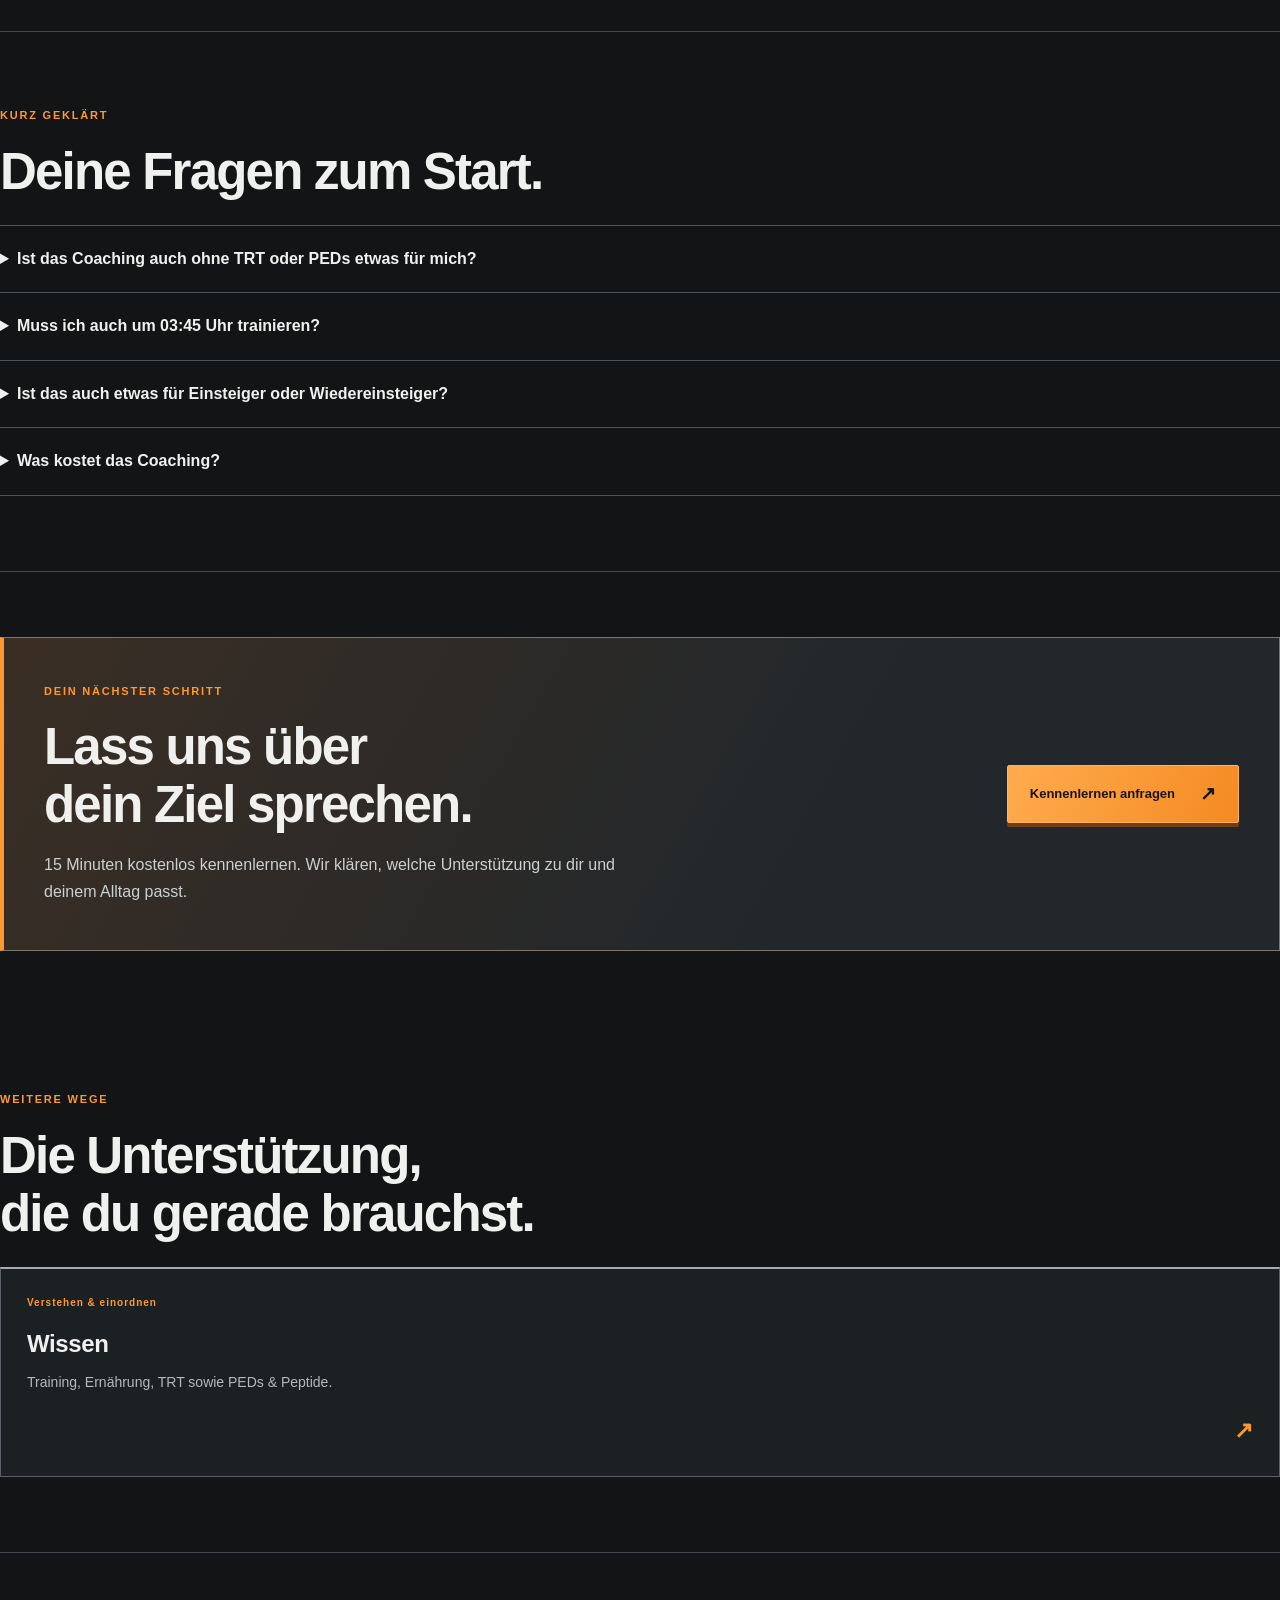
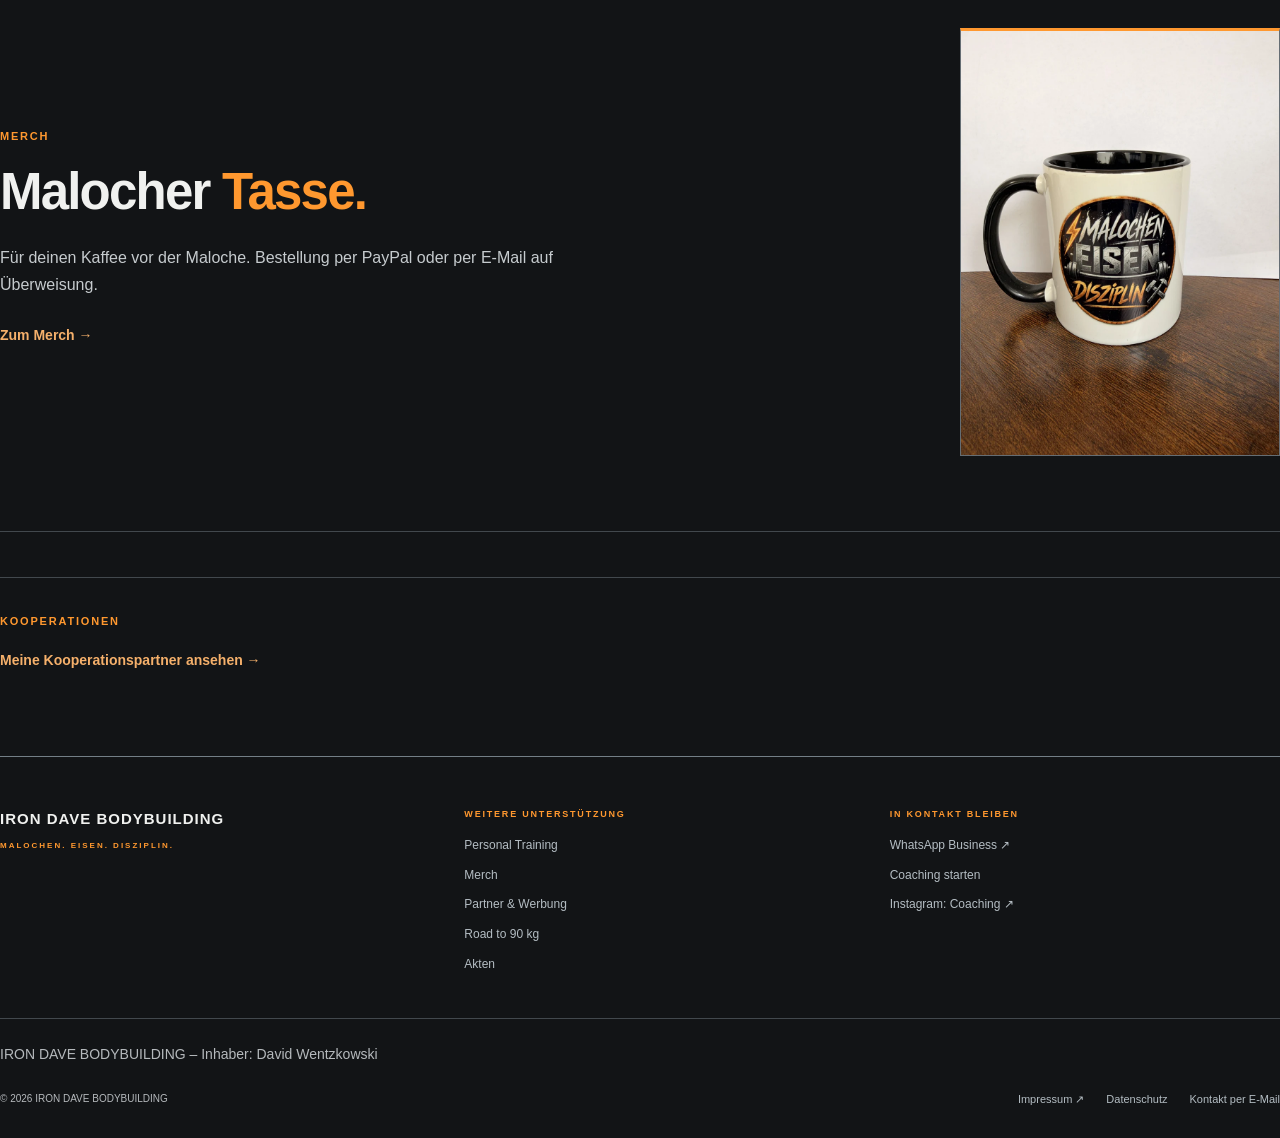
==== commit 0f3009a3: "Place the owner line above the existing footer row. Co-authored-by: irondavebodybuilding <irondavebo" ====
--- a/index.html
+++ b/index.html
@@ -5,4 +5,4 @@
 <section class="section personal-teaser" id="ueber-mich"><div class="personal-time"><span>03:45</span><p>Training vor der Arbeit.<br>Mein Rhythmus. Dein Plan darf anders aussehen.</p></div><div><p class="eyebrow">Malochen. Eisen. Disziplin.</p><h2>Ich kenne den Alltag<br>hinter dem Training.</h2><p>Ich trainiere gegen 03:45 Uhr und arbeite anschließend Vollzeit als Elektriker. Mit 18 wog ich etwa 52 kg. Die Phase mit ungefähr 67 kg kam später. Umwege und Neuanfänge gehören zu meinem Weg.</p><p>Heute nehme ich dich auf meiner Road to 90 kg mit. Was ich im Alltag lebe, prägt auch meine Arbeit als Coach: planen, umsetzen und die Entwicklung im Blick behalten.</p><a class="text-link" href="ueber-mich.html">Meine Geschichte kennenlernen →</a></div></section><section id="mein-weg" class="journey" aria-label="Mein Weg in fünf Originalbildern"><div class="journey-head"><h3>Fünf Bilder. Mein Weg.</h3><p>Nach links wischen → · Zum Vergrößern antippen</p></div><div class="journey-grid" tabindex="0" role="region" aria-label="Entwicklung: fünf Fotos, horizontal wischen oder Pfeiltasten nutzen"><figure><a href="assets/img/mein-weg-1.jpg" target="_blank" rel="noopener" aria-label="Bild 1 vergrößern: Dave in früheren Jahren im Freien"><img width="591" height="1280" srcset="assets/img/mein-weg-1-480.webp 295w, assets/img/mein-weg-1.webp 591w" sizes="(max-width: 650px) 85vw, 480px" src="assets/img/mein-weg-1.webp" alt="Dave in früheren Jahren im Freien" loading="lazy"></a><figcaption><span>STATION 01</span>Eine frühe Station</figcaption></figure><figure><a href="assets/img/mein-weg-2.jpg" target="_blank" rel="noopener" aria-label="Bild 2 vergrößern: Dave am Strand in einer späteren Phase"><img width="591" height="1280" srcset="assets/img/mein-weg-2-480.webp 295w, assets/img/mein-weg-2.webp 591w" sizes="(max-width: 650px) 85vw, 480px" src="assets/img/mein-weg-2.webp" alt="Dave am Strand in einer späteren Phase" loading="lazy"></a><figcaption><span>STATION 02</span>Eine andere Phase</figcaption></figure><figure><a href="assets/img/mein-weg-3.jpg" target="_blank" rel="noopener" aria-label="Bild 3 vergrößern: Dave bei einem Formfoto vor dem Spiegel"><img width="960" height="1280" srcset="assets/img/mein-weg-3-480.webp 480w, assets/img/mein-weg-3.webp 960w" sizes="(max-width: 650px) 85vw, 480px" src="assets/img/mein-weg-3.webp" alt="Dave bei einem Formfoto vor dem Spiegel" loading="lazy"></a><figcaption><span>STATION 03</span>Schritt für Schritt</figcaption></figure><figure><a href="assets/img/mein-weg-4.jpg" target="_blank" rel="noopener" aria-label="Bild 4 vergrößern: Weiteres Formfoto von Dave vor dem Spiegel"><img width="592" height="1280" srcset="assets/img/mein-weg-4-480.webp 296w, assets/img/mein-weg-4.webp 592w" sizes="(max-width: 650px) 85vw, 480px" src="assets/img/mein-weg-4.webp" alt="Weiteres Formfoto von Dave vor dem Spiegel" loading="lazy"></a><figcaption><span>STATION 04</span>Zurück zur Form</figcaption></figure><figure><a href="assets/img/mein-weg-5.jpg" target="_blank" rel="noopener" aria-label="Bild 5 vergrößern: Dave beim Posing vor einem dunklen Hintergrund"><img width="960" height="1280" srcset="assets/img/mein-weg-5-480.webp 480w, assets/img/mein-weg-5.webp 960w" sizes="(max-width: 650px) 85vw, 480px" src="assets/img/mein-weg-5.webp" alt="Dave beim Posing vor einem dunklen Hintergrund" loading="lazy"></a><figcaption><span>STATION 05</span>Mein weiterer Weg</figcaption></figure></div><p class="journey-note">Fünf Stationen meiner späteren Entwicklung. Mein Weg begann bereits mit 18 und etwa 52 kg. Die Fotos zeigen meinen eigenen Weg und sind keine Zusage für bestimmte Ergebnisse im Coaching.</p></section>
 <section class="section" id="coaching"><div class="section-heading"><p class="eyebrow">Dein Coaching</p><h2>Dein Weg zum neuen Körper –<br>auch mit 30+, Job und Familie.</h2><p>Kein Plan von der Stange. Kein „Folge mir und hoffe“. Mit persönlicher Betreuung und regelmäßigen Anpassungen.</p></div><div class="plan-preview-grid coaching-preview"><article class="plan-preview"><h3>BASIS – 3 Monate</h3><p>Du willst wissen, wo du stehst. Wir starten mit deinem Blutbild und wiederholen es nach 3 Monaten.</p><a class="text-link" href="coaching.html#programme">Leistungen ansehen →</a><a class="cta plan-cta" href="https://wa.me/4915204467918?text=Hallo%20Dave%2C%20ich%20interessiere%20mich%20f%C3%BCr%20dein%20BASIS-Coaching%20und%20m%C3%B6chte%20ein%20kostenloses%20Erstgespr%C3%A4ch%20vereinbaren." target="_blank" rel="noopener noreferrer"><span>BASIS im Erstgespräch besprechen</span><span aria-hidden="true">↗</span></a></article><article class="plan-preview featured"><h3>PLUS – 6 Monate – unsere Empfehlung</h3><p>Wir behalten deinen Verlauf über ein halbes Jahr im Blick.</p><a class="text-link" href="coaching.html#programme">Leistungen ansehen →</a><a class="cta plan-cta" href="https://wa.me/4915204467918?text=Hallo%20Dave%2C%20ich%20interessiere%20mich%20f%C3%BCr%20dein%20PLUS-Coaching%20und%20m%C3%B6chte%20ein%20kostenloses%20Erstgespr%C3%A4ch%20vereinbaren." target="_blank" rel="noopener noreferrer"><span>PLUS im Erstgespräch besprechen</span><span aria-hidden="true">↗</span></a></article><article class="plan-preview"><h3>ELITE – 6 Monate – maximal 10 Plätze</h3><p>Der volle Überblick und der kürzeste Draht zu mir.</p><a class="text-link" href="coaching.html#programme">Leistungen ansehen →</a><a class="cta plan-cta" href="https://wa.me/4915204467918?text=Hallo%20Dave%2C%20ich%20interessiere%20mich%20f%C3%BCr%20dein%20ELITE-Coaching%20und%20m%C3%B6chte%20ein%20kostenloses%20Erstgespr%C3%A4ch%20vereinbaren." target="_blank" rel="noopener noreferrer"><span>ELITE im Erstgespräch besprechen</span><span aria-hidden="true">↗</span></a></article></div><div class="voices voices-compact"><div class="voices-head"><div><p class="eyebrow">Kundenstimmen</p><h2>Was meine Kunden sagen</h2></div></div><div class="voice-grid"><blockquote class="voice"><p>„Mit der Betreuung bin ich sehr zufrieden, es wird alles direkt und logisch erklärt … Der Ernährungsplan ist perfekt für mich abgestimmt … Besonders gefällt mir, dass sich Zeit für einen genommen wird und man nicht einfach so schnell abgearbeitet wird. Ich habe jetzt schon einen Gewichts- und Kraftzuwachs.“</p><footer>Kundenstimme</footer></blockquote><blockquote class="voice"><p>„Besonders gut finde ich, dass du immer schnell antwortest, gut erreichbar bist und auf Fragen oder Probleme zeitnah eingehst … dass du die Trainingspläne individuell anpasst … Ich habe das Gefühl, dass ich bei dir gut aufgehoben bin und einen Coach an meiner Seite habe.“</p><footer>Kundenstimme</footer></blockquote></div><p class="micro">Individuelle Ergebnisse können abweichen.</p></div><div class="section-action"><a class="cta" href="https://wa.me/4915204467918?text=Hallo%20Dave%2C%20ich%20interessiere%20mich%20f%C3%BCr%20dein%20Coaching%20und%20m%C3%B6chte%20ein%20kostenloses%20Erstgespr%C3%A4ch%20vereinbaren." target="_blank" rel="noopener noreferrer">Coaching direkt per WhatsApp anfragen <span aria-hidden="true">↗</span></a></div><p class="micro">Direkt an Dave · 01520 4467918 · MALOCHEN • EISEN • DISZIPLIN</p></div></section><section class="section" id="ablauf"><div class="section-heading"><p class="eyebrow">So starten wir</p><h2>Von deiner Frage<br>zu deinem Plan.</h2></div><ol class="steps"><li><span>01</span><h3>Erzähl mir von dir.</h3><p>Was möchtest du verändern? Wo stehst du im Training und wie viel Zeit kannst du einplanen?</p></li><li><span>02</span><h3>Wir lernen uns kennen.</h3><p>In einem kostenlosen, unverbindlichen Gespräch von 15 Minuten klären wir dein Anliegen und welches Angebot zu dir passt.</p></li><li><span>03</span><h3>Du entscheidest.</h3><p>Wir vereinbaren Umfang, Preis und Start deiner Betreuung. Danach folgen Buchung und Bezahlung.</p></li></ol></section>
 <section class="section road-teaser road-teaser-text"><div><p class="eyebrow">Mein persönliches Projekt</p><h2>ROAD TO <span>90 KG.</span></h2><p>Einblicke in meinen Aufbau, mein Training und meine Ernährung zwischen Gym und Vollzeitjob. Mit Fortschritten, Anpassungen und den Phasen, in denen nicht alles nach Plan läuft.</p><a class="text-link" href="road-to-90kg.html">Meine Road to 90 kg →</a></div></section><section class="section faq" id="faq" aria-labelledby="faq-title"><p class="eyebrow">Kurz geklärt</p><h2 id="faq-title">Deine Fragen zum Start.</h2><details><summary>Ist das Coaching auch ohne TRT oder PEDs etwas für mich?</summary><p>Ja. Mein Coaching ist für Männer ab 30 mit oder ohne TRT geeignet. Auch wenn du keine Hormone oder Peptide nutzt, bist du bei mir richtig. Training, Ernährung und Fortschrittskontrolle bilden die Grundlage. Die vereinbarte Aufklärung zu PEDs &amp; Peptiden bleibt Teil des entsprechenden Angebots. Medizinische Diagnosen und Behandlungsentscheidungen gehören in ärztliche Betreuung.</p></details><details><summary>Muss ich auch um 03:45 Uhr trainieren?</summary><p>Nein. Das ist mein persönlicher Rhythmus. Deine Trainingszeiten richten sich nach deinem Alltag – morgens, nach Feierabend oder am Wochenende.</p></details><details><summary>Ist das auch etwas für Einsteiger oder Wiedereinsteiger?</summary><p>Eine Anfrage ist auch ohne langjährige Trainingserfahrung willkommen. Erzähl mir, wo du stehst. Im Kennenlernen klären wir, ob meine Betreuung zu deinem Vorhaben passt.</p></details><details><summary>Was kostet das Coaching?</summary><p>Preise und Laufzeiten besprechen wir im kostenlosen Erstgespräch. BASIS – 3 Monate. PLUS – 6 Monate – unsere Empfehlung. ELITE – 6 Monate – maximal 10 Plätze. <a href="coaching.html#programme">Pakete ansehen</a>.</p></details></section><section class="contact-band"><div><p class="eyebrow">Dein nächster Schritt</p><h2>Lass uns über<br>dein Ziel sprechen.</h2><p>15 Minuten kostenlos kennenlernen. Wir klären, welche Unterstützung zu dir und deinem Alltag passt.</p></div><a class="cta" href="kontakt.html#termin">Kennenlernen anfragen<span aria-hidden="true">↗</span></a></section>
-<section class="section" id="links"><p class="eyebrow">Weitere Wege</p><h2>Die Unterstützung,<br>die du gerade brauchst.</h2><div class="resource-grid"><a class="resource-card" href="wissen.html"><span>Verstehen &amp; einordnen</span><h3>Wissen</h3><p>Training, Ernährung, TRT sowie PEDs &amp; Peptide.</p><b aria-hidden="true">↗</b></a></div></section><section class="section merch-teaser" id="merch" aria-labelledby="merch-title"><div><p class="eyebrow">Merch</p><h2 id="merch-title">Malocher <span>Tasse.</span></h2><p>Für deinen Kaffee vor der Maloche. Bestellung per PayPal oder per E-Mail auf Überweisung.</p><a class="text-link" href="merch.html">Zum Merch →</a></div><a class="merch-teaser-img" href="merch.html" tabindex="-1" aria-hidden="true"><picture><source srcset="assets/img/malocher-tasse.webp" type="image/webp"><img src="assets/img/malocher-tasse.jpg" width="900" height="1200" alt="" loading="lazy"></picture></a></section><section class="partner-reference" id="partner"><p class="eyebrow">Kooperationen</p><a class="text-link" href="partner.html">Meine Kooperationspartner ansehen →</a></section></main><footer class="site-footer"><div class="footer-top"><a class="footer-brand" href="index.html">IRON DAVE BODYBUILDING<small>MALOCHEN. EISEN. DISZIPLIN.</small></a><div><p class="eyebrow">Weitere Unterstützung</p><nav aria-label="Weitere Angebote"><a href="angebote.html">Personal Training</a><a href="merch.html">Merch</a><a href="partner.html">Partner &amp; Werbung</a><a href="road-to-90kg.html">Road to 90 kg</a><a href="akten.html">Akten</a></nav></div><div><p class="eyebrow">In Kontakt bleiben</p><nav aria-label="Kontakt und Instagram"><a href="https://wa.me/4915204467918?text=Hallo%20Dave%2C%20ich%20m%C3%B6chte%20dich%20kostenlos%20kennenlernen.%20Mein%20Ziel%20ist%3A%20%E2%80%A6%20Meine%20Trainingserfahrung%3A%20%E2%80%A6%20Zeit%20f%C3%BCr%20Training%20pro%20Woche%3A%20%E2%80%A6" target="_blank" rel="noopener noreferrer">WhatsApp Business ↗</a><a href="kontakt.html">Coaching starten</a><a href="https://www.instagram.com/iron_dave_bodybuilding_coach/" target="_blank" rel="noopener noreferrer">Instagram: Coaching ↗</a></nav></div></div><div class="footer-bottom"><span>© 2026 IRON DAVE BODYBUILDING</span><p class="footer-owner">IRON DAVE BODYBUILDING – Inhaber: David Wentzkowski</p><nav aria-label="Rechtliche Informationen"><a href="https://mein.online-impressum.de/iron-dave-bodybuilding/#impressum" target="_blank" rel="noopener noreferrer">Impressum ↗</a><a href="datenschutz.html">Datenschutz</a><a href="mailto:iron.dave.bodybuilding@gmail.com">Kontakt per E-Mail</a></nav></div></footer></div><a class="mobile-cta" href="kontakt.html#termin">Kostenlos kennenlernen <span aria-hidden="true">↗</span></a></body></html>+<section class="section" id="links"><p class="eyebrow">Weitere Wege</p><h2>Die Unterstützung,<br>die du gerade brauchst.</h2><div class="resource-grid"><a class="resource-card" href="wissen.html"><span>Verstehen &amp; einordnen</span><h3>Wissen</h3><p>Training, Ernährung, TRT sowie PEDs &amp; Peptide.</p><b aria-hidden="true">↗</b></a></div></section><section class="section merch-teaser" id="merch" aria-labelledby="merch-title"><div><p class="eyebrow">Merch</p><h2 id="merch-title">Malocher <span>Tasse.</span></h2><p>Für deinen Kaffee vor der Maloche. Bestellung per PayPal oder per E-Mail auf Überweisung.</p><a class="text-link" href="merch.html">Zum Merch →</a></div><a class="merch-teaser-img" href="merch.html" tabindex="-1" aria-hidden="true"><picture><source srcset="assets/img/malocher-tasse.webp" type="image/webp"><img src="assets/img/malocher-tasse.jpg" width="900" height="1200" alt="" loading="lazy"></picture></a></section><section class="partner-reference" id="partner"><p class="eyebrow">Kooperationen</p><a class="text-link" href="partner.html">Meine Kooperationspartner ansehen →</a></section></main><footer class="site-footer"><div class="footer-top"><a class="footer-brand" href="index.html">IRON DAVE BODYBUILDING<small>MALOCHEN. EISEN. DISZIPLIN.</small></a><div><p class="eyebrow">Weitere Unterstützung</p><nav aria-label="Weitere Angebote"><a href="angebote.html">Personal Training</a><a href="merch.html">Merch</a><a href="partner.html">Partner &amp; Werbung</a><a href="road-to-90kg.html">Road to 90 kg</a><a href="akten.html">Akten</a></nav></div><div><p class="eyebrow">In Kontakt bleiben</p><nav aria-label="Kontakt und Instagram"><a href="https://wa.me/4915204467918?text=Hallo%20Dave%2C%20ich%20m%C3%B6chte%20dich%20kostenlos%20kennenlernen.%20Mein%20Ziel%20ist%3A%20%E2%80%A6%20Meine%20Trainingserfahrung%3A%20%E2%80%A6%20Zeit%20f%C3%BCr%20Training%20pro%20Woche%3A%20%E2%80%A6" target="_blank" rel="noopener noreferrer">WhatsApp Business ↗</a><a href="kontakt.html">Coaching starten</a><a href="https://www.instagram.com/iron_dave_bodybuilding_coach/" target="_blank" rel="noopener noreferrer">Instagram: Coaching ↗</a></nav></div></div><div class="footer-bottom"><p class="footer-owner">IRON DAVE BODYBUILDING – Inhaber: David Wentzkowski</p><span>© 2026 IRON DAVE BODYBUILDING</span><nav aria-label="Rechtliche Informationen"><a href="https://mein.online-impressum.de/iron-dave-bodybuilding/#impressum" target="_blank" rel="noopener noreferrer">Impressum ↗</a><a href="datenschutz.html">Datenschutz</a><a href="mailto:iron.dave.bodybuilding@gmail.com">Kontakt per E-Mail</a></nav></div></footer></div><a class="mobile-cta" href="kontakt.html#termin">Kostenlos kennenlernen <span aria-hidden="true">↗</span></a></body></html>
